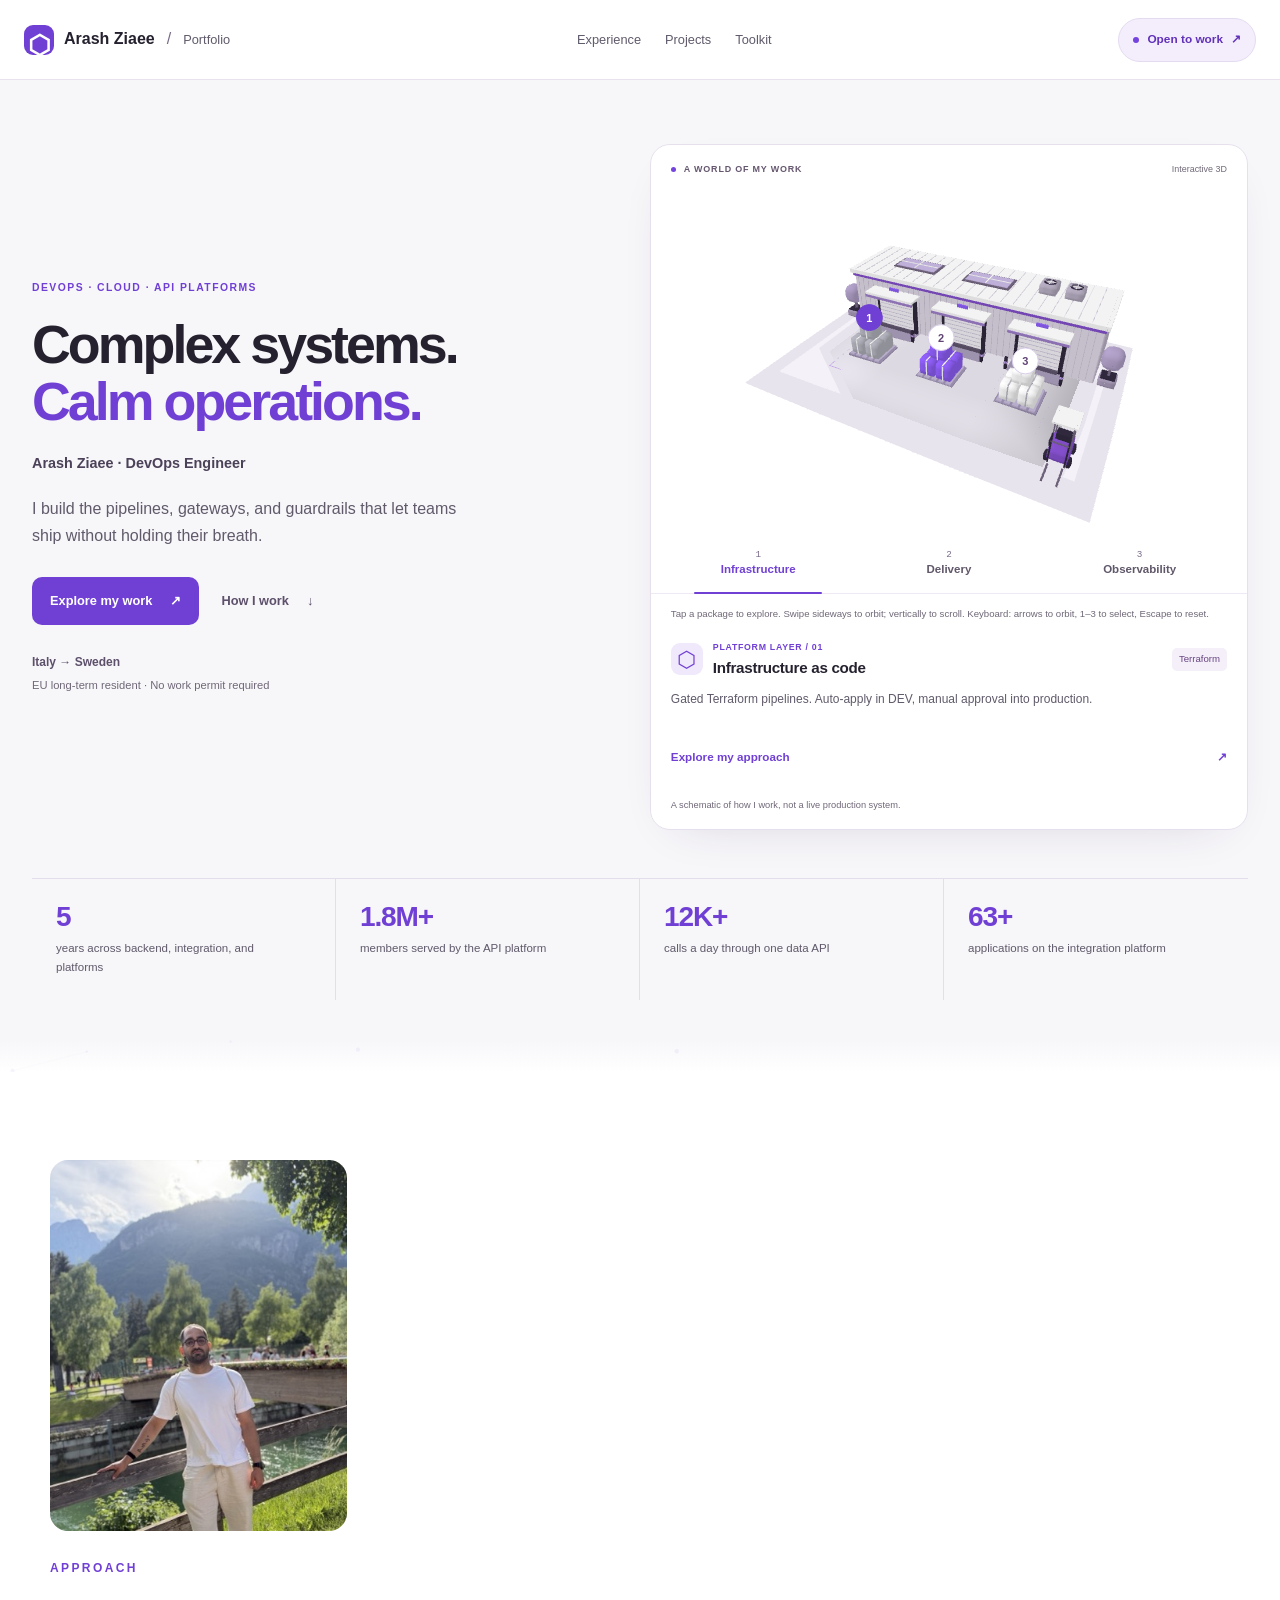
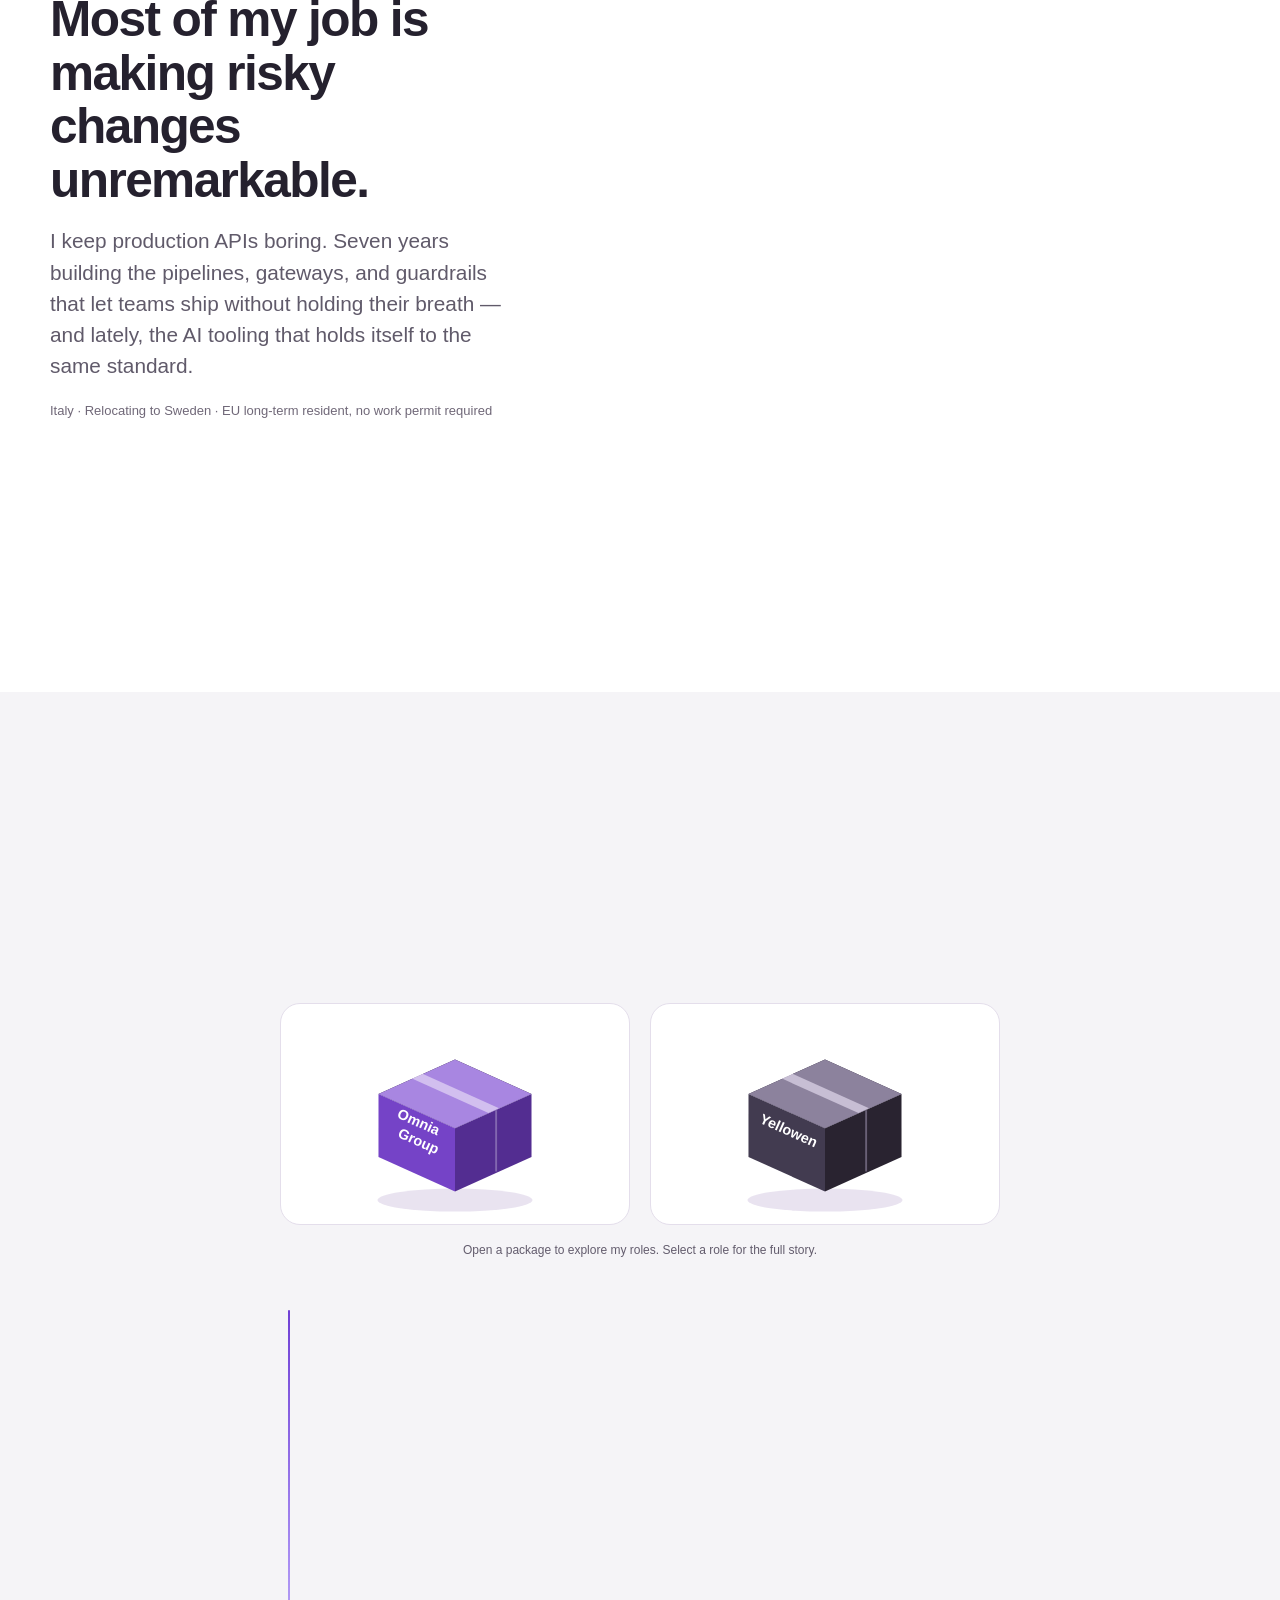
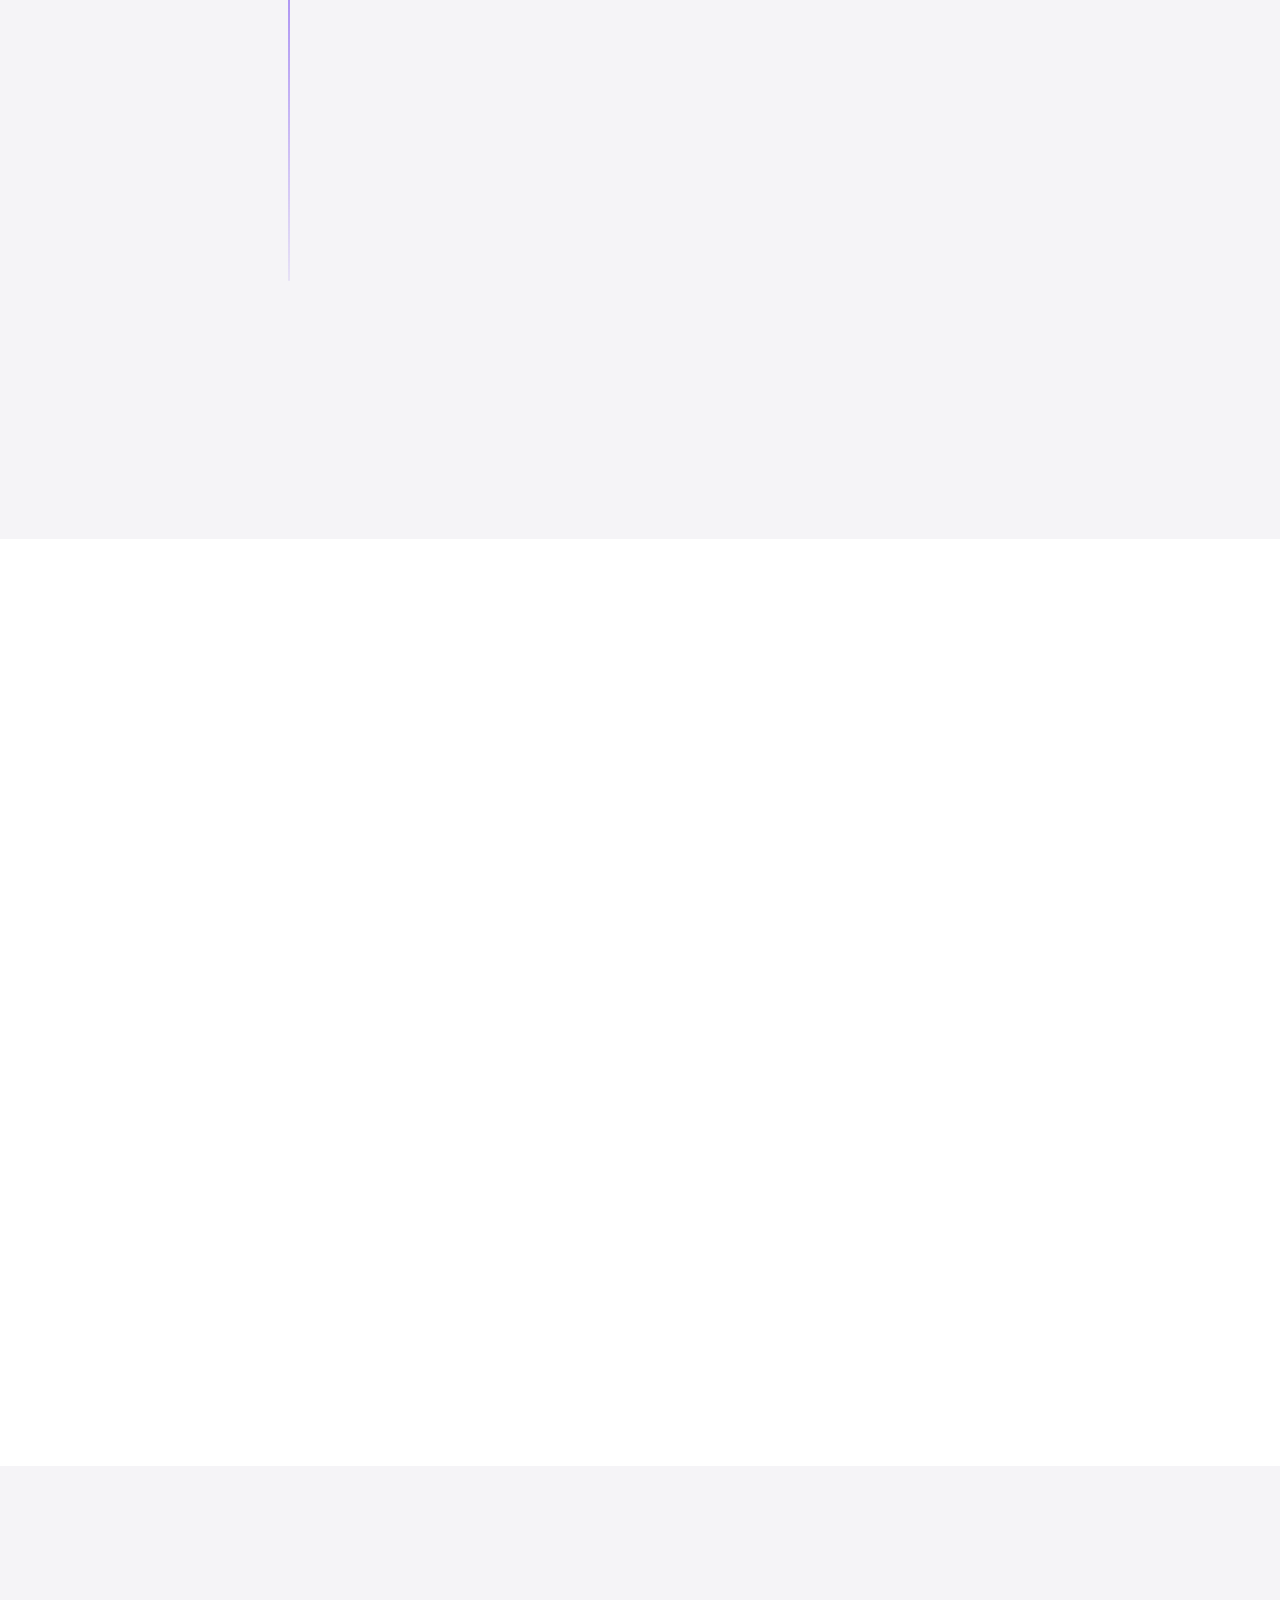
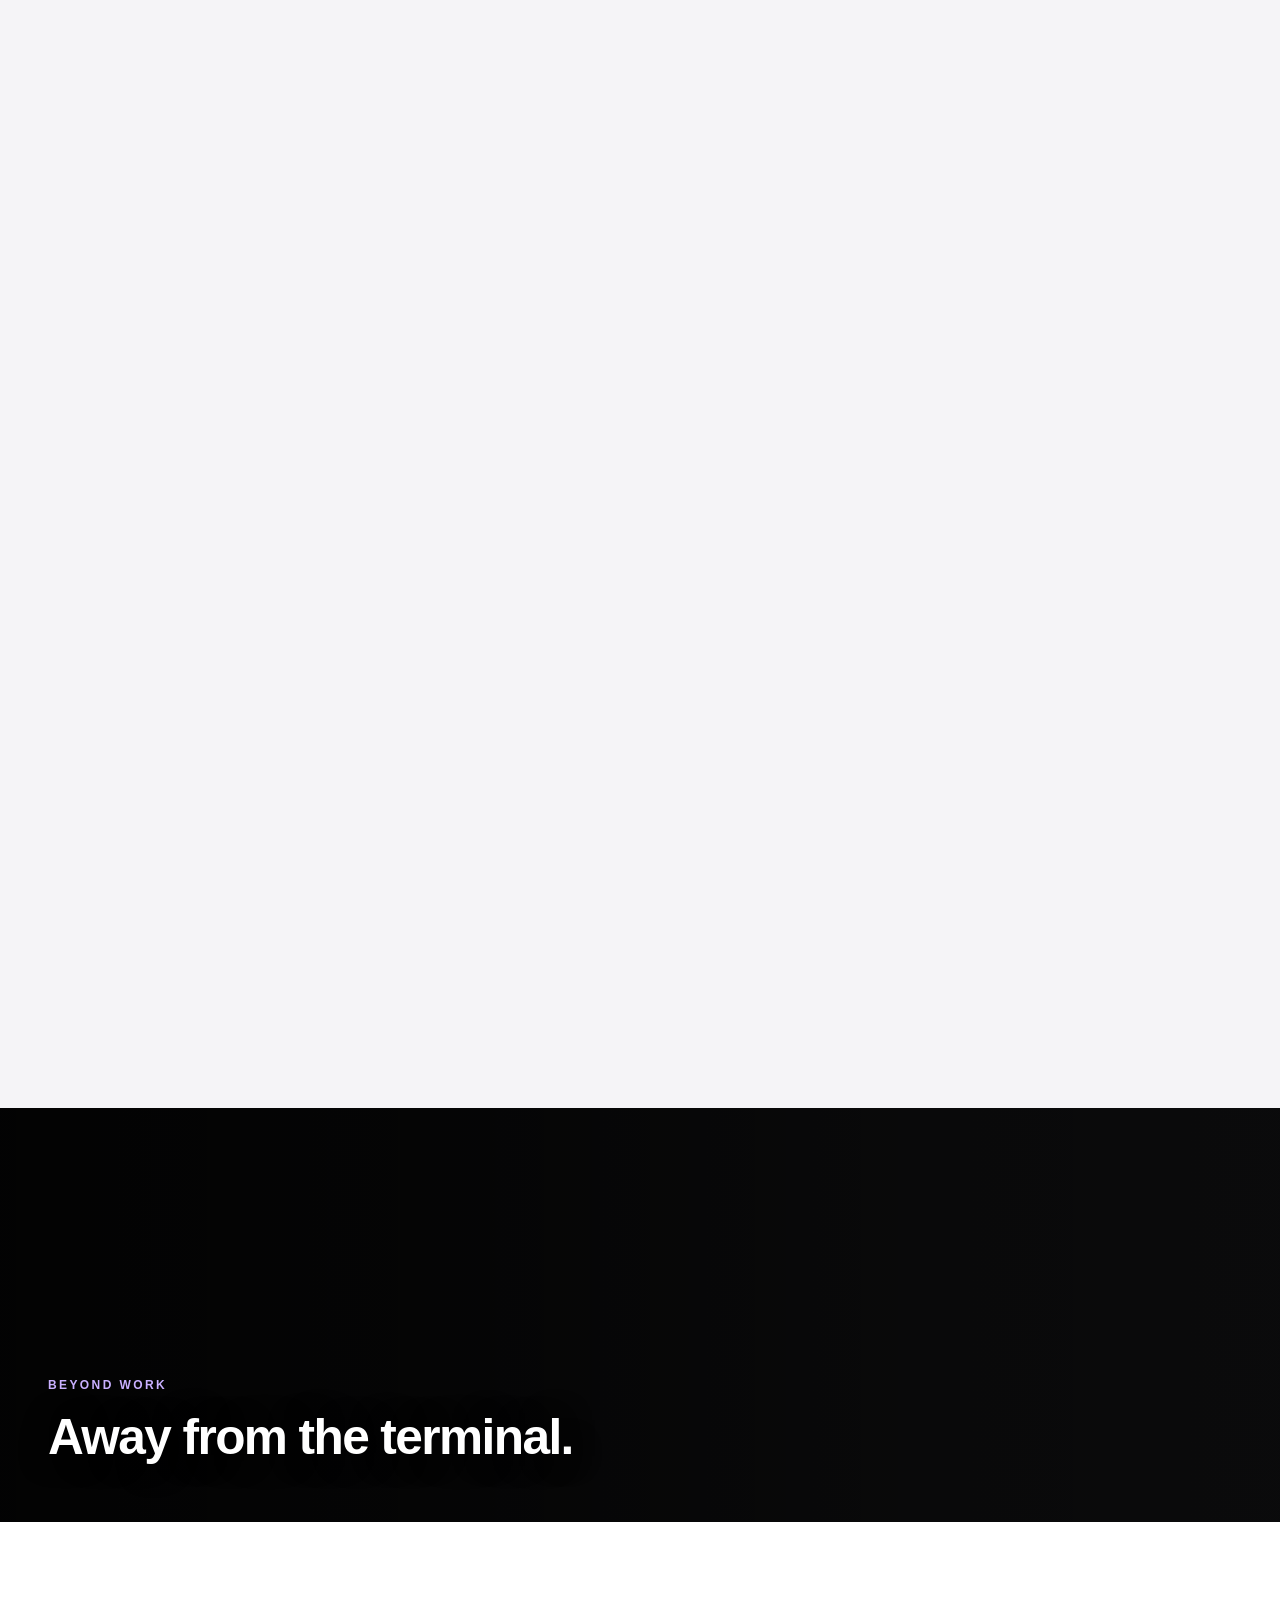
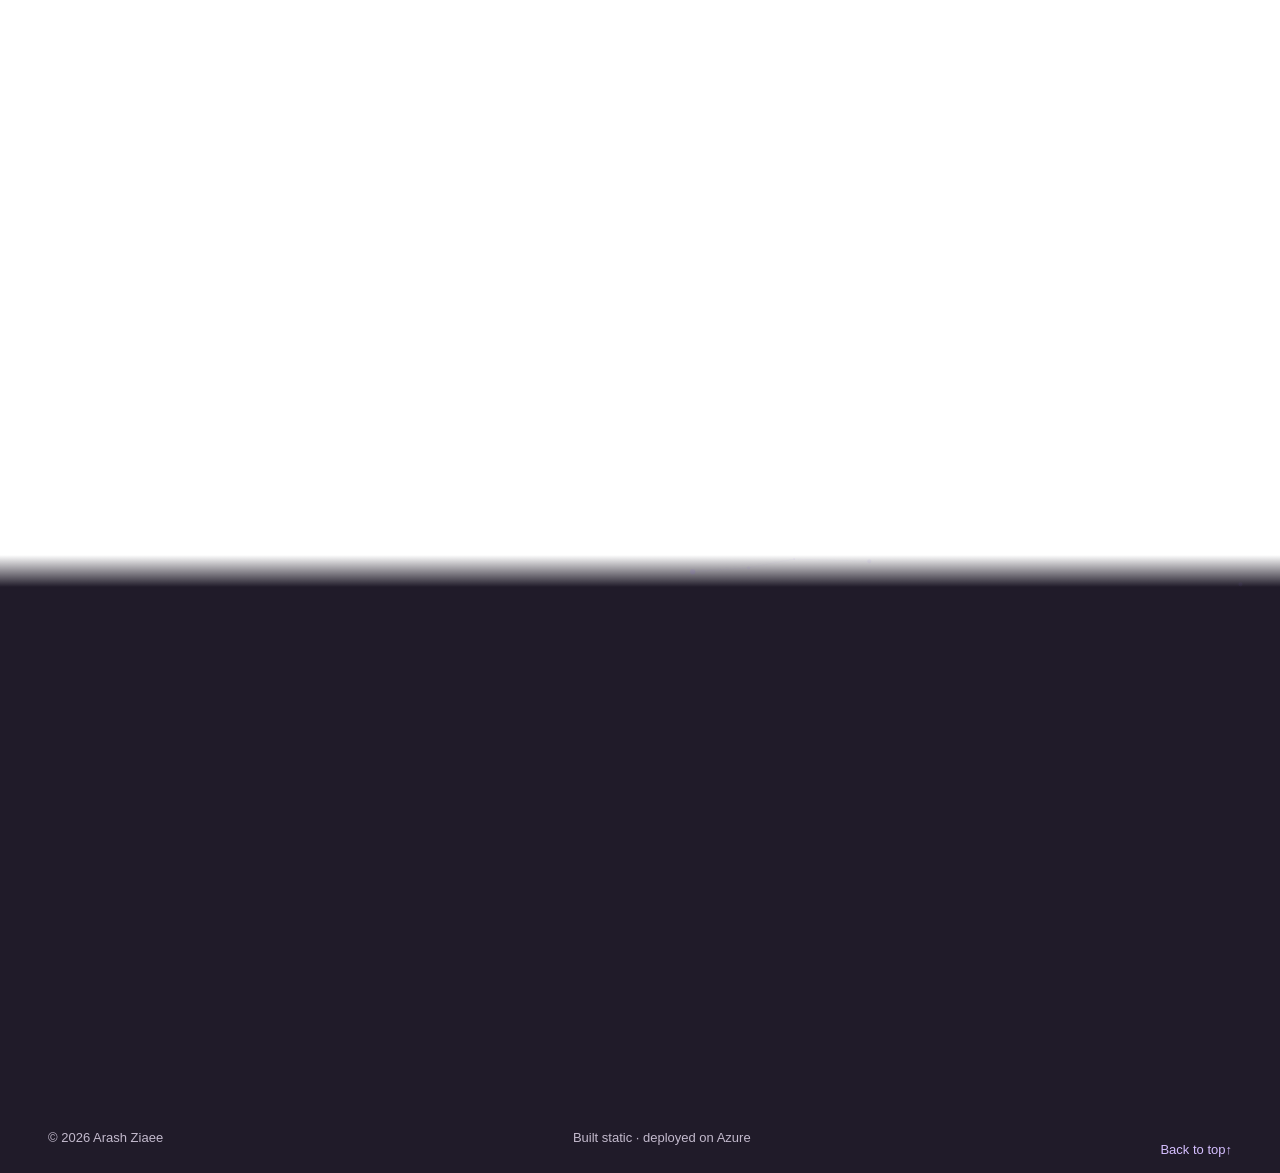
==== index.html @ 9a9a9248 "Publish Arash Ziaee portfolio" ====
<!DOCTYPE html>
<html lang="en">
<head>
<meta charset="utf-8">
<meta http-equiv="Content-Security-Policy" content="default-src &#x27;none&#x27;; script-src &#x27;self&#x27; &#x27;sha256-1sAfwyy36FN1G6HQeFSURTAqD1nZAppacPkjYoqn/Sw=&#x27;; style-src &#x27;self&#x27;; img-src &#x27;self&#x27; data:; font-src &#x27;self&#x27;; manifest-src &#x27;self&#x27;; connect-src &#x27;self&#x27;; base-uri &#x27;none&#x27;; form-action &#x27;none&#x27;; object-src &#x27;none&#x27;; upgrade-insecure-requests">
<meta name="referrer" content="strict-origin-when-cross-origin">
<meta name="viewport" content="width=device-width, initial-scale=1">
<title>Arash Ziaee — DevOps Engineer</title>
<meta name="description" content="DevOps Engineer, seven years across backend, integration and production platforms. Apigee X, Terraform, GCP, CI/CD. Relocating to Sweden.">
<meta name="author" content="Arash Ziaee">
<meta name="color-scheme" content="light">
<meta name="theme-color" content="#f3f2f6">
<link rel="canonical" href="https://arashzitaly.github.io/">

<meta property="og:type" content="profile">
<meta property="og:site_name" content="Arash Ziaee">
<meta property="og:locale" content="en_GB">
<meta property="og:url" content="https://arashzitaly.github.io/">
<meta property="og:title" content="Arash Ziaee — DevOps Engineer">
<meta property="og:description" content="I keep production APIs boring. Seven years of pipelines, gateways, and guardrails.">
<meta property="og:image" content="https://arashzitaly.github.io/img/og.fd5cb17e.jpg">
<meta property="og:image:width" content="1200">
<meta property="og:image:height" content="630">
<meta property="og:image:alt" content="Arash Ziaee, DevOps Engineer — Apigee X, Terraform, GCP, CI/CD">
<meta name="twitter:card" content="summary_large_image">
<meta name="twitter:title" content="Arash Ziaee — DevOps Engineer">
<meta name="twitter:description" content="I keep production APIs boring. Seven years of pipelines, gateways, and guardrails.">
<meta name="twitter:image" content="https://arashzitaly.github.io/img/og.fd5cb17e.jpg">

<link rel="stylesheet" href="app.8486a9bb.css">
<link rel="manifest" href="manifest.webmanifest">
<link rel="apple-touch-icon" href="img/icon-180.20988142.png">
<link rel="icon" href="data:image/svg+xml,<svg xmlns='http://www.w3.org/2000/svg' viewBox='0 0 100 100'><circle cx='50' cy='50' r='38' fill='none' stroke='%23a882ff' stroke-width='7'/><circle cx='50' cy='50' r='11' fill='%23a882ff'/></svg>">
<link rel="icon" href="img/icon-512.8a14427f.png" type="image/png" sizes="512x512">

<script type="application/ld+json">
{"@context":"https://schema.org","@type":"Person","name":"Arash Ziaee","jobTitle":"DevOps Engineer","url":"https://arashzitaly.github.io/","image":"https://arashzitaly.github.io/img/og.fd5cb17e.jpg","sameAs":["https://www.linkedin.com/in/arash-ziaee"],"description":"DevOps Engineer with seven years across backend, integration and production platforms.","knowsLanguage":["fa","en","it"],"knowsAbout":["Apigee X","Terraform","Google Cloud Platform","CI/CD","MuleSoft","Kubernetes","Observability"],"alumniOf":[{"@type":"CollegeOrUniversity","name":"University of Science and Technology"},{"@type":"CollegeOrUniversity","name":"University of Florence"}],"worksFor":{"@type":"Organization","name":"Omnia Group — Coop Alleanza 3.0"}}
</script>
</head>
<body>

<a class="skip" href="#approach">Skip to content</a>

<!-- ============ SCROLL RAIL — the only persistent chrome ============ -->
<nav class="rail" id="rail" aria-label="Page position">
  <a class="tick tick--major" href="#hero"        data-watch="hero"><span>Overview</span></a>
  <a class="tick tick--major" href="#approach"    data-watch="approach"><span>Approach</span></a>
  <a class="tick tick--major" href="#experience"  data-watch="experience"><span>Experience</span></a>
  <a class="tick tick--minor" href="#omnia"       data-watch="omnia"><span>Omnia Group</span></a>
  <a class="tick tick--minor" href="#yellowen"    data-watch="yellowen"><span>Yellowen</span></a>
  <a class="tick tick--major" href="#projects"    data-watch="projects"><span>Side Projects</span></a>
  <a class="tick tick--minor" href="#ai-arash-ops" data-watch="ai-arash-ops"><span>ai-arash-ops</span></a>
  <a class="tick tick--minor" href="#hivebox"     data-watch="hivebox"><span>HiveBox</span></a>
  <a class="tick tick--major" href="#toolkit"     data-watch="toolkit"><span>Toolkit</span></a>
  <a class="tick tick--major" href="#beyond"      data-watch="beyond"><span>Beyond Work</span></a>
  <a class="tick tick--major" href="#contact"     data-watch="contact"><span>Contact</span></a>
</nav>

<main>

<!-- ============ PLATFORM OVERVIEW ============ -->
<section class="hero" id="hero">
  <header class="console-bar">
    <a class="console-brand" href="#hero"><span class="brand-cube" aria-hidden="true">⬡</span> Arash Ziaee<span class="brand-divider">/</span><span class="brand-label">Portfolio</span></a>
    <nav class="console-nav" aria-label="Main navigation"><a href="#experience">Experience</a><a href="#projects">Projects</a><a href="#toolkit">Toolkit</a></nav>
    <a class="availability" href="#contact"><span aria-hidden="true"></span>Open to work <span class="availability-arrow" aria-hidden="true">↗</span></a>
  </header>
  <div class="overview-layout">
    <div class="overview-copy">
      <p class="eyebrow">DEVOPS · CLOUD · API PLATFORMS</p>
      <h1>Complex systems.<br><span>Calm operations.</span></h1>
      <p class="overview-role">Arash Ziaee · DevOps Engineer</p>
      <p class="overview-intro">I build the pipelines, gateways, and guardrails that let teams ship without holding their breath.</p>
      <div class="overview-actions"><a class="primary-action" href="#projects">Explore my work <span aria-hidden="true">↗</span></a><a class="secondary-action" href="#approach">How I work <span aria-hidden="true">↓</span></a></div>
      <p class="overview-location">Italy → Sweden <span>EU long-term resident · No work permit required</span></p>
    </div>
    <div class="platform-scene" data-focus="infra">
      <div class="scene-heading"><span class="scene-led" aria-hidden="true"></span> A WORLD OF MY WORK <span>Interactive 3D</span></div>
      <div class="scene-world">
      <canvas class="architecture-3d" id="architecture-3d" tabindex="-1" role="group" aria-label="Interactive 3D scene. Infrastructure, Delivery and Observability packages" aria-describedby="scene-help">Use the named packages to explore the portfolio.</canvas>
      <svg class="platform-map" viewBox="0 0 680 490" aria-hidden="true" focusable="false">
        <g data-layer="background">
          <path d="M55 285 335 125 625 280 345 448Z" fill="#e9e4ef"/>
          <path d="M55 285V294L345 457V448Z" fill="#d4cbdc"/>
          <path d="M345 448 625 280V289L345 457Z" fill="#c9bed6"/>
          <path d="M75 283 333 137 605 281 345 429Z" fill="#f5f2f9"/>
        </g>
        <g data-layer="environment">
          <path d="M140 155 470 215V285L140 225Z" fill="#e3ddea"/>
          <path d="M470 215 570 155V225L470 285Z" fill="#c2b6d1"/>
          <path d="M140 155 240 95 570 155 470 215Z" fill="#faf8fd" stroke="#d7cde2"/>
          <path d="M140 157 470 217V223L140 163Z" fill="#9464ce"/>

<path d="M150 165.8V224.8" stroke="#cec3da" stroke-width="1"/>
<path d="M162 168.0V227.0" stroke="#cec3da" stroke-width="1"/>
<path d="M174 170.2V229.2" stroke="#cec3da" stroke-width="1"/>
<path d="M186 172.4V231.4" stroke="#cec3da" stroke-width="1"/>
<path d="M198 174.5V233.5" stroke="#cec3da" stroke-width="1"/>
<path d="M210 176.7V235.7" stroke="#cec3da" stroke-width="1"/>
<path d="M222 178.9V237.9" stroke="#cec3da" stroke-width="1"/>
<path d="M234 181.1V240.1" stroke="#cec3da" stroke-width="1"/>
<path d="M246 183.3V242.3" stroke="#cec3da" stroke-width="1"/>
<path d="M258 185.5V244.5" stroke="#cec3da" stroke-width="1"/>
<path d="M270 187.6V246.6" stroke="#cec3da" stroke-width="1"/>
<path d="M282 189.8V248.8" stroke="#cec3da" stroke-width="1"/>
<path d="M294 192.0V251.0" stroke="#cec3da" stroke-width="1"/>
<path d="M306 194.2V253.2" stroke="#cec3da" stroke-width="1"/>
<path d="M318 196.4V255.4" stroke="#cec3da" stroke-width="1"/>
<path d="M330 198.5V257.5" stroke="#cec3da" stroke-width="1"/>
<path d="M342 200.7V259.7" stroke="#cec3da" stroke-width="1"/>
<path d="M354 202.9V261.9" stroke="#cec3da" stroke-width="1"/>
<path d="M366 205.1V264.1" stroke="#cec3da" stroke-width="1"/>
<path d="M378 207.3V266.3" stroke="#cec3da" stroke-width="1"/>
<path d="M390 209.5V268.5" stroke="#cec3da" stroke-width="1"/>
<path d="M402 211.6V270.6" stroke="#cec3da" stroke-width="1"/>
<path d="M414 213.8V272.8" stroke="#cec3da" stroke-width="1"/>
<path d="M426 216.0V275.0" stroke="#cec3da" stroke-width="1"/>
<path d="M438 218.2V277.2" stroke="#cec3da" stroke-width="1"/>
<path d="M450 220.4V279.4" stroke="#cec3da" stroke-width="1"/>
<path d="M462 222.5V281.5" stroke="#cec3da" stroke-width="1"/>
<path d="M185 182.1818181818182l56 10V243.1818181818182l-56-10Z" fill="#4d405e"/>
 <path d="M189 186.1818181818182l48 8.7v44l-48-8.7Z" fill="#f8f5fc"/>
 <path d="M179 178.1818181818182l64 11.6 16-9.6-64-11.6Z" fill="#fff" stroke="#d7cde2"/>
 <path d="M179 178.1818181818182l64 11.6v4l-64-11.6Z" fill="#b59bd1"/>
 <path d="M182 236.1818181818182l62 11.3-14 8.4-62-11.3Z" fill="#aea0bf"/>
 <path d="M182 246.1818181818182l-45 27m107-16.7-45 27" stroke="#d7bbed" stroke-width="2"/>
<path d="M189 194.1818181818182l48 8.7" stroke="#c4b7d2"/>
<path d="M189 203.1818181818182l48 8.7" stroke="#c4b7d2"/>
<path d="M189 212.1818181818182l48 8.7" stroke="#c4b7d2"/>
<path d="M189 221.1818181818182l48 8.7" stroke="#c4b7d2"/>
<path d="M295 202.1818181818182l56 10V263.1818181818182l-56-10Z" fill="#4d405e"/>
 <path d="M299 206.1818181818182l48 8.7v44l-48-8.7Z" fill="#f8f5fc"/>
 <path d="M289 198.1818181818182l64 11.6 16-9.6-64-11.6Z" fill="#fff" stroke="#d7cde2"/>
 <path d="M289 198.1818181818182l64 11.6v4l-64-11.6Z" fill="#b59bd1"/>
 <path d="M292 256.1818181818182l62 11.3-14 8.4-62-11.3Z" fill="#aea0bf"/>
 <path d="M292 266.1818181818182l-45 27m107-16.7-45 27" stroke="#d7bbed" stroke-width="2"/>
<path d="M299 214.1818181818182l48 8.7" stroke="#c4b7d2"/>
<path d="M299 223.1818181818182l48 8.7" stroke="#c4b7d2"/>
<path d="M299 232.1818181818182l48 8.7" stroke="#c4b7d2"/>
<path d="M299 241.1818181818182l48 8.7" stroke="#c4b7d2"/>
<path d="M405 222.1818181818182l56 10V283.1818181818182l-56-10Z" fill="#4d405e"/>
 <path d="M409 226.1818181818182l48 8.7v44l-48-8.7Z" fill="#f8f5fc"/>
 <path d="M399 218.1818181818182l64 11.6 16-9.6-64-11.6Z" fill="#fff" stroke="#d7cde2"/>
 <path d="M399 218.1818181818182l64 11.6v4l-64-11.6Z" fill="#b59bd1"/>
 <path d="M402 276.1818181818182l62 11.3-14 8.4-62-11.3Z" fill="#aea0bf"/>
 <path d="M402 286.1818181818182l-45 27m107-16.7-45 27" stroke="#d7bbed" stroke-width="2"/>
<path d="M409 234.1818181818182l48 8.7" stroke="#c4b7d2"/>
<path d="M409 243.1818181818182l48 8.7" stroke="#c4b7d2"/>
<path d="M409 252.1818181818182l48 8.7" stroke="#c4b7d2"/>
<path d="M409 261.1818181818182l48 8.7" stroke="#c4b7d2"/>
          <path d="M240 135 265 120 340 134 315 149Z M355 155 380 140 455 154 430 169Z" fill="#cbbce6" stroke="#9583ad" stroke-width="3"/>
          <path d="M277 127 252 142m37-12 25 5m78 13-25 15" stroke="#f7f2ff" stroke-width="2"/>
          <path d="M462 146 480 135 505 140 487 151V166L462 161Z M502 153 520 142 545 147 527 158V173L502 168Z" fill="#b5a9c4"/>
          <ellipse cx="486" cy="144" rx="8" ry="4" fill="#4e405f"/><ellipse cx="526" cy="151" rx="8" ry="4" fill="#4e405f"/>
        </g>
        <g data-layer="shadows" fill="#d8cfe3"><ellipse cx="190" cy="346" rx="47" ry="16"/><ellipse cx="335" cy="346" rx="47" ry="16"/><ellipse cx="480" cy="346" rx="47" ry="16"/></g>
        <g data-layer="objects">
<g transform="translate(190 300)">
 <path d="M-48 22 0 48 48 22V30L0 56-48 30Z" fill="#a394b6"/>
 <path d="M-48 22 0-4 48 22 0 48Z" fill="#c9bdd8"/>
 <path d="M-38-22 0-44 38-22 0 0Z" fill="#d5cedf" stroke="#fff"/>
 <path d="M-38-22 0 0V45L-38 23Z" fill="#aaa0bd" stroke="#fff"/>
 <path d="M0 0 38-22V23L0 45Z" fill="#c5b9d5" stroke="#fff"/>
 <path d="M-20-32 18-10 21-12-17-34Z M-20-12l3 2v45l-3-2Z" fill="#fff" opacity=".7"/>
 <path d="M-38 0 0 22 38 0M0 0V45" fill="none" stroke="#fff" opacity=".6"/>
 </g>
<g transform="translate(335 300)">
 <path d="M-48 22 0 48 48 22V30L0 56-48 30Z" fill="#a394b6"/>
 <path d="M-48 22 0-4 48 22 0 48Z" fill="#c9bdd8"/>
 <path d="M-38-22 0-44 38-22 0 0Z" fill="#b794ef" stroke="#fff"/>
 <path d="M-38-22 0 0V45L-38 23Z" fill="#7040d5" stroke="#fff"/>
 <path d="M0 0 38-22V23L0 45Z" fill="#9362e5" stroke="#fff"/>
 <path d="M-20-32 18-10 21-12-17-34Z M-20-12l3 2v45l-3-2Z" fill="#fff" opacity=".7"/>
 <path d="M-38 0 0 22 38 0M0 0V45" fill="none" stroke="#fff" opacity=".6"/>
 </g>
<g transform="translate(480 300)">
 <path d="M-48 22 0 48 48 22V30L0 56-48 30Z" fill="#a394b6"/>
 <path d="M-48 22 0-4 48 22 0 48Z" fill="#c9bdd8"/>
 <path d="M-38-22 0-44 38-22 0 0Z" fill="#fff" stroke="#fff"/>
 <path d="M-38-22 0 0V45L-38 23Z" fill="#d9d4e2" stroke="#fff"/>
 <path d="M0 0 38-22V23L0 45Z" fill="#eeeaf4" stroke="#fff"/>
 <path d="M-20-32 18-10 21-12-17-34Z M-20-12l3 2v45l-3-2Z" fill="#fff" opacity=".7"/>
 <path d="M-38 0 0 22 38 0M0 0V45" fill="none" stroke="#fff" opacity=".6"/>
 </g>
          <g transform="translate(555 327)">
            <ellipse cy="28" rx="24" ry="8" fill="#d8cfe3"/>
            <path d="M-19 8 0 19 20 8V-8L0-19-19-8Z" fill="#8551ce"/>
            <circle cx="-13" cy="17" r="6" fill="#30273c"/><circle cx="12" cy="17" r="6" fill="#30273c"/>
            <path d="M-17 1V-37L9-22V15M-9-33l25-14V-9" fill="none" stroke="#695777" stroke-width="3"/>
            <path d="M-22-38 2-53 23-41-1-26Z" fill="#fff" stroke="#b5a5c8"/>
            <path d="M9 15 35 0m-21 19 26-15" stroke="#867095" stroke-width="3"/>
          </g>
          <g transform="translate(112 246)"><ellipse cy="28" rx="22" ry="8" fill="#d8cfe3"/><path d="M-18 5 0-4 18 5V22L0 31-18 22Z" fill="#a99ab9"/><path d="M0 6V-21" stroke="#776487" stroke-width="5"/><ellipse cy="-28" rx="20" ry="26" fill="#b5a2cd"/><ellipse cx="-5" cy="-33" rx="11" ry="17" fill="#c9b7df"/></g>
          <g transform="translate(590 254)"><ellipse cy="28" rx="22" ry="8" fill="#d8cfe3"/><path d="M-18 5 0-4 18 5V22L0 31-18 22Z" fill="#a99ab9"/><path d="M0 6V-21" stroke="#776487" stroke-width="5"/><ellipse cy="-28" rx="20" ry="26" fill="#b5a2cd"/><ellipse cx="-5" cy="-33" rx="11" ry="17" fill="#c9b7df"/></g>
        </g>
      </svg>
      <svg class="package-markers" viewBox="0 0 680 490" aria-hidden="true" focusable="false">
        <g data-package="infra" transform="translate(190 245)"><circle r="13"/><text text-anchor="middle" dominant-baseline="central">1</text></g>
        <g data-package="delivery" transform="translate(335 245)"><circle r="13"/><text text-anchor="middle" dominant-baseline="central">2</text></g>
        <g data-package="observe" transform="translate(480 245)"><circle r="13"/><text text-anchor="middle" dominant-baseline="central">3</text></g>
      </svg>
      </div>
      <div class="package-labels" role="group" aria-label="Explore my platform work">
        <button class="package-name" type="button" disabled data-system="infra" aria-pressed="true" aria-controls="system-detail"><span aria-hidden="true">1</span><span class="package-title">Infrastructure</span></button>
        <button class="package-name" type="button" disabled data-system="delivery" aria-pressed="false" aria-controls="system-detail"><span aria-hidden="true">2</span><span class="package-title">Delivery</span></button>
        <button class="package-name" type="button" disabled data-system="observe" aria-pressed="false" aria-controls="system-detail"><span aria-hidden="true">3</span><span class="package-title">Observability</span></button>
      </div>
      <p class="scene-help" id="scene-help">Tap a package to explore. Swipe sideways to orbit; vertically to scroll. Keyboard: arrows to orbit, 1–3 to select, Escape to reset.</p>
      <aside class="system-detail" id="system-detail" aria-live="polite" aria-atomic="true"><div class="system-detail-top"><span class="system-icon" aria-hidden="true">⬡</span><div><p class="system-category">PLATFORM LAYER / 01</p><h2 class="system-title">Infrastructure as code</h2></div><span class="system-badge">Terraform</span></div><p class="system-description">Gated Terraform pipelines. Auto-apply in DEV, manual approval into production.</p><a class="system-link" href="#approach">Explore my approach <span aria-hidden="true">↗</span></a></aside>
      <p class="scene-caption">A schematic of how I work, not a live production system.</p>
    </div>
  </div>
</section>

<!-- ============ STATS — dark ============
     The numbers are in the markup, not injected. JavaScript counts up TO
     them; without it they simply stand still and read correctly. -->
<section class="stats" aria-label="At a glance">
  <div class="stats__grid">
    <div class="stat">
      <div class="stat__num" data-count="7">7</div>
      <div class="stat__label">years across backend, integration, and platforms</div>
    </div>
    <div class="stat">
      <div class="stat__num" data-count="2.3" data-dec="1" data-suffix="M+">2.3M+</div>
      <div class="stat__label">members served by the API platform</div>
    </div>
    <div class="stat">
      <div class="stat__num" data-count="15" data-suffix="K+">15K+</div>
      <div class="stat__label">calls a day through one data API</div>
    </div>
    <div class="stat">
      <div class="stat__num" data-count="80" data-suffix="+">80+</div>
      <div class="stat__label">applications on the integration platform</div>
    </div>
  </div>
</section>

<!-- seam: the graph carries the dark ground into the light one -->
<div class="seam seam--down is-dark" aria-hidden="true">
  <canvas class="seam__graph" data-graph="seam"></canvas>
</div>

<!-- ============ APPROACH ============ -->
<section class="band band--white" id="approach">
  <div class="split">
    <div class="split__sticky">
      <figure class="me">
        <img src="img/portrait-620.732eed59.jpg"
             srcset="img/portrait-380.8a34719b.jpg 380w, img/portrait-620.732eed59.jpg 620w, img/portrait-900.72d4e019.jpg 900w"
             sizes="(max-width: 760px) 240px, 300px"
             width="620" height="775" loading="lazy" decoding="async"
             alt="Arash Ziaee, standing by a river below alpine hills">
      </figure>
      <p class="eyebrow">Approach</p>
      <h2 class="h2">Most of my job is making risky changes unremarkable.</h2>
      <p class="lede">
        I keep production APIs boring. Seven years building the pipelines,
        gateways, and guardrails that let teams ship without holding their
        breath — and lately, the AI tooling that holds itself to the same
        standard.
      </p>
      <p class="loc">Italy · Relocating to Sweden · EU long-term resident, no work permit required</p>
    </div>

    <div class="split__flow">
      <article class="panel reveal">
        <span class="panel__idx">01</span>
        <h3>Ship safely</h3>
        <p>
          Gated Terraform pipelines in Jenkins — auto-apply in DEV, manual approval
          into production, every plan read against the ticket before it lands.
          Releases stop being events.
        </p>
      </article>

      <article class="panel reveal">
        <span class="panel__idx">02</span>
        <h3>Run APIs at scale</h3>
        <p>
          Apigee X proxies across a 30-bundle platform serving 2.3M+ members and
          350+ stores. One proxy serving both enterprise and consumer callers, so
          nobody had to build a second backend.
        </p>
      </article>

      <article class="panel reveal">
        <span class="panel__idx">03</span>
        <h3>Find the real cause</h3>
        <p>
          Correlation IDs, cloud logs, execution plans. Traced an intermittent 504
          to a slow backend query; cut a failure-detection window from 30 minutes
          to 15 for reports ten business teams depended on.
        </p>
      </article>

      <aside class="note reveal">
        When production paged through a cross-company escalation chain, I added Teams
        alerting from Apigee and wrote the triage steps first-line support now follows
        before escalating. Fewer 2 a.m. calls reach an engineer at all.
      </aside>
    </div>
  </div>


  <figure class="viz reveal">
    <ol class="pipe">
      <li class="pipe__step"><span class="pipe__dot"></span><b>commit</b><span>git push</span></li>
      <li class="pipe__step"><span class="pipe__dot"></span><b>plan</b><span>read against the ticket</span></li>
      <li class="pipe__step"><span class="pipe__dot"></span><b>DEV</b><span>auto-apply</span></li>
      <li class="pipe__step pipe__step--gate"><span class="pipe__dot"></span><b>gate</b><span>a person approves</span></li>
      <li class="pipe__step"><span class="pipe__dot"></span><b>production</b><span>terraform apply</span></li>
    </ol>
    <figcaption>The path every infrastructure change takes. One step is manual, and it is
    the one that <b>should</b> be: nothing before it waits on a person, and nothing after
    it moves without one.</figcaption>
  </figure>

</section>

<!-- ============ EXPERIENCE ============ -->
<section class="band band--grey" id="experience">
  <div class="wrap wrap--center">
    <p class="eyebrow reveal">Experience</p>
    <h2 class="h2 h2--center reveal">Seven years, three steps up.</h2>
    <p class="lede lede--center reveal">
      Two companies, five roles, newest first. Open a company to see its roles,
      and a role to see what it involved.
    </p>
  </div>

  <div class="wrap wrap--tight">
    <div class="company-packages" aria-label="Company packages">
      <details class="company-package">
        <summary class="company-package__trigger" aria-label="Omnia Group company package">
          <svg class="company-package__art" viewBox="0 0 240 230" aria-hidden="true" focusable="false">
            <ellipse class="company-package__shadow" cx="120" cy="205" rx="81" ry="12"/>
            <g class="company-package__box">
              <path class="company-package__inside" d="M40 94 120 58 200 94 120 130Z"/>
              <path class="company-package__right" d="M120 130 200 94 200 160 120 196Z"/>
              <path class="company-package__front" d="M40 94 120 130 120 196 40 160Z"/>
              <path class="company-package__seam" d="M163 111V175"/>
              <g class="company-package__lid">
                <path d="M40 94 120 58 200 94 120 130Z"/>
                <path class="company-package__tape" d="M75 78 155 114 166 109 86 73Z"/>
              </g>
              <text x="80" y="128" transform="rotate(24 80 128)">Omnia</text><text x="80" y="148" transform="rotate(24 80 148)">Group</text>
            </g>
          </svg>
        </summary>
        <div class="company-package__contents">
          <h3>Omnia Group</h3>
          <p class="company-package__dates">Nov 2022 — Present · Italy<br>Coop Alleanza 3.0</p>
          <ol class="company-package__roles">
            <li><a href="#omnia-devops"><span>DevOps Engineer</span><span class="company-package__period">Nov 2025 — Present</span><span class="company-package__arrow" aria-hidden="true">↗</span></a></li>
            <li><a href="#omnia-integration"><span>DevOps &amp; Integration Engineer</span><span class="company-package__period">Mar 2024 — Oct 2025</span><span class="company-package__arrow" aria-hidden="true">↗</span></a></li>
            <li><a href="#omnia-backend"><span>Backend Software Engineer</span><span class="company-package__period">Nov 2022 — Mar 2024</span><span class="company-package__arrow" aria-hidden="true">↗</span></a></li>
          </ol>
        </div>
      </details>
      <details class="company-package company-package--yellowen">
        <summary class="company-package__trigger" aria-label="Yellowen company package">
          <svg class="company-package__art" viewBox="0 0 240 230" aria-hidden="true" focusable="false">
            <ellipse class="company-package__shadow" cx="120" cy="205" rx="81" ry="12"/>
            <g class="company-package__box">
              <path class="company-package__inside" d="M40 94 120 58 200 94 120 130Z"/>
              <path class="company-package__right" d="M120 130 200 94 200 160 120 196Z"/>
              <path class="company-package__front" d="M40 94 120 130 120 196 40 160Z"/>
              <path class="company-package__seam" d="M163 111V175"/>
              <g class="company-package__lid">
                <path d="M40 94 120 58 200 94 120 130Z"/>
                <path class="company-package__tape" d="M75 78 155 114 166 109 86 73Z"/>
              </g>
              <text x="80" y="137" transform="rotate(24 80 137)">Yellowen</text>
            </g>
          </svg>
        </summary>
        <div class="company-package__contents">
          <h3>Yellowen</h3>
          <p class="company-package__dates">Dec 2019 — Oct 2022</p>
          <ol class="company-package__roles">
            <li><a href="#yellowen-devops"><span>Backend &amp; DevOps Engineer</span><span class="company-package__period">Jan 2021 — Oct 2022</span><span class="company-package__arrow" aria-hidden="true">↗</span></a></li>
            <li><a href="#yellowen-web"><span>Web Developer</span><span class="company-package__period">Dec 2019 — Dec 2020</span><span class="company-package__arrow" aria-hidden="true">↗</span></a></li>
          </ol>
        </div>
      </details>
    </div>
    <p class="company-packages-help">Open a package to explore my roles. Select a role for the full story.</p>

    <div class="road">
      <span class="road__spine" aria-hidden="true"></span>

      <p class="road__era reveal">now</p>

      <details class="org reveal" id="omnia" open>
        <summary class="org__head">
          <h3 class="org__name">Omnia Group <span>— Coop Alleanza 3.0</span></h3>
          <span class="org__meta">Nov 2022 — Present · Italy</span>
          <span class="org__count">3 roles</span>
        </summary>
        <div class="org__body">
        <details class="step reveal" id="omnia-devops">
          <summary class="step__head">
            <h4 class="step__title">DevOps Engineer</h4>
            <span class="step__when">Nov 2025 — Present</span>
          </summary>
          <div class="step__body">
            <ul class="step__list">
              <li>Built Apigee X proxies for a 30-bundle platform serving <b>2.3M+</b> members across 350+ stores.</li>
              <li>Ran a gated Terraform pipeline in Jenkins: auto-apply in DEV, manual approval to production.</li>
              <li>Shipped a BigQuery purchase-data API serving <b>15K+ calls/day</b>, with usage analytics.</li>
              <li>Standardised backend routing through a shared, KVM-controlled flow with runtime cutover.</li>
              <li>Built MCP and Claude Code tooling for engineer-reviewed planning and implementation.</li>
            </ul>
            <figure class="viz reveal">
              <div class="topo">
                <div class="topo__col">
                  <div class="topo__node">Enterprise callers<span>partner systems</span></div>
                  <div class="topo__node">Consumer apps<span>2.3M+ members</span></div>
                </div>
                <div class="topo__hub">
                  <b>One Apigee&nbsp;X proxy</b>
                  <span class="topo__chip">KVM-controlled routing</span>
                </div>
                <div class="topo__col">
                  <div class="topo__node">Existing backend<span>left untouched</span></div>
                  <div class="topo__node">Purchase-data API<span>BigQuery · 15K+ calls/day</span></div>
                </div>
              </div>
              <figcaption>Both caller types arrive at the same proxy, and the route is chosen at
              runtime from a KVM — so the cutover needed no redeploy, and <b>nobody had to build a
              second backend</b>.</figcaption>
            </figure>
          </div>
        </details>

        <details class="step reveal" id="omnia-integration">
          <summary class="step__head">
            <h4 class="step__title">DevOps &amp; Integration Engineer</h4>
            <span class="step__when">Mar 2024 — Oct 2025</span>
          </summary>
          <div class="step__body">
            <ul class="step__list">
              <li>Delivered API-led MuleSoft integrations on a platform hosting <b>80+</b> applications.</li>
              <li>Halved the failure-detection window from <b>30 to 15 minutes</b> for failures hitting 10+ teams.</li>
              <li>Replaced manual flow checks with Grafana alerting on per-pipeline Prometheus rules.</li>
              <li>Found JDBC connector-version drift and helped standardise drivers and connection settings.</li>
            </ul>
            <figure class="viz reveal">
              <div class="span">
                <div class="span__row">
                  <span class="span__who">before<em>manual flow checks</em></span>
                  <span class="span__track"><span class="span__fill span__fill--was"></span></span>
                  <b class="span__num">30 min</b>
                </div>
                <div class="span__row">
                  <span class="span__who">after<em>Prometheus rules → Grafana</em></span>
                  <span class="span__track"><span class="span__fill span__fill--now"></span></span>
                  <b class="span__num span__num--now">15 min</b>
                </div>
                <p class="span__foot"><span class="span__ends"><em>a report fails</em><em>a person knows</em></span></p>
              </div>
              <figcaption>Drawn to scale: the second bar is half the first. Nothing about the
              failure changed — only how long it stayed invisible to the <b>10+ teams</b>
              waiting on the report.</figcaption>
            </figure>
          </div>
        </details>

        <details class="step reveal" id="omnia-backend">
          <summary class="step__head">
            <h4 class="step__title">Backend Software Engineer</h4>
            <span class="step__when">Nov 2022 — Mar 2024</span>
          </summary>
          <div class="step__body">
            <ul class="step__list">
              <li>Built <b>8+</b> backend services in C# and ASP.NET Core with REST APIs on PostgreSQL.</li>
              <li>Maintained CI/CD pipelines and safe releases across DEV, TEST, and production.</li>
              <li>Improved PostgreSQL performance with execution-plan analysis and targeted indexes.</li>
            </ul>
            <figure class="viz reveal">
              <div class="probe">
                <div class="probe__card">
                  <span class="probe__tag">before</span>
                  <b class="probe__verdict">Seq Scan</b>
                  <span class="probe__why">the planner reads the whole table</span>
                  <span class="probe__flag">visible only in the plan, not in the code</span>
                </div>
                <div class="probe__card probe__card--live">
                  <span class="probe__tag">after</span>
                  <b class="probe__verdict">Index Scan</b>
                  <span class="probe__why">a targeted index on the filtered column</span>
                  <span class="probe__flag">same query, same result, different plan</span>
                </div>
              </div>
              <figcaption>Reading the execution plan is the step people skip. The query did not
              need rewriting — <b>it needed an index the planner could use</b>.</figcaption>
            </figure>
          </div>
        </details>
        </div>
      </details>

      <details class="org reveal" id="yellowen" open>
        <summary class="org__head">
          <h3 class="org__name">Yellowen</h3>
          <span class="org__meta">Dec 2019 — Oct 2022</span>
          <span class="org__count">2 roles</span>
        </summary>
        <div class="org__body">
        <details class="step reveal" id="yellowen-devops">
          <summary class="step__head">
            <h4 class="step__title">Backend &amp; DevOps Engineer</h4>
            <span class="step__when">Jan 2021 — Oct 2022</span>
          </summary>
          <div class="step__body">
            <ul class="step__list">
              <li>Ran <b>10+</b> client applications on Azure — hosting, storage, and access.</li>
              <li>Automated deployments with scripted CI pipelines and build checks.</li>
              <li>Standardised environments with Docker, Git workflows, and monitoring.</li>
            </ul>
            <figure class="viz reveal">
              <div class="fan">
                <p class="fan__lead"><b>10+</b> client applications on Azure</p>
                <div class="fan__row" aria-hidden="true">
                  <span class="fan__unit"></span><span class="fan__unit"></span><span class="fan__unit"></span>
                  <span class="fan__unit"></span><span class="fan__unit"></span><span class="fan__unit"></span>
                  <span class="fan__unit"></span><span class="fan__unit"></span><span class="fan__unit"></span>
                  <span class="fan__unit"></span>
                </div>
                <span class="fan__stem" aria-hidden="true"></span>
                <div class="fan__one">
                  <b>One standard environment</b>
                  <span class="fan__chips">
                    <span class="topo__chip">Docker</span>
                    <span class="topo__chip">Git workflow</span>
                    <span class="topo__chip">monitoring</span>
                  </span>
                </div>
                <p class="fan__base">Scripted CI pipelines<span>build checks before a deploy</span></p>
              </div>
              <figcaption>Ten clients, one way of running them. The value was not any single
              deployment — it was that <b>the tenth app behaved like the first</b>.</figcaption>
            </figure>
          </div>
        </details>

        <details class="step reveal" id="yellowen-web">
          <summary class="step__head">
            <h4 class="step__title">Web Developer</h4>
            <span class="step__when">Dec 2019 — Dec 2020</span>
          </summary>
          <div class="step__body">
            <ul class="step__list">
              <li>Built backend logic and SQL schemas for <b>5+</b> client web platforms.</li>
              <li>Improved reliability with query optimisation, reusable components, and error logging.</li>
            </ul>
            <figure class="viz reveal">
              <div class="fan">
                <p class="fan__lead"><b>5+</b> client web platforms</p>
                <div class="fan__row" aria-hidden="true">
                  <span class="fan__unit"></span><span class="fan__unit"></span><span class="fan__unit"></span>
                  <span class="fan__unit"></span><span class="fan__unit"></span>
                </div>
                <span class="fan__stem" aria-hidden="true"></span>
                <div class="fan__one">
                  <b>Shared backend groundwork</b>
                  <span class="fan__chips">
                    <span class="topo__chip">SQL schemas</span>
                    <span class="topo__chip">reusable components</span>
                    <span class="topo__chip">error logging</span>
                  </span>
                </div>
              </div>
              <figcaption>The first job, and already the same instinct: write it once where five
              platforms can use it, and <b>log it so a failure leaves a trace</b>.</figcaption>
            </figure>
          </div>
        </details>
        </div>
      </details>

      <p class="road__era road__era--end reveal">2019</p>
    </div>

    <div class="edu reveal">
      <h3 class="edu__label">Education</h3>
      <div><h4>M.Sc. Computer Engineering</h4><p>University of Science and Technology · Sep 2025</p></div>
      <div><h4>B.Sc. Computer Science</h4><p>University of Florence · Sep 2023</p></div>
    </div>
  </div>

</section>

<!-- ============ PROJECTS ============ -->
<section class="band band--white" id="projects">
  <div class="wrap wrap--center">
    <p class="eyebrow reveal">Side Projects</p>
    <h2 class="h2 h2--center reveal">I don't use AI. I operate it.</h2>
    <p class="lede lede--center reveal">
      Most people treat an assistant as a chat window. I treat it as an unprivileged
      process that needs a contract, a permission model, and an audit trail.
    </p>
  </div>

  <div class="wrap">

    <!-- summary holds a heading plus phrasing content only, which is what
         its content model allows -- a <p> in there would be invalid -->
    <details class="proj reveal" id="ai-arash-ops">
      <summary class="proj__head">
        <span class="proj__badge">private repo · daily driver</span>
        <h3 class="proj__name">ai-arash-ops</h3>
        <span class="proj__tag">A personal AI operating system</span>
        <span class="proj__intro">
          A governed workflow where coding agents read, classify, and write to my knowledge
          systems — under versioned contracts, explicit confirmation gates, and hooks that
          leave a trail.
        </span>
        <span class="proj__more">How it works — six decisions</span>
      </summary>
      <div class="proj__body">
      <div class="bento">
        <div class="tile tile--wide reveal">
          <h4>Agent-portable by design</h4>
          <p>
            One bootstrap policy every agent reads first. Two different agents across three
            machines behave identically; agent-specific rules stay in agent-specific files,
            so nothing that must hold everywhere gets lost by switching tools.
          </p>
        </div>
        <div class="tile reveal">
          <h4>Writes gated like deploys</h4>
          <p>
            No agent writes without explicit confirmation. Search first, prefer update over
            create, stop on ambiguity. A wrong write is an incident, not a typo.
          </p>
        </div>
        <div class="tile reveal">
          <h4>Guards, not good intentions</h4>
          <p>
            Commit and push hooks scan for exposed secrets before anything leaves the machine.
            Session hooks log every AI-initiated mutation. Known gaps are documented, not hidden.
          </p>
        </div>
        <div class="tile reveal">
          <h4>Secrets encrypted at rest</h4>
          <p>
            Private configuration is encrypted in-repo and resolved through tokens. The key
            lives outside the repository and is granted to no agent.
          </p>
        </div>
        <div class="tile reveal">
          <h4>Reusable review frameworks</h4>
          <p>
            Packaged agent skills that audit CI/CD, containers, Kubernetes, and Terraform
            against a fixed standard — the same review every time.
          </p>
        </div>
        <div class="tile tile--accent reveal">
          <h4>Deliberately not automated</h4>
          <p>
            Nothing runs on a schedule. Every flow is started by a person. Full autonomy was
            the easy option and the wrong one for writes that are hard to unwind.
          </p>
        </div>
      </div>

      <div class="wrap wrap--tight">
        <aside class="note reveal">
          The architecture document records rejected approaches next to the chosen ones, so a
          later session doesn't retry something that already failed. Decisions carry a date and
          a reason — the same discipline I'd want in any platform runbook.
        </aside>
      </div>

      <div class="chips reveal">
        <span>Claude Code</span><span>Codex</span><span>MCP Servers</span><span>Agent Skills</span>
        <span>Agent Hooks</span><span>Python</span><span>age encryption</span><span>Git hooks</span><span>pytest</span>
      </div>
      </div>
    </details>

    <details class="proj proj--second reveal" id="hivebox">
      <summary class="proj__head">
        <span class="proj__badge">in progress</span>
        <h3 class="proj__name">HiveBox</h3>
        <span class="proj__tag">End-to-end DevOps build, phase by phase</span>
        <span class="proj__intro">
          A full SDLC project taken from a Python service to a deployed, observable, secured
          platform — every phase shipped as a reviewed pull request rather than a push to main.
          Paired with an AI review framework that audits each phase before I open the PR.
        </span>
        <span class="proj__more">What the gate checks</span>
      </summary>
      <div class="proj__body">
      <div class="checks">
        <div class="checks__head">
          <span class="checks__dot" aria-hidden="true"></span>
          <span class="checks__title">The gate every phase has to pass</span>
          <span class="checks__meta">before the PR opens</span>
        </div>
        <ul class="checks__list">
          <li><span class="checks__tick" aria-hidden="true"></span>Build and unit tests<span class="checks__tool">GitHub Actions</span></li>
          <li><span class="checks__tick" aria-hidden="true"></span>Code quality gate<span class="checks__tool">SonarQube</span></li>
          <li><span class="checks__tick" aria-hidden="true"></span>IaC policy scan<span class="checks__tool">Terrascan</span></li>
          <li><span class="checks__tick" aria-hidden="true"></span>Supply-chain posture<span class="checks__tool">OpenSSF Scorecard</span></li>
          <li><span class="checks__tick" aria-hidden="true"></span>Framework review of the phase<span class="checks__tool">agent skill</span></li>
        </ul>
        <p class="checks__foot">Every phase ships as a reviewed pull request, never a push to main.</p>
      </div>

      <div class="chips">
        <span>Kubernetes</span><span>Terraform</span><span>Helm</span><span>Kustomize</span>
        <span>Docker</span><span>GitHub Actions</span><span>Prometheus</span><span>Grafana</span>
        <span>SonarQube</span><span>Terrascan</span><span>OpenSSF Scorecard</span>
      </div>
      </div>
    </details>
  </div>

</section>

<!-- ============ TOOLKIT ============ -->
<section class="band band--grey" id="toolkit">
  <div class="wrap wrap--center">
    <p class="eyebrow reveal">Toolkit</p>
    <h2 class="h2 h2--center reveal">What I reach for.</h2>
  </div>


  <div class="wrap wrap--tight">
    <figure class="viz reveal">
      <div class="panelviz">
        <div class="panelviz__head">
          <span class="panelviz__name">gateway · response latency</span>
          <span class="panelviz__legend">
            <span><i class="k--p95"></i>p95</span>
            <span><i class="k--p50"></i>p50</span>
            <span><i class="k--warn"></i>alert</span>
          </span>
        </div>
        <svg class="panelviz__chart" viewBox="0 0 700 180" preserveAspectRatio="none"
             aria-hidden="true" focusable="false">
          <line class="pv__grid" x1="0" y1="50" x2="700" y2="50"/>
          <line class="pv__grid" x1="0" y1="90" x2="700" y2="90"/>
          <line class="pv__grid" x1="0" y1="130" x2="700" y2="130"/>
          <line class="pv__grid" x1="0" y1="170" x2="700" y2="170"/>
          <line class="pv__thresh" x1="0" y1="42" x2="700" y2="42"/>
          <path class="pv__area" d="M0,150 L35,146 L70,152 L105,143 L140,149 L175,145 L210,154 L245,142 L280,148 L315,144 L350,151 L385,141 L420,138 L455,128 L490,112 L525,126 L560,147 L595,150 L630,152 L665,146 L700,149 L700,170 L0,170 Z"/>
          <polyline class="pv__p50" points="0,150 35,146 70,152 105,143 140,149 175,145 210,154 245,142 280,148 315,144 350,151 385,141 420,138 455,128 490,112 525,126 560,147 595,150 630,152 665,146 700,149"/>
          <polyline class="pv__p95" points="0,120 35,114 70,124 105,110 140,118 175,112 210,126 245,108 280,116 315,111 350,122 385,106 420,100 455,66 490,28 525,58 560,104 595,118 630,122 665,113 700,119"/>
          <circle class="pv__ring"  cx="490" cy="28" r="9"/>
          <circle class="pv__spike" cx="490" cy="28" r="4"/>
        </svg>
        <div class="panelviz__foot">
          <span><b>Symptom</b>Intermittent 504s on a fraction of calls</span>
          <span><b>Method</b>Correlation IDs, cloud logs, execution plans</span>
          <span><b>Cause</b>One slow backend query — not the gateway</span>
        </div>
      </div>
      <figcaption>Schematic, not a capture. The shape is the point: the gateway looked
      healthy at the median, and the problem only existed at the tail.</figcaption>
    </figure>
  </div>

  <div class="wrap wrap--tight">
    <div class="tools reveal">
      <h3>Cloud, infrastructure &amp; CI/CD</h3>
      <div class="chips"><span>GCP</span><span>Azure</span><span>Terraform</span><span>Jenkins</span><span>IAM</span><span>Docker</span></div>
    </div>
    <div class="tools reveal">
      <h3>API &amp; integration</h3>
      <div class="chips"><span>Apigee X</span><span>MuleSoft Anypoint</span><span>REST APIs</span><span>OpenAPI 3</span><span>OAuth2</span></div>
    </div>
    <div class="tools reveal">
      <h3>Observability &amp; data</h3>
      <div class="chips"><span>Prometheus</span><span>Grafana</span><span>Cloud Logging</span><span>PostgreSQL</span><span>BigQuery</span><span>Oracle</span></div>
    </div>
    <div class="tools reveal">
      <h3>AI workflow</h3>
      <div class="chips"><span>Claude Code</span><span>Codex</span><span>MCP Servers</span><span>Agent Skills</span><span>Agent Hooks</span></div>
    </div>
    <div class="tools reveal">
      <h3>Working knowledge</h3>
      <div class="chips chips--dim"><span>AWS</span><span>Kubernetes</span><span>Linux</span><span>GitHub Actions</span><span>Python</span><span>Bash</span></div>
    </div>
  </div>

</section>

<!-- ============ BEYOND ============ -->
<section id="beyond">
  <div class="photoband">
    <img src="img/band-1200.02985209.jpg"
         srcset="img/band-800.c7bb65a5.jpg 800w, img/band-1200.02985209.jpg 1200w, img/band-1800.5cf32608.jpg 1800w"
         sizes="100vw"
         width="1200" height="514" loading="lazy" decoding="async"
         alt="Arash on a bridge over a rocky river, Nordic forest on both banks">
    <div class="photoband__copy">
      <p class="eyebrow eyebrow--photo">Beyond Work</p>
      <h2 class="photoband__h">Away from the terminal.</h2>
    </div>
  </div>

  <div class="band band--white">
  <div class="wrap">
    <div class="cardgrid">
      <article class="tile hobby reveal" data-art="crossfit">
        <div class="hobby__art" aria-hidden="true"></div>
        <h3>CrossFit</h3>
        <p>The one part of the day with no backlog and no dependencies. You either lifted it or you didn't.</p>
      </article>
      <article class="tile hobby reveal" data-art="podcast">
        <div class="hobby__art" aria-hidden="true"></div>
        <h3>Podcasts</h3>
        <p>Usually something in my ears. Tech, but not only tech — the good ones are the ones that argue with me.</p>
      </article>
      <article class="tile hobby reveal" data-art="walk">
        <div class="hobby__art" aria-hidden="true"></div>
        <h3>Walking</h3>
        <p>No destination required. A surprising number of problems get solved a long way from the keyboard.</p>
      </article>
      <article class="tile hobby reveal" data-art="music">
        <div class="hobby__art" aria-hidden="true"></div>
        <h3>Music, most genres</h3>
        <p>No single genre survives contact with my playlist. It changes with the task and with the hour.</p>
      </article>
      <article class="tile hobby reveal" data-art="game">
        <div class="hobby__art" aria-hidden="true"></div>
        <h3>Old gamer</h3>
        <p>Playing long enough to have opinions about it. Less time for it now, but the back catalogue still wins.</p>
      </article>
      <article class="tile hobby reveal" data-art="lang">
        <div class="hobby__art" aria-hidden="true"></div>
        <h3>Three languages, daily</h3>
        <p>Persian, English, Italian — and Swedish next. Switching between them all day is why I write documentation the way I do: short sentences, one idea each.</p>
      </article>
    </div>
  </div>
  </div>
</section>

<!-- seam: back down into the dark for the close -->
<div class="seam seam--up" aria-hidden="true">
  <canvas class="seam__graph" data-graph="seam"></canvas>
</div>

<!-- ============ CONTACT ============ -->
<section class="contact is-dark" id="contact">
  <div class="contact__inner">
    <p class="hero__eyebrow reveal">Contact</p>
    <h2 class="contact__h reveal">Open to DevOps and platform roles in Sweden.</h2>
    <p class="contact__sub reveal">EU long-term resident. No work permit required.</p>
    <a class="pill pill--fill pill--lg reveal" href="https://www.linkedin.com/in/arash-ziaee" target="_blank" rel="noopener noreferrer">
      Connect on LinkedIn&nbsp;›
    </a>
  </div>
</section>

</main>

<footer class="foot is-dark">
  <span>© <span id="year">2026</span> Arash Ziaee</span>
  <span>Built static · deployed on Azure</span>
  <a class="back-top" href="#hero">Back to top <span aria-hidden="true">↑</span></a>
</footer>

<script src="app.95847e82.js" defer></script>
<script src="scene3d.54be2889.js" defer></script>
</body>
</html>
---- app.8486a9bb.css ----
/* ============================================================
   Arash Ziaee — portfolio

   A spatial overview, native content disclosures and section navigation.
   ============================================================ */

:root {
  --d-bg:      #000000;
  --d-bg-2:    #0a0a0c;
  --d-text:    #f5f5f7;
  --d-muted:   #8a8a91;          /* 6.12:1 on black */
  /* was #5d5d64 -- 3.22:1, below AA for the 12-13px text that uses it */
  --d-faint:   #7a7a82;          /* 4.93:1 on black */
  --d-accent:  #b18cff;

  --l-bg:      #ffffff;
  --l-grey:    #f5f5f7;
  --l-text:    #1d1d1f;
  /* muted darkened a step so faint could be darkened without the two
     collapsing into one another; faint was 2.57:1 on the grey band */
  --l-muted:   #5a5a60;          /* 6.86:1 on white, 6.40:1 on #f5f5f7 */
  --l-faint:   #6d6d75;          /* 5.12:1 on white, 4.78:1 on #f5f5f7 */
  --l-accent:  #6d3ef0;
  --l-line:    rgba(0, 0, 0, 0.08);

  /* No webfont. The stack already put -apple-system first, so Inter was
     never used on a Mac -- it was a render-blocking third-party request
     that returned a face nobody saw. Each platform's own UI face now
     carries the design: Segoe UI on Windows, Roboto on Android. */
  --font: -apple-system, BlinkMacSystemFont, 'SF Pro Display', 'SF Pro Text',
          'Segoe UI', Roboto, 'Helvetica Neue', Arial, sans-serif;
  --mono: ui-monospace, SFMono-Regular, 'SF Mono', Menlo, Consolas,
          'Liberation Mono', monospace;

  --wrap: 980px;
  --tight: 720px;
  --pad: clamp(22px, 5vw, 48px);

  --ease: cubic-bezier(0.22, 1, 0.36, 1);
  --ease-out: cubic-bezier(0.16, 1, 0.3, 1);
}

* { box-sizing: border-box; }

html {
  scroll-behavior: smooth;
  scroll-padding-top: 40px;
  -webkit-text-size-adjust: 100%;
}
@media (prefers-reduced-motion: reduce) { html { scroll-behavior: auto; } }

body {
  margin: 0;
  background: var(--l-bg);
  color: var(--l-text);
  font-family: var(--font);
  font-size: 17px;
  line-height: 1.55;
  -webkit-font-smoothing: antialiased;
  -moz-osx-font-smoothing: grayscale;
  /* No overflow clamp here, on purpose.
     `overflow-x: hidden` on body makes body a scroll container, which can
     break the sticky column; `overflow-x: clip` propagates to the viewport
     and, measured in Chrome, stopped the page scrolling vertically at all.
     Neither is needed: the only things that reach past the viewport are
     the hero portrait and its glow, and .hero already clips both. */
}

.skip {
  /* parked above the viewport, not 9999px to the left: a box that wide is
     the one element on the page that can produce horizontal overflow */
  position: absolute; left: 0; top: 0; z-index: 300;
  transform: translateY(-130%);
  background: var(--l-accent); color: #fff; padding: 12px 18px; border-radius: 0 0 8px 0;
  text-decoration: none;
  transition: transform .18s var(--ease);
}
.skip:focus { transform: translateY(0); }

:focus-visible { outline: 2px solid var(--l-accent); outline-offset: 3px; border-radius: 4px; }
.is-dark :focus-visible, .hero :focus-visible { outline-color: var(--d-accent); }

/* ============================================================
   SCROLL RAIL
   Ticks are anchors with a generous invisible hit area; the
   label is a tooltip so the rail itself stays almost nothing.
   ============================================================ */

.rail {
  position: fixed;
  left: 0; top: 50%;
  transform: translateY(-50%);
  z-index: 90;
  display: flex; flex-direction: column;
  /* 22px gap + the 2px tick = a 24px pitch. WCAG 2.2 SC 2.5.8 lets a
     target stay under 24x24 as long as a 24px circle centred on each one
     does not reach the next; at this pitch they are exactly tangent.
     A tighter rail looked closer to the reference and failed that. */
  gap: 22px;
  padding: 20px 16px 20px 12px;
  transition: opacity .45s var(--ease), visibility .45s var(--ease);
}
/* Only script hides it. Two reasons: with scripting off nothing would ever
   add .show, and an opacity-0 rail still holds eleven links in the tab
   order -- a keyboard user used to hit all of them, invisibly, before
   reaching the page. visibility takes them out. */
.js .rail { opacity: 0; visibility: hidden; pointer-events: none; }
.js .rail.show { opacity: 1; visibility: visible; pointer-events: auto; }

.tick {
  position: relative;
  display: block;
  height: 2px;
  border-radius: 2px;
  background: currentColor;
  text-decoration: none;
  transition: width .3s var(--ease), background .3s var(--ease), opacity .3s var(--ease);
}
.tick--major { width: 18px; opacity: 0.42; }
.tick--minor { width: 10px; opacity: 0.26; }

/* clickable target far larger than the 2px mark. 12px tall against a 14px
   pitch: as big as it goes before neighbouring ticks start stealing each
   other's clicks. */
.tick::before { content: ''; position: absolute; inset: -10px -10px -10px -12px; }

.rail.on-dark  .tick { color: #ffffff; }
.rail.on-light .tick { color: #1d1d1f; }

.tick:hover { opacity: 0.85; }
.tick.active {
  width: 28px;
  opacity: 1;
  background: var(--d-accent);
}
.rail.on-light .tick.active { background: var(--l-accent); }

.tick span {
  position: absolute;
  left: calc(100% + 12px);
  top: 50%;
  transform: translateY(-50%) translateX(-4px);
  white-space: nowrap;
  padding: 7px 12px;
  border-radius: 9px;
  font-size: 0.75rem;
  font-weight: 500;
  letter-spacing: -0.005em;
  background: rgba(28, 28, 33, 0.92);
  color: #f5f5f7;
  backdrop-filter: blur(14px);
  -webkit-backdrop-filter: blur(14px);
  box-shadow: 0 6px 22px rgba(0, 0, 0, 0.28);
  opacity: 0;
  pointer-events: none;
  transition: opacity .2s var(--ease), transform .2s var(--ease);
}
.tick:hover span, .tick:focus-visible span {
  opacity: 1;
  transform: translateY(-50%) translateX(0);
}

/* ============================================================
   HERO — the graph navigator
   ============================================================ */

.hero {
  position: relative;
  min-height: 100svh;
  display: flex; align-items: center; justify-content: center;
  padding: 60px var(--pad) 72px;
  background: var(--d-bg);
  color: var(--d-text);
  overflow: hidden;
}

/* blurred portrait, beneath everything. Small source, scaled up:
   the upscale does most of the blur, and a big filter on a
   full-size image is slow to composite. */
.hero__portrait {
  position: absolute; inset: 0; z-index: 0;
  width: 100%; height: 100%;
  object-fit: cover;
  object-position: 50% 26%;
  /* toned down hard: at full strength the photo's greens lifted the
     ground and the graph edges stopped reading against it */
  filter: blur(46px) saturate(72%) brightness(0.8);
  transform: scale(1.25);
  opacity: 0.32;
  pointer-events: none;
  user-select: none;
}

/* scrim over the portrait: darkest behind the hub, so the name and the
   edges keep their contrast wherever the photo happens to be bright */
.hero::before {
  content: '';
  position: absolute; inset: 0; z-index: 1;
  background:
    radial-gradient(ellipse 72% 58% at 50% 44%,
      rgba(0,0,0,0.74) 0%, rgba(0,0,0,0.42) 55%, rgba(0,0,0,0.26) 100%),
    rgba(0,0,0,0.30);
  pointer-events: none;
}

.hero__glow {
  position: absolute; z-index: 1;
  left: 50%; top: 44%;
  width: min(1200px, 135vw); aspect-ratio: 1.55;
  transform: translate(-50%, -50%);
  background: radial-gradient(ellipse at center,
    rgba(122, 78, 220, 0.26) 0%,
    rgba(80, 50, 160, 0.11) 40%,
    transparent 70%);
  pointer-events: none;
}

.hero__dust {
  position: absolute; inset: 0; z-index: 1;
  width: 100%; height: 100%;
  opacity: 0.5;
  pointer-events: none;
}

.hero__hint {
  position: absolute; z-index: 3;
  bottom: 26px; left: 0; right: 0;
  margin: 0;
  text-align: center;
  font-size: 0.75rem;
  letter-spacing: 0.12em;
  text-transform: lowercase;
  color: var(--d-faint);
}

/* ---- the graph ---- */

.gnav {
  position: absolute; inset: 0; z-index: 2;
  display: grid; place-items: center;
}

.gnav__field {
  position: relative;
  width: min(1060px, 94vw);
  height: min(640px, 74vh);
  animation: drift 30s ease-in-out infinite alternate;
}
/* the whole field drifts, so edges stay attached to their nodes.
   Moving nodes individually would need JS writing element.style,
   which the CSP blocks. */
@keyframes drift {
  from { transform: translate(-9px, -7px) rotate(-0.45deg); }
  to   { transform: translate(9px, 7px) rotate(0.45deg); }
}

.gnav__edges {
  position: absolute; inset: 0;
  width: 100%; height: 100%;
  overflow: visible;
}
.gnav__edges line {
  stroke-width: 1;
  vector-effect: non-scaling-stroke;   /* the viewBox is distorted; strokes must not be */
}
.gnav__spokes line { stroke: rgba(177, 140, 255, 0.34); }
.gnav__ring   line { stroke: rgba(177, 140, 255, 0.17); }
.gnav__strays line { stroke: rgba(177, 140, 255, 0.11); }

.hub {
  position: absolute;
  left: 50%; top: 44%;
  transform: translate(-50%, -50%);
  text-align: center;
  pointer-events: none;
}
.hub__name {
  margin: 0 0 6px;
  font-size: clamp(2.3rem, 6.4vw, 4.4rem);
  font-weight: 700;
  line-height: 1;
  letter-spacing: -0.042em;
  color: #fff;
  text-shadow: 0 2px 40px rgba(0, 0, 0, 0.55);
}
.hub__role {
  margin: 0;
  font-size: 0.78rem;
  font-weight: 600;
  letter-spacing: 0.22em;
  text-transform: uppercase;
  color: var(--d-accent);
}

/* The one line a recruiter needs before anything else.

   Without it the first full screen said only the name and the job
   title, and the two facts that decide whether to read on -- the
   country, and that no work permit is needed -- were 8,000px down
   the page. It is deliberately quiet: small, wide-tracked, and
   narrow enough that it never reaches the node labels around it. */
.hub__open {
  margin: 16px auto 0;
  max-width: 31em;
  font-size: 0.8rem;
  font-weight: 500;
  line-height: 1.5;
  /* not --d-muted: that token is measured against pure black, and
     the hero glow sits behind this line. #a9a9b4 holds 6.7:1 over
     the brightest part of the glow, where --d-muted gave 4.6:1. */
  color: #a9a9b4;
}
.hub__dot {
  display: inline-block;
  width: 6px; height: 6px;
  margin-right: 8px;
  border-radius: 50%;
  background: var(--d-accent);
  box-shadow: 0 0 0 3px rgba(139, 106, 255, 0.18);
  vertical-align: 1px;
}

.gnode {
  position: absolute;
  transform: translate(-50%, -50%);
  display: flex; flex-direction: column; align-items: center; gap: 9px;
  padding: 8px 12px;
  text-decoration: none;
  font-size: 0.85rem;
  font-weight: 500;
  letter-spacing: -0.008em;
  color: rgba(245, 245, 247, 0.74);
  text-shadow: 0 1px 14px rgba(0, 0, 0, 0.7);
  transition: color .25s var(--ease);
}
.gnode::before {
  content: '';
  width: 12px; height: 12px;
  border-radius: 50%;
  background: var(--d-accent);
  box-shadow: 0 0 0 5px rgba(177, 140, 255, 0.10), 0 0 18px rgba(177, 140, 255, 0.55);
  transition: transform .32s var(--ease), box-shadow .32s var(--ease);
}
.gnode:hover, .gnode:focus-visible { color: #fff; }
.gnode:hover::before, .gnode:focus-visible::before {
  transform: scale(1.55);
  box-shadow: 0 0 0 10px rgba(177, 140, 255, 0.15), 0 0 30px rgba(177, 140, 255, 0.9);
}

.gnode--approach   { left: 20%; top: 24%; }
.gnode--experience { left: 78%; top: 20%; }
.gnode--projects   { left: 86%; top: 54%; }
.gnode--toolkit    { left: 62%; top: 82%; }
.gnode--beyond     { left: 28%; top: 78%; }
.gnode--contact    { left: 11%; top: 55%; }

.stray {
  position: absolute;
  width: 6px; height: 6px;
  border-radius: 50%;
  background: rgba(177, 140, 255, 0.40);
  transform: translate(-50%, -50%);
  animation: twinkle 6s ease-in-out infinite;
}
.s1 { left: 38%; top: 11%; animation-delay: 0s; }
.s2 { left: 93%; top: 33%; animation-delay: 1.1s; }
.s3 { left: 6%;  top: 33%; animation-delay: 2.2s; }
.s4 { left: 55%; top: 94%; animation-delay: 3.3s; }
.s5 { left: 16%; top: 91%; animation-delay: 4.4s; }
.s6 { left: 72%; top: 64%; animation-delay: 5.5s; }
@keyframes twinkle {
  0%, 100% { opacity: 0.30; }
  50%      { opacity: 0.85; }
}

/* ============================================================
   STATS
   ============================================================ */

.stats { background: var(--d-bg); color: var(--d-text); padding: 20px var(--pad) 64px; }
.stats__grid {
  max-width: var(--wrap); margin: 0 auto;
  display: grid; grid-template-columns: repeat(4, 1fr); gap: 20px;
}
.stat { text-align: center; }
.stat__num {
  font-size: clamp(2.2rem, 5.2vw, 3.5rem);
  font-weight: 700; letter-spacing: -0.04em; line-height: 1;
  margin-bottom: 12px;
  background: linear-gradient(180deg, #ffffff 0%, #b8a6e8 130%);
  -webkit-background-clip: text; background-clip: text;
  -webkit-text-fill-color: transparent; color: transparent;
  font-variant-numeric: tabular-nums;
}
.stat__label {
  font-size: 0.8125rem; color: var(--d-faint); line-height: 1.45;
  max-width: 200px; margin: 0 auto;
}

/* ============================================================
   SEAMS — the graph as section separator
   Eight stops: two would band, and spend the height in dead grey.
   ============================================================ */

.seam { position: relative; height: clamp(96px, 12vw, 150px); overflow: hidden; }
.seam__graph { position: absolute; inset: 0; width: 100%; height: 100%; display: block; }

.seam--down {
  background: linear-gradient(180deg,
    #000000 0%, #05050a 34%, #101017 54%, #23232d 70%,
    #4a4a57 81%, #8d8d99 89%, #c9c9d1 95%, #ffffff 100%);
}
.seam--up {
  background: linear-gradient(180deg,
    #ffffff 0%, #c9c9d1 5%, #8d8d99 11%, #4a4a57 19%,
    #23232d 30%, #101017 46%, #05050a 66%, #000000 100%);
}

/* The constellation separator used to sit here.

   Four identical copies, each a 40px squiggle inside 81px of
   vertical space -- 324px of page spent separating bands that the
   alternating white / #f5f5f7 backgrounds already separate. Cut on
   the same pass that tightened the rhythm. The motif still carries
   the hero and the two seams. */

/* ============================================================
   LIGHT BANDS
   ============================================================ */

/* The rhythm was clamp(80px, 12vw, 150px). At 1024px that is
   122.88px at the top AND the bottom of five bands -- 1,229px of
   empty page before the seams and separators are counted. A sweep
   for bands of pure empty pixels found six runs between 148px and
   375px. About 70px at that width still reads as a deliberate gap
   and returns roughly 500px of scroll. */
.band { padding: clamp(52px, 7vw, 96px) var(--pad); }
.band--white { background: var(--l-bg); }
.band--grey  { background: var(--l-grey); }

.wrap { max-width: var(--wrap); margin: 0 auto; }
.wrap--tight { max-width: var(--tight); }
.wrap--center { max-width: var(--tight); margin: 0 auto clamp(32px, 4.4vw, 54px); text-align: center; }

.eyebrow {
  margin: 0 0 16px;
  font-size: 0.75rem; font-weight: 600;
  letter-spacing: 0.2em; text-transform: uppercase;
  color: var(--l-accent);
}

.h2 {
  margin: 0 0 18px;
  font-size: clamp(1.9rem, 5vw, 3.1rem);
  font-weight: 650; line-height: 1.08; letter-spacing: -0.032em;
  color: var(--l-text);
}
.h2--center { margin-left: auto; margin-right: auto; }

.lede {
  margin: 0;
  font-size: clamp(1.05rem, 2.2vw, 1.3rem);
  color: var(--l-muted); font-weight: 400; line-height: 1.5;
}
.lede--center { max-width: 620px; margin: 0 auto; }

.loc {
  margin: 20px 0 0;
  font-size: 0.8125rem;
  color: var(--l-faint);
}

/* ---- split: sticky heading + flowing panels ---- */

.split {
  max-width: 1180px; margin: 0 auto;
  display: grid; grid-template-columns: minmax(0, 0.85fr) minmax(0, 1.15fr);
  gap: clamp(40px, 7vw, 96px);
  align-items: start;
}
.split__sticky { position: sticky; top: 72px; }
.split__flow { display: flex; flex-direction: column; gap: 18px; }

.panel { position: relative; padding: 34px 32px; background: var(--l-grey); border-radius: 22px; }
.band--grey .panel { background: #fff; }
.panel__idx {
  display: block; font-family: var(--mono); font-size: 0.75rem;
  color: var(--l-accent); margin-bottom: 12px; letter-spacing: 0.05em;
}
.panel h3 { margin: 0 0 10px; font-size: 1.3rem; font-weight: 600; letter-spacing: -0.02em; color: var(--l-text); }
.panel p { margin: 0; color: var(--l-muted); font-size: 1rem; }

.note {
  padding: 26px 30px; border-radius: 20px;
  background-color: #fff;
  background: linear-gradient(135deg, rgba(109,62,240,0.07), rgba(109,62,240,0.03));
  color: var(--l-text); font-size: 0.975rem; line-height: 1.6;
  border-left: 3px solid var(--l-accent);
}

/* ---- experience: a roadmap of expandable steps ----

   Was a flat wall of five roles and eighteen bullets, all open at once.
   Each role is now a <details>, which gives the open/close behaviour,
   the keyboard handling and the screen-reader state for free -- and
   keeps working with scripting off, which a JS accordion would not.
   Only the current role starts open.                                  */

.road { position: relative; padding-left: 34px; }

.road__spine {
  position: absolute; left: 8px; top: 10px; bottom: 10px; width: 2px;
  border-radius: 2px;
  /* the page runs newest-first, so the line fades as it goes back */
  background: linear-gradient(180deg,
    var(--l-accent) 0%, rgba(109, 62, 240, 0.55) 46%, rgba(109, 62, 240, 0.10) 100%);
}

.road__era {
  position: relative;
  margin: 0 0 18px;
  font-family: var(--mono); font-size: 0.68rem;
  letter-spacing: 0.16em; text-transform: uppercase;
  color: var(--l-faint);
}
.road__era--end { margin: 18px 0 0; }
.road__era::before {
  content: ''; position: absolute; left: -31px; top: 4px;
  width: 8px; height: 8px; border-radius: 50%;
  background: rgba(109, 62, 240, 0.45);
}

/* ---- level 1: the company ---- */

.org { position: relative; margin: 0 0 14px; scroll-margin-top: 44px; }
.org::before {
  content: ''; position: absolute; left: -35px; top: 4px;
  width: 20px; height: 20px; border-radius: 50%;
  background: var(--l-grey);
  border: 2.5px solid var(--l-accent);
  transition: background .25s var(--ease);
}
.org[open]::before { background: var(--l-accent); box-shadow: 0 0 0 4px rgba(109, 62, 240, 0.12); }

.org__head {
  position: relative;
  display: grid;
  grid-template-columns: 1fr auto;
  align-items: baseline;
  gap: 2px 14px;
  padding: 2px 34px 2px 0;
  cursor: pointer;
  list-style: none;
}
.org__head::-webkit-details-marker { display: none; }
.org__head:hover .org__name { color: var(--l-accent); }

.org__name {
  margin: 0; font-size: clamp(1.15rem, 2.4vw, 1.4rem);
  font-weight: 650; letter-spacing: -0.024em; color: var(--l-text);
  transition: color .2s var(--ease);
}
.org__name span { color: var(--l-faint); font-weight: 400; font-size: 0.8em; }
.org__meta { grid-column: 1; font-size: 0.8125rem; color: var(--l-accent); font-weight: 500; }
.org__count {
  grid-column: 2; grid-row: 1;
  font-family: var(--mono); font-size: 0.7rem; color: var(--l-faint);
}
/* The company chevron, larger than a role's.

   top: 22px, not 12px. The header is two lines and the chevron was
   anchored near the top of it, which left its ink about 10px above the
   "N roles" label it reads with -- it looked detached, floating off the
   corner. 22px puts the ink on the same line as the count.

   The two states carry different translateY on purpose. This chevron is
   two borders on a rotated square, so its ink sits toward one corner,
   not at the box centre: pointing down the ink falls below centre,
   pointing up it rides above. Opposite nudges keep the INK still while
   the box moves, which is what the eye tracks. Equal values here would
   make the arrow visibly jump on every toggle. */
.org__head::after {
  content: ''; position: absolute; right: 6px; top: 22px;
  width: 9px; height: 9px;
  border-right: 2px solid var(--l-faint);
  border-bottom: 2px solid var(--l-faint);
  transform: translateY(-50%) rotate(45deg);
  transition: transform .3s var(--ease), border-color .3s var(--ease);
}
.org[open] .org__head::after {
  transform: translateY(-20%) rotate(-135deg);
  border-color: var(--l-accent);
}

/* the roles hang off a second, shorter spine of their own */
.org__body { position: relative; padding: 16px 0 6px 26px; }
.org__body::before {
  content: ''; position: absolute; left: 8px; top: 4px; bottom: 16px;
  width: 2px; border-radius: 2px;
  background: rgba(109, 62, 240, 0.22);
}
.org[open] .org__body { animation: stepIn .34s var(--ease-out) both; }

/* ---- level 2: the role ---- */

.step {
  position: relative;
  margin-bottom: 10px;
  border: 1px solid var(--l-line);
  border-radius: 14px;
  background: #fff;
}
/* the node on the spine, filled once the step is open */
.step::before {
  content: ''; position: absolute; left: -23px; top: 21px;
  width: 12px; height: 12px; border-radius: 50%;
  background: var(--l-grey);
  border: 2px solid rgba(109, 62, 240, 0.45);
  transition: background .25s var(--ease), border-color .25s var(--ease);
}
.step[open]::before { background: var(--l-accent); border-color: var(--l-accent); }

.step__head {
  display: flex; flex-wrap: wrap; align-items: baseline; gap: 4px 14px;
  padding: 15px 46px 15px 18px;
  cursor: pointer;
  list-style: none;            /* kills the default triangle */
  position: relative;
}
.step__head::-webkit-details-marker { display: none; }
.step__head:hover .step__title { color: var(--l-accent); }

.step__title {
  margin: 0; font-size: 1.0625rem; font-weight: 600;
  color: var(--l-text); transition: color .2s var(--ease);
}
.step__when { font-size: 0.8125rem; color: var(--l-faint); margin-left: auto; }

/* the chevron, drawn from two borders */
.step__head::after {
  content: ''; position: absolute; right: 19px; top: 50%;
  width: 7px; height: 7px;
  border-right: 1.8px solid var(--l-faint);
  border-bottom: 1.8px solid var(--l-faint);
  transform: translateY(-70%) rotate(45deg);
  transition: transform .3s var(--ease), border-color .3s var(--ease);
}
.step[open] .step__head::after {
  transform: translateY(-25%) rotate(-135deg);
  border-color: var(--l-accent);
}

.step__body { padding: 0 20px 18px; }
.step[open] .step__body { animation: stepIn .34s var(--ease-out) both; }
@keyframes stepIn {
  from { opacity: 0; transform: translateY(-7px); }
  to   { opacity: 1; transform: none; }
}

.step__list { margin: 0; padding: 0; list-style: none; }
.step__list li {
  position: relative; padding-left: 20px; margin-bottom: 9px;
  color: var(--l-muted); font-size: 0.975rem;
}
.step__list li:last-child { margin-bottom: 0; }
.step__list li::before {
  content: ''; position: absolute; left: 2px; top: 0.66em;
  width: 5px; height: 5px; border-radius: 50%;
  background: var(--l-accent); opacity: 0.45;
}
.step__list b { color: var(--l-text); font-weight: 600; }

@media (max-width: 560px) {
  .road { padding-left: 26px; }
  .road__spine { left: 5px; }
  .org::before { left: -27px; width: 16px; height: 16px; }
  .org__body { padding-left: 20px; }
  .org__body::before { left: 6px; }
  .step::before { left: -19px; width: 10px; height: 10px; }
  .road__era::before { left: -24px; }
  .step__when { margin-left: 0; width: 100%; }
  .step__head { padding: 14px 40px 14px 15px; }
  .step__body { padding: 0 15px 15px; }
}

.edu {
  display: grid; grid-template-columns: repeat(auto-fit, minmax(240px, 1fr)); gap: 18px;
  padding: 30px 32px; background: #fff; border-radius: 22px;
}
/* The timeline ends on a "2019" marker. With nothing between that
   marker and the degrees, two qualifications dated 2023 and 2025
   read as if they belonged to the 2019 end of a newest-first
   timeline. The label closes the timeline and opens a new group --
   and it puts the word Education on a page that never used it. */
.edu__label {
  grid-column: 1 / -1;
  margin: 0;
  font-size: 0.72rem; font-weight: 600;
  letter-spacing: 0.18em; text-transform: uppercase;
  color: var(--l-accent);
}
.edu :is(h3, h4) { margin: 0 0 4px; font-size: 1rem; font-weight: 600; color: var(--l-text); }
.edu p  { margin: 0; font-size: 0.9rem; color: var(--l-muted); }

/* ---- projects: the card IS the toggle ----

   Everything under a project used to sit open on the page at once --
   six tiles, a note and a chip row, before the reader had shown any
   interest. The card is a <details> now: name, tagline and the pitch
   stay visible, the depth is one click away.                        */

.proj {
  background: var(--l-grey); border-radius: 24px;
  margin-bottom: 18px; scroll-margin-top: 44px;
}
.proj--second { margin-top: 22px; margin-bottom: 0; }

.proj__head {
  position: relative;
  display: block;
  padding: 32px 34px 26px;
  cursor: pointer;
  list-style: none;
  border-radius: 24px;
  transition: background .3s var(--ease);
}
.proj__head::-webkit-details-marker { display: none; }
.proj__head:hover { background: rgba(109, 62, 240, 0.045); }
.proj[open] .proj__head { border-radius: 24px 24px 0 0; }

.proj__name {
  display: block; margin: 0 0 5px; font-family: var(--mono);
  font-size: clamp(1.2rem, 2.6vw, 1.55rem);
  font-weight: 500; letter-spacing: -0.02em; color: var(--l-accent);
  padding-right: 150px;
}
.proj__tag {
  display: block; font-size: 1.0625rem; font-weight: 600; color: var(--l-text);
  padding-right: 150px;
}
.proj__badge {
  position: absolute; top: 34px; right: 30px;
  padding: 5px 13px; border-radius: 999px;
  background: rgba(0, 0, 0, 0.05); font-size: 0.75rem;
  color: var(--l-muted); font-family: var(--mono);
}
.proj__intro {
  display: block; margin-top: 14px;
  color: var(--l-muted); font-size: 1.0625rem; line-height: 1.55;
}

/* the affordance: says what opens, and which way it will go */
.proj__more {
  display: inline-flex; align-items: center; gap: 9px;
  margin-top: 18px;
  font-size: 0.875rem; font-weight: 600; color: var(--l-accent);
}
.proj__more::after {
  content: ''; width: 7px; height: 7px;
  border-right: 1.9px solid currentColor;
  border-bottom: 1.9px solid currentColor;
  transform: translateY(-2px) rotate(45deg);
  transition: transform .3s var(--ease);
}
.proj[open] .proj__more::after { transform: translateY(1px) rotate(-135deg); }
.proj[open] .proj__more { color: var(--l-muted); }

.proj__body { padding: 4px 34px 32px; }
.proj[open] .proj__body { animation: stepIn .38s var(--ease-out) both; }
.proj__body > .bento:first-child { margin-top: 0; }
.proj__body .wrap--tight { max-width: none; }

@media (max-width: 560px) {
  .proj__head { padding: 24px 22px 20px; }
  .proj__body { padding: 2px 22px 24px; }
  .proj__name, .proj__tag { padding-right: 0; }
  .proj__badge { position: static; display: inline-block; margin-bottom: 12px; }
}

.bento { display: grid; grid-template-columns: repeat(2, 1fr); gap: 16px; margin-bottom: 28px; }

.tile {
  padding: 30px 28px; background: var(--l-grey); border-radius: 22px;
  transition: transform .35s var(--ease), background .35s var(--ease);
}
.band--white .tile { background: var(--l-grey); }
.band--grey  .tile { background: #fff; }
/* inside an open project the card itself is already grey, so a grey
   tile on it disappears -- they need to come forward, not blend */
.proj__body .tile { background: #fff; }
.tile:hover { transform: translateY(-4px); }
.tile--wide { grid-column: 1 / -1; }

.tile--accent, .band--white .tile--accent, .band--grey .tile--accent,
.proj__body .tile--accent {
  grid-column: 1 / -1;
  background: linear-gradient(140deg, #1d1b2e 0%, #2f2450 55%, #3a2a64 100%);
  color: #f0ecff;
}
.tile :is(h3, h4) {
  margin: 0 0 10px; font-size: 1.1rem; font-weight: 600;
  letter-spacing: -0.018em; color: var(--l-text);
}
.tile p { margin: 0; font-size: 0.95rem; color: var(--l-muted); line-height: 1.55; }
.tile.tile--accent :is(h3, h4) { color: #ffffff; }
.tile.tile--accent p  { color: rgba(240, 236, 255, 0.74); }

.cardgrid { display: grid; grid-template-columns: repeat(auto-fit, minmax(258px, 1fr)); gap: 16px; }

/* ---- chips ---- */

.chips { display: flex; flex-wrap: wrap; gap: 8px; margin-top: 18px; }
.chips span {
  padding: 7px 15px; border-radius: 999px;
  background: rgba(109, 62, 240, 0.08); color: var(--l-accent);
  font-size: 0.8125rem; font-weight: 500;
  transition: background .2s var(--ease);
}
.chips span:hover { background: rgba(109, 62, 240, 0.15); }
.chips--dim span { background: rgba(0,0,0,0.05); color: var(--l-muted); }
.chips--dim span:hover { background: rgba(0,0,0,0.09); }

.tools { margin-bottom: 34px; }
.tools :is(h3, h4) {
  margin: 0; font-size: 0.8125rem; font-weight: 600;
  letter-spacing: 0.1em; text-transform: uppercase; color: var(--l-faint);
}
.tools .chips { margin-top: 12px; }

/* ============================================================
   CONTACT + FOOTER
   ============================================================ */

.contact {
  background: var(--d-bg); color: var(--d-text);
  padding: clamp(60px, 8.5vw, 116px) var(--pad); text-align: center;
}
.contact__inner { max-width: 760px; margin: 0 auto; }
.hero__eyebrow {
  margin: 0 0 22px; font-size: 0.75rem; font-weight: 600;
  letter-spacing: 0.22em; text-transform: uppercase; color: var(--d-accent);
}
.contact__h {
  margin: 0 0 16px; font-size: clamp(2rem, 5.6vw, 3.4rem);
  font-weight: 650; line-height: 1.08; letter-spacing: -0.035em; color: #fff;
}
.contact__sub { margin: 0 0 40px; font-size: 1.0625rem; color: var(--d-muted); }

.pill {
  display: inline-flex; align-items: center;
  padding: 12px 26px; border-radius: 999px;
  font-size: 0.9375rem; font-weight: 500; text-decoration: none;
  transition: background .25s var(--ease), transform .25s var(--ease);
}
.pill--fill { background: var(--d-accent); color: #14101f; font-weight: 600; }
.pill--fill:hover { background: #c4a4ff; transform: scale(1.035); }
.pill--lg { padding: 15px 34px; font-size: 1rem; }

.foot {
  background: var(--d-bg-2); color: var(--d-faint);
  padding: 28px var(--pad);
  display: flex; flex-wrap: wrap; gap: 10px; justify-content: space-between;
  font-size: 0.8125rem;
}

/* ============================================================
   MOTION
   ============================================================ */

/* Gated on .js. Unstyled, a .reveal is simply visible, so a visitor with
   scripting blocked reads the whole page instead of 39 invisible blocks --
   which is exactly what the live page used to serve them. */
.js .reveal {
  opacity: 0; transform: translateY(34px); filter: blur(4px);
  transition: opacity .85s var(--ease-out), transform .85s var(--ease-out), filter .85s var(--ease-out);
}
.js .reveal.in { opacity: 1; transform: none; filter: blur(0); }

/* hero recedes on scroll, in CSS: the CSP blocks JS style writes */
@supports (animation-timeline: scroll()) {
  @media (prefers-reduced-motion: no-preference) {
    .gnav, .hero__hint {
      animation: heroRecede linear both;
      animation-timeline: scroll(root block);
      animation-range: 0 90vh;
    }
  }
}
@keyframes heroRecede { to { transform: scale(0.9) translateY(30px); opacity: 0; } }

/* the hero keeps drifting and twinkling long after it has scrolled away;
   app.js flags that and the compositor gets the work back */
.hero-off .gnav__field, .hero-off .stray { animation-play-state: paused; }

@media (prefers-reduced-motion: reduce) {
  .js .reveal { opacity: 1; transform: none; filter: none; transition: none; }
  .tile:hover, .pill:hover { transform: none; }
  .gnav__field { animation: none; }
  .stray { animation: none; opacity: 0.45; }
}

/* ============================================================
   RESPONSIVE
   ============================================================ */

@media (max-width: 960px) {
  .split { grid-template-columns: 1fr; }
  .split__sticky { position: static; }
  .stats__grid { grid-template-columns: repeat(2, 1fr); gap: 34px 20px; }
}

@media (max-width: 760px) {
  /* the constellation goes taller and narrower so labels stop colliding */
  .gnav__field { width: 94vw; height: min(660px, 72vh); }
  .hub { top: 39%; }
  .hub__name { font-size: clamp(2rem, 11vw, 3rem); }
  .gnode { font-size: 0.78rem; gap: 7px; padding: 6px 8px; }
  .gnode::before { width: 10px; height: 10px; }

  .gnode--approach   { left: 24%; top: 13%; }
  .gnode--experience { left: 74%; top: 25%; }
  .gnode--projects   { left: 79%; top: 61%; }
  .gnode--toolkit    { left: 54%; top: 86%; }
  .gnode--beyond     { left: 26%; top: 72%; }
  /* pushed clear of the hub: at this width the name is nearly the
     full column, so 44% sat right on top of it */
  .gnode--contact    { left: 15%; top: 55%; }

  .rail { gap: 22px; padding: 16px 12px 16px 8px; }
  .tick--major { width: 14px; }
  .tick--minor { width: 8px; }
  .tick.active { width: 22px; }

  .hero__portrait { filter: blur(32px) saturate(72%) brightness(0.8); opacity: 0.34; }
  .seam { height: clamp(84px, 18vw, 112px); }
}

@media (max-width: 560px) {
  body { font-size: 16px; }
  .bento { grid-template-columns: 1fr; }
  .tile--wide, .tile--accent { grid-column: auto; }
  .stats__grid { grid-template-columns: 1fr; gap: 32px; }
  .stat__label { max-width: 260px; }
  .proj, .panel, .tile, .edu { padding-left: 22px; padding-right: 22px; }
  .job__bar, .job__rolehead { flex-direction: column; align-items: flex-start; gap: 4px; }
}

/* ============================================================
   PHOTOGRAPHY
   ============================================================ */

/* the portrait in the Approach column */
.me {
  margin: 0 0 28px;
  width: min(300px, 64%);
}
.me img {
  display: block;
  width: 100%;
  height: auto;
  aspect-ratio: 4 / 5;
  object-fit: cover;
  border-radius: 18px;
}

/* full-bleed Nordic band opening Beyond Work.
   The subject sits right of frame and the river runs left, so the
   scrim is a horizontal gradient and the copy goes on the left. */
.photoband {
  position: relative;
  height: clamp(320px, 46vh, 520px);
  overflow: hidden;
  background: #0b0b0c;
}
.photoband img {
  display: block;
  width: 100%; height: 100%;
  object-fit: cover;
  object-position: 50% 38%;
}
.photoband::after {
  content: '';
  position: absolute; inset: 0;
  background: linear-gradient(90deg,
    rgba(0,0,0,0.78) 0%, rgba(0,0,0,0.55) 38%,
    rgba(0,0,0,0.22) 68%, rgba(0,0,0,0.05) 100%);
}
.photoband__copy {
  position: absolute; z-index: 2;
  left: 0; bottom: clamp(30px, 5vw, 58px);
  padding: 0 var(--pad);
  max-width: 760px;
}
.eyebrow--photo { color: #c9b0ff; }
.photoband__h {
  margin: 0;
  font-size: clamp(1.9rem, 5vw, 3.1rem);
  font-weight: 650;
  line-height: 1.08;
  letter-spacing: -0.032em;
  color: #fff;
  text-shadow: 0 2px 30px rgba(0, 0, 0, 0.5);
}

@media (max-width: 760px) {
  .me { width: min(240px, 58%); }
  /* the figure is nearly square on a phone, so bias the scrim
     downward instead of sideways or the copy sits on his face */
  .photoband::after {
    background: linear-gradient(180deg,
      rgba(0,0,0,0.25) 0%, rgba(0,0,0,0.45) 45%, rgba(0,0,0,0.82) 100%);
  }
  .photoband img { object-position: 62% 35%; }
}

/* ============================================================
   PRINT

   A recruiter's first instinct with a candidate page is Cmd-P.
   Unstyled, that prints a black hero, a graph nobody can click,
   and 39 blocks the reveal had left invisible. This turns the
   page back into a document: paper-white, link targets spelled
   out, and nothing that only makes sense on a screen.
   ============================================================ */

@page { margin: 14mm; }

@media print {
  :root {
    --l-text: #000; --l-muted: #262626; --l-faint: #444;
    --l-accent: #000; --l-line: #bbb;
  }

  body { background: #fff; color: #000; font-size: 10.5pt; line-height: 1.4; }

  /* screen-only furniture */
  .skip, .rail, .hero__portrait, .hero__glow, .hero__dust, .hero__hint,
  .gnav__edges, .stray, .gnode, .seam, .photoband { display: none !important; }
  .hero::before { display: none; }

  /* the hero collapses to a letterhead */
  .hero {
    min-height: 0; display: block; overflow: visible;
    padding: 0 0 10pt; background: #fff; color: #000;
    break-after: avoid;
  }
  .gnav { position: static; display: block; }
  .gnav__field { position: static; width: auto; height: auto; animation: none; }
  .hub { position: static; transform: none; text-align: left; }
  .hub__name { color: #000; font-size: 24pt; text-shadow: none; margin-bottom: 2pt; }
  .hub__role { color: #000; letter-spacing: 0.16em; }

  .stats { background: #fff; color: #000; padding: 0 0 12pt; }
  .stats__grid { grid-template-columns: repeat(4, 1fr); gap: 10pt; }
  .stat__num {
    background: none; -webkit-text-fill-color: #000; color: #000;
    font-size: 15pt; margin-bottom: 3pt;
  }
  .stat__label { color: #333; font-size: 8pt; }

  .band, .contact { padding: 12pt 0; background: #fff !important; text-align: left; }
  .wrap, .wrap--tight, .wrap--center, .split, .contact__inner { max-width: none; margin: 0 0 8pt; }
  .split { display: block; }
  .me { display: none; }

  .panel, .tile, .proj, .edu, .note {
    background: #fff !important; border: 0.4pt solid var(--l-line);
    border-radius: 4pt; padding: 8pt 10pt; margin-bottom: 6pt;
  }
  .tile.tile--accent { background: #fff !important; color: #000; }
  .tile.tile--accent :is(h3, h4), .tile.tile--accent p { color: #000 !important; }
  .bento, .cardgrid { grid-template-columns: repeat(2, 1fr); gap: 6pt; }
  .chips span { background: none !important; color: #000; border: 0.4pt solid var(--l-line); padding: 2pt 6pt; }

  .contact__h, .contact__sub, .hero__eyebrow { color: #000; }
  .pill { background: none !important; color: #000 !important; border: 0.5pt solid #000; }
  /* a printed button is a dead end without the address behind it */
  .pill--fill::after { content: " — linkedin.com/in/arash-ziaee"; font-weight: 400; }

  .foot { background: #fff; color: #444; padding: 10pt 0 0; border-top: 0.4pt solid var(--l-line); }

  /* reveals never ran; print them anyway */
  .js .reveal, .reveal { opacity: 1 !important; transform: none !important; filter: none !important; }

  .job, .proj, .panel, .tile, .edu, .note { break-inside: avoid; }
  h1, h2, h3, h4 { break-after: avoid; }
  a { color: #000; text-decoration: none; }
}

/* ============================================================
   404
   Shares the contact section's type, so the page needs no
   stylesheet of its own.
   ============================================================ */

.oops {
  min-height: 100svh;
  display: grid; place-items: center;
  padding: var(--pad);
  background: var(--d-bg); color: var(--d-text);
  text-align: center;
}
.oops__inner { max-width: 620px; }
.oops .contact__h { font-size: clamp(1.8rem, 5vw, 2.8rem); }

/* ============================================================
   FIGURES

   Four diagrams of the work. Drawn, not photographed: a
   screenshot of the real Apigee or Grafana would publish an
   employer's internals, and stock imagery of a server room says
   nothing at all.

   Built from HTML boxes rather than one big SVG. An SVG sized
   to a 720-unit viewBox scales its own text down with it, so a
   10px label lands at about 5px on a phone. HTML text keeps its
   size and the layout can stack instead of shrinking. The only
   SVG left is the chart line, which has no text in it.

   One language across all four: 1px hairlines, a 10-11px mono
   label, purple for the live path and grey for structure.
   ============================================================ */

/* bottom margin matters: a figure dropped between two job roles left its
   caption sitting straight on the next heading */
.viz { margin: clamp(34px, 5vw, 56px) 0 clamp(30px, 4vw, 46px); padding: 0; }
/* All three figures end their container, so this margin only ever
   stacked on top of the band's own bottom padding -- 41px of dead
   space, three times. */
.viz:last-child { margin-bottom: 0; }
.viz figcaption {
  margin: 18px auto 0;
  max-width: 580px;
  font-size: 0.85rem; line-height: 1.55;
  color: var(--l-muted); text-align: center;
}
.viz figcaption b { color: var(--l-text); font-weight: 600; }

/* ---- A. commit to production -------------------------------- */

.pipe {
  display: grid;
  grid-template-columns: repeat(5, 1fr);
  margin: 0; padding: 0; list-style: none;
  counter-reset: none;
}
.pipe__step {
  position: relative;
  display: flex; flex-direction: column; align-items: center;
  gap: 4px;
  padding: 26px 6px 0;
  text-align: center;
}
/* the rail between two steps. A gradient the width of one dash
   pair, scrolled -- cheaper than animating a dash offset and it
   survives the CSP, which no inline style would. */
.pipe__step::before {
  content: '';
  position: absolute; top: 5px; left: -50%; width: 100%; height: 2px;
  border-radius: 2px;
  background: repeating-linear-gradient(90deg,
    var(--l-accent) 0 9px, transparent 9px 21px);
  background-size: 21px 2px;
  opacity: 0.5;
  animation: pipeFlow 1.5s linear infinite;
}
.pipe__step:first-child::before { display: none; }
@keyframes pipeFlow { to { background-position: 21px 0; } }

.pipe__dot {
  width: 12px; height: 12px; border-radius: 50%;
  background: var(--l-accent);
  position: absolute; top: 0; left: 50%;
  transform: translateX(-50%);
  box-shadow: 0 0 0 4px rgba(109, 62, 240, 0.10);
}
/* the approval step is the one a person touches, so it reads as a
   ring rather than a filled node */
.pipe__step--gate .pipe__dot {
  background: var(--l-bg);
  border: 2.5px solid var(--l-accent);
  box-shadow: 0 0 0 5px rgba(109, 62, 240, 0.14);
}
.band--grey .pipe__step--gate .pipe__dot { background: var(--l-grey); }

.pipe__step b {
  font-size: 0.875rem; font-weight: 600; color: var(--l-text);
  letter-spacing: -0.01em;
}
.pipe__step span:not(.pipe__dot) {
  font-family: var(--mono); font-size: 0.68rem; line-height: 1.35;
  color: var(--l-faint);
}

/* ---- B. the dark panel -------------------------------------- */

.panelviz {
  border-radius: 20px;
  background: linear-gradient(165deg, #0b0b11 0%, #15121f 100%);
  padding: clamp(16px, 2.6vw, 24px);
  box-shadow: 0 26px 64px rgba(24, 14, 52, 0.22);
}
.panelviz__head {
  display: flex; flex-wrap: wrap; align-items: center; gap: 10px 16px;
  margin-bottom: 14px;
}
.panelviz__name {
  font-family: var(--mono); font-size: 0.78rem;
  color: rgba(245, 245, 247, 0.80);
}
.panelviz__legend {
  margin-left: auto;
  display: flex; align-items: center; gap: 14px;
  font-family: var(--mono); font-size: 0.68rem;
  color: rgba(245, 245, 247, 0.48);
}
.panelviz__legend i {
  display: inline-block; width: 14px; height: 2px; border-radius: 2px;
  margin-right: 6px; vertical-align: middle;
}
.k--p95  { background: var(--d-accent); }
.k--p50  { background: rgba(177, 140, 255, 0.42); }
.k--warn { background: #ff7a7a; }

/* preserveAspectRatio is none, so the chart stretches to the
   width and keeps its height. Strokes do not stretch with it --
   that is what vector-effect is for. There is no text inside. */
.panelviz__chart { display: block; width: 100%; height: 190px; }
.pv__grid   { stroke: rgba(255,255,255,0.07); stroke-width: 1; vector-effect: non-scaling-stroke; }
.pv__thresh { stroke: #ff7a7a; stroke-width: 1; stroke-dasharray: 5 5; opacity: 0.55; vector-effect: non-scaling-stroke; }
.pv__area   { fill: rgba(177, 140, 255, 0.09); stroke: none; }
.pv__p50    { fill: none; stroke: rgba(177, 140, 255, 0.40); stroke-width: 1.5; vector-effect: non-scaling-stroke; }
.pv__p95    { fill: none; stroke: var(--d-accent); stroke-width: 2; stroke-linejoin: round; stroke-linecap: round; vector-effect: non-scaling-stroke; }
.pv__spike  { fill: #ff7a7a; }
.pv__ring   { fill: none; stroke: #ff7a7a; stroke-width: 1.5; opacity: 0.45; vector-effect: non-scaling-stroke; }

.panelviz__foot {
  display: grid; grid-template-columns: repeat(3, 1fr); gap: 12px;
  margin-top: 16px; padding-top: 15px;
  border-top: 1px solid rgba(177, 140, 255, 0.12);
  font-size: 0.78rem; color: rgba(245, 245, 247, 0.50); line-height: 1.45;
}
.panelviz__foot b {
  display: block; font-weight: 600;
  color: rgba(245, 245, 247, 0.90);
  font-size: 0.82rem; margin-bottom: 2px;
}

/* ---- C. one proxy, two caller types ------------------------- */

.topo {
  display: grid;
  grid-template-columns: 1fr auto 1fr;
  align-items: center;
  gap: clamp(14px, 3vw, 34px);
}
.topo__col { display: flex; flex-direction: column; gap: 14px; }
.topo__node {
  padding: 13px 16px;
  border: 1px solid var(--l-line); border-radius: 13px;
  background: #fff;
  font-size: 0.82rem; color: var(--l-text); text-align: center;
}
.topo__node span {
  display: block; margin-top: 3px;
  font-family: var(--mono); font-size: 0.66rem; color: var(--l-faint);
}
.topo__hub {
  position: relative;
  padding: 20px 22px;
  border: 1.5px solid var(--l-accent); border-radius: 16px;
  background: rgba(109, 62, 240, 0.05);
  text-align: center;
}
.topo__hub b {
  display: block; font-size: 0.9rem; font-weight: 600;
  color: var(--l-text); letter-spacing: -0.01em;
}
.topo__chip {
  display: inline-block; margin-top: 8px;
  padding: 4px 11px; border-radius: 999px;
  /* No fill of its own. A tinted pill measured 4.4:1 against the grey
     band -- under AA. Sitting on the hub's lighter 0.05 tint with a
     hairline instead measures 5.0:1. */
  background: none;
  border: 1px solid rgba(109, 62, 240, 0.30);
  font-family: var(--mono); font-size: 0.66rem; color: var(--l-accent);
}
/* the wires. Two per side, drawn as flowing hairlines. */
.topo__hub::before, .topo__hub::after {
  content: '';
  position: absolute; top: 50%; width: clamp(14px, 3vw, 34px); height: 2px;
  transform: translateY(-50%);
  background: repeating-linear-gradient(90deg,
    var(--l-accent) 0 6px, transparent 6px 16px);
  background-size: 16px 2px;
  opacity: 0.45;
  animation: pipeFlow 1.8s linear infinite;
}
.topo__hub::before { right: 100%; }
.topo__hub::after  { left: 100%; }

/* ---- E. a window that halved ---------------------------------

   For the integration role. The claim is a measured one -- 30
   minutes down to 15 -- so the figure is a measurement, drawn to
   scale: the second bar is exactly half the first. Widths are set
   by class, never by a style attribute, because style-src has no
   'unsafe-inline'. */

.span { display: grid; gap: 15px; }
.span__row {
  display: grid; grid-template-columns: minmax(92px, 148px) 1fr auto;
  align-items: center; gap: 14px;
}
.span__who { font-size: 0.8rem; font-weight: 600; color: var(--l-text); }
.span__who em {
  display: block; margin-top: 2px; font-style: normal;
  font-family: var(--mono); font-size: 0.64rem; color: var(--l-faint);
}
.span__track {
  height: 13px; border-radius: 999px;
  background: var(--l-grey); border: 1px solid var(--l-line);
  overflow: hidden;
}
.span__fill { display: block; height: 100%; border-radius: 999px; }
.span__fill--was {
  width: 100%;
  background: repeating-linear-gradient(90deg,
    rgba(109, 62, 240, 0.26) 0 7px, transparent 7px 14px);
}
.span__fill--now { width: 50%; background: var(--l-accent); }
.span__num {
  font-size: 0.86rem; font-weight: 650; color: var(--l-faint);
  font-variant-numeric: tabular-nums;
}
.span__num--now { color: var(--l-accent); }
.span__foot {
  display: grid; grid-template-columns: minmax(92px, 148px) 1fr auto;
  gap: 14px; margin: 2px 0 0;
}
.span__ends {
  grid-column: 2; display: flex; justify-content: space-between;
  font-family: var(--mono); font-size: 0.64rem; color: var(--l-faint);
}
.span__ends em { font-style: normal; }

/* ---- F. two answers to the same probe -------------------------

   For the backend role. A health check that only proves the
   process is alive answers 200 while the database behind it is
   gone. The point is the contrast, so the two verdicts sit side by
   side and only the right one carries the accent. */

.probe { display: grid; grid-template-columns: 1fr 1fr; gap: clamp(12px, 2.4vw, 18px); }
.probe__card {
  padding: 18px 18px 16px;
  border: 1px solid var(--l-line); border-radius: 15px;
  background: #fff; text-align: center;
}
.probe__card--live {
  border: 1.5px solid var(--l-accent);
  background: rgba(109, 62, 240, 0.05);
}
.probe__tag {
  display: block; font-family: var(--mono);
  font-size: 0.64rem; color: var(--l-faint);
}
.probe__verdict {
  display: block; margin: 9px 0 6px;
  font-size: 1.32rem; font-weight: 680; letter-spacing: -0.02em;
  color: var(--l-faint); font-variant-numeric: tabular-nums;
}
.probe__card--live .probe__verdict { color: var(--l-accent); }
.probe__why { display: block; font-size: 0.78rem; color: var(--l-text); }
.probe__flag {
  display: block; margin-top: 11px; padding-top: 10px;
  border-top: 1px solid var(--l-line);
  font-size: 0.72rem; color: var(--l-muted);
}

/* ---- G. many into one -----------------------------------------

   For both Yellowen roles. The work was consolidation, so the
   figure is a fan-in: a row of identical clients, one shared
   thing underneath. The client row is decorative and carries
   aria-hidden -- the count is already in the text beside it. */

.fan { display: grid; gap: 14px; justify-items: center; text-align: center; }
.fan__lead { margin: 0; font-size: 0.8rem; color: var(--l-muted); }
.fan__lead b { color: var(--l-text); font-weight: 650; }
.fan__row { display: flex; flex-wrap: wrap; justify-content: center; gap: 7px; }
.fan__unit {
  width: 26px; height: 20px; border-radius: 6px;
  border: 1px solid var(--l-line); background: #fff;
}
.fan__stem {
  /* 22px tall on a 16px dash cycle drew a single dash and read as a
     speck, not a connector. 32px on a 11px cycle gives three. */
  width: 2px; height: 32px;
  background: repeating-linear-gradient(180deg,
    var(--l-accent) 0 5px, transparent 5px 11px);
  background-size: 2px 11px;
  opacity: 0.5;
  animation: fanFlowY 1.1s linear infinite;
}
.fan__one {
  width: 100%; max-width: 420px; padding: 18px 20px;
  border: 1.5px solid var(--l-accent); border-radius: 16px;
  background: rgba(109, 62, 240, 0.05);
}
.fan__one b {
  display: block; font-size: 0.9rem; font-weight: 600;
  color: var(--l-text); letter-spacing: -0.01em;
}
.fan__chips {
  display: flex; flex-wrap: wrap; justify-content: center;
  gap: 7px; margin-top: 10px;
}
.fan__base {
  margin: 0; padding: 9px 16px;
  border: 1px solid var(--l-line); border-radius: 11px; background: #fff;
  font-size: 0.78rem; color: var(--l-text);
}
.fan__base span {
  display: block; margin-top: 2px;
  font-family: var(--mono); font-size: 0.64rem; color: var(--l-faint);
}

/* ---- D. the gate every phase passes ------------------------- */

.checks {
  margin: clamp(22px, 3vw, 30px) 0 0;
  border: 1px solid var(--l-line); border-radius: 18px;
  background: #fff; overflow: hidden;
}
.checks__head {
  display: flex; align-items: center; gap: 10px;
  padding: 15px 20px;
  border-bottom: 1px solid var(--l-line);
  background: rgba(109, 62, 240, 0.04);
}
.checks__dot {
  width: 9px; height: 9px; border-radius: 50%; flex: none;
  background: #14794a; box-shadow: 0 0 0 4px rgba(20, 121, 74, 0.14);
}
.checks__title { font-weight: 600; font-size: 0.95rem; color: var(--l-text); }
.checks__meta {
  margin-left: auto;
  font-family: var(--mono); font-size: 0.72rem; color: var(--l-faint);
}
.checks__list { margin: 0; padding: 4px 0; list-style: none; }
.checks__list li {
  display: flex; align-items: center; gap: 12px;
  padding: 10px 20px;
  font-size: 0.9rem; color: var(--l-muted);
}
.checks__list li + li { border-top: 1px solid rgba(0, 0, 0, 0.045); }
/* the tick is two borders rotated: no glyph, no request, no font */
.checks__tick {
  position: relative; flex: none;
  width: 16px; height: 16px; border-radius: 50%;
  background: rgba(20, 121, 74, 0.12);
}
.checks__tick::after {
  content: '';
  position: absolute; left: 5.5px; top: 3px; width: 4px; height: 8px;
  border: solid #14794a; border-width: 0 1.7px 1.7px 0;
  transform: rotate(42deg);
}
.checks__tool {
  margin-left: auto;
  font-family: var(--mono); font-size: 0.72rem; color: var(--l-faint);
}
.checks__foot {
  margin: 0; padding: 14px 20px;
  border-top: 1px solid var(--l-line);
  background: rgba(0, 0, 0, 0.015);
  font-size: 0.82rem; color: var(--l-muted);
}

/* ---- responsive --------------------------------------------- */

@media (max-width: 760px) {
  /* the pipeline turns vertical rather than shrinking to nothing */
  .pipe { grid-template-columns: 1fr; gap: 4px; }
  .pipe__step {
    flex-direction: row; align-items: baseline;
    gap: 10px; padding: 0 0 20px 30px; text-align: left;
  }
  .pipe__step::before {
    top: -14px; left: 5px; width: 2px; height: 30px;
    background: repeating-linear-gradient(180deg,
      var(--l-accent) 0 9px, transparent 9px 21px);
    background-size: 2px 21px;
    animation-name: pipeFlowY;
  }
  .pipe__dot { top: 3px; left: 0; transform: none; }
  .pipe__step span:not(.pipe__dot) { margin-left: auto; text-align: right; }

  .topo { grid-template-columns: 1fr; gap: 26px; }
  .topo__hub::before, .topo__hub::after {
    top: auto; left: 50%; right: auto;
    width: 2px; height: 26px;
    transform: translateX(-50%);
    background: repeating-linear-gradient(180deg,
      var(--l-accent) 0 6px, transparent 6px 16px);
    background-size: 2px 16px;
    animation-name: pipeFlowY;
  }
  .topo__hub::before { bottom: 100%; }
  .topo__hub::after  { top: 100%; }

  .panelviz__chart { height: 150px; }
  .panelviz__foot { grid-template-columns: 1fr; gap: 10px; }
  .panelviz__legend { margin-left: 0; }
  .viz figcaption { text-align: left; }
}
@keyframes pipeFlowY { to { background-position: 0 21px; } }
@keyframes fanFlowY  { to { background-position: 0 11px; } }

@media (max-width: 560px) {
  /* the label needs the full width before the bar is worth drawing */
  .span__row  { grid-template-columns: 1fr auto; }
  .span__who  { grid-column: 1 / -1; }
  .span__foot { grid-template-columns: 1fr auto; }
  .span__ends { grid-column: 1; }
  .probe      { grid-template-columns: 1fr; }
}

@media (max-width: 560px) {
  .checks__list li { flex-wrap: wrap; gap: 8px 12px; }
  .checks__tool { margin-left: 28px; width: 100%; }
}

@media (prefers-reduced-motion: reduce) {
  .pipe__step::before, .topo__hub::before, .topo__hub::after,
  .fan__stem { animation: none; }
}

@media print {
  .viz, .checks, .topo, .pipe, .span, .probe, .fan { break-inside: avoid; }
  .pipe__step::before, .topo__hub::before, .topo__hub::after,
  .fan__stem { animation: none; }
  .panelviz {
    background: #fff !important; box-shadow: none;
    border: 0.4pt solid #bbb; padding: 8pt;
  }
  .panelviz__name, .panelviz__foot b { color: #000; }
  .panelviz__legend, .panelviz__foot { color: #333; }
  .pv__p95 { stroke: #000; }
  .pv__p50 { stroke: #777; }
  .pv__area { fill: #f0f0f0; }
}

/* ============================================================
   BEYOND WORK — the cards draw themselves

   Each card holds a small frame. On hover it fills with an
   illustration, randomised fresh every time the pointer arrives.

   Not photographs. The CSP is img-src 'self' data:, so no remote
   image can load, and stock pictures of a gym would be both
   licence-encumbered and the generic filler the diagrams avoid.

   The frame is IN THE FLOW; it is not an overlay. Absolutely
   positioned in the corner it measured 17-53px of overlap with
   the paragraph on four of six cards at desktop width, and
   covered two lines on a phone. It was a float next, which
   removed the overlap but broke the paragraph measure (see
   below); it is now a flex item on the heading's row, which
   removes both faults.

   app.js paints all six on load, so the frame is in the flow
   from the first frame and hover only changes opacity -- the
   card never resizes and nothing on the page shifts.
   ============================================================ */

/* The frame no longer floats.

   A float made the paragraph wrap around it, and on a 260px card
   that produced a ragged step: two short lines beside the frame,
   then a third line ~100px longer once the text cleared it, then
   short again. Measured on all six cards at 375px and at 1440px --
   133, 138, 227, 143. It read as a rendering fault, not a design.

   The frame is now a flex item on the heading's own row, so the
   paragraph keeps the full width of the card and every line breaks
   at the same measure. When app.js has not painted anything the
   frame is display:none, the heading simply takes the whole row,
   and no empty column is left behind. */
.hobby {
  display: flex; flex-wrap: wrap; align-items: center;
  /* align-content must be pinned. The grid stretches every card in
     a row to the tallest one, and a wrapped flex container spends
     that spare height on the gaps BETWEEN its lines by default --
     which pushed the frame down 30, 36 or 42px depending on the
     card, and opened the heading-to-paragraph gap to anywhere
     between 18 and 43px. Pinned to the start, the frames line up
     across the row and the slack falls below the paragraph. */
  align-content: flex-start;
  column-gap: 16px;
  overflow: hidden;
}
.hobby > h3 { order: 1; flex: 1 1 0; min-width: 0; margin: 0; }
.hobby > p  { order: 3; flex: 1 0 100%; margin-top: 14px; }

.hobby__art {
  order: 2;
  flex: 0 0 auto;
  width: 86px; height: 62px;
  margin: 0 0 0 auto;
  border-radius: 11px;
  overflow: hidden;
  background: rgba(109, 62, 240, 0.05);
  border: 1px solid rgba(109, 62, 240, 0.12);
  transition: background .35s var(--ease), border-color .35s var(--ease);
}
/* Nothing painted, no frame. Without JavaScript this never fills,
   and an empty box would be worse than no feature at all. */
.hobby__art:empty { display: none; }

.hobby:hover .hobby__art,
.hobby:focus-within .hobby__art {
  background: rgba(109, 62, 240, 0.10);
  border-color: rgba(109, 62, 240, 0.24);
}

/* Muted at rest, not blank. Hidden entirely, five empty frames sat
   there looking like images that had failed to load -- worse at rest
   than the feature was worth. At 0.22 the card looks finished, and
   hover still plainly does something: it brightens, and the drawing
   underneath is a new one every time. */
.hobby__svg {
  display: block; width: 100%; height: 100%;
  opacity: 0.22;
  transform: scale(0.94);
  transition: opacity .38s var(--ease-out), transform .46s var(--ease-out);
}
.hobby:hover .hobby__svg,
.hobby:focus-within .hobby__svg { opacity: 1; transform: none; }

/* one palette for all six scenes */
.hb-fill   { fill: rgba(109, 62, 240, 0.42); }
.hb-soft   { fill: rgba(109, 62, 240, 0.20); }
.hb-strong { fill: rgba(109, 62, 240, 0.62); }
.hb-line {
  fill: none; stroke: rgba(109, 62, 240, 0.48);
  stroke-width: 1.5; stroke-linecap: round; stroke-linejoin: round;
  vector-effect: non-scaling-stroke;
}
.hb-line--soft { stroke: rgba(109, 62, 240, 0.20); }

/* A touch screen has no hover to give, so leave the drawing up. */
@media (hover: none) {
  .hobby__svg { opacity: 0.85; transform: none; }
  .hobby__art { background: rgba(109, 62, 240, 0.09); border-color: rgba(109, 62, 240, 0.22); }
}

@media (max-width: 560px) {
  .hobby__art { width: 74px; height: 54px; }
}

@media (prefers-reduced-motion: reduce) {
  .hobby__svg { transition: opacity .2s linear; transform: none; }
}

@media print { .hobby__art { display: none; } }

/* a collapsed panel has nothing to print; app.js opens them all on
   beforeprint, and this is the belt-and-braces for engines that
   expose the slot to CSS */
@media print {
  ::details-content { content-visibility: visible !important; }
  .step__head::after, .proj__more, .step::before, .road__spine { display: none; }
  .step, .proj { border: none; background: #fff !important; }
  .step__head, .proj__head { padding-left: 0; padding-right: 0; cursor: auto; }
  .step__body, .proj__body { padding-left: 0; padding-right: 0; animation: none; }
  .road { padding-left: 0; }
  .road__era { display: none; }
  .proj__badge { position: static; }
}

/* Portfolio visual system: a calm editorial layout with one compact 3D scene. */
@media screen {
  :root {
    --l-text: #25212e; --l-muted: #605a6a; --l-faint: #706878;
    --l-grey: #f5f4f7; --l-accent: #7040d5; --wrap: 1120px;
    --d-bg: #201b29; --d-bg-2: #292232; --d-muted: #c3bacd;
    --d-faint: #b8aec4; --d-accent: #c5a6ff;
    --card-shadow: 0 8px 24px -16px #30213c38;
  }
  html { scroll-padding-top: 32px; }
  .hero { min-height: 0; padding: 0; display: block; color: var(--l-text); background: #f7f6f9; }
  .hero::before { display: none; }
  .console-bar { display: flex; flex-wrap: wrap; align-items: center; justify-content: space-between; gap: 24px; min-height: 80px; padding: 16px max(24px, calc((100vw - 1280px) / 2)); border-bottom: 1px solid #e7e2ed; background: #ffffff; }
  .console-brand { display: inline-flex; align-items: center; gap: 10px; min-height: 44px; color: var(--l-text); text-decoration: none; font-size: 1rem; font-weight: 700; white-space: nowrap; }
  .brand-cube { display: grid; place-items: center; width: 30px; height: 30px; border-radius: 9px; background: #7040d5; color: #fff; font-size: 26px; }
  .brand-divider { color: #786b87; margin: 0 2px; font-weight: 400; }
  .brand-label { color: var(--l-muted); font-size: .8rem; font-weight: 400; }
  .console-nav { display: flex; flex-wrap: wrap; align-items: center; gap: 24px; }
  .console-nav a { display: inline-flex; align-items: center; min-height: 44px; font-size: .8rem; text-decoration: none; color: var(--l-muted); }
  .console-nav a:hover { color: var(--l-accent); }
  .availability { display: inline-flex; align-items: center; gap: 8px; min-height: 44px; padding: 8px 14px; border: 1px solid #e4dbf1; border-radius: 24px; color: #6131ba; background: #f4eefc; font-size: .74rem; font-weight: 600; text-decoration: none; white-space: nowrap; }
  .availability > span:first-child { width: 6px; height: 6px; background: #7543de; border-radius: 50%; }
  .overview-layout { max-width: 1280px; margin: auto; padding: 64px 32px 48px; display: grid; grid-template-columns: minmax(0,1fr) minmax(0,1.08fr); align-items: center; gap: clamp(32px,5vw,72px); }
  .overview-copy { min-width: 0; padding: 0; animation: overview-enter .6s var(--ease) both; }
  .overview-copy .eyebrow { color: var(--l-accent); font-size: .65rem; letter-spacing: .14em; margin-bottom: 20px; }
  .overview-copy h1 { overflow-wrap: anywhere; margin: 0 0 22px; font-size: clamp(2.45rem,4.2vw,3.7rem); letter-spacing: -.055em; line-height: 1.06; font-weight: 720; }
  .overview-copy h1 > span { color: var(--l-accent); }
  .overview-role { margin: 0 0 20px; color: #4b4158; font-size: .9rem; font-weight: 600; }
  .overview-intro { color: var(--l-muted); margin: 0 0 28px; max-width: 430px; font-size: 1rem; line-height: 1.7; }
  .overview-actions { display: flex; align-items: center; flex-wrap: wrap; gap: 12px 22px; }
  .primary-action, .secondary-action { display: inline-flex; align-items: center; justify-content: center; gap: 18px; min-height: 48px; padding: 12px 18px; font-size: .8rem; font-weight: 600; text-decoration: none; border-radius: 10px; transition: background .2s, transform .2s; }
  .primary-action { background: var(--l-accent); color: #fff; }
  .primary-action:hover { background: #6030c2; transform: translateY(-2px); }
  .secondary-action { color: #5d506b; padding-left: 0; padding-right: 0; }
  .secondary-action:hover { color: var(--l-accent); }
  .overview-location { color: #5d506b; font-size: .75rem; font-weight: 600; margin: 28px 0 0; }
  .overview-location > span { display: block; font-size: .7rem; font-weight: 400; color: var(--l-faint); margin-top: 5px; }
  .platform-scene { position: relative; min-width: 0; width: 100%; border: 1px solid #e6e0ec; border-radius: 20px; background: #fff; box-shadow: 0 16px 48px -28px #35234430; overflow: hidden; animation: overview-enter .7s .1s var(--ease) both; }
  .scene-heading { display: flex; align-items: center; gap: 8px; padding: 18px 20px 0; color: #66576f; font-size: .56rem; font-weight: 650; letter-spacing: .09em; }
  .scene-heading > span:last-child { margin-left: auto; color: #706878; font-weight: 400; letter-spacing: 0; }
  .scene-led { width: 5px; height: 5px; border-radius: 50%; background: #7543de; }
  .scene-world { position: relative; isolation: isolate; height: 360px; overflow: hidden; background: #fff; }
  .platform-map { display: block; width: 100%; height: 100%; padding: 0; }
  .architecture-3d { display: none; width: 100%; height: 100%; touch-action: pan-y pinch-zoom; cursor: grab; }
  .has-3d .architecture-3d { display: block; }
  .architecture-3d:active { cursor: grabbing; }
  .architecture-3d.over-object { cursor: pointer; }
  .has-3d .platform-map { display: none; }
  .package-markers { position: absolute; inset: 0; width: 100%; height: 100%; overflow: hidden; pointer-events: none; }
  .package-markers circle { fill: #fff; stroke: #d9cde9; stroke-width: 1; }
  .package-markers text { fill: #604474; font: 600 11px var(--font); }
  .platform-scene[data-focus="infra"] [data-package="infra"] circle,
  .platform-scene[data-focus="delivery"] [data-package="delivery"] circle,
  .platform-scene[data-focus="observe"] [data-package="observe"] circle { fill: #7040d5; stroke: #7040d5; }
  .platform-scene[data-focus="infra"] [data-package="infra"] text,
  .platform-scene[data-focus="delivery"] [data-package="delivery"] text,
  .platform-scene[data-focus="observe"] [data-package="observe"] text { fill: #fff; }
  .package-labels { display: grid; grid-template-columns: repeat(3,minmax(0,1fr)); padding: 0 16px; gap: 8px; border-bottom: 1px solid #eee9f3; }
  .package-name { position: relative; display: flex; flex-direction: column; align-items: center; justify-content: center; gap: 3px; min-width: 0; min-height: 56px; padding: 4px 0 10px; border: 0; background: transparent; color: #605769; font: 600 .72rem var(--font); cursor: pointer; touch-action: manipulation; }
  .package-name > span:first-child { color: #7a6b89; font: 500 .58rem var(--mono); }
  .package-title { width: 100%; overflow-wrap: anywhere; }
  .package-name::after { position: absolute; bottom: -1px; left: 15%; right: 15%; height: 2px; border-radius: 2px; background: transparent; content: ''; }
  .package-name:hover, .package-name[aria-pressed="true"] { color: var(--l-accent); }
  .package-name[aria-pressed="true"]::after { background: var(--l-accent); }
  .package-name:disabled { cursor: default; opacity: 1; }
  .scene-help { display: none; }
  .has-3d .scene-help { display: block; color: #706878; font-size: .6rem; line-height: 1.6; padding: 0 20px; margin: 12px 0 0; }
  .system-detail { position: relative; padding: 20px; margin: 0; color: var(--l-text); }
  .system-detail-top { display: grid; grid-template-columns: 32px minmax(0,1fr) auto; align-items: center; gap: 10px; }
  .system-detail-top > div { min-width: 0; }
  .system-icon { display: grid; place-items: center; width: 32px; height: 32px; border-radius: 9px; background: #f0e8fb; color: #7040d5; font-size: 22px; }
  .system-category { margin: 0 0 3px; color: #7040d5; font-size: .55rem; font-weight: 650; letter-spacing: .08em; }
  .system-title { font-size: .95rem; line-height: 1.3; letter-spacing: -.02em; margin: 0; }
  .system-badge { color: #674482; background: #f4eff9; font-size: .6rem; border-radius: 5px; padding: 4px 7px; white-space: nowrap; }
  .system-description { font-size: .75rem; line-height: 1.65; color: var(--l-muted); margin: 12px 0 0; min-height: 3.3em; }
  .system-link { display: flex; align-items: center; justify-content: space-between; min-height: 44px; color: var(--l-accent); font-weight: 600; font-size: .73rem; text-decoration: none; margin-top: 6px; }
  .scene-caption { color: #706878; font-size: .58rem; line-height: 1.5; margin: 0; padding: 0 20px 16px; }
  .detail-enter { animation: detail-appear .35s var(--ease); }
  .stats { color: var(--l-text); background: #f7f6f9; padding: 0 32px 40px; }
  .stats__grid { max-width: 1216px; gap: 0; border-top: 1px solid #e4deeb; }
  .stat { padding: 24px; text-align: left; border: 0; border-right: 1px solid #e4deeb; background: transparent; box-shadow: none; }
  .stat:last-child { border-right: 0; }
  .stat__num { font-size: 1.75rem; color: #7040d5; background: none; -webkit-text-fill-color: #7040d5; margin-bottom: 8px; }
  .stat__label { max-width: 220px; margin: 0; color: var(--l-muted); font-size: .72rem; line-height: 1.6; }
  .seam { height: 32px; }
  .seam--down { background: linear-gradient(#f7f6f9,#fff); }
  .seam--up { background: linear-gradient(#fff,#201b29); }
  .seam__graph { opacity: .16; }
  main { overflow-wrap: anywhere; }
  .split > *, .bento > *, .cardgrid > * { min-width: 0; }
  .cardgrid { grid-template-columns: repeat(3,minmax(0,1fr)); }
  .band { padding-top: clamp(56px,7vw,88px); padding-bottom: clamp(56px,7vw,88px); }
  .panel, .tile, .proj, .edu, .step { border: 1px solid #e5dfed; box-shadow: none; }
  .panel, .tile { border-radius: 16px; }
  .panel { background: #fff; }
  .panel__idx { color: var(--l-accent); }
  .tile:hover { transform: none; }
  .tile.tile--accent { background: #6333ba; border-color: #6333ba; }
  .tile.tile--accent p { color: #f8f4ff; }
  .note { border-radius: 16px; background: #f6f2fb; }
  .chips span { color: #6435b6; background: #f0e8fb; }
  .chips--dim span { color: var(--l-muted); background: #efedf2; }
  .contact, .foot, .oops { background: #201b29; }
  .contact__h { color: #fff; }
  .contact__sub { color: #c3bacd; }
  .hero__eyebrow { color: #c5a6ff; }
  .pill--fill { color: #fff; background: #7543de; }
  .pill--fill:hover { background: #8350e8; }
  .foot { color: #c3bacd; }
  .foot a { color: #d5bfff; }
  .back-top { display: inline-flex; align-items: center; min-height: 44px; text-decoration: none; }
  @media (max-width: 760px) { .rail { display: none; } }
  .hero :focus-visible { outline-color: #7040d5; }
  .rail.on-dark .tick { color: #c3bacd; }
  .rail.on-dark .tick.active { background: #c5a6ff; }
  @keyframes overview-enter { from { opacity: 0; transform: translateY(12px); } to { opacity: 1; transform: none; } }
  @keyframes detail-appear { from { opacity: .3; transform: translateY(5px); } to { opacity: 1; transform: none; } }
  @media (max-width: 1000px) {
    .cardgrid { grid-template-columns: repeat(2,minmax(0,1fr)); }
    .brand-divider, .brand-label { display: none; }
    .overview-layout { gap: 28px; padding: 48px 28px 36px; }
    .overview-copy h1 { font-size: 2.6rem; }
    .system-detail-top { grid-template-columns: 32px minmax(0,1fr); }
    .system-badge { grid-column: 2; justify-self: start; }
    .package-labels { gap: 4px; padding: 0 10px; }
    .package-name { font-size: .65rem; }
  }
  @media (max-width: 960px) { .split { grid-template-columns: minmax(0,1fr); } }
  @media (max-width: 800px) {
    .overview-layout { grid-template-columns: minmax(0,1fr); max-width: 680px; padding: 44px 24px 32px; gap: 32px; }
    .overview-copy h1 { font-size: clamp(2.4rem,6.5vw,3.3rem); }
    .overview-intro { max-width: 560px; }
    .scene-world { height: 340px; }
    .system-detail-top { grid-template-columns: 32px minmax(0,1fr) auto; }
    .system-badge { grid-column: auto; }
    .package-name { font-size: .72rem; }
    .stats { padding: 0 24px 28px; }
    .stats__grid { grid-template-columns: repeat(2,minmax(0,1fr)); }
    .stat { padding: 18px 16px; }
    .stat:nth-child(2) { border-right: 0; }
    .stat:nth-child(n+3) { border-top: 1px solid #e4deeb; }
    .split__sticky { top: 32px; }
  }
  @media (max-width: 560px) {
    .cardgrid { grid-template-columns: minmax(0,1fr); }
    .console-bar { display: flex; flex-wrap: wrap; gap: 4px 12px; padding: 12px 20px 0; }
    .console-brand { font-size: .92rem; }
    .availability { font-size: .66rem; padding: 8px 10px; }
    .availability-arrow { display: none; }
    .console-nav { flex-basis: 100%; order: 3; justify-content: space-between; gap: 16px; padding-top: 2px; }
    .console-nav a { font-size: .75rem; }
    .overview-layout { padding: 32px 20px 28px; }
    .overview-copy .eyebrow { font-size: .6rem; margin-bottom: 16px; }
    .overview-copy h1 { font-size: clamp(2.1rem,8.5vw,2.8rem); margin-bottom: 18px; }
    .overview-role { font-size: .82rem; margin-bottom: 16px; }
    .overview-intro { font-size: .9rem; margin-bottom: 22px; }
    .overview-location { margin-top: 22px; }
    .scene-heading { padding: 16px 14px 0; font-size: .51rem; }
    .scene-heading > span:last-child { display: none; }
    .scene-world { height: 280px; }
    .package-labels { padding: 0 10px; gap: 2px; }
    .package-name { font-size: .63rem; }
    .system-detail { padding: 16px; }
    .system-detail-top { grid-template-columns: 32px minmax(0,1fr); }
    .system-badge { grid-column: 2; justify-self: start; }
    .scene-help { padding: 0 16px; }
    .scene-caption { padding: 0 16px 16px; }
    .stats { padding: 0 20px 24px; }
    .stat__num { font-size: 1.5rem; }
  }
  @media (prefers-reduced-motion: reduce) {
    .overview-copy, .platform-scene, .detail-enter, .org[open] .org__body, .step[open] .step__body, .proj[open] .proj__body { animation: none; }
    .primary-action, .secondary-action { transition: none; }
  }
  @media (forced-colors: active) {
    .package-name[aria-pressed="true"] { outline: 2px solid Highlight; outline-offset: -3px; }
    .package-name[aria-pressed="true"]::after { background: Highlight; }
  }
}
@media print {
  .console-bar, .platform-scene, .overview-actions, .overview-copy > .eyebrow { display: none; }
  .overview-layout { display: block; }
  .overview-copy h1 { font-size: 20pt; margin: 0 0 6pt; }
  .overview-role { font-weight: bold; }
  .overview-intro, .overview-location { font-size: 10pt; }
}

/* Company parcels are native disclosures: usable even without JavaScript or WebGL. */
.company-packages { display: grid; grid-template-columns: repeat(2,minmax(0,1fr)); gap: 20px; align-items: start; margin-top: 32px; }
.company-package { --parcel-front: #7543c7; --parcel-side: #532d91; --parcel-lid: #a886e1; min-width: 0; border: 1px solid #e4deeb; border-radius: 20px; background: #fff; overflow: hidden; }
.company-package--yellowen { --parcel-front: #423b50; --parcel-side: #292330; --parcel-lid: #8c829d; }
.company-package__trigger { position: relative; cursor: pointer; list-style: none; border-radius: 19px; touch-action: manipulation; }
.company-package__trigger::-webkit-details-marker { display: none; }
.company-package__trigger::marker { content: ''; }
.company-package__trigger:focus-visible { outline: 3px solid #7040d5; outline-offset: -5px; }
.company-package__art { display: block; width: 240px; max-width: 100%; height: 220px; margin: auto; overflow: visible; }
.company-package__shadow { fill: #ddd5e8; opacity: .65; transform-origin: 120px 205px; transition: transform .6s var(--ease), opacity .6s; }
.company-package__box { transform: translateY(0); transition: transform .6s var(--ease); }
.company-package__inside { fill: #21182e; }
.company-package__front { fill: var(--parcel-front); }
.company-package__right { fill: var(--parcel-side); }
.company-package__seam { fill: none; stroke: #c8bbdf; stroke-width: 2; opacity: .4; }
.company-package__lid { fill: var(--parcel-lid); transform-origin: 120px 58px; transition: transform .75s var(--ease); }
.company-package__tape { fill: #eee7f8; opacity: .6; }
.company-package__box text { fill: #fff; font-size: 15px; font-weight: 650; text-anchor: middle; }
.company-package[open] .company-package__box { transform: translateY(-6px); }
.company-package[open] .company-package__lid { transform: translateY(-22px) rotate(-24deg); }
.company-package[open] .company-package__shadow { transform: scale(.85); opacity: .4; }
@media (hover: hover) {
  .company-package__trigger:hover .company-package__box { transform: translateY(-6px); }
  .company-package__trigger:hover .company-package__shadow { transform: scale(.9); }
}
.company-package__contents { padding: 0 20px 20px; }
.company-package__contents h3 { font-size: 1.05rem; margin: 0 0 6px; color: #201b29; }
.company-package__dates { color: #635c6d; font-size: .75rem; line-height: 1.65; margin: 0 0 16px; }
.company-package__roles { list-style: none; padding: 0; margin: 0; display: grid; gap: 8px; }
.company-package__roles a { display: grid; grid-template-columns: minmax(0,1fr) 16px; column-gap: 8px; min-height: 64px; padding: 12px; border-radius: 10px; background: #f5f1fa; color: #3d285b; text-decoration: none; font-size: .78rem; line-height: 1.45; }
.company-package__roles a:hover { background: #ece3f8; }
.company-package__period { grid-column: 1; color: #635c6d; font-size: .68rem; padding-top: 4px; }
.company-package__arrow { grid-column: 2; grid-row: 1 / span 2; align-self: center; }
.company-package[open] .company-package__contents { animation: parcel-content .45s var(--ease) both; }
.company-package[open] .company-package__roles li { animation: parcel-content .5s var(--ease) both; }
.company-package[open] .company-package__roles li:nth-child(2) { animation-delay: .06s; }
.company-package[open] .company-package__roles li:nth-child(3) { animation-delay: .12s; }
.company-packages-help { text-align: center; color: #635c6d; font-size: .75rem; line-height: 1.6; margin: 16px 0 40px; }
@keyframes parcel-content { from { opacity: 0; transform: translateY(-8px); } to { opacity: 1; transform: none; } }
@media (max-width: 560px) {
  .company-packages { grid-template-columns: minmax(0,1fr); gap: 14px; }
  .company-package__art { height: 190px; }
}
@media (prefers-reduced-motion: reduce) {
  .company-package__box, .company-package__lid, .company-package__shadow { transition: none; }
  .company-package[open] .company-package__contents, .company-package[open] .company-package__roles li { animation: none; }
}
@media (forced-colors: active) {
  .company-package { border-color: CanvasText; }
  .company-package__trigger::after { content: attr(aria-label); display: block; padding: 16px; }
  .company-package__art { display: none; }
}
@media print { .company-packages, .company-packages-help { display: none; } }
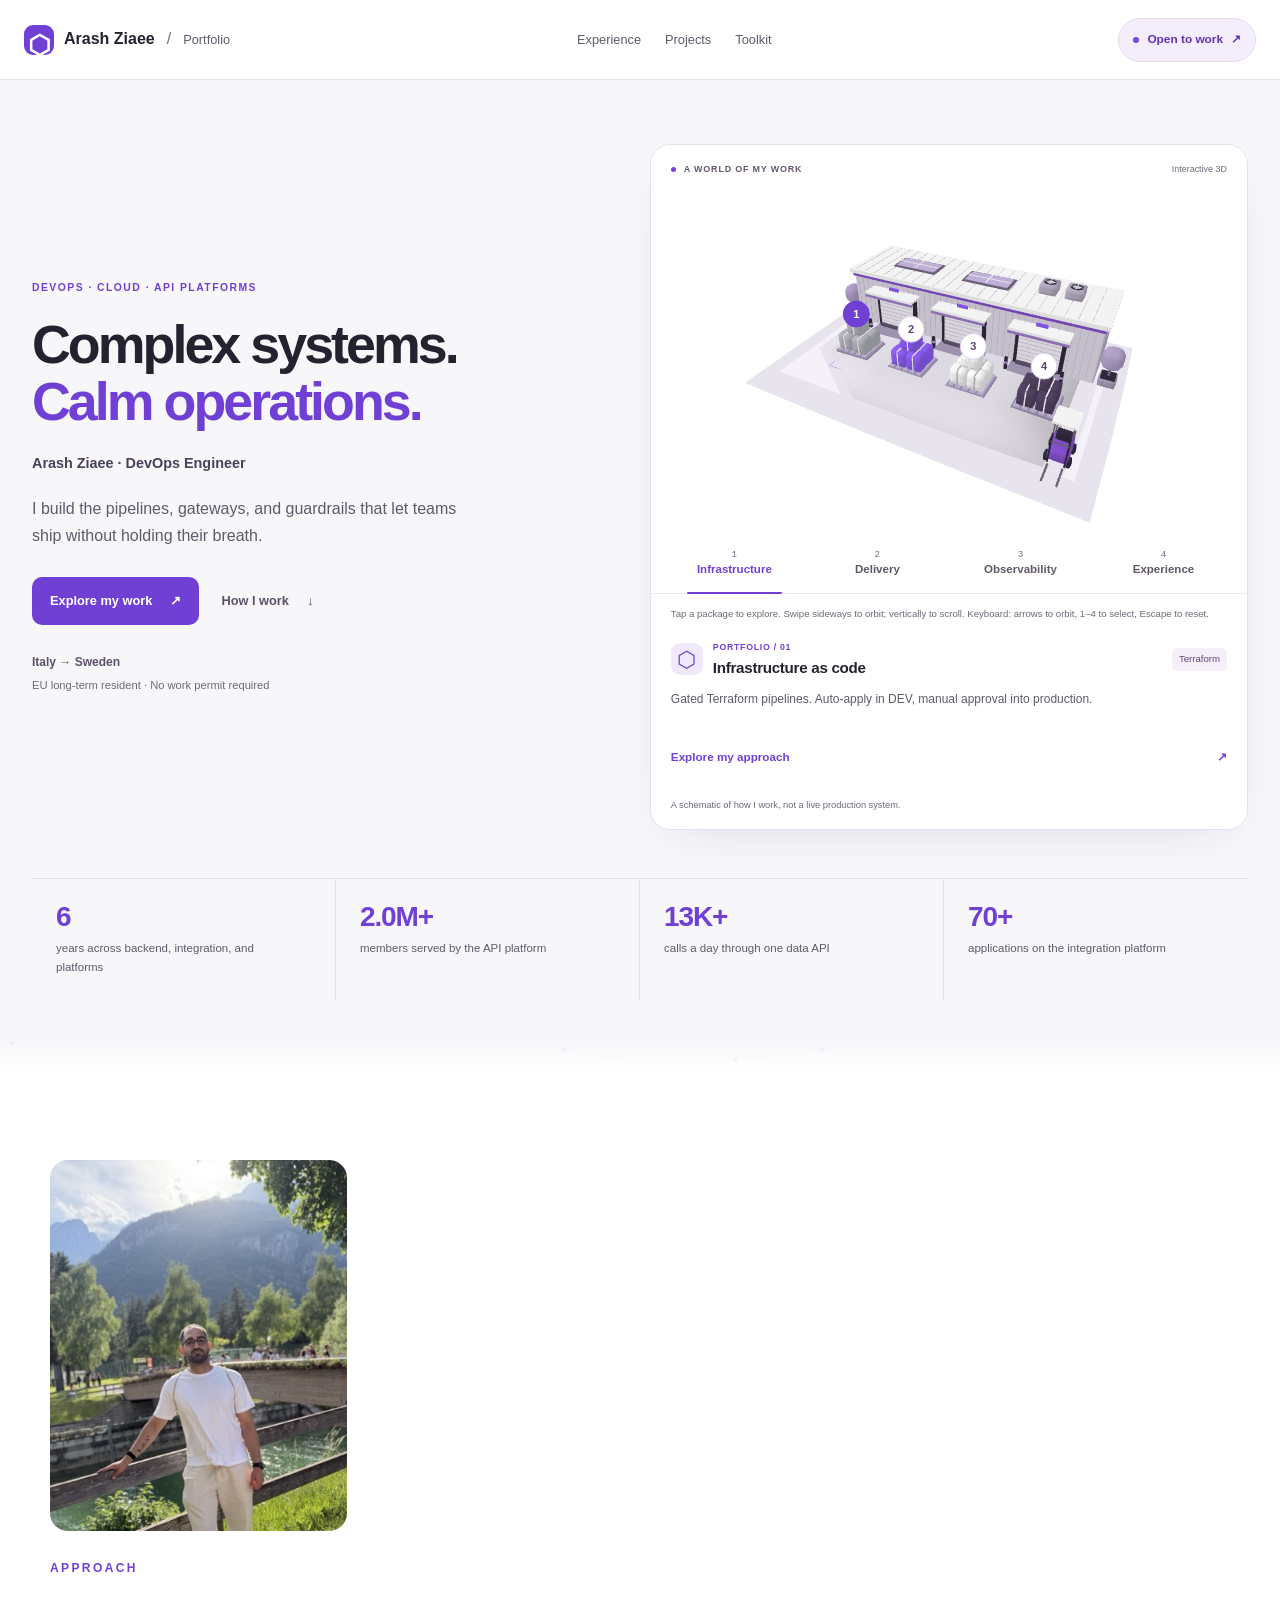
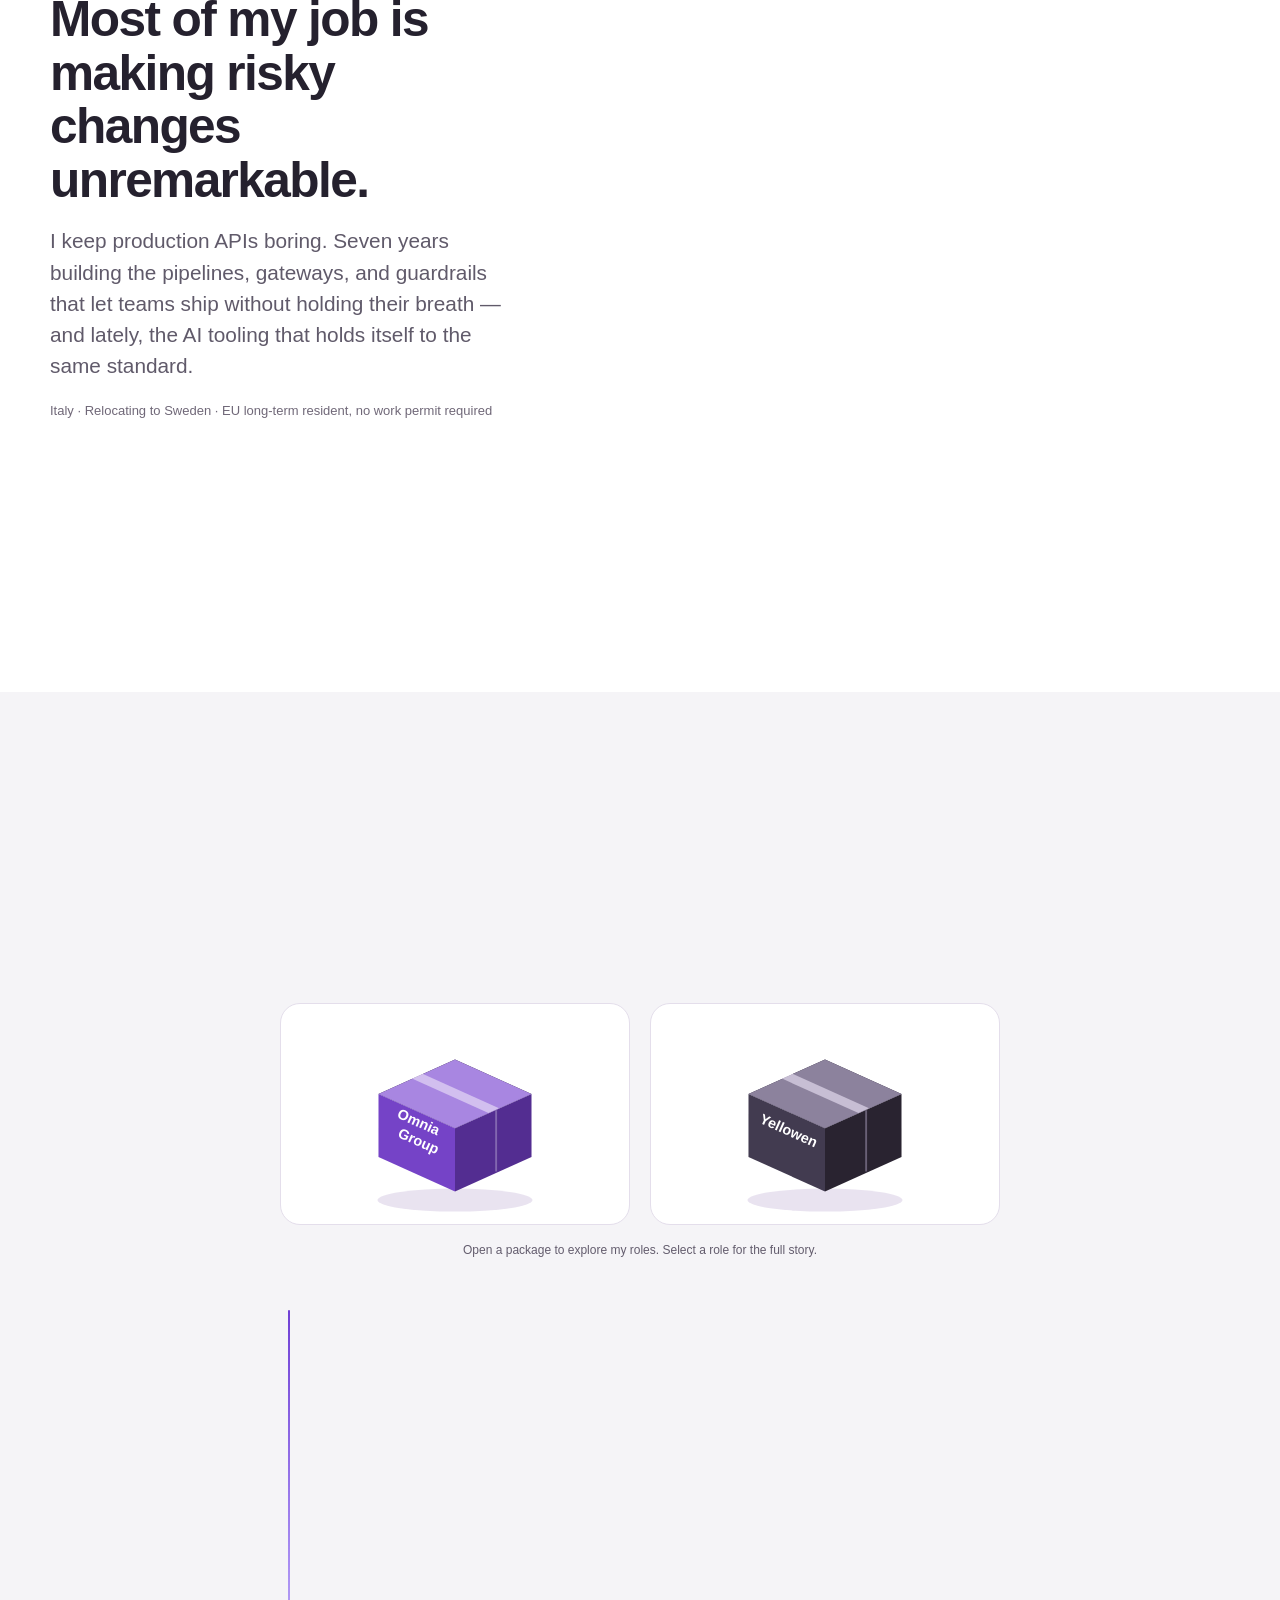
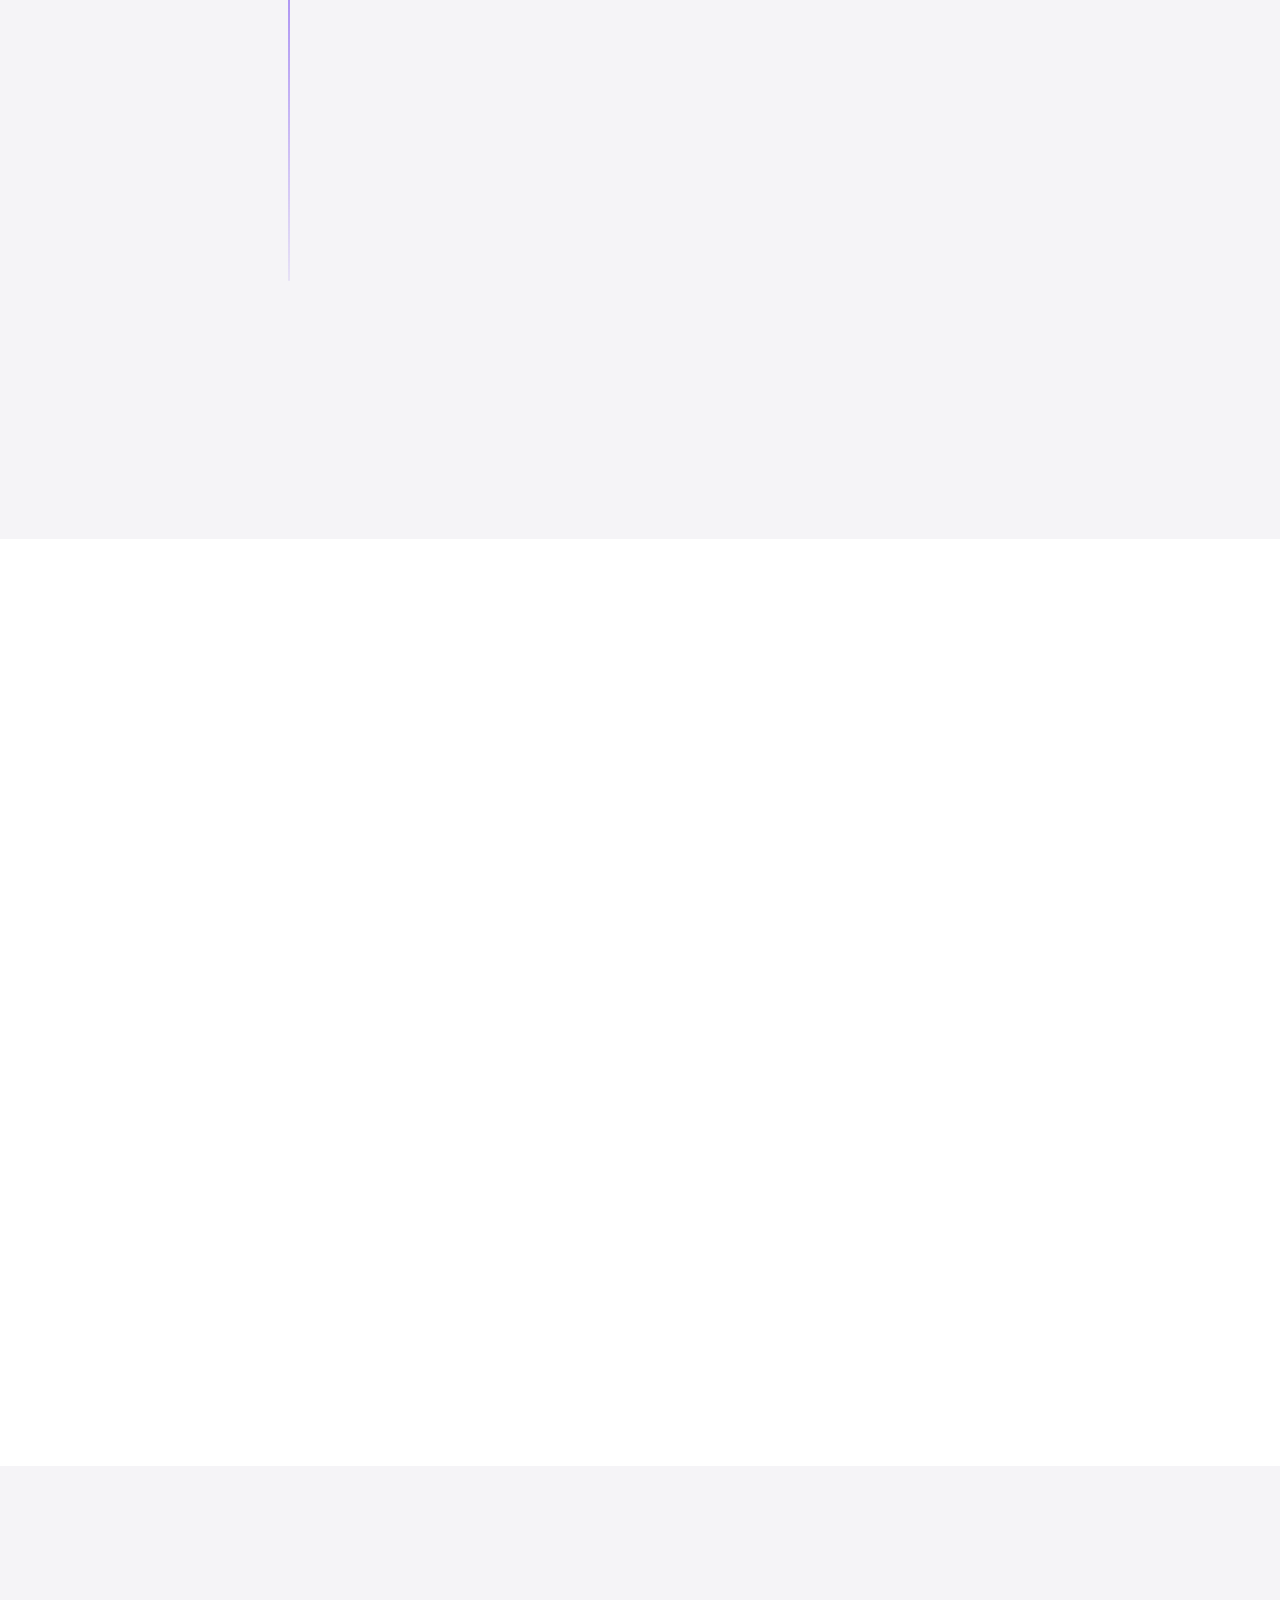
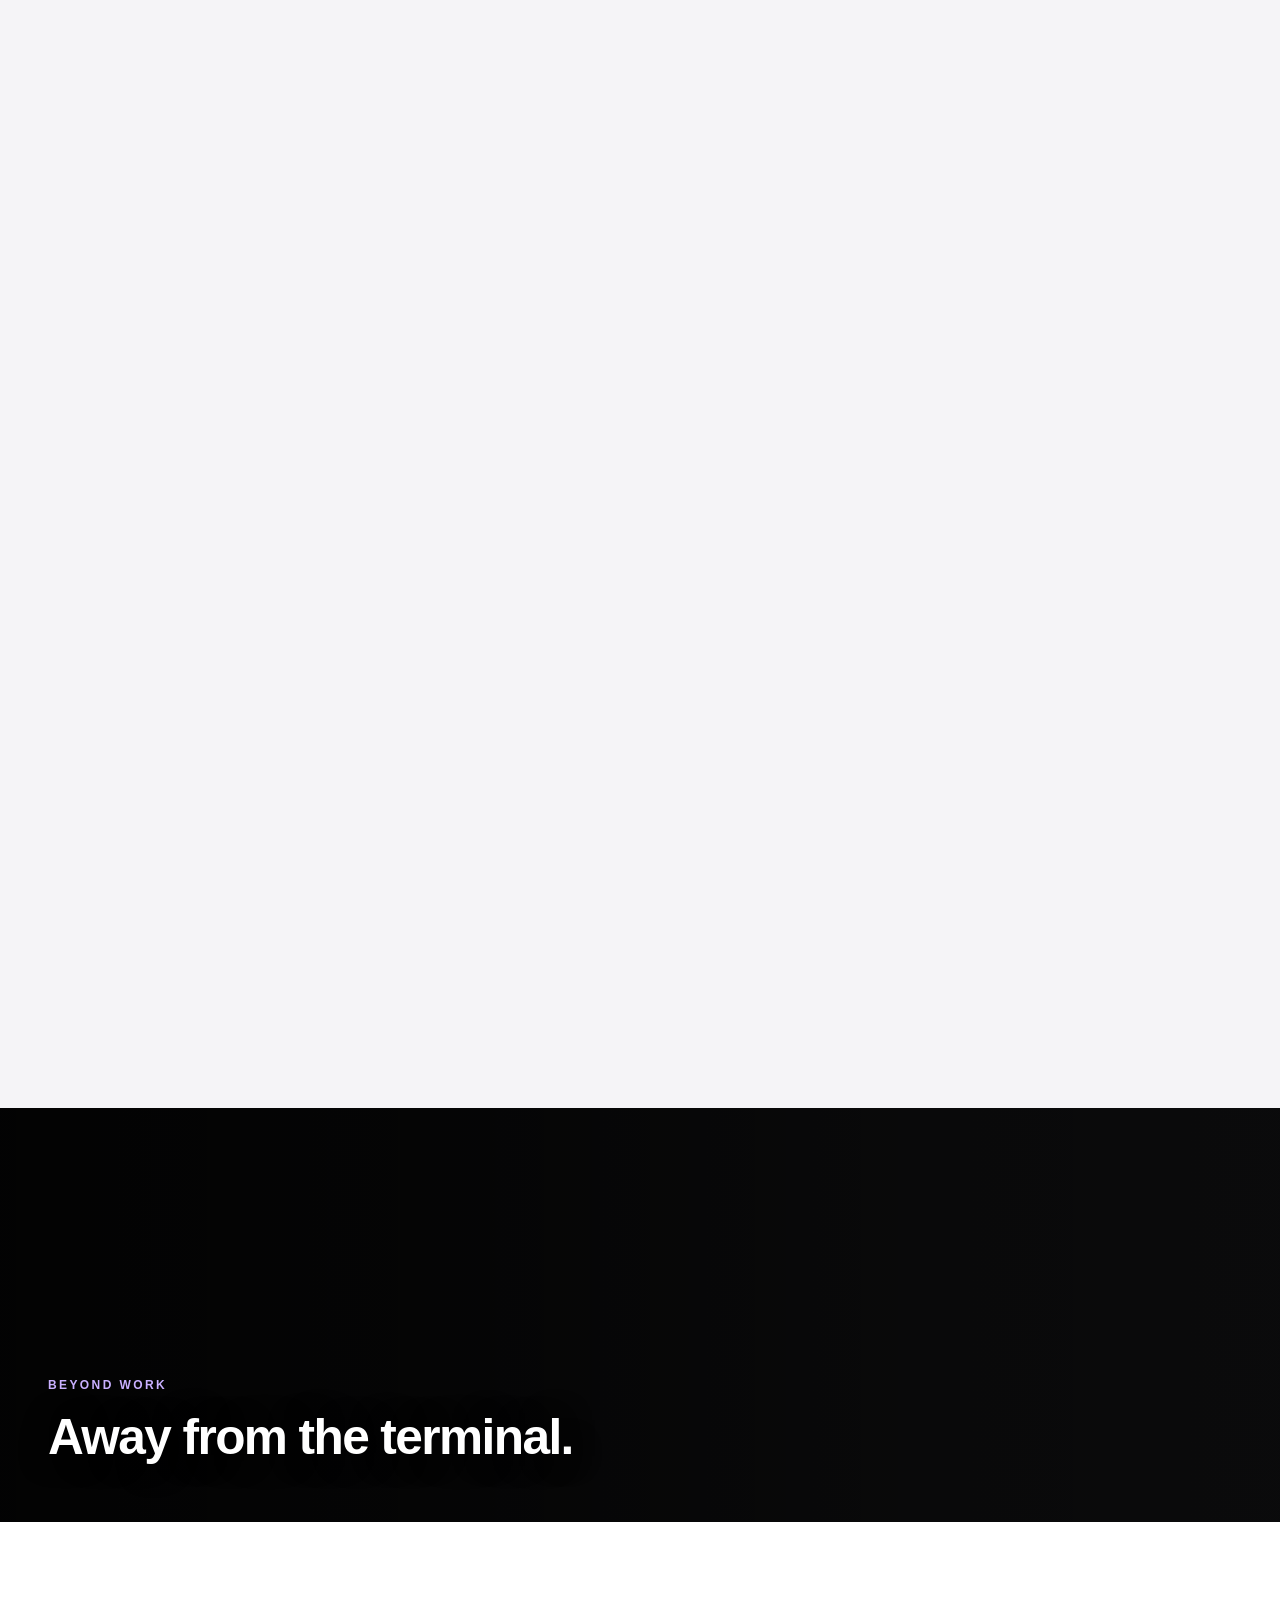
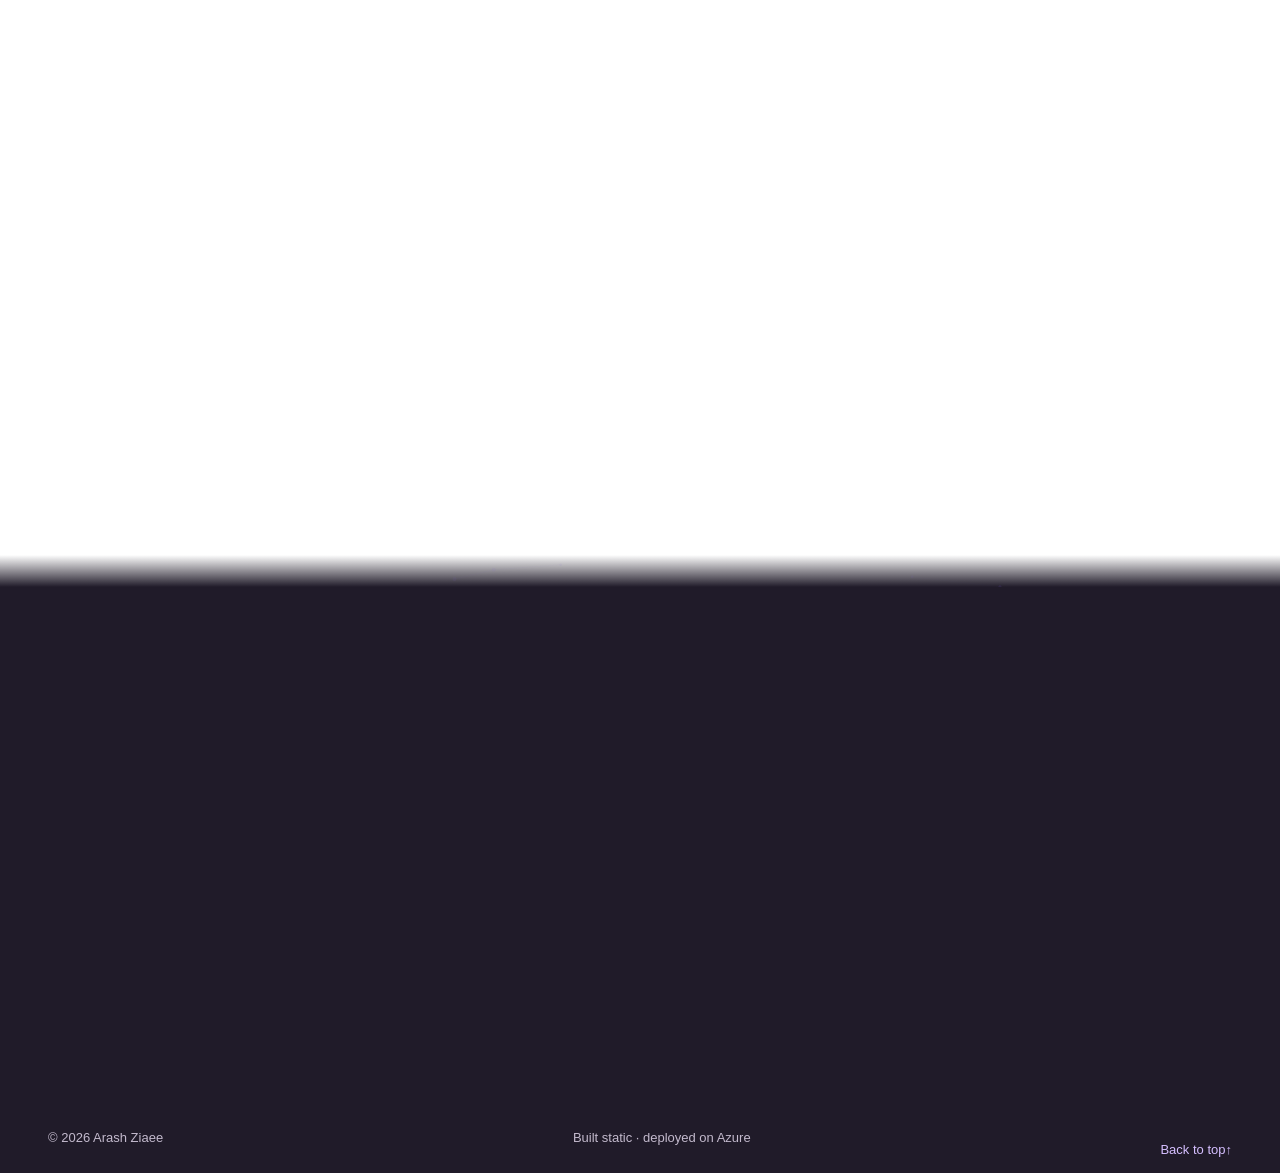
==== commit ea72b481: "Publish portfolio f55f6444b407" ====
--- a/index.html
+++ b/index.html
@@ -27,7 +27,7 @@
 <meta name="twitter:description" content="I keep production APIs boring. Seven years of pipelines, gateways, and guardrails.">
 <meta name="twitter:image" content="https://arashzitaly.github.io/img/og.fd5cb17e.jpg">
 
-<link rel="stylesheet" href="app.8486a9bb.css">
+<link rel="stylesheet" href="app.7e48c582.css">
 <link rel="manifest" href="manifest.webmanifest">
 <link rel="apple-touch-icon" href="img/icon-180.20988142.png">
 <link rel="icon" href="data:image/svg+xml,<svg xmlns='http://www.w3.org/2000/svg' viewBox='0 0 100 100'><circle cx='50' cy='50' r='38' fill='none' stroke='%23a882ff' stroke-width='7'/><circle cx='50' cy='50' r='11' fill='%23a882ff'/></svg>">
@@ -77,7 +77,7 @@
     <div class="platform-scene" data-focus="infra">
       <div class="scene-heading"><span class="scene-led" aria-hidden="true"></span> A WORLD OF MY WORK <span>Interactive 3D</span></div>
       <div class="scene-world">
-      <canvas class="architecture-3d" id="architecture-3d" tabindex="-1" role="group" aria-label="Interactive 3D scene. Infrastructure, Delivery and Observability packages" aria-describedby="scene-help">Use the named packages to explore the portfolio.</canvas>
+      <canvas class="architecture-3d" id="architecture-3d" tabindex="-1" role="group" aria-label="Interactive 3D scene. Infrastructure, Delivery, Observability and Experience packages" aria-describedby="scene-help">Use the named packages to explore the portfolio.</canvas>
       <svg class="platform-map" viewBox="0 0 680 490" aria-hidden="true" focusable="false">
         <g data-layer="background">
           <path d="M55 285 335 125 625 280 345 448Z" fill="#e9e4ef"/>
@@ -153,9 +153,9 @@
           <path d="M462 146 480 135 505 140 487 151V166L462 161Z M502 153 520 142 545 147 527 158V173L502 168Z" fill="#b5a9c4"/>
           <ellipse cx="486" cy="144" rx="8" ry="4" fill="#4e405f"/><ellipse cx="526" cy="151" rx="8" ry="4" fill="#4e405f"/>
         </g>
-        <g data-layer="shadows" fill="#d8cfe3"><ellipse cx="190" cy="346" rx="47" ry="16"/><ellipse cx="335" cy="346" rx="47" ry="16"/><ellipse cx="480" cy="346" rx="47" ry="16"/></g>
+        <g data-layer="shadows" fill="#d8cfe3"><ellipse cx="150" cy="346" rx="47" ry="16"/><ellipse cx="275" cy="346" rx="47" ry="16"/><ellipse cx="400" cy="346" rx="47" ry="16"/><ellipse cx="525" cy="346" rx="47" ry="16"/></g>
         <g data-layer="objects">
-<g transform="translate(190 300)">
+<g transform="translate(150 300)">
  <path d="M-48 22 0 48 48 22V30L0 56-48 30Z" fill="#a394b6"/>
  <path d="M-48 22 0-4 48 22 0 48Z" fill="#c9bdd8"/>
  <path d="M-38-22 0-44 38-22 0 0Z" fill="#d5cedf" stroke="#fff"/>
@@ -164,7 +164,7 @@
  <path d="M-20-32 18-10 21-12-17-34Z M-20-12l3 2v45l-3-2Z" fill="#fff" opacity=".7"/>
  <path d="M-38 0 0 22 38 0M0 0V45" fill="none" stroke="#fff" opacity=".6"/>
  </g>
-<g transform="translate(335 300)">
+<g transform="translate(275 300)">
  <path d="M-48 22 0 48 48 22V30L0 56-48 30Z" fill="#a394b6"/>
  <path d="M-48 22 0-4 48 22 0 48Z" fill="#c9bdd8"/>
  <path d="M-38-22 0-44 38-22 0 0Z" fill="#b794ef" stroke="#fff"/>
@@ -173,12 +173,21 @@
  <path d="M-20-32 18-10 21-12-17-34Z M-20-12l3 2v45l-3-2Z" fill="#fff" opacity=".7"/>
  <path d="M-38 0 0 22 38 0M0 0V45" fill="none" stroke="#fff" opacity=".6"/>
  </g>
-<g transform="translate(480 300)">
+<g transform="translate(400 300)">
  <path d="M-48 22 0 48 48 22V30L0 56-48 30Z" fill="#a394b6"/>
  <path d="M-48 22 0-4 48 22 0 48Z" fill="#c9bdd8"/>
  <path d="M-38-22 0-44 38-22 0 0Z" fill="#fff" stroke="#fff"/>
  <path d="M-38-22 0 0V45L-38 23Z" fill="#d9d4e2" stroke="#fff"/>
  <path d="M0 0 38-22V23L0 45Z" fill="#eeeaf4" stroke="#fff"/>
+ <path d="M-20-32 18-10 21-12-17-34Z M-20-12l3 2v45l-3-2Z" fill="#fff" opacity=".7"/>
+ <path d="M-38 0 0 22 38 0M0 0V45" fill="none" stroke="#fff" opacity=".6"/>
+ </g>
+<g transform="translate(525 300)">
+ <path d="M-48 22 0 48 48 22V30L0 56-48 30Z" fill="#a394b6"/>
+ <path d="M-48 22 0-4 48 22 0 48Z" fill="#c9bdd8"/>
+ <path d="M-38-22 0-44 38-22 0 0Z" fill="#8c789f" stroke="#fff"/>
+ <path d="M-38-22 0 0V45L-38 23Z" fill="#554466" stroke="#fff"/>
+ <path d="M0 0 38-22V23L0 45Z" fill="#726080" stroke="#fff"/>
  <path d="M-20-32 18-10 21-12-17-34Z M-20-12l3 2v45l-3-2Z" fill="#fff" opacity=".7"/>
  <path d="M-38 0 0 22 38 0M0 0V45" fill="none" stroke="#fff" opacity=".6"/>
  </g>
@@ -195,18 +204,20 @@
         </g>
       </svg>
       <svg class="package-markers" viewBox="0 0 680 490" aria-hidden="true" focusable="false">
-        <g data-package="infra" transform="translate(190 245)"><circle r="13"/><text text-anchor="middle" dominant-baseline="central">1</text></g>
-        <g data-package="delivery" transform="translate(335 245)"><circle r="13"/><text text-anchor="middle" dominant-baseline="central">2</text></g>
-        <g data-package="observe" transform="translate(480 245)"><circle r="13"/><text text-anchor="middle" dominant-baseline="central">3</text></g>
+        <g data-package="infra" transform="translate(150 245)"><circle r="13"/><text text-anchor="middle" dominant-baseline="central">1</text></g>
+        <g data-package="delivery" transform="translate(275 245)"><circle r="13"/><text text-anchor="middle" dominant-baseline="central">2</text></g>
+        <g data-package="observe" transform="translate(400 245)"><circle r="13"/><text text-anchor="middle" dominant-baseline="central">3</text></g>
+        <g data-package="experience" transform="translate(525 245)"><circle r="13"/><text text-anchor="middle" dominant-baseline="central">4</text></g>
       </svg>
       </div>
       <div class="package-labels" role="group" aria-label="Explore my platform work">
         <button class="package-name" type="button" disabled data-system="infra" aria-pressed="true" aria-controls="system-detail"><span aria-hidden="true">1</span><span class="package-title">Infrastructure</span></button>
         <button class="package-name" type="button" disabled data-system="delivery" aria-pressed="false" aria-controls="system-detail"><span aria-hidden="true">2</span><span class="package-title">Delivery</span></button>
         <button class="package-name" type="button" disabled data-system="observe" aria-pressed="false" aria-controls="system-detail"><span aria-hidden="true">3</span><span class="package-title">Observability</span></button>
-      </div>
-      <p class="scene-help" id="scene-help">Tap a package to explore. Swipe sideways to orbit; vertically to scroll. Keyboard: arrows to orbit, 1–3 to select, Escape to reset.</p>
-      <aside class="system-detail" id="system-detail" aria-live="polite" aria-atomic="true"><div class="system-detail-top"><span class="system-icon" aria-hidden="true">⬡</span><div><p class="system-category">PLATFORM LAYER / 01</p><h2 class="system-title">Infrastructure as code</h2></div><span class="system-badge">Terraform</span></div><p class="system-description">Gated Terraform pipelines. Auto-apply in DEV, manual approval into production.</p><a class="system-link" href="#approach">Explore my approach <span aria-hidden="true">↗</span></a></aside>
+        <button class="package-name" type="button" disabled data-system="experience" aria-pressed="false" aria-controls="system-detail"><span aria-hidden="true">4</span><span class="package-title">Experience</span></button>
+      </div>
+      <p class="scene-help" id="scene-help">Tap a package to explore. Swipe sideways to orbit; vertically to scroll. Keyboard: arrows to orbit, 1–4 to select, Escape to reset.</p>
+      <aside class="system-detail" id="system-detail" aria-live="polite" aria-atomic="true"><div class="system-detail-top"><span class="system-icon" aria-hidden="true">⬡</span><div><p class="system-category">PORTFOLIO / 01</p><h2 class="system-title">Infrastructure as code</h2></div><span class="system-badge">Terraform</span></div><p class="system-description">Gated Terraform pipelines. Auto-apply in DEV, manual approval into production.</p><a class="system-link" href="#approach">Explore my approach <span aria-hidden="true">↗</span></a></aside>
       <p class="scene-caption">A schematic of how I work, not a live production system.</p>
     </div>
   </div>
@@ -866,7 +877,7 @@
   <a class="back-top" href="#hero">Back to top <span aria-hidden="true">↑</span></a>
 </footer>
 
-<script src="app.95847e82.js" defer></script>
-<script src="scene3d.54be2889.js" defer></script>
+<script src="app.bcf78042.js" defer></script>
+<script src="scene3d.87a647b8.js" defer></script>
 </body>
 </html>
--- a/app.7e48c582.css
+++ b/app.7e48c582.css
@@ -0,0 +1,1925 @@
+/* ============================================================
+   Arash Ziaee — portfolio
+
+   A spatial overview, native content disclosures and section navigation.
+   ============================================================ */
+
+:root {
+  --d-bg:      #000000;
+  --d-bg-2:    #0a0a0c;
+  --d-text:    #f5f5f7;
+  --d-muted:   #8a8a91;          /* 6.12:1 on black */
+  /* was #5d5d64 -- 3.22:1, below AA for the 12-13px text that uses it */
+  --d-faint:   #7a7a82;          /* 4.93:1 on black */
+  --d-accent:  #b18cff;
+
+  --l-bg:      #ffffff;
+  --l-grey:    #f5f5f7;
+  --l-text:    #1d1d1f;
+  /* muted darkened a step so faint could be darkened without the two
+     collapsing into one another; faint was 2.57:1 on the grey band */
+  --l-muted:   #5a5a60;          /* 6.86:1 on white, 6.40:1 on #f5f5f7 */
+  --l-faint:   #6d6d75;          /* 5.12:1 on white, 4.78:1 on #f5f5f7 */
+  --l-accent:  #6d3ef0;
+  --l-line:    rgba(0, 0, 0, 0.08);
+
+  /* No webfont. The stack already put -apple-system first, so Inter was
+     never used on a Mac -- it was a render-blocking third-party request
+     that returned a face nobody saw. Each platform's own UI face now
+     carries the design: Segoe UI on Windows, Roboto on Android. */
+  --font: -apple-system, BlinkMacSystemFont, 'SF Pro Display', 'SF Pro Text',
+          'Segoe UI', Roboto, 'Helvetica Neue', Arial, sans-serif;
+  --mono: ui-monospace, SFMono-Regular, 'SF Mono', Menlo, Consolas,
+          'Liberation Mono', monospace;
+
+  --wrap: 980px;
+  --tight: 720px;
+  --pad: clamp(22px, 5vw, 48px);
+
+  --ease: cubic-bezier(0.22, 1, 0.36, 1);
+  --ease-out: cubic-bezier(0.16, 1, 0.3, 1);
+}
+
+* { box-sizing: border-box; }
+
+html {
+  scroll-behavior: smooth;
+  scroll-padding-top: 40px;
+  -webkit-text-size-adjust: 100%;
+}
+@media (prefers-reduced-motion: reduce) { html { scroll-behavior: auto; } }
+
+body {
+  margin: 0;
+  background: var(--l-bg);
+  color: var(--l-text);
+  font-family: var(--font);
+  font-size: 17px;
+  line-height: 1.55;
+  -webkit-font-smoothing: antialiased;
+  -moz-osx-font-smoothing: grayscale;
+  /* No overflow clamp here, on purpose.
+     `overflow-x: hidden` on body makes body a scroll container, which can
+     break the sticky column; `overflow-x: clip` propagates to the viewport
+     and, measured in Chrome, stopped the page scrolling vertically at all.
+     Neither is needed: the only things that reach past the viewport are
+     the hero portrait and its glow, and .hero already clips both. */
+}
+
+.skip {
+  /* parked above the viewport, not 9999px to the left: a box that wide is
+     the one element on the page that can produce horizontal overflow */
+  position: absolute; left: 0; top: 0; z-index: 300;
+  transform: translateY(-130%);
+  background: var(--l-accent); color: #fff; padding: 12px 18px; border-radius: 0 0 8px 0;
+  text-decoration: none;
+  transition: transform .18s var(--ease);
+}
+.skip:focus { transform: translateY(0); }
+
+:focus-visible { outline: 2px solid var(--l-accent); outline-offset: 3px; border-radius: 4px; }
+.is-dark :focus-visible, .hero :focus-visible { outline-color: var(--d-accent); }
+
+/* ============================================================
+   SCROLL RAIL
+   Ticks are anchors with a generous invisible hit area; the
+   label is a tooltip so the rail itself stays almost nothing.
+   ============================================================ */
+
+.rail {
+  position: fixed;
+  left: 0; top: 50%;
+  transform: translateY(-50%);
+  z-index: 90;
+  display: flex; flex-direction: column;
+  /* 22px gap + the 2px tick = a 24px pitch. WCAG 2.2 SC 2.5.8 lets a
+     target stay under 24x24 as long as a 24px circle centred on each one
+     does not reach the next; at this pitch they are exactly tangent.
+     A tighter rail looked closer to the reference and failed that. */
+  gap: 22px;
+  padding: 20px 16px 20px 12px;
+  transition: opacity .45s var(--ease), visibility .45s var(--ease);
+}
+/* Only script hides it. Two reasons: with scripting off nothing would ever
+   add .show, and an opacity-0 rail still holds eleven links in the tab
+   order -- a keyboard user used to hit all of them, invisibly, before
+   reaching the page. visibility takes them out. */
+.js .rail { opacity: 0; visibility: hidden; pointer-events: none; }
+.js .rail.show { opacity: 1; visibility: visible; pointer-events: auto; }
+
+.tick {
+  position: relative;
+  display: block;
+  height: 2px;
+  border-radius: 2px;
+  background: currentColor;
+  text-decoration: none;
+  transition: width .3s var(--ease), background .3s var(--ease), opacity .3s var(--ease);
+}
+.tick--major { width: 18px; opacity: 0.42; }
+.tick--minor { width: 10px; opacity: 0.26; }
+
+/* clickable target far larger than the 2px mark. 12px tall against a 14px
+   pitch: as big as it goes before neighbouring ticks start stealing each
+   other's clicks. */
+.tick::before { content: ''; position: absolute; inset: -10px -10px -10px -12px; }
+
+.rail.on-dark  .tick { color: #ffffff; }
+.rail.on-light .tick { color: #1d1d1f; }
+
+.tick:hover { opacity: 0.85; }
+.tick.active {
+  width: 28px;
+  opacity: 1;
+  background: var(--d-accent);
+}
+.rail.on-light .tick.active { background: var(--l-accent); }
+
+.tick span {
+  position: absolute;
+  left: calc(100% + 12px);
+  top: 50%;
+  transform: translateY(-50%) translateX(-4px);
+  white-space: nowrap;
+  padding: 7px 12px;
+  border-radius: 9px;
+  font-size: 0.75rem;
+  font-weight: 500;
+  letter-spacing: -0.005em;
+  background: rgba(28, 28, 33, 0.92);
+  color: #f5f5f7;
+  backdrop-filter: blur(14px);
+  -webkit-backdrop-filter: blur(14px);
+  box-shadow: 0 6px 22px rgba(0, 0, 0, 0.28);
+  opacity: 0;
+  pointer-events: none;
+  transition: opacity .2s var(--ease), transform .2s var(--ease);
+}
+.tick:hover span, .tick:focus-visible span {
+  opacity: 1;
+  transform: translateY(-50%) translateX(0);
+}
+
+/* ============================================================
+   HERO — the graph navigator
+   ============================================================ */
+
+.hero {
+  position: relative;
+  min-height: 100svh;
+  display: flex; align-items: center; justify-content: center;
+  padding: 60px var(--pad) 72px;
+  background: var(--d-bg);
+  color: var(--d-text);
+  overflow: hidden;
+}
+
+/* blurred portrait, beneath everything. Small source, scaled up:
+   the upscale does most of the blur, and a big filter on a
+   full-size image is slow to composite. */
+.hero__portrait {
+  position: absolute; inset: 0; z-index: 0;
+  width: 100%; height: 100%;
+  object-fit: cover;
+  object-position: 50% 26%;
+  /* toned down hard: at full strength the photo's greens lifted the
+     ground and the graph edges stopped reading against it */
+  filter: blur(46px) saturate(72%) brightness(0.8);
+  transform: scale(1.25);
+  opacity: 0.32;
+  pointer-events: none;
+  user-select: none;
+}
+
+/* scrim over the portrait: darkest behind the hub, so the name and the
+   edges keep their contrast wherever the photo happens to be bright */
+.hero::before {
+  content: '';
+  position: absolute; inset: 0; z-index: 1;
+  background:
+    radial-gradient(ellipse 72% 58% at 50% 44%,
+      rgba(0,0,0,0.74) 0%, rgba(0,0,0,0.42) 55%, rgba(0,0,0,0.26) 100%),
+    rgba(0,0,0,0.30);
+  pointer-events: none;
+}
+
+.hero__glow {
+  position: absolute; z-index: 1;
+  left: 50%; top: 44%;
+  width: min(1200px, 135vw); aspect-ratio: 1.55;
+  transform: translate(-50%, -50%);
+  background: radial-gradient(ellipse at center,
+    rgba(122, 78, 220, 0.26) 0%,
+    rgba(80, 50, 160, 0.11) 40%,
+    transparent 70%);
+  pointer-events: none;
+}
+
+.hero__dust {
+  position: absolute; inset: 0; z-index: 1;
+  width: 100%; height: 100%;
+  opacity: 0.5;
+  pointer-events: none;
+}
+
+.hero__hint {
+  position: absolute; z-index: 3;
+  bottom: 26px; left: 0; right: 0;
+  margin: 0;
+  text-align: center;
+  font-size: 0.75rem;
+  letter-spacing: 0.12em;
+  text-transform: lowercase;
+  color: var(--d-faint);
+}
+
+/* ---- the graph ---- */
+
+.gnav {
+  position: absolute; inset: 0; z-index: 2;
+  display: grid; place-items: center;
+}
+
+.gnav__field {
+  position: relative;
+  width: min(1060px, 94vw);
+  height: min(640px, 74vh);
+  animation: drift 30s ease-in-out infinite alternate;
+}
+/* the whole field drifts, so edges stay attached to their nodes.
+   Moving nodes individually would need JS writing element.style,
+   which the CSP blocks. */
+@keyframes drift {
+  from { transform: translate(-9px, -7px) rotate(-0.45deg); }
+  to   { transform: translate(9px, 7px) rotate(0.45deg); }
+}
+
+.gnav__edges {
+  position: absolute; inset: 0;
+  width: 100%; height: 100%;
+  overflow: visible;
+}
+.gnav__edges line {
+  stroke-width: 1;
+  vector-effect: non-scaling-stroke;   /* the viewBox is distorted; strokes must not be */
+}
+.gnav__spokes line { stroke: rgba(177, 140, 255, 0.34); }
+.gnav__ring   line { stroke: rgba(177, 140, 255, 0.17); }
+.gnav__strays line { stroke: rgba(177, 140, 255, 0.11); }
+
+.hub {
+  position: absolute;
+  left: 50%; top: 44%;
+  transform: translate(-50%, -50%);
+  text-align: center;
+  pointer-events: none;
+}
+.hub__name {
+  margin: 0 0 6px;
+  font-size: clamp(2.3rem, 6.4vw, 4.4rem);
+  font-weight: 700;
+  line-height: 1;
+  letter-spacing: -0.042em;
+  color: #fff;
+  text-shadow: 0 2px 40px rgba(0, 0, 0, 0.55);
+}
+.hub__role {
+  margin: 0;
+  font-size: 0.78rem;
+  font-weight: 600;
+  letter-spacing: 0.22em;
+  text-transform: uppercase;
+  color: var(--d-accent);
+}
+
+/* The one line a recruiter needs before anything else.
+
+   Without it the first full screen said only the name and the job
+   title, and the two facts that decide whether to read on -- the
+   country, and that no work permit is needed -- were 8,000px down
+   the page. It is deliberately quiet: small, wide-tracked, and
+   narrow enough that it never reaches the node labels around it. */
+.hub__open {
+  margin: 16px auto 0;
+  max-width: 31em;
+  font-size: 0.8rem;
+  font-weight: 500;
+  line-height: 1.5;
+  /* not --d-muted: that token is measured against pure black, and
+     the hero glow sits behind this line. #a9a9b4 holds 6.7:1 over
+     the brightest part of the glow, where --d-muted gave 4.6:1. */
+  color: #a9a9b4;
+}
+.hub__dot {
+  display: inline-block;
+  width: 6px; height: 6px;
+  margin-right: 8px;
+  border-radius: 50%;
+  background: var(--d-accent);
+  box-shadow: 0 0 0 3px rgba(139, 106, 255, 0.18);
+  vertical-align: 1px;
+}
+
+.gnode {
+  position: absolute;
+  transform: translate(-50%, -50%);
+  display: flex; flex-direction: column; align-items: center; gap: 9px;
+  padding: 8px 12px;
+  text-decoration: none;
+  font-size: 0.85rem;
+  font-weight: 500;
+  letter-spacing: -0.008em;
+  color: rgba(245, 245, 247, 0.74);
+  text-shadow: 0 1px 14px rgba(0, 0, 0, 0.7);
+  transition: color .25s var(--ease);
+}
+.gnode::before {
+  content: '';
+  width: 12px; height: 12px;
+  border-radius: 50%;
+  background: var(--d-accent);
+  box-shadow: 0 0 0 5px rgba(177, 140, 255, 0.10), 0 0 18px rgba(177, 140, 255, 0.55);
+  transition: transform .32s var(--ease), box-shadow .32s var(--ease);
+}
+.gnode:hover, .gnode:focus-visible { color: #fff; }
+.gnode:hover::before, .gnode:focus-visible::before {
+  transform: scale(1.55);
+  box-shadow: 0 0 0 10px rgba(177, 140, 255, 0.15), 0 0 30px rgba(177, 140, 255, 0.9);
+}
+
+.gnode--approach   { left: 20%; top: 24%; }
+.gnode--experience { left: 78%; top: 20%; }
+.gnode--projects   { left: 86%; top: 54%; }
+.gnode--toolkit    { left: 62%; top: 82%; }
+.gnode--beyond     { left: 28%; top: 78%; }
+.gnode--contact    { left: 11%; top: 55%; }
+
+.stray {
+  position: absolute;
+  width: 6px; height: 6px;
+  border-radius: 50%;
+  background: rgba(177, 140, 255, 0.40);
+  transform: translate(-50%, -50%);
+  animation: twinkle 6s ease-in-out infinite;
+}
+.s1 { left: 38%; top: 11%; animation-delay: 0s; }
+.s2 { left: 93%; top: 33%; animation-delay: 1.1s; }
+.s3 { left: 6%;  top: 33%; animation-delay: 2.2s; }
+.s4 { left: 55%; top: 94%; animation-delay: 3.3s; }
+.s5 { left: 16%; top: 91%; animation-delay: 4.4s; }
+.s6 { left: 72%; top: 64%; animation-delay: 5.5s; }
+@keyframes twinkle {
+  0%, 100% { opacity: 0.30; }
+  50%      { opacity: 0.85; }
+}
+
+/* ============================================================
+   STATS
+   ============================================================ */
+
+.stats { background: var(--d-bg); color: var(--d-text); padding: 20px var(--pad) 64px; }
+.stats__grid {
+  max-width: var(--wrap); margin: 0 auto;
+  display: grid; grid-template-columns: repeat(4, 1fr); gap: 20px;
+}
+.stat { text-align: center; }
+.stat__num {
+  font-size: clamp(2.2rem, 5.2vw, 3.5rem);
+  font-weight: 700; letter-spacing: -0.04em; line-height: 1;
+  margin-bottom: 12px;
+  background: linear-gradient(180deg, #ffffff 0%, #b8a6e8 130%);
+  -webkit-background-clip: text; background-clip: text;
+  -webkit-text-fill-color: transparent; color: transparent;
+  font-variant-numeric: tabular-nums;
+}
+.stat__label {
+  font-size: 0.8125rem; color: var(--d-faint); line-height: 1.45;
+  max-width: 200px; margin: 0 auto;
+}
+
+/* ============================================================
+   SEAMS — the graph as section separator
+   Eight stops: two would band, and spend the height in dead grey.
+   ============================================================ */
+
+.seam { position: relative; height: clamp(96px, 12vw, 150px); overflow: hidden; }
+.seam__graph { position: absolute; inset: 0; width: 100%; height: 100%; display: block; }
+
+.seam--down {
+  background: linear-gradient(180deg,
+    #000000 0%, #05050a 34%, #101017 54%, #23232d 70%,
+    #4a4a57 81%, #8d8d99 89%, #c9c9d1 95%, #ffffff 100%);
+}
+.seam--up {
+  background: linear-gradient(180deg,
+    #ffffff 0%, #c9c9d1 5%, #8d8d99 11%, #4a4a57 19%,
+    #23232d 30%, #101017 46%, #05050a 66%, #000000 100%);
+}
+
+/* The constellation separator used to sit here.
+
+   Four identical copies, each a 40px squiggle inside 81px of
+   vertical space -- 324px of page spent separating bands that the
+   alternating white / #f5f5f7 backgrounds already separate. Cut on
+   the same pass that tightened the rhythm. The motif still carries
+   the hero and the two seams. */
+
+/* ============================================================
+   LIGHT BANDS
+   ============================================================ */
+
+/* The rhythm was clamp(80px, 12vw, 150px). At 1024px that is
+   122.88px at the top AND the bottom of five bands -- 1,229px of
+   empty page before the seams and separators are counted. A sweep
+   for bands of pure empty pixels found six runs between 148px and
+   375px. About 70px at that width still reads as a deliberate gap
+   and returns roughly 500px of scroll. */
+.band { padding: clamp(52px, 7vw, 96px) var(--pad); }
+.band--white { background: var(--l-bg); }
+.band--grey  { background: var(--l-grey); }
+
+.wrap { max-width: var(--wrap); margin: 0 auto; }
+.wrap--tight { max-width: var(--tight); }
+.wrap--center { max-width: var(--tight); margin: 0 auto clamp(32px, 4.4vw, 54px); text-align: center; }
+
+.eyebrow {
+  margin: 0 0 16px;
+  font-size: 0.75rem; font-weight: 600;
+  letter-spacing: 0.2em; text-transform: uppercase;
+  color: var(--l-accent);
+}
+
+.h2 {
+  margin: 0 0 18px;
+  font-size: clamp(1.9rem, 5vw, 3.1rem);
+  font-weight: 650; line-height: 1.08; letter-spacing: -0.032em;
+  color: var(--l-text);
+}
+.h2--center { margin-left: auto; margin-right: auto; }
+
+.lede {
+  margin: 0;
+  font-size: clamp(1.05rem, 2.2vw, 1.3rem);
+  color: var(--l-muted); font-weight: 400; line-height: 1.5;
+}
+.lede--center { max-width: 620px; margin: 0 auto; }
+
+.loc {
+  margin: 20px 0 0;
+  font-size: 0.8125rem;
+  color: var(--l-faint);
+}
+
+/* ---- split: sticky heading + flowing panels ---- */
+
+.split {
+  max-width: 1180px; margin: 0 auto;
+  display: grid; grid-template-columns: minmax(0, 0.85fr) minmax(0, 1.15fr);
+  gap: clamp(40px, 7vw, 96px);
+  align-items: start;
+}
+.split__sticky { position: sticky; top: 72px; }
+.split__flow { display: flex; flex-direction: column; gap: 18px; }
+
+.panel { position: relative; padding: 34px 32px; background: var(--l-grey); border-radius: 22px; }
+.band--grey .panel { background: #fff; }
+.panel__idx {
+  display: block; font-family: var(--mono); font-size: 0.75rem;
+  color: var(--l-accent); margin-bottom: 12px; letter-spacing: 0.05em;
+}
+.panel h3 { margin: 0 0 10px; font-size: 1.3rem; font-weight: 600; letter-spacing: -0.02em; color: var(--l-text); }
+.panel p { margin: 0; color: var(--l-muted); font-size: 1rem; }
+
+.note {
+  padding: 26px 30px; border-radius: 20px;
+  background-color: #fff;
+  background: linear-gradient(135deg, rgba(109,62,240,0.07), rgba(109,62,240,0.03));
+  color: var(--l-text); font-size: 0.975rem; line-height: 1.6;
+  border-left: 3px solid var(--l-accent);
+}
+
+/* ---- experience: a roadmap of expandable steps ----
+
+   Was a flat wall of five roles and eighteen bullets, all open at once.
+   Each role is now a <details>, which gives the open/close behaviour,
+   the keyboard handling and the screen-reader state for free -- and
+   keeps working with scripting off, which a JS accordion would not.
+   Only the current role starts open.                                  */
+
+.road { position: relative; padding-left: 34px; }
+
+.road__spine {
+  position: absolute; left: 8px; top: 10px; bottom: 10px; width: 2px;
+  border-radius: 2px;
+  /* the page runs newest-first, so the line fades as it goes back */
+  background: linear-gradient(180deg,
+    var(--l-accent) 0%, rgba(109, 62, 240, 0.55) 46%, rgba(109, 62, 240, 0.10) 100%);
+}
+
+.road__era {
+  position: relative;
+  margin: 0 0 18px;
+  font-family: var(--mono); font-size: 0.68rem;
+  letter-spacing: 0.16em; text-transform: uppercase;
+  color: var(--l-faint);
+}
+.road__era--end { margin: 18px 0 0; }
+.road__era::before {
+  content: ''; position: absolute; left: -31px; top: 4px;
+  width: 8px; height: 8px; border-radius: 50%;
+  background: rgba(109, 62, 240, 0.45);
+}
+
+/* ---- level 1: the company ---- */
+
+.org { position: relative; margin: 0 0 14px; scroll-margin-top: 44px; }
+.org::before {
+  content: ''; position: absolute; left: -35px; top: 4px;
+  width: 20px; height: 20px; border-radius: 50%;
+  background: var(--l-grey);
+  border: 2.5px solid var(--l-accent);
+  transition: background .25s var(--ease);
+}
+.org[open]::before { background: var(--l-accent); box-shadow: 0 0 0 4px rgba(109, 62, 240, 0.12); }
+
+.org__head {
+  position: relative;
+  display: grid;
+  grid-template-columns: 1fr auto;
+  align-items: baseline;
+  gap: 2px 14px;
+  padding: 2px 34px 2px 0;
+  cursor: pointer;
+  list-style: none;
+}
+.org__head::-webkit-details-marker { display: none; }
+.org__head:hover .org__name { color: var(--l-accent); }
+
+.org__name {
+  margin: 0; font-size: clamp(1.15rem, 2.4vw, 1.4rem);
+  font-weight: 650; letter-spacing: -0.024em; color: var(--l-text);
+  transition: color .2s var(--ease);
+}
+.org__name span { color: var(--l-faint); font-weight: 400; font-size: 0.8em; }
+.org__meta { grid-column: 1; font-size: 0.8125rem; color: var(--l-accent); font-weight: 500; }
+.org__count {
+  grid-column: 2; grid-row: 1;
+  font-family: var(--mono); font-size: 0.7rem; color: var(--l-faint);
+}
+/* The company chevron, larger than a role's.
+
+   top: 22px, not 12px. The header is two lines and the chevron was
+   anchored near the top of it, which left its ink about 10px above the
+   "N roles" label it reads with -- it looked detached, floating off the
+   corner. 22px puts the ink on the same line as the count.
+
+   The two states carry different translateY on purpose. This chevron is
+   two borders on a rotated square, so its ink sits toward one corner,
+   not at the box centre: pointing down the ink falls below centre,
+   pointing up it rides above. Opposite nudges keep the INK still while
+   the box moves, which is what the eye tracks. Equal values here would
+   make the arrow visibly jump on every toggle. */
+.org__head::after {
+  content: ''; position: absolute; right: 6px; top: 22px;
+  width: 9px; height: 9px;
+  border-right: 2px solid var(--l-faint);
+  border-bottom: 2px solid var(--l-faint);
+  transform: translateY(-50%) rotate(45deg);
+  transition: transform .3s var(--ease), border-color .3s var(--ease);
+}
+.org[open] .org__head::after {
+  transform: translateY(-20%) rotate(-135deg);
+  border-color: var(--l-accent);
+}
+
+/* the roles hang off a second, shorter spine of their own */
+.org__body { position: relative; padding: 16px 0 6px 26px; }
+.org__body::before {
+  content: ''; position: absolute; left: 8px; top: 4px; bottom: 16px;
+  width: 2px; border-radius: 2px;
+  background: rgba(109, 62, 240, 0.22);
+}
+.org[open] .org__body { animation: stepIn .34s var(--ease-out) both; }
+
+/* ---- level 2: the role ---- */
+
+.step {
+  position: relative;
+  margin-bottom: 10px;
+  border: 1px solid var(--l-line);
+  border-radius: 14px;
+  background: #fff;
+}
+/* the node on the spine, filled once the step is open */
+.step::before {
+  content: ''; position: absolute; left: -23px; top: 21px;
+  width: 12px; height: 12px; border-radius: 50%;
+  background: var(--l-grey);
+  border: 2px solid rgba(109, 62, 240, 0.45);
+  transition: background .25s var(--ease), border-color .25s var(--ease);
+}
+.step[open]::before { background: var(--l-accent); border-color: var(--l-accent); }
+
+.step__head {
+  display: flex; flex-wrap: wrap; align-items: baseline; gap: 4px 14px;
+  padding: 15px 46px 15px 18px;
+  cursor: pointer;
+  list-style: none;            /* kills the default triangle */
+  position: relative;
+}
+.step__head::-webkit-details-marker { display: none; }
+.step__head:hover .step__title { color: var(--l-accent); }
+
+.step__title {
+  margin: 0; font-size: 1.0625rem; font-weight: 600;
+  color: var(--l-text); transition: color .2s var(--ease);
+}
+.step__when { font-size: 0.8125rem; color: var(--l-faint); margin-left: auto; }
+
+/* the chevron, drawn from two borders */
+.step__head::after {
+  content: ''; position: absolute; right: 19px; top: 50%;
+  width: 7px; height: 7px;
+  border-right: 1.8px solid var(--l-faint);
+  border-bottom: 1.8px solid var(--l-faint);
+  transform: translateY(-70%) rotate(45deg);
+  transition: transform .3s var(--ease), border-color .3s var(--ease);
+}
+.step[open] .step__head::after {
+  transform: translateY(-25%) rotate(-135deg);
+  border-color: var(--l-accent);
+}
+
+.step__body { padding: 0 20px 18px; }
+.step[open] .step__body { animation: stepIn .34s var(--ease-out) both; }
+@keyframes stepIn {
+  from { opacity: 0; transform: translateY(-7px); }
+  to   { opacity: 1; transform: none; }
+}
+
+.step__list { margin: 0; padding: 0; list-style: none; }
+.step__list li {
+  position: relative; padding-left: 20px; margin-bottom: 9px;
+  color: var(--l-muted); font-size: 0.975rem;
+}
+.step__list li:last-child { margin-bottom: 0; }
+.step__list li::before {
+  content: ''; position: absolute; left: 2px; top: 0.66em;
+  width: 5px; height: 5px; border-radius: 50%;
+  background: var(--l-accent); opacity: 0.45;
+}
+.step__list b { color: var(--l-text); font-weight: 600; }
+
+@media (max-width: 560px) {
+  .road { padding-left: 26px; }
+  .road__spine { left: 5px; }
+  .org::before { left: -27px; width: 16px; height: 16px; }
+  .org__body { padding-left: 20px; }
+  .org__body::before { left: 6px; }
+  .step::before { left: -19px; width: 10px; height: 10px; }
+  .road__era::before { left: -24px; }
+  .step__when { margin-left: 0; width: 100%; }
+  .step__head { padding: 14px 40px 14px 15px; }
+  .step__body { padding: 0 15px 15px; }
+}
+
+.edu {
+  display: grid; grid-template-columns: repeat(auto-fit, minmax(240px, 1fr)); gap: 18px;
+  padding: 30px 32px; background: #fff; border-radius: 22px;
+}
+/* The timeline ends on a "2019" marker. With nothing between that
+   marker and the degrees, two qualifications dated 2023 and 2025
+   read as if they belonged to the 2019 end of a newest-first
+   timeline. The label closes the timeline and opens a new group --
+   and it puts the word Education on a page that never used it. */
+.edu__label {
+  grid-column: 1 / -1;
+  margin: 0;
+  font-size: 0.72rem; font-weight: 600;
+  letter-spacing: 0.18em; text-transform: uppercase;
+  color: var(--l-accent);
+}
+.edu :is(h3, h4) { margin: 0 0 4px; font-size: 1rem; font-weight: 600; color: var(--l-text); }
+.edu p  { margin: 0; font-size: 0.9rem; color: var(--l-muted); }
+
+/* ---- projects: the card IS the toggle ----
+
+   Everything under a project used to sit open on the page at once --
+   six tiles, a note and a chip row, before the reader had shown any
+   interest. The card is a <details> now: name, tagline and the pitch
+   stay visible, the depth is one click away.                        */
+
+.proj {
+  background: var(--l-grey); border-radius: 24px;
+  margin-bottom: 18px; scroll-margin-top: 44px;
+}
+.proj--second { margin-top: 22px; margin-bottom: 0; }
+
+.proj__head {
+  position: relative;
+  display: block;
+  padding: 32px 34px 26px;
+  cursor: pointer;
+  list-style: none;
+  border-radius: 24px;
+  transition: background .3s var(--ease);
+}
+.proj__head::-webkit-details-marker { display: none; }
+.proj__head:hover { background: rgba(109, 62, 240, 0.045); }
+.proj[open] .proj__head { border-radius: 24px 24px 0 0; }
+
+.proj__name {
+  display: block; margin: 0 0 5px; font-family: var(--mono);
+  font-size: clamp(1.2rem, 2.6vw, 1.55rem);
+  font-weight: 500; letter-spacing: -0.02em; color: var(--l-accent);
+  padding-right: 150px;
+}
+.proj__tag {
+  display: block; font-size: 1.0625rem; font-weight: 600; color: var(--l-text);
+  padding-right: 150px;
+}
+.proj__badge {
+  position: absolute; top: 34px; right: 30px;
+  padding: 5px 13px; border-radius: 999px;
+  background: rgba(0, 0, 0, 0.05); font-size: 0.75rem;
+  color: var(--l-muted); font-family: var(--mono);
+}
+.proj__intro {
+  display: block; margin-top: 14px;
+  color: var(--l-muted); font-size: 1.0625rem; line-height: 1.55;
+}
+
+/* the affordance: says what opens, and which way it will go */
+.proj__more {
+  display: inline-flex; align-items: center; gap: 9px;
+  margin-top: 18px;
+  font-size: 0.875rem; font-weight: 600; color: var(--l-accent);
+}
+.proj__more::after {
+  content: ''; width: 7px; height: 7px;
+  border-right: 1.9px solid currentColor;
+  border-bottom: 1.9px solid currentColor;
+  transform: translateY(-2px) rotate(45deg);
+  transition: transform .3s var(--ease);
+}
+.proj[open] .proj__more::after { transform: translateY(1px) rotate(-135deg); }
+.proj[open] .proj__more { color: var(--l-muted); }
+
+.proj__body { padding: 4px 34px 32px; }
+.proj[open] .proj__body { animation: stepIn .38s var(--ease-out) both; }
+.proj__body > .bento:first-child { margin-top: 0; }
+.proj__body .wrap--tight { max-width: none; }
+
+@media (max-width: 560px) {
+  .proj__head { padding: 24px 22px 20px; }
+  .proj__body { padding: 2px 22px 24px; }
+  .proj__name, .proj__tag { padding-right: 0; }
+  .proj__badge { position: static; display: inline-block; margin-bottom: 12px; }
+}
+
+.bento { display: grid; grid-template-columns: repeat(2, 1fr); gap: 16px; margin-bottom: 28px; }
+
+.tile {
+  padding: 30px 28px; background: var(--l-grey); border-radius: 22px;
+  transition: transform .35s var(--ease), background .35s var(--ease);
+}
+.band--white .tile { background: var(--l-grey); }
+.band--grey  .tile { background: #fff; }
+/* inside an open project the card itself is already grey, so a grey
+   tile on it disappears -- they need to come forward, not blend */
+.proj__body .tile { background: #fff; }
+.tile:hover { transform: translateY(-4px); }
+.tile--wide { grid-column: 1 / -1; }
+
+.tile--accent, .band--white .tile--accent, .band--grey .tile--accent,
+.proj__body .tile--accent {
+  grid-column: 1 / -1;
+  background: linear-gradient(140deg, #1d1b2e 0%, #2f2450 55%, #3a2a64 100%);
+  color: #f0ecff;
+}
+.tile :is(h3, h4) {
+  margin: 0 0 10px; font-size: 1.1rem; font-weight: 600;
+  letter-spacing: -0.018em; color: var(--l-text);
+}
+.tile p { margin: 0; font-size: 0.95rem; color: var(--l-muted); line-height: 1.55; }
+.tile.tile--accent :is(h3, h4) { color: #ffffff; }
+.tile.tile--accent p  { color: rgba(240, 236, 255, 0.74); }
+
+.cardgrid { display: grid; grid-template-columns: repeat(auto-fit, minmax(258px, 1fr)); gap: 16px; }
+
+/* ---- chips ---- */
+
+.chips { display: flex; flex-wrap: wrap; gap: 8px; margin-top: 18px; }
+.chips span {
+  padding: 7px 15px; border-radius: 999px;
+  background: rgba(109, 62, 240, 0.08); color: var(--l-accent);
+  font-size: 0.8125rem; font-weight: 500;
+  transition: background .2s var(--ease);
+}
+.chips span:hover { background: rgba(109, 62, 240, 0.15); }
+.chips--dim span { background: rgba(0,0,0,0.05); color: var(--l-muted); }
+.chips--dim span:hover { background: rgba(0,0,0,0.09); }
+
+.tools { margin-bottom: 34px; }
+.tools :is(h3, h4) {
+  margin: 0; font-size: 0.8125rem; font-weight: 600;
+  letter-spacing: 0.1em; text-transform: uppercase; color: var(--l-faint);
+}
+.tools .chips { margin-top: 12px; }
+
+/* ============================================================
+   CONTACT + FOOTER
+   ============================================================ */
+
+.contact {
+  background: var(--d-bg); color: var(--d-text);
+  padding: clamp(60px, 8.5vw, 116px) var(--pad); text-align: center;
+}
+.contact__inner { max-width: 760px; margin: 0 auto; }
+.hero__eyebrow {
+  margin: 0 0 22px; font-size: 0.75rem; font-weight: 600;
+  letter-spacing: 0.22em; text-transform: uppercase; color: var(--d-accent);
+}
+.contact__h {
+  margin: 0 0 16px; font-size: clamp(2rem, 5.6vw, 3.4rem);
+  font-weight: 650; line-height: 1.08; letter-spacing: -0.035em; color: #fff;
+}
+.contact__sub { margin: 0 0 40px; font-size: 1.0625rem; color: var(--d-muted); }
+
+.pill {
+  display: inline-flex; align-items: center;
+  padding: 12px 26px; border-radius: 999px;
+  font-size: 0.9375rem; font-weight: 500; text-decoration: none;
+  transition: background .25s var(--ease), transform .25s var(--ease);
+}
+.pill--fill { background: var(--d-accent); color: #14101f; font-weight: 600; }
+.pill--fill:hover { background: #c4a4ff; transform: scale(1.035); }
+.pill--lg { padding: 15px 34px; font-size: 1rem; }
+
+.foot {
+  background: var(--d-bg-2); color: var(--d-faint);
+  padding: 28px var(--pad);
+  display: flex; flex-wrap: wrap; gap: 10px; justify-content: space-between;
+  font-size: 0.8125rem;
+}
+
+/* ============================================================
+   MOTION
+   ============================================================ */
+
+/* Gated on .js. Unstyled, a .reveal is simply visible, so a visitor with
+   scripting blocked reads the whole page instead of 39 invisible blocks --
+   which is exactly what the live page used to serve them. */
+.js .reveal {
+  opacity: 0; transform: translateY(34px); filter: blur(4px);
+  transition: opacity .85s var(--ease-out), transform .85s var(--ease-out), filter .85s var(--ease-out);
+}
+.js .reveal.in { opacity: 1; transform: none; filter: blur(0); }
+
+/* hero recedes on scroll, in CSS: the CSP blocks JS style writes */
+@supports (animation-timeline: scroll()) {
+  @media (prefers-reduced-motion: no-preference) {
+    .gnav, .hero__hint {
+      animation: heroRecede linear both;
+      animation-timeline: scroll(root block);
+      animation-range: 0 90vh;
+    }
+  }
+}
+@keyframes heroRecede { to { transform: scale(0.9) translateY(30px); opacity: 0; } }
+
+/* the hero keeps drifting and twinkling long after it has scrolled away;
+   app.js flags that and the compositor gets the work back */
+.hero-off .gnav__field, .hero-off .stray { animation-play-state: paused; }
+
+@media (prefers-reduced-motion: reduce) {
+  .js .reveal { opacity: 1; transform: none; filter: none; transition: none; }
+  .tile:hover, .pill:hover { transform: none; }
+  .gnav__field { animation: none; }
+  .stray { animation: none; opacity: 0.45; }
+}
+
+/* ============================================================
+   RESPONSIVE
+   ============================================================ */
+
+@media (max-width: 960px) {
+  .split { grid-template-columns: 1fr; }
+  .split__sticky { position: static; }
+  .stats__grid { grid-template-columns: repeat(2, 1fr); gap: 34px 20px; }
+}
+
+@media (max-width: 760px) {
+  /* the constellation goes taller and narrower so labels stop colliding */
+  .gnav__field { width: 94vw; height: min(660px, 72vh); }
+  .hub { top: 39%; }
+  .hub__name { font-size: clamp(2rem, 11vw, 3rem); }
+  .gnode { font-size: 0.78rem; gap: 7px; padding: 6px 8px; }
+  .gnode::before { width: 10px; height: 10px; }
+
+  .gnode--approach   { left: 24%; top: 13%; }
+  .gnode--experience { left: 74%; top: 25%; }
+  .gnode--projects   { left: 79%; top: 61%; }
+  .gnode--toolkit    { left: 54%; top: 86%; }
+  .gnode--beyond     { left: 26%; top: 72%; }
+  /* pushed clear of the hub: at this width the name is nearly the
+     full column, so 44% sat right on top of it */
+  .gnode--contact    { left: 15%; top: 55%; }
+
+  .rail { gap: 22px; padding: 16px 12px 16px 8px; }
+  .tick--major { width: 14px; }
+  .tick--minor { width: 8px; }
+  .tick.active { width: 22px; }
+
+  .hero__portrait { filter: blur(32px) saturate(72%) brightness(0.8); opacity: 0.34; }
+  .seam { height: clamp(84px, 18vw, 112px); }
+}
+
+@media (max-width: 560px) {
+  body { font-size: 16px; }
+  .bento { grid-template-columns: 1fr; }
+  .tile--wide, .tile--accent { grid-column: auto; }
+  .stats__grid { grid-template-columns: 1fr; gap: 32px; }
+  .stat__label { max-width: 260px; }
+  .proj, .panel, .tile, .edu { padding-left: 22px; padding-right: 22px; }
+  .job__bar, .job__rolehead { flex-direction: column; align-items: flex-start; gap: 4px; }
+}
+
+/* ============================================================
+   PHOTOGRAPHY
+   ============================================================ */
+
+/* the portrait in the Approach column */
+.me {
+  margin: 0 0 28px;
+  width: min(300px, 64%);
+}
+.me img {
+  display: block;
+  width: 100%;
+  height: auto;
+  aspect-ratio: 4 / 5;
+  object-fit: cover;
+  border-radius: 18px;
+}
+
+/* full-bleed Nordic band opening Beyond Work.
+   The subject sits right of frame and the river runs left, so the
+   scrim is a horizontal gradient and the copy goes on the left. */
+.photoband {
+  position: relative;
+  height: clamp(320px, 46vh, 520px);
+  overflow: hidden;
+  background: #0b0b0c;
+}
+.photoband img {
+  display: block;
+  width: 100%; height: 100%;
+  object-fit: cover;
+  object-position: 50% 38%;
+}
+.photoband::after {
+  content: '';
+  position: absolute; inset: 0;
+  background: linear-gradient(90deg,
+    rgba(0,0,0,0.78) 0%, rgba(0,0,0,0.55) 38%,
+    rgba(0,0,0,0.22) 68%, rgba(0,0,0,0.05) 100%);
+}
+.photoband__copy {
+  position: absolute; z-index: 2;
+  left: 0; bottom: clamp(30px, 5vw, 58px);
+  padding: 0 var(--pad);
+  max-width: 760px;
+}
+.eyebrow--photo { color: #c9b0ff; }
+.photoband__h {
+  margin: 0;
+  font-size: clamp(1.9rem, 5vw, 3.1rem);
+  font-weight: 650;
+  line-height: 1.08;
+  letter-spacing: -0.032em;
+  color: #fff;
+  text-shadow: 0 2px 30px rgba(0, 0, 0, 0.5);
+}
+
+@media (max-width: 760px) {
+  .me { width: min(240px, 58%); }
+  /* the figure is nearly square on a phone, so bias the scrim
+     downward instead of sideways or the copy sits on his face */
+  .photoband::after {
+    background: linear-gradient(180deg,
+      rgba(0,0,0,0.25) 0%, rgba(0,0,0,0.45) 45%, rgba(0,0,0,0.82) 100%);
+  }
+  .photoband img { object-position: 62% 35%; }
+}
+
+/* ============================================================
+   PRINT
+
+   A recruiter's first instinct with a candidate page is Cmd-P.
+   Unstyled, that prints a black hero, a graph nobody can click,
+   and 39 blocks the reveal had left invisible. This turns the
+   page back into a document: paper-white, link targets spelled
+   out, and nothing that only makes sense on a screen.
+   ============================================================ */
+
+@page { margin: 14mm; }
+
+@media print {
+  :root {
+    --l-text: #000; --l-muted: #262626; --l-faint: #444;
+    --l-accent: #000; --l-line: #bbb;
+  }
+
+  body { background: #fff; color: #000; font-size: 10.5pt; line-height: 1.4; }
+
+  /* screen-only furniture */
+  .skip, .rail, .hero__portrait, .hero__glow, .hero__dust, .hero__hint,
+  .gnav__edges, .stray, .gnode, .seam, .photoband { display: none !important; }
+  .hero::before { display: none; }
+
+  /* the hero collapses to a letterhead */
+  .hero {
+    min-height: 0; display: block; overflow: visible;
+    padding: 0 0 10pt; background: #fff; color: #000;
+    break-after: avoid;
+  }
+  .gnav { position: static; display: block; }
+  .gnav__field { position: static; width: auto; height: auto; animation: none; }
+  .hub { position: static; transform: none; text-align: left; }
+  .hub__name { color: #000; font-size: 24pt; text-shadow: none; margin-bottom: 2pt; }
+  .hub__role { color: #000; letter-spacing: 0.16em; }
+
+  .stats { background: #fff; color: #000; padding: 0 0 12pt; }
+  .stats__grid { grid-template-columns: repeat(4, 1fr); gap: 10pt; }
+  .stat__num {
+    background: none; -webkit-text-fill-color: #000; color: #000;
+    font-size: 15pt; margin-bottom: 3pt;
+  }
+  .stat__label { color: #333; font-size: 8pt; }
+
+  .band, .contact { padding: 12pt 0; background: #fff !important; text-align: left; }
+  .wrap, .wrap--tight, .wrap--center, .split, .contact__inner { max-width: none; margin: 0 0 8pt; }
+  .split { display: block; }
+  .me { display: none; }
+
+  .panel, .tile, .proj, .edu, .note {
+    background: #fff !important; border: 0.4pt solid var(--l-line);
+    border-radius: 4pt; padding: 8pt 10pt; margin-bottom: 6pt;
+  }
+  .tile.tile--accent { background: #fff !important; color: #000; }
+  .tile.tile--accent :is(h3, h4), .tile.tile--accent p { color: #000 !important; }
+  .bento, .cardgrid { grid-template-columns: repeat(2, 1fr); gap: 6pt; }
+  .chips span { background: none !important; color: #000; border: 0.4pt solid var(--l-line); padding: 2pt 6pt; }
+
+  .contact__h, .contact__sub, .hero__eyebrow { color: #000; }
+  .pill { background: none !important; color: #000 !important; border: 0.5pt solid #000; }
+  /* a printed button is a dead end without the address behind it */
+  .pill--fill::after { content: " — linkedin.com/in/arash-ziaee"; font-weight: 400; }
+
+  .foot { background: #fff; color: #444; padding: 10pt 0 0; border-top: 0.4pt solid var(--l-line); }
+
+  /* reveals never ran; print them anyway */
+  .js .reveal, .reveal { opacity: 1 !important; transform: none !important; filter: none !important; }
+
+  .job, .proj, .panel, .tile, .edu, .note { break-inside: avoid; }
+  h1, h2, h3, h4 { break-after: avoid; }
+  a { color: #000; text-decoration: none; }
+}
+
+/* ============================================================
+   404
+   Shares the contact section's type, so the page needs no
+   stylesheet of its own.
+   ============================================================ */
+
+.oops {
+  min-height: 100svh;
+  display: grid; place-items: center;
+  padding: var(--pad);
+  background: var(--d-bg); color: var(--d-text);
+  text-align: center;
+}
+.oops__inner { max-width: 620px; }
+.oops .contact__h { font-size: clamp(1.8rem, 5vw, 2.8rem); }
+
+/* ============================================================
+   FIGURES
+
+   Four diagrams of the work. Drawn, not photographed: a
+   screenshot of the real Apigee or Grafana would publish an
+   employer's internals, and stock imagery of a server room says
+   nothing at all.
+
+   Built from HTML boxes rather than one big SVG. An SVG sized
+   to a 720-unit viewBox scales its own text down with it, so a
+   10px label lands at about 5px on a phone. HTML text keeps its
+   size and the layout can stack instead of shrinking. The only
+   SVG left is the chart line, which has no text in it.
+
+   One language across all four: 1px hairlines, a 10-11px mono
+   label, purple for the live path and grey for structure.
+   ============================================================ */
+
+/* bottom margin matters: a figure dropped between two job roles left its
+   caption sitting straight on the next heading */
+.viz { margin: clamp(34px, 5vw, 56px) 0 clamp(30px, 4vw, 46px); padding: 0; }
+/* All three figures end their container, so this margin only ever
+   stacked on top of the band's own bottom padding -- 41px of dead
+   space, three times. */
+.viz:last-child { margin-bottom: 0; }
+.viz figcaption {
+  margin: 18px auto 0;
+  max-width: 580px;
+  font-size: 0.85rem; line-height: 1.55;
+  color: var(--l-muted); text-align: center;
+}
+.viz figcaption b { color: var(--l-text); font-weight: 600; }
+
+/* ---- A. commit to production -------------------------------- */
+
+.pipe {
+  display: grid;
+  grid-template-columns: repeat(5, 1fr);
+  margin: 0; padding: 0; list-style: none;
+  counter-reset: none;
+}
+.pipe__step {
+  position: relative;
+  display: flex; flex-direction: column; align-items: center;
+  gap: 4px;
+  padding: 26px 6px 0;
+  text-align: center;
+}
+/* the rail between two steps. A gradient the width of one dash
+   pair, scrolled -- cheaper than animating a dash offset and it
+   survives the CSP, which no inline style would. */
+.pipe__step::before {
+  content: '';
+  position: absolute; top: 5px; left: -50%; width: 100%; height: 2px;
+  border-radius: 2px;
+  background: repeating-linear-gradient(90deg,
+    var(--l-accent) 0 9px, transparent 9px 21px);
+  background-size: 21px 2px;
+  opacity: 0.5;
+  animation: pipeFlow 1.5s linear infinite;
+}
+.pipe__step:first-child::before { display: none; }
+@keyframes pipeFlow { to { background-position: 21px 0; } }
+
+.pipe__dot {
+  width: 12px; height: 12px; border-radius: 50%;
+  background: var(--l-accent);
+  position: absolute; top: 0; left: 50%;
+  transform: translateX(-50%);
+  box-shadow: 0 0 0 4px rgba(109, 62, 240, 0.10);
+}
+/* the approval step is the one a person touches, so it reads as a
+   ring rather than a filled node */
+.pipe__step--gate .pipe__dot {
+  background: var(--l-bg);
+  border: 2.5px solid var(--l-accent);
+  box-shadow: 0 0 0 5px rgba(109, 62, 240, 0.14);
+}
+.band--grey .pipe__step--gate .pipe__dot { background: var(--l-grey); }
+
+.pipe__step b {
+  font-size: 0.875rem; font-weight: 600; color: var(--l-text);
+  letter-spacing: -0.01em;
+}
+.pipe__step span:not(.pipe__dot) {
+  font-family: var(--mono); font-size: 0.68rem; line-height: 1.35;
+  color: var(--l-faint);
+}
+
+/* ---- B. the dark panel -------------------------------------- */
+
+.panelviz {
+  border-radius: 20px;
+  background: linear-gradient(165deg, #0b0b11 0%, #15121f 100%);
+  padding: clamp(16px, 2.6vw, 24px);
+  box-shadow: 0 26px 64px rgba(24, 14, 52, 0.22);
+}
+.panelviz__head {
+  display: flex; flex-wrap: wrap; align-items: center; gap: 10px 16px;
+  margin-bottom: 14px;
+}
+.panelviz__name {
+  font-family: var(--mono); font-size: 0.78rem;
+  color: rgba(245, 245, 247, 0.80);
+}
+.panelviz__legend {
+  margin-left: auto;
+  display: flex; align-items: center; gap: 14px;
+  font-family: var(--mono); font-size: 0.68rem;
+  color: rgba(245, 245, 247, 0.48);
+}
+.panelviz__legend i {
+  display: inline-block; width: 14px; height: 2px; border-radius: 2px;
+  margin-right: 6px; vertical-align: middle;
+}
+.k--p95  { background: var(--d-accent); }
+.k--p50  { background: rgba(177, 140, 255, 0.42); }
+.k--warn { background: #ff7a7a; }
+
+/* preserveAspectRatio is none, so the chart stretches to the
+   width and keeps its height. Strokes do not stretch with it --
+   that is what vector-effect is for. There is no text inside. */
+.panelviz__chart { display: block; width: 100%; height: 190px; }
+.pv__grid   { stroke: rgba(255,255,255,0.07); stroke-width: 1; vector-effect: non-scaling-stroke; }
+.pv__thresh { stroke: #ff7a7a; stroke-width: 1; stroke-dasharray: 5 5; opacity: 0.55; vector-effect: non-scaling-stroke; }
+.pv__area   { fill: rgba(177, 140, 255, 0.09); stroke: none; }
+.pv__p50    { fill: none; stroke: rgba(177, 140, 255, 0.40); stroke-width: 1.5; vector-effect: non-scaling-stroke; }
+.pv__p95    { fill: none; stroke: var(--d-accent); stroke-width: 2; stroke-linejoin: round; stroke-linecap: round; vector-effect: non-scaling-stroke; }
+.pv__spike  { fill: #ff7a7a; }
+.pv__ring   { fill: none; stroke: #ff7a7a; stroke-width: 1.5; opacity: 0.45; vector-effect: non-scaling-stroke; }
+
+.panelviz__foot {
+  display: grid; grid-template-columns: repeat(3, 1fr); gap: 12px;
+  margin-top: 16px; padding-top: 15px;
+  border-top: 1px solid rgba(177, 140, 255, 0.12);
+  font-size: 0.78rem; color: rgba(245, 245, 247, 0.50); line-height: 1.45;
+}
+.panelviz__foot b {
+  display: block; font-weight: 600;
+  color: rgba(245, 245, 247, 0.90);
+  font-size: 0.82rem; margin-bottom: 2px;
+}
+
+/* ---- C. one proxy, two caller types ------------------------- */
+
+.topo {
+  display: grid;
+  grid-template-columns: 1fr auto 1fr;
+  align-items: center;
+  gap: clamp(14px, 3vw, 34px);
+}
+.topo__col { display: flex; flex-direction: column; gap: 14px; }
+.topo__node {
+  padding: 13px 16px;
+  border: 1px solid var(--l-line); border-radius: 13px;
+  background: #fff;
+  font-size: 0.82rem; color: var(--l-text); text-align: center;
+}
+.topo__node span {
+  display: block; margin-top: 3px;
+  font-family: var(--mono); font-size: 0.66rem; color: var(--l-faint);
+}
+.topo__hub {
+  position: relative;
+  padding: 20px 22px;
+  border: 1.5px solid var(--l-accent); border-radius: 16px;
+  background: rgba(109, 62, 240, 0.05);
+  text-align: center;
+}
+.topo__hub b {
+  display: block; font-size: 0.9rem; font-weight: 600;
+  color: var(--l-text); letter-spacing: -0.01em;
+}
+.topo__chip {
+  display: inline-block; margin-top: 8px;
+  padding: 4px 11px; border-radius: 999px;
+  /* No fill of its own. A tinted pill measured 4.4:1 against the grey
+     band -- under AA. Sitting on the hub's lighter 0.05 tint with a
+     hairline instead measures 5.0:1. */
+  background: none;
+  border: 1px solid rgba(109, 62, 240, 0.30);
+  font-family: var(--mono); font-size: 0.66rem; color: var(--l-accent);
+}
+/* the wires. Two per side, drawn as flowing hairlines. */
+.topo__hub::before, .topo__hub::after {
+  content: '';
+  position: absolute; top: 50%; width: clamp(14px, 3vw, 34px); height: 2px;
+  transform: translateY(-50%);
+  background: repeating-linear-gradient(90deg,
+    var(--l-accent) 0 6px, transparent 6px 16px);
+  background-size: 16px 2px;
+  opacity: 0.45;
+  animation: pipeFlow 1.8s linear infinite;
+}
+.topo__hub::before { right: 100%; }
+.topo__hub::after  { left: 100%; }
+
+/* ---- E. a window that halved ---------------------------------
+
+   For the integration role. The claim is a measured one -- 30
+   minutes down to 15 -- so the figure is a measurement, drawn to
+   scale: the second bar is exactly half the first. Widths are set
+   by class, never by a style attribute, because style-src has no
+   'unsafe-inline'. */
+
+.span { display: grid; gap: 15px; }
+.span__row {
+  display: grid; grid-template-columns: minmax(92px, 148px) 1fr auto;
+  align-items: center; gap: 14px;
+}
+.span__who { font-size: 0.8rem; font-weight: 600; color: var(--l-text); }
+.span__who em {
+  display: block; margin-top: 2px; font-style: normal;
+  font-family: var(--mono); font-size: 0.64rem; color: var(--l-faint);
+}
+.span__track {
+  height: 13px; border-radius: 999px;
+  background: var(--l-grey); border: 1px solid var(--l-line);
+  overflow: hidden;
+}
+.span__fill { display: block; height: 100%; border-radius: 999px; }
+.span__fill--was {
+  width: 100%;
+  background: repeating-linear-gradient(90deg,
+    rgba(109, 62, 240, 0.26) 0 7px, transparent 7px 14px);
+}
+.span__fill--now { width: 50%; background: var(--l-accent); }
+.span__num {
+  font-size: 0.86rem; font-weight: 650; color: var(--l-faint);
+  font-variant-numeric: tabular-nums;
+}
+.span__num--now { color: var(--l-accent); }
+.span__foot {
+  display: grid; grid-template-columns: minmax(92px, 148px) 1fr auto;
+  gap: 14px; margin: 2px 0 0;
+}
+.span__ends {
+  grid-column: 2; display: flex; justify-content: space-between;
+  font-family: var(--mono); font-size: 0.64rem; color: var(--l-faint);
+}
+.span__ends em { font-style: normal; }
+
+/* ---- F. two answers to the same probe -------------------------
+
+   For the backend role. A health check that only proves the
+   process is alive answers 200 while the database behind it is
+   gone. The point is the contrast, so the two verdicts sit side by
+   side and only the right one carries the accent. */
+
+.probe { display: grid; grid-template-columns: 1fr 1fr; gap: clamp(12px, 2.4vw, 18px); }
+.probe__card {
+  padding: 18px 18px 16px;
+  border: 1px solid var(--l-line); border-radius: 15px;
+  background: #fff; text-align: center;
+}
+.probe__card--live {
+  border: 1.5px solid var(--l-accent);
+  background: rgba(109, 62, 240, 0.05);
+}
+.probe__tag {
+  display: block; font-family: var(--mono);
+  font-size: 0.64rem; color: var(--l-faint);
+}
+.probe__verdict {
+  display: block; margin: 9px 0 6px;
+  font-size: 1.32rem; font-weight: 680; letter-spacing: -0.02em;
+  color: var(--l-faint); font-variant-numeric: tabular-nums;
+}
+.probe__card--live .probe__verdict { color: var(--l-accent); }
+.probe__why { display: block; font-size: 0.78rem; color: var(--l-text); }
+.probe__flag {
+  display: block; margin-top: 11px; padding-top: 10px;
+  border-top: 1px solid var(--l-line);
+  font-size: 0.72rem; color: var(--l-muted);
+}
+
+/* ---- G. many into one -----------------------------------------
+
+   For both Yellowen roles. The work was consolidation, so the
+   figure is a fan-in: a row of identical clients, one shared
+   thing underneath. The client row is decorative and carries
+   aria-hidden -- the count is already in the text beside it. */
+
+.fan { display: grid; gap: 14px; justify-items: center; text-align: center; }
+.fan__lead { margin: 0; font-size: 0.8rem; color: var(--l-muted); }
+.fan__lead b { color: var(--l-text); font-weight: 650; }
+.fan__row { display: flex; flex-wrap: wrap; justify-content: center; gap: 7px; }
+.fan__unit {
+  width: 26px; height: 20px; border-radius: 6px;
+  border: 1px solid var(--l-line); background: #fff;
+}
+.fan__stem {
+  /* 22px tall on a 16px dash cycle drew a single dash and read as a
+     speck, not a connector. 32px on a 11px cycle gives three. */
+  width: 2px; height: 32px;
+  background: repeating-linear-gradient(180deg,
+    var(--l-accent) 0 5px, transparent 5px 11px);
+  background-size: 2px 11px;
+  opacity: 0.5;
+  animation: fanFlowY 1.1s linear infinite;
+}
+.fan__one {
+  width: 100%; max-width: 420px; padding: 18px 20px;
+  border: 1.5px solid var(--l-accent); border-radius: 16px;
+  background: rgba(109, 62, 240, 0.05);
+}
+.fan__one b {
+  display: block; font-size: 0.9rem; font-weight: 600;
+  color: var(--l-text); letter-spacing: -0.01em;
+}
+.fan__chips {
+  display: flex; flex-wrap: wrap; justify-content: center;
+  gap: 7px; margin-top: 10px;
+}
+.fan__base {
+  margin: 0; padding: 9px 16px;
+  border: 1px solid var(--l-line); border-radius: 11px; background: #fff;
+  font-size: 0.78rem; color: var(--l-text);
+}
+.fan__base span {
+  display: block; margin-top: 2px;
+  font-family: var(--mono); font-size: 0.64rem; color: var(--l-faint);
+}
+
+/* ---- D. the gate every phase passes ------------------------- */
+
+.checks {
+  margin: clamp(22px, 3vw, 30px) 0 0;
+  border: 1px solid var(--l-line); border-radius: 18px;
+  background: #fff; overflow: hidden;
+}
+.checks__head {
+  display: flex; align-items: center; gap: 10px;
+  padding: 15px 20px;
+  border-bottom: 1px solid var(--l-line);
+  background: rgba(109, 62, 240, 0.04);
+}
+.checks__dot {
+  width: 9px; height: 9px; border-radius: 50%; flex: none;
+  background: #14794a; box-shadow: 0 0 0 4px rgba(20, 121, 74, 0.14);
+}
+.checks__title { font-weight: 600; font-size: 0.95rem; color: var(--l-text); }
+.checks__meta {
+  margin-left: auto;
+  font-family: var(--mono); font-size: 0.72rem; color: var(--l-faint);
+}
+.checks__list { margin: 0; padding: 4px 0; list-style: none; }
+.checks__list li {
+  display: flex; align-items: center; gap: 12px;
+  padding: 10px 20px;
+  font-size: 0.9rem; color: var(--l-muted);
+}
+.checks__list li + li { border-top: 1px solid rgba(0, 0, 0, 0.045); }
+/* the tick is two borders rotated: no glyph, no request, no font */
+.checks__tick {
+  position: relative; flex: none;
+  width: 16px; height: 16px; border-radius: 50%;
+  background: rgba(20, 121, 74, 0.12);
+}
+.checks__tick::after {
+  content: '';
+  position: absolute; left: 5.5px; top: 3px; width: 4px; height: 8px;
+  border: solid #14794a; border-width: 0 1.7px 1.7px 0;
+  transform: rotate(42deg);
+}
+.checks__tool {
+  margin-left: auto;
+  font-family: var(--mono); font-size: 0.72rem; color: var(--l-faint);
+}
+.checks__foot {
+  margin: 0; padding: 14px 20px;
+  border-top: 1px solid var(--l-line);
+  background: rgba(0, 0, 0, 0.015);
+  font-size: 0.82rem; color: var(--l-muted);
+}
+
+/* ---- responsive --------------------------------------------- */
+
+@media (max-width: 760px) {
+  /* the pipeline turns vertical rather than shrinking to nothing */
+  .pipe { grid-template-columns: 1fr; gap: 4px; }
+  .pipe__step {
+    flex-direction: row; align-items: baseline;
+    gap: 10px; padding: 0 0 20px 30px; text-align: left;
+  }
+  .pipe__step::before {
+    top: -14px; left: 5px; width: 2px; height: 30px;
+    background: repeating-linear-gradient(180deg,
+      var(--l-accent) 0 9px, transparent 9px 21px);
+    background-size: 2px 21px;
+    animation-name: pipeFlowY;
+  }
+  .pipe__dot { top: 3px; left: 0; transform: none; }
+  .pipe__step span:not(.pipe__dot) { margin-left: auto; text-align: right; }
+
+  .topo { grid-template-columns: 1fr; gap: 26px; }
+  .topo__hub::before, .topo__hub::after {
+    top: auto; left: 50%; right: auto;
+    width: 2px; height: 26px;
+    transform: translateX(-50%);
+    background: repeating-linear-gradient(180deg,
+      var(--l-accent) 0 6px, transparent 6px 16px);
+    background-size: 2px 16px;
+    animation-name: pipeFlowY;
+  }
+  .topo__hub::before { bottom: 100%; }
+  .topo__hub::after  { top: 100%; }
+
+  .panelviz__chart { height: 150px; }
+  .panelviz__foot { grid-template-columns: 1fr; gap: 10px; }
+  .panelviz__legend { margin-left: 0; }
+  .viz figcaption { text-align: left; }
+}
+@keyframes pipeFlowY { to { background-position: 0 21px; } }
+@keyframes fanFlowY  { to { background-position: 0 11px; } }
+
+@media (max-width: 560px) {
+  /* the label needs the full width before the bar is worth drawing */
+  .span__row  { grid-template-columns: 1fr auto; }
+  .span__who  { grid-column: 1 / -1; }
+  .span__foot { grid-template-columns: 1fr auto; }
+  .span__ends { grid-column: 1; }
+  .probe      { grid-template-columns: 1fr; }
+}
+
+@media (max-width: 560px) {
+  .checks__list li { flex-wrap: wrap; gap: 8px 12px; }
+  .checks__tool { margin-left: 28px; width: 100%; }
+}
+
+@media (prefers-reduced-motion: reduce) {
+  .pipe__step::before, .topo__hub::before, .topo__hub::after,
+  .fan__stem { animation: none; }
+}
+
+@media print {
+  .viz, .checks, .topo, .pipe, .span, .probe, .fan { break-inside: avoid; }
+  .pipe__step::before, .topo__hub::before, .topo__hub::after,
+  .fan__stem { animation: none; }
+  .panelviz {
+    background: #fff !important; box-shadow: none;
+    border: 0.4pt solid #bbb; padding: 8pt;
+  }
+  .panelviz__name, .panelviz__foot b { color: #000; }
+  .panelviz__legend, .panelviz__foot { color: #333; }
+  .pv__p95 { stroke: #000; }
+  .pv__p50 { stroke: #777; }
+  .pv__area { fill: #f0f0f0; }
+}
+
+/* ============================================================
+   BEYOND WORK — the cards draw themselves
+
+   Each card holds a small frame. On hover it fills with an
+   illustration, randomised fresh every time the pointer arrives.
+
+   Not photographs. The CSP is img-src 'self' data:, so no remote
+   image can load, and stock pictures of a gym would be both
+   licence-encumbered and the generic filler the diagrams avoid.
+
+   The frame is IN THE FLOW; it is not an overlay. Absolutely
+   positioned in the corner it measured 17-53px of overlap with
+   the paragraph on four of six cards at desktop width, and
+   covered two lines on a phone. It was a float next, which
+   removed the overlap but broke the paragraph measure (see
+   below); it is now a flex item on the heading's row, which
+   removes both faults.
+
+   app.js paints all six on load, so the frame is in the flow
+   from the first frame and hover only changes opacity -- the
+   card never resizes and nothing on the page shifts.
+   ============================================================ */
+
+/* The frame no longer floats.
+
+   A float made the paragraph wrap around it, and on a 260px card
+   that produced a ragged step: two short lines beside the frame,
+   then a third line ~100px longer once the text cleared it, then
+   short again. Measured on all six cards at 375px and at 1440px --
+   133, 138, 227, 143. It read as a rendering fault, not a design.
+
+   The frame is now a flex item on the heading's own row, so the
+   paragraph keeps the full width of the card and every line breaks
+   at the same measure. When app.js has not painted anything the
+   frame is display:none, the heading simply takes the whole row,
+   and no empty column is left behind. */
+.hobby {
+  display: flex; flex-wrap: wrap; align-items: center;
+  /* align-content must be pinned. The grid stretches every card in
+     a row to the tallest one, and a wrapped flex container spends
+     that spare height on the gaps BETWEEN its lines by default --
+     which pushed the frame down 30, 36 or 42px depending on the
+     card, and opened the heading-to-paragraph gap to anywhere
+     between 18 and 43px. Pinned to the start, the frames line up
+     across the row and the slack falls below the paragraph. */
+  align-content: flex-start;
+  column-gap: 16px;
+  overflow: hidden;
+}
+.hobby > h3 { order: 1; flex: 1 1 0; min-width: 0; margin: 0; }
+.hobby > p  { order: 3; flex: 1 0 100%; margin-top: 14px; }
+
+.hobby__art {
+  order: 2;
+  flex: 0 0 auto;
+  width: 86px; height: 62px;
+  margin: 0 0 0 auto;
+  border-radius: 11px;
+  overflow: hidden;
+  background: rgba(109, 62, 240, 0.05);
+  border: 1px solid rgba(109, 62, 240, 0.12);
+  transition: background .35s var(--ease), border-color .35s var(--ease);
+}
+/* Nothing painted, no frame. Without JavaScript this never fills,
+   and an empty box would be worse than no feature at all. */
+.hobby__art:empty { display: none; }
+
+.hobby:hover .hobby__art,
+.hobby:focus-within .hobby__art {
+  background: rgba(109, 62, 240, 0.10);
+  border-color: rgba(109, 62, 240, 0.24);
+}
+
+/* Muted at rest, not blank. Hidden entirely, five empty frames sat
+   there looking like images that had failed to load -- worse at rest
+   than the feature was worth. At 0.22 the card looks finished, and
+   hover still plainly does something: it brightens, and the drawing
+   underneath is a new one every time. */
+.hobby__svg {
+  display: block; width: 100%; height: 100%;
+  opacity: 0.22;
+  transform: scale(0.94);
+  transition: opacity .38s var(--ease-out), transform .46s var(--ease-out);
+}
+.hobby:hover .hobby__svg,
+.hobby:focus-within .hobby__svg { opacity: 1; transform: none; }
+
+/* one palette for all six scenes */
+.hb-fill   { fill: rgba(109, 62, 240, 0.42); }
+.hb-soft   { fill: rgba(109, 62, 240, 0.20); }
+.hb-strong { fill: rgba(109, 62, 240, 0.62); }
+.hb-line {
+  fill: none; stroke: rgba(109, 62, 240, 0.48);
+  stroke-width: 1.5; stroke-linecap: round; stroke-linejoin: round;
+  vector-effect: non-scaling-stroke;
+}
+.hb-line--soft { stroke: rgba(109, 62, 240, 0.20); }
+
+/* A touch screen has no hover to give, so leave the drawing up. */
+@media (hover: none) {
+  .hobby__svg { opacity: 0.85; transform: none; }
+  .hobby__art { background: rgba(109, 62, 240, 0.09); border-color: rgba(109, 62, 240, 0.22); }
+}
+
+@media (max-width: 560px) {
+  .hobby__art { width: 74px; height: 54px; }
+}
+
+@media (prefers-reduced-motion: reduce) {
+  .hobby__svg { transition: opacity .2s linear; transform: none; }
+}
+
+@media print { .hobby__art { display: none; } }
+
+/* a collapsed panel has nothing to print; app.js opens them all on
+   beforeprint, and this is the belt-and-braces for engines that
+   expose the slot to CSS */
+@media print {
+  ::details-content { content-visibility: visible !important; }
+  .step__head::after, .proj__more, .step::before, .road__spine { display: none; }
+  .step, .proj { border: none; background: #fff !important; }
+  .step__head, .proj__head { padding-left: 0; padding-right: 0; cursor: auto; }
+  .step__body, .proj__body { padding-left: 0; padding-right: 0; animation: none; }
+  .road { padding-left: 0; }
+  .road__era { display: none; }
+  .proj__badge { position: static; }
+}
+
+/* Portfolio visual system: a calm editorial layout with one compact 3D scene. */
+@media screen {
+  :root {
+    --l-text: #25212e; --l-muted: #605a6a; --l-faint: #706878;
+    --l-grey: #f5f4f7; --l-accent: #7040d5; --wrap: 1120px;
+    --d-bg: #201b29; --d-bg-2: #292232; --d-muted: #c3bacd;
+    --d-faint: #b8aec4; --d-accent: #c5a6ff;
+    --card-shadow: 0 8px 24px -16px #30213c38;
+  }
+  html { scroll-padding-top: 32px; }
+  .hero { min-height: 0; padding: 0; display: block; color: var(--l-text); background: #f7f6f9; }
+  .hero::before { display: none; }
+  .console-bar { display: flex; flex-wrap: wrap; align-items: center; justify-content: space-between; gap: 24px; min-height: 80px; padding: 16px max(24px, calc((100vw - 1280px) / 2)); border-bottom: 1px solid #e7e2ed; background: #ffffff; }
+  .console-brand { display: inline-flex; align-items: center; gap: 10px; min-height: 44px; color: var(--l-text); text-decoration: none; font-size: 1rem; font-weight: 700; white-space: nowrap; }
+  .brand-cube { display: grid; place-items: center; width: 30px; height: 30px; border-radius: 9px; background: #7040d5; color: #fff; font-size: 26px; }
+  .brand-divider { color: #786b87; margin: 0 2px; font-weight: 400; }
+  .brand-label { color: var(--l-muted); font-size: .8rem; font-weight: 400; }
+  .console-nav { display: flex; flex-wrap: wrap; align-items: center; gap: 24px; }
+  .console-nav a { display: inline-flex; align-items: center; min-height: 44px; font-size: .8rem; text-decoration: none; color: var(--l-muted); }
+  .console-nav a:hover { color: var(--l-accent); }
+  .availability { display: inline-flex; align-items: center; gap: 8px; min-height: 44px; padding: 8px 14px; border: 1px solid #e4dbf1; border-radius: 24px; color: #6131ba; background: #f4eefc; font-size: .74rem; font-weight: 600; text-decoration: none; white-space: nowrap; }
+  .availability > span:first-child { width: 6px; height: 6px; background: #7543de; border-radius: 50%; }
+  .overview-layout { max-width: 1280px; margin: auto; padding: 64px 32px 48px; display: grid; grid-template-columns: minmax(0,1fr) minmax(0,1.08fr); align-items: center; gap: clamp(32px,5vw,72px); }
+  .overview-copy { min-width: 0; padding: 0; animation: overview-enter .6s var(--ease) both; }
+  .overview-copy .eyebrow { color: var(--l-accent); font-size: .65rem; letter-spacing: .14em; margin-bottom: 20px; }
+  .overview-copy h1 { overflow-wrap: anywhere; margin: 0 0 22px; font-size: clamp(2.45rem,4.2vw,3.7rem); letter-spacing: -.055em; line-height: 1.06; font-weight: 720; }
+  .overview-copy h1 > span { color: var(--l-accent); }
+  .overview-role { margin: 0 0 20px; color: #4b4158; font-size: .9rem; font-weight: 600; }
+  .overview-intro { color: var(--l-muted); margin: 0 0 28px; max-width: 430px; font-size: 1rem; line-height: 1.7; }
+  .overview-actions { display: flex; align-items: center; flex-wrap: wrap; gap: 12px 22px; }
+  .primary-action, .secondary-action { display: inline-flex; align-items: center; justify-content: center; gap: 18px; min-height: 48px; padding: 12px 18px; font-size: .8rem; font-weight: 600; text-decoration: none; border-radius: 10px; transition: background .2s, transform .2s; }
+  .primary-action { background: var(--l-accent); color: #fff; }
+  .primary-action:hover { background: #6030c2; transform: translateY(-2px); }
+  .secondary-action { color: #5d506b; padding-left: 0; padding-right: 0; }
+  .secondary-action:hover { color: var(--l-accent); }
+  .overview-location { color: #5d506b; font-size: .75rem; font-weight: 600; margin: 28px 0 0; }
+  .overview-location > span { display: block; font-size: .7rem; font-weight: 400; color: var(--l-faint); margin-top: 5px; }
+  .platform-scene { position: relative; min-width: 0; width: 100%; border: 1px solid #e6e0ec; border-radius: 20px; background: #fff; box-shadow: 0 16px 48px -28px #35234430; overflow: hidden; animation: overview-enter .7s .1s var(--ease) both; }
+  .scene-heading { display: flex; align-items: center; gap: 8px; padding: 18px 20px 0; color: #66576f; font-size: .56rem; font-weight: 650; letter-spacing: .09em; }
+  .scene-heading > span:last-child { margin-left: auto; color: #706878; font-weight: 400; letter-spacing: 0; }
+  .scene-led { width: 5px; height: 5px; border-radius: 50%; background: #7543de; }
+  .scene-world { position: relative; isolation: isolate; height: 360px; overflow: hidden; background: #fff; }
+  .platform-map { display: block; width: 100%; height: 100%; padding: 0; }
+  .architecture-3d { display: none; width: 100%; height: 100%; touch-action: pan-y pinch-zoom; cursor: grab; }
+  .has-3d .architecture-3d { display: block; }
+  .architecture-3d:active { cursor: grabbing; }
+  .architecture-3d.over-object { cursor: pointer; }
+  .has-3d .platform-map { display: none; }
+  .package-markers { position: absolute; inset: 0; width: 100%; height: 100%; overflow: hidden; pointer-events: none; }
+  .package-markers circle { fill: #fff; stroke: #d9cde9; stroke-width: 1; }
+  .package-markers text { fill: #604474; font: 600 11px var(--font); }
+  .platform-scene[data-focus="infra"] [data-package="infra"] circle,
+  .platform-scene[data-focus="delivery"] [data-package="delivery"] circle,
+  .platform-scene[data-focus="observe"] [data-package="observe"] circle,
+  .platform-scene[data-focus="experience"] [data-package="experience"] circle { fill: #7040d5; stroke: #7040d5; }
+  .platform-scene[data-focus="infra"] [data-package="infra"] text,
+  .platform-scene[data-focus="delivery"] [data-package="delivery"] text,
+  .platform-scene[data-focus="observe"] [data-package="observe"] text,
+  .platform-scene[data-focus="experience"] [data-package="experience"] text { fill: #fff; }
+  .package-labels { display: grid; grid-template-columns: repeat(4,minmax(0,1fr)); padding: 0 16px; gap: 8px; border-bottom: 1px solid #eee9f3; }
+  .package-name { position: relative; display: flex; flex-direction: column; align-items: center; justify-content: center; gap: 3px; min-width: 0; min-height: 56px; padding: 4px 0 10px; border: 0; background: transparent; color: #605769; font: 600 .72rem var(--font); cursor: pointer; touch-action: manipulation; }
+  .package-name > span:first-child { color: #7a6b89; font: 500 .58rem var(--mono); }
+  .package-title { width: 100%; overflow-wrap: anywhere; }
+  .package-name::after { position: absolute; bottom: -1px; left: 15%; right: 15%; height: 2px; border-radius: 2px; background: transparent; content: ''; }
+  .package-name:hover, .package-name[aria-pressed="true"] { color: var(--l-accent); }
+  .package-name[aria-pressed="true"]::after { background: var(--l-accent); }
+  .package-name:disabled { cursor: default; opacity: 1; }
+  .scene-help { display: none; }
+  .has-3d .scene-help { display: block; color: #706878; font-size: .6rem; line-height: 1.6; padding: 0 20px; margin: 12px 0 0; }
+  .system-detail { position: relative; padding: 20px; margin: 0; color: var(--l-text); }
+  .system-detail-top { display: grid; grid-template-columns: 32px minmax(0,1fr) auto; align-items: center; gap: 10px; }
+  .system-detail-top > div { min-width: 0; }
+  .system-icon { display: grid; place-items: center; width: 32px; height: 32px; border-radius: 9px; background: #f0e8fb; color: #7040d5; font-size: 22px; }
+  .system-category { margin: 0 0 3px; color: #7040d5; font-size: .55rem; font-weight: 650; letter-spacing: .08em; }
+  .system-title { font-size: .95rem; line-height: 1.3; letter-spacing: -.02em; margin: 0; }
+  .system-badge { color: #674482; background: #f4eff9; font-size: .6rem; border-radius: 5px; padding: 4px 7px; white-space: nowrap; }
+  .system-description { font-size: .75rem; line-height: 1.65; color: var(--l-muted); margin: 12px 0 0; min-height: 3.3em; }
+  .system-link { display: flex; align-items: center; justify-content: space-between; min-height: 44px; color: var(--l-accent); font-weight: 600; font-size: .73rem; text-decoration: none; margin-top: 6px; }
+  .scene-caption { color: #706878; font-size: .58rem; line-height: 1.5; margin: 0; padding: 0 20px 16px; }
+  .detail-enter { animation: detail-appear .35s var(--ease); }
+  .stats { color: var(--l-text); background: #f7f6f9; padding: 0 32px 40px; }
+  .stats__grid { max-width: 1216px; gap: 0; border-top: 1px solid #e4deeb; }
+  .stat { padding: 24px; text-align: left; border: 0; border-right: 1px solid #e4deeb; background: transparent; box-shadow: none; }
+  .stat:last-child { border-right: 0; }
+  .stat__num { font-size: 1.75rem; color: #7040d5; background: none; -webkit-text-fill-color: #7040d5; margin-bottom: 8px; }
+  .stat__label { max-width: 220px; margin: 0; color: var(--l-muted); font-size: .72rem; line-height: 1.6; }
+  .seam { height: 32px; }
+  .seam--down { background: linear-gradient(#f7f6f9,#fff); }
+  .seam--up { background: linear-gradient(#fff,#201b29); }
+  .seam__graph { opacity: .16; }
+  main { overflow-wrap: anywhere; }
+  .split > *, .bento > *, .cardgrid > * { min-width: 0; }
+  .cardgrid { grid-template-columns: repeat(3,minmax(0,1fr)); }
+  .band { padding-top: clamp(56px,7vw,88px); padding-bottom: clamp(56px,7vw,88px); }
+  .panel, .tile, .proj, .edu, .step { border: 1px solid #e5dfed; box-shadow: none; }
+  .panel, .tile { border-radius: 16px; }
+  .panel { background: #fff; }
+  .panel__idx { color: var(--l-accent); }
+  .tile:hover { transform: none; }
+  .tile.tile--accent { background: #6333ba; border-color: #6333ba; }
+  .tile.tile--accent p { color: #f8f4ff; }
+  .note { border-radius: 16px; background: #f6f2fb; }
+  .chips span { color: #6435b6; background: #f0e8fb; }
+  .chips--dim span { color: var(--l-muted); background: #efedf2; }
+  .contact, .foot, .oops { background: #201b29; }
+  .contact__h { color: #fff; }
+  .contact__sub { color: #c3bacd; }
+  .hero__eyebrow { color: #c5a6ff; }
+  .pill--fill { color: #fff; background: #7543de; }
+  .pill--fill:hover { background: #8350e8; }
+  .foot { color: #c3bacd; }
+  .foot a { color: #d5bfff; }
+  .back-top { display: inline-flex; align-items: center; min-height: 44px; text-decoration: none; }
+  @media (max-width: 760px) { .rail { display: none; } }
+  .hero :focus-visible { outline-color: #7040d5; }
+  .rail.on-dark .tick { color: #c3bacd; }
+  .rail.on-dark .tick.active { background: #c5a6ff; }
+  @keyframes overview-enter { from { opacity: 0; transform: translateY(12px); } to { opacity: 1; transform: none; } }
+  @keyframes detail-appear { from { opacity: .3; transform: translateY(5px); } to { opacity: 1; transform: none; } }
+  @media (max-width: 1000px) {
+    .cardgrid { grid-template-columns: repeat(2,minmax(0,1fr)); }
+    .brand-divider, .brand-label { display: none; }
+    .overview-layout { gap: 28px; padding: 48px 28px 36px; }
+    .overview-copy h1 { font-size: 2.6rem; }
+    .system-detail-top { grid-template-columns: 32px minmax(0,1fr); }
+    .system-badge { grid-column: 2; justify-self: start; }
+    .package-labels { gap: 4px; padding: 0 10px; }
+    .package-name { font-size: .65rem; }
+  }
+  @media (max-width: 960px) { .split { grid-template-columns: minmax(0,1fr); } }
+  @media (max-width: 800px) {
+    .overview-layout { grid-template-columns: minmax(0,1fr); max-width: 680px; padding: 44px 24px 32px; gap: 32px; }
+    .overview-copy h1 { font-size: clamp(2.4rem,6.5vw,3.3rem); }
+    .overview-intro { max-width: 560px; }
+    .scene-world { height: 340px; }
+    .system-detail-top { grid-template-columns: 32px minmax(0,1fr) auto; }
+    .system-badge { grid-column: auto; }
+    .package-name { font-size: .72rem; }
+    .stats { padding: 0 24px 28px; }
+    .stats__grid { grid-template-columns: repeat(2,minmax(0,1fr)); }
+    .stat { padding: 18px 16px; }
+    .stat:nth-child(2) { border-right: 0; }
+    .stat:nth-child(n+3) { border-top: 1px solid #e4deeb; }
+    .split__sticky { top: 32px; }
+  }
+  @media (max-width: 560px) {
+    .cardgrid { grid-template-columns: minmax(0,1fr); }
+    .console-bar { display: flex; flex-wrap: wrap; gap: 4px 12px; padding: 12px 20px 0; }
+    .console-brand { font-size: .92rem; }
+    .availability { font-size: .66rem; padding: 8px 10px; }
+    .availability-arrow { display: none; }
+    .console-nav { flex-basis: 100%; order: 3; justify-content: space-between; gap: 16px; padding-top: 2px; }
+    .console-nav a { font-size: .75rem; }
+    .overview-layout { padding: 32px 20px 28px; }
+    .overview-copy .eyebrow { font-size: .6rem; margin-bottom: 16px; }
+    .overview-copy h1 { font-size: clamp(2.1rem,8.5vw,2.8rem); margin-bottom: 18px; }
+    .overview-role { font-size: .82rem; margin-bottom: 16px; }
+    .overview-intro { font-size: .9rem; margin-bottom: 22px; }
+    .overview-location { margin-top: 22px; }
+    .scene-heading { padding: 16px 14px 0; font-size: .51rem; }
+    .scene-heading > span:last-child { display: none; }
+    .scene-world { height: 280px; }
+    .package-labels { grid-template-columns: repeat(2,minmax(0,1fr)); padding: 0 10px; gap: 2px; }
+    .package-name { font-size: .63rem; }
+    .system-detail { padding: 16px; }
+    .system-detail-top { grid-template-columns: 32px minmax(0,1fr); }
+    .system-badge { grid-column: 2; justify-self: start; }
+    .scene-help { padding: 0 16px; }
+    .scene-caption { padding: 0 16px 16px; }
+    .stats { padding: 0 20px 24px; }
+    .stat__num { font-size: 1.5rem; }
+  }
+  @media (prefers-reduced-motion: reduce) {
+    .overview-copy, .platform-scene, .detail-enter, .org[open] .org__body, .step[open] .step__body, .proj[open] .proj__body { animation: none; }
+    .primary-action, .secondary-action { transition: none; }
+  }
+  @media (forced-colors: active) {
+    .package-name[aria-pressed="true"] { outline: 2px solid Highlight; outline-offset: -3px; }
+    .package-name[aria-pressed="true"]::after { background: Highlight; }
+  }
+}
+@media print {
+  .console-bar, .platform-scene, .overview-actions, .overview-copy > .eyebrow { display: none; }
+  .overview-layout { display: block; }
+  .overview-copy h1 { font-size: 20pt; margin: 0 0 6pt; }
+  .overview-role { font-weight: bold; }
+  .overview-intro, .overview-location { font-size: 10pt; }
+}
+
+/* Company parcels are native disclosures: usable even without JavaScript or WebGL. */
+.company-packages { display: grid; grid-template-columns: repeat(2,minmax(0,1fr)); gap: 20px; align-items: start; margin-top: 32px; }
+.company-package { --parcel-front: #7543c7; --parcel-side: #532d91; --parcel-lid: #a886e1; min-width: 0; border: 1px solid #e4deeb; border-radius: 20px; background: #fff; overflow: hidden; }
+.company-package--yellowen { --parcel-front: #423b50; --parcel-side: #292330; --parcel-lid: #8c829d; }
+.company-package__trigger { position: relative; cursor: pointer; list-style: none; border-radius: 19px; touch-action: manipulation; }
+.company-package__trigger::-webkit-details-marker { display: none; }
+.company-package__trigger::marker { content: ''; }
+.company-package__trigger:focus-visible { outline: 3px solid #7040d5; outline-offset: -5px; }
+.company-package__art { display: block; width: 240px; max-width: 100%; height: 220px; margin: auto; overflow: visible; }
+.company-package__shadow { fill: #ddd5e8; opacity: .65; transform-origin: 120px 205px; transition: transform .6s var(--ease), opacity .6s; }
+.company-package__box { transform: translateY(0); transition: transform .6s var(--ease); }
+.company-package__inside { fill: #21182e; }
+.company-package__front { fill: var(--parcel-front); }
+.company-package__right { fill: var(--parcel-side); }
+.company-package__seam { fill: none; stroke: #c8bbdf; stroke-width: 2; opacity: .4; }
+.company-package__lid { fill: var(--parcel-lid); transform-origin: 120px 58px; transition: transform .75s var(--ease); }
+.company-package__tape { fill: #eee7f8; opacity: .6; }
+.company-package__box text { fill: #fff; font-size: 15px; font-weight: 650; text-anchor: middle; }
+.company-package[open] .company-package__box { transform: translateY(-6px); }
+.company-package[open] .company-package__lid { transform: translateY(-22px) rotate(-24deg); }
+.company-package[open] .company-package__shadow { transform: scale(.85); opacity: .4; }
+@media (hover: hover) {
+  .company-package__trigger:hover .company-package__box { transform: translateY(-6px); }
+  .company-package__trigger:hover .company-package__shadow { transform: scale(.9); }
+}
+.company-package__contents { padding: 0 20px 20px; }
+.company-package__contents h3 { font-size: 1.05rem; margin: 0 0 6px; color: #201b29; }
+.company-package__dates { color: #635c6d; font-size: .75rem; line-height: 1.65; margin: 0 0 16px; }
+.company-package__roles { list-style: none; padding: 0; margin: 0; display: grid; gap: 8px; }
+.company-package__roles a { display: grid; grid-template-columns: minmax(0,1fr) 16px; column-gap: 8px; min-height: 64px; padding: 12px; border-radius: 10px; background: #f5f1fa; color: #3d285b; text-decoration: none; font-size: .78rem; line-height: 1.45; }
+.company-package__roles a:hover { background: #ece3f8; }
+.company-package__period { grid-column: 1; color: #635c6d; font-size: .68rem; padding-top: 4px; }
+.company-package__arrow { grid-column: 2; grid-row: 1 / span 2; align-self: center; }
+.company-package[open] .company-package__contents { animation: parcel-content .45s var(--ease) both; }
+.company-package[open] .company-package__roles li { animation: parcel-content .5s var(--ease) both; }
+.company-package[open] .company-package__roles li:nth-child(2) { animation-delay: .06s; }
+.company-package[open] .company-package__roles li:nth-child(3) { animation-delay: .12s; }
+.company-packages-help { text-align: center; color: #635c6d; font-size: .75rem; line-height: 1.6; margin: 16px 0 40px; }
+@keyframes parcel-content { from { opacity: 0; transform: translateY(-8px); } to { opacity: 1; transform: none; } }
+@media (max-width: 560px) {
+  .company-packages { grid-template-columns: minmax(0,1fr); gap: 14px; }
+  .company-package__art { height: 190px; }
+}
+@media (prefers-reduced-motion: reduce) {
+  .company-package__box, .company-package__lid, .company-package__shadow { transition: none; }
+  .company-package[open] .company-package__contents, .company-package[open] .company-package__roles li { animation: none; }
+}
+@media (forced-colors: active) {
+  .company-package { border-color: CanvasText; }
+  .company-package__trigger::after { content: attr(aria-label); display: block; padding: 16px; }
+  .company-package__art { display: none; }
+}
+@media print { .company-packages, .company-packages-help { display: none; } }
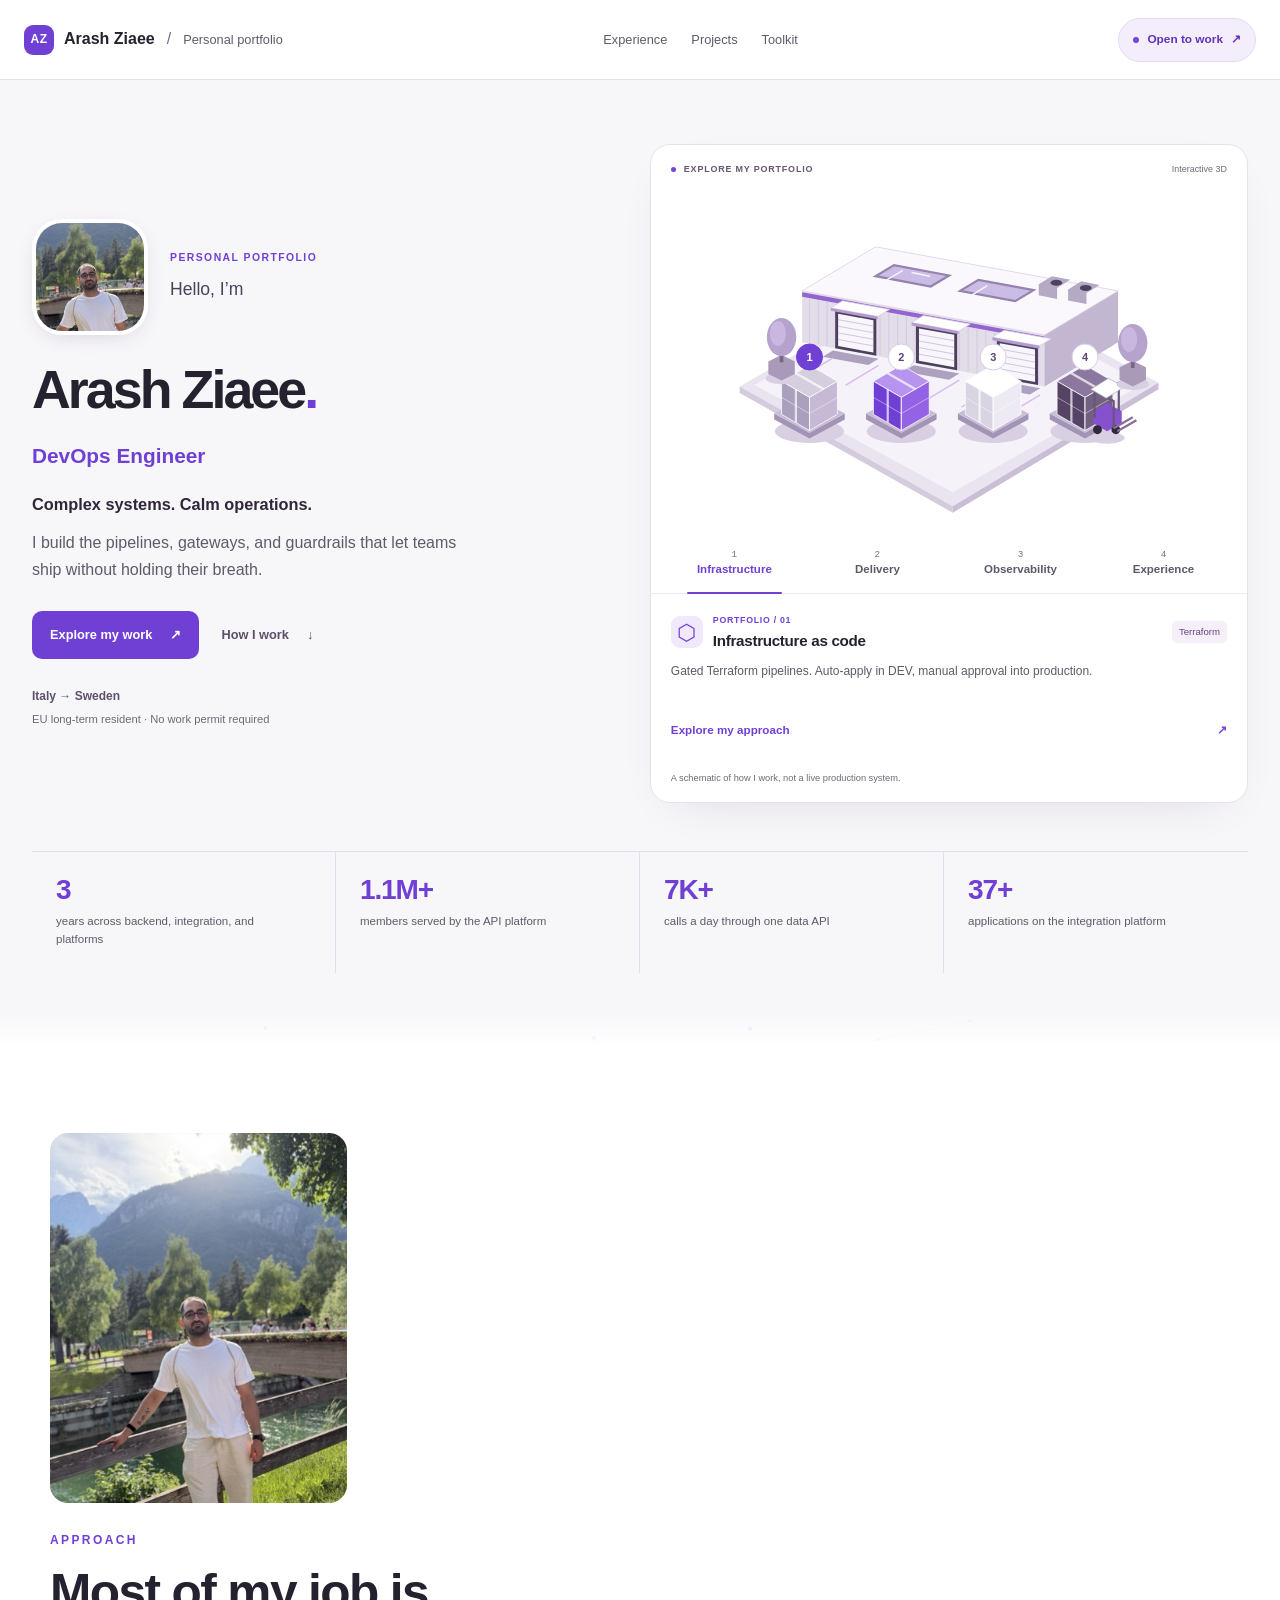
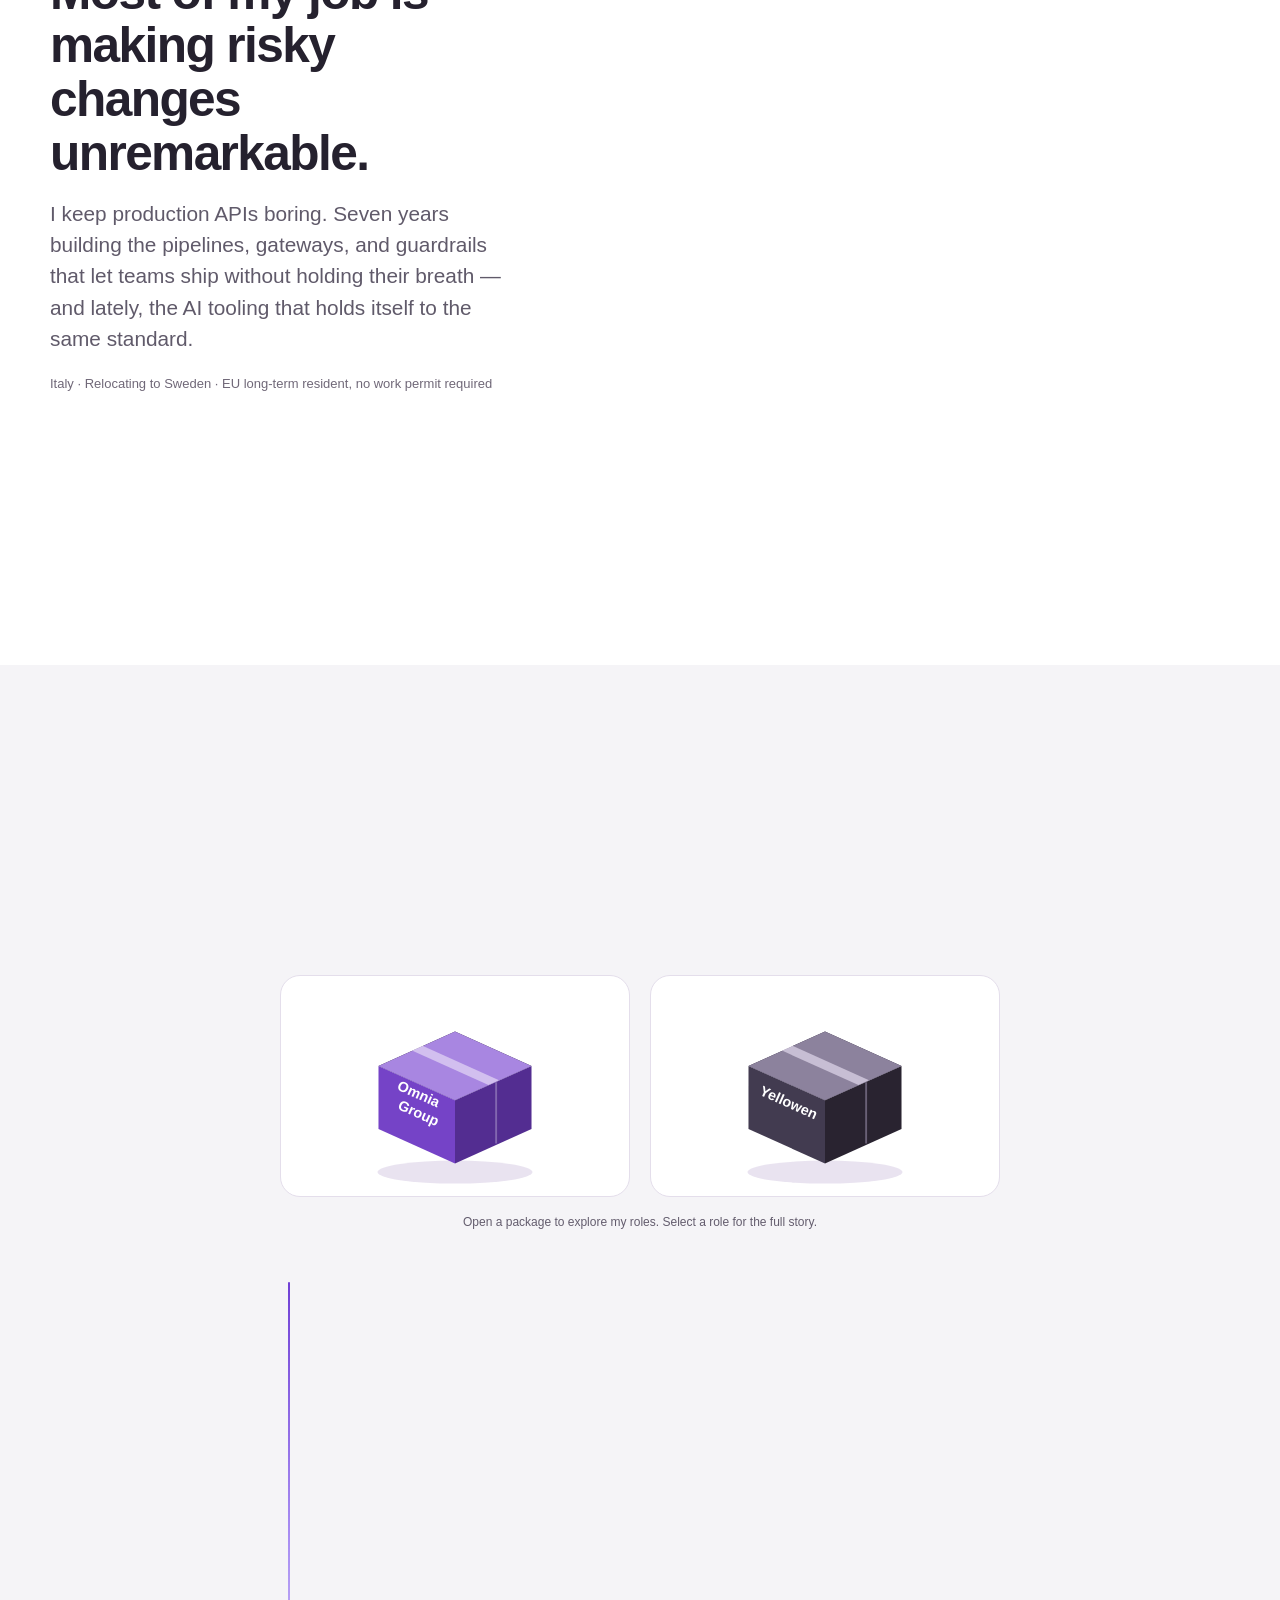
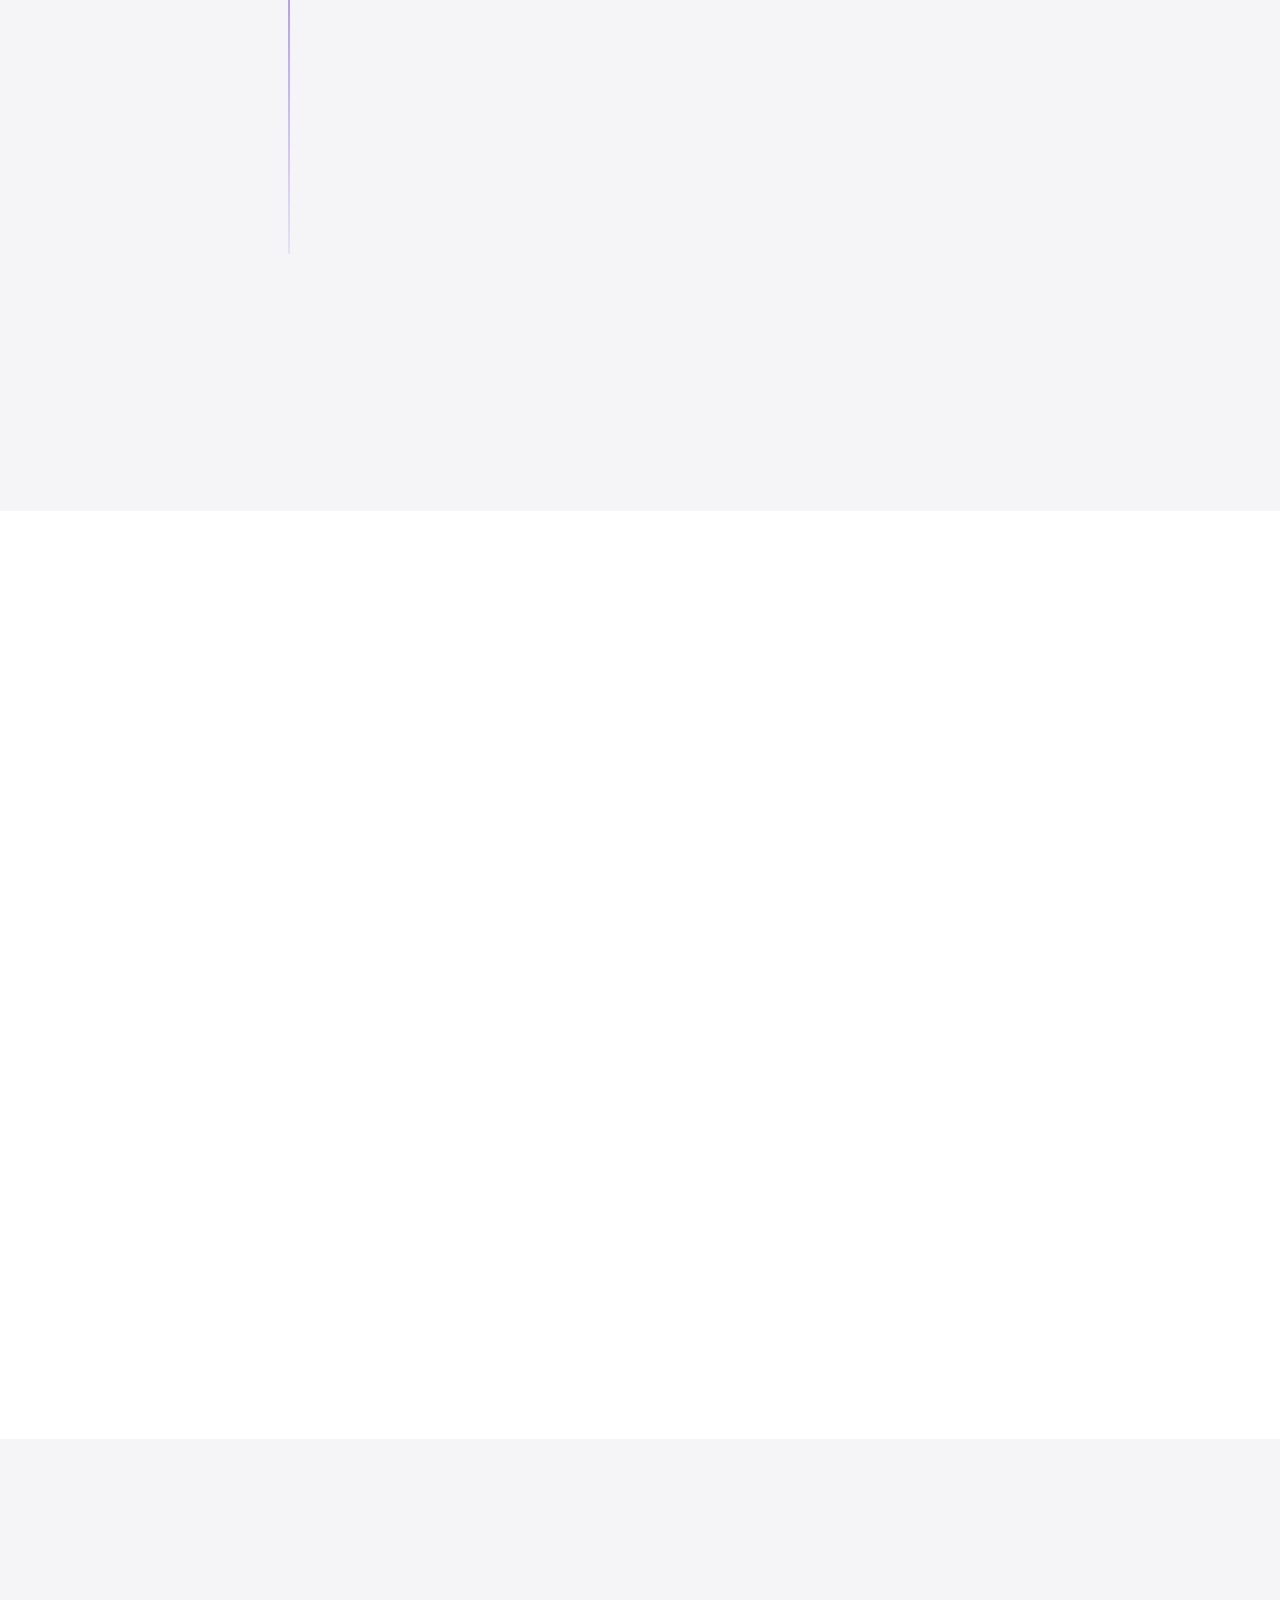
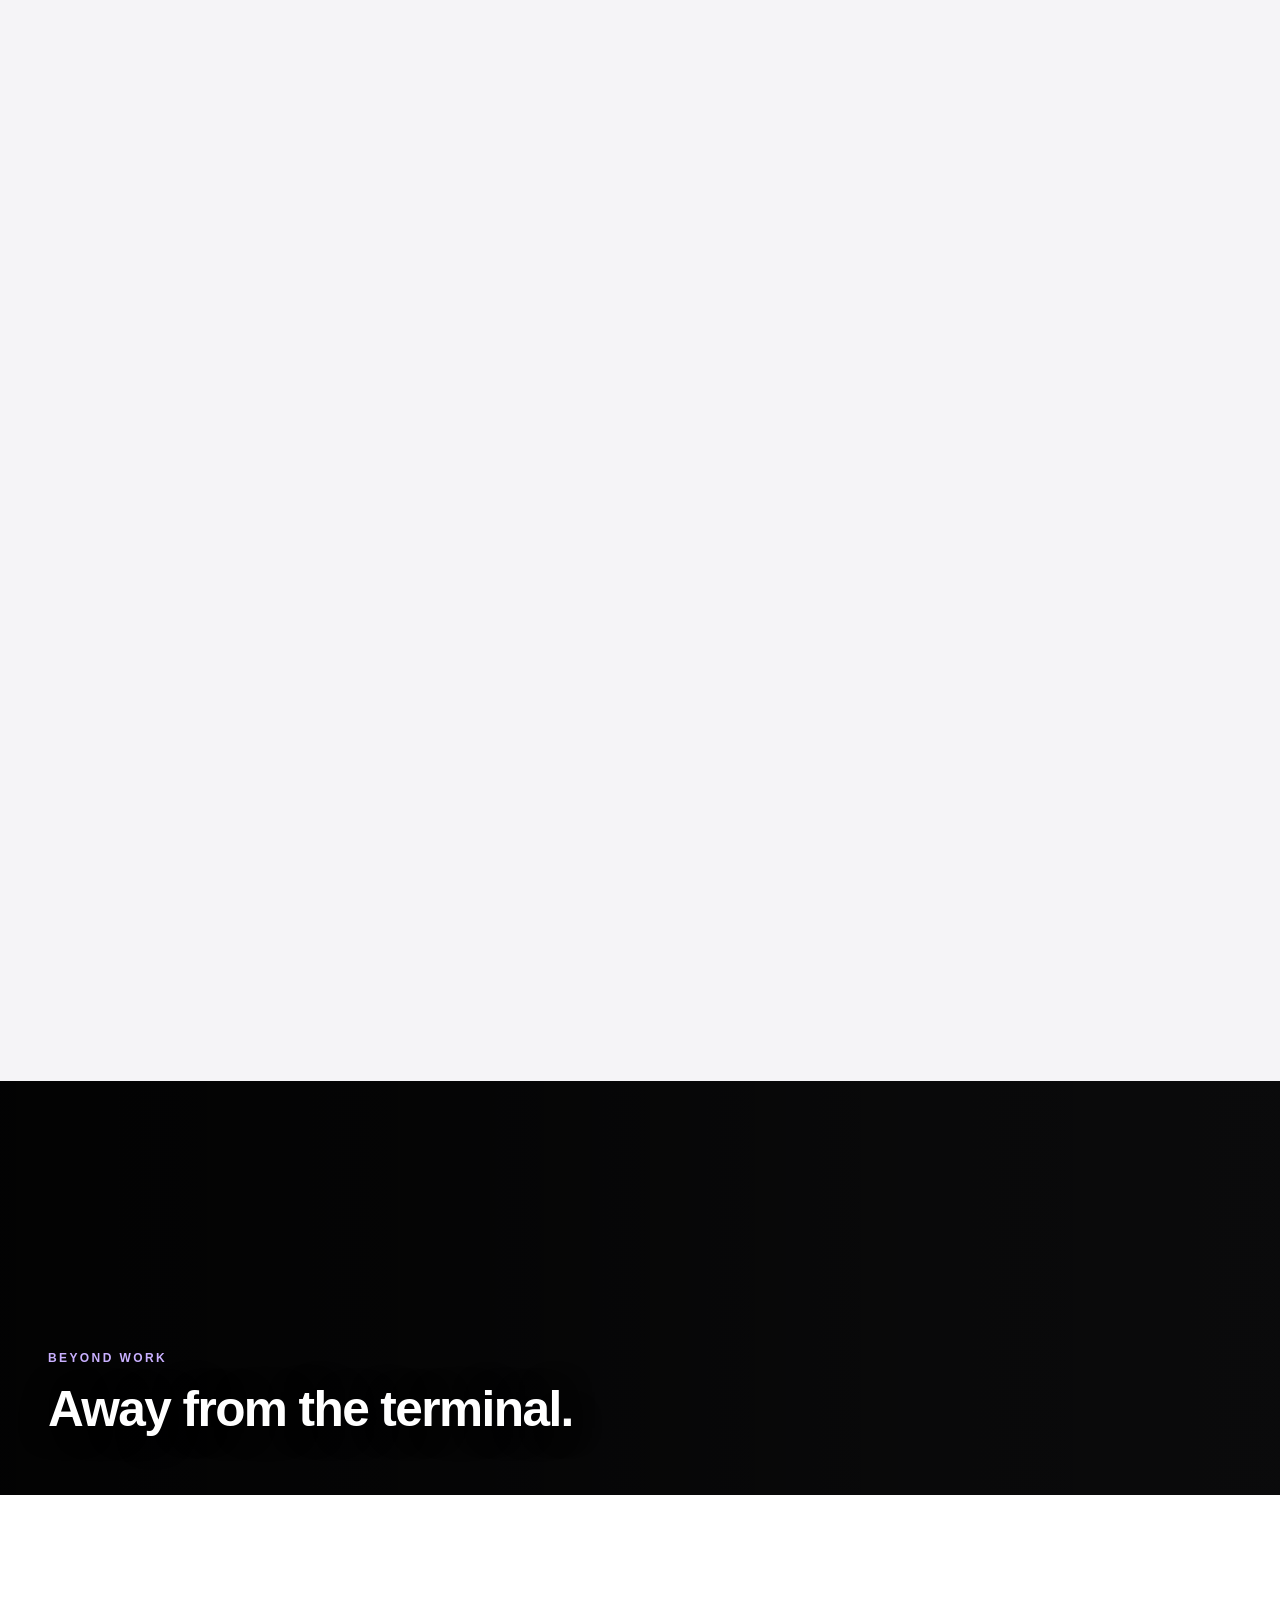
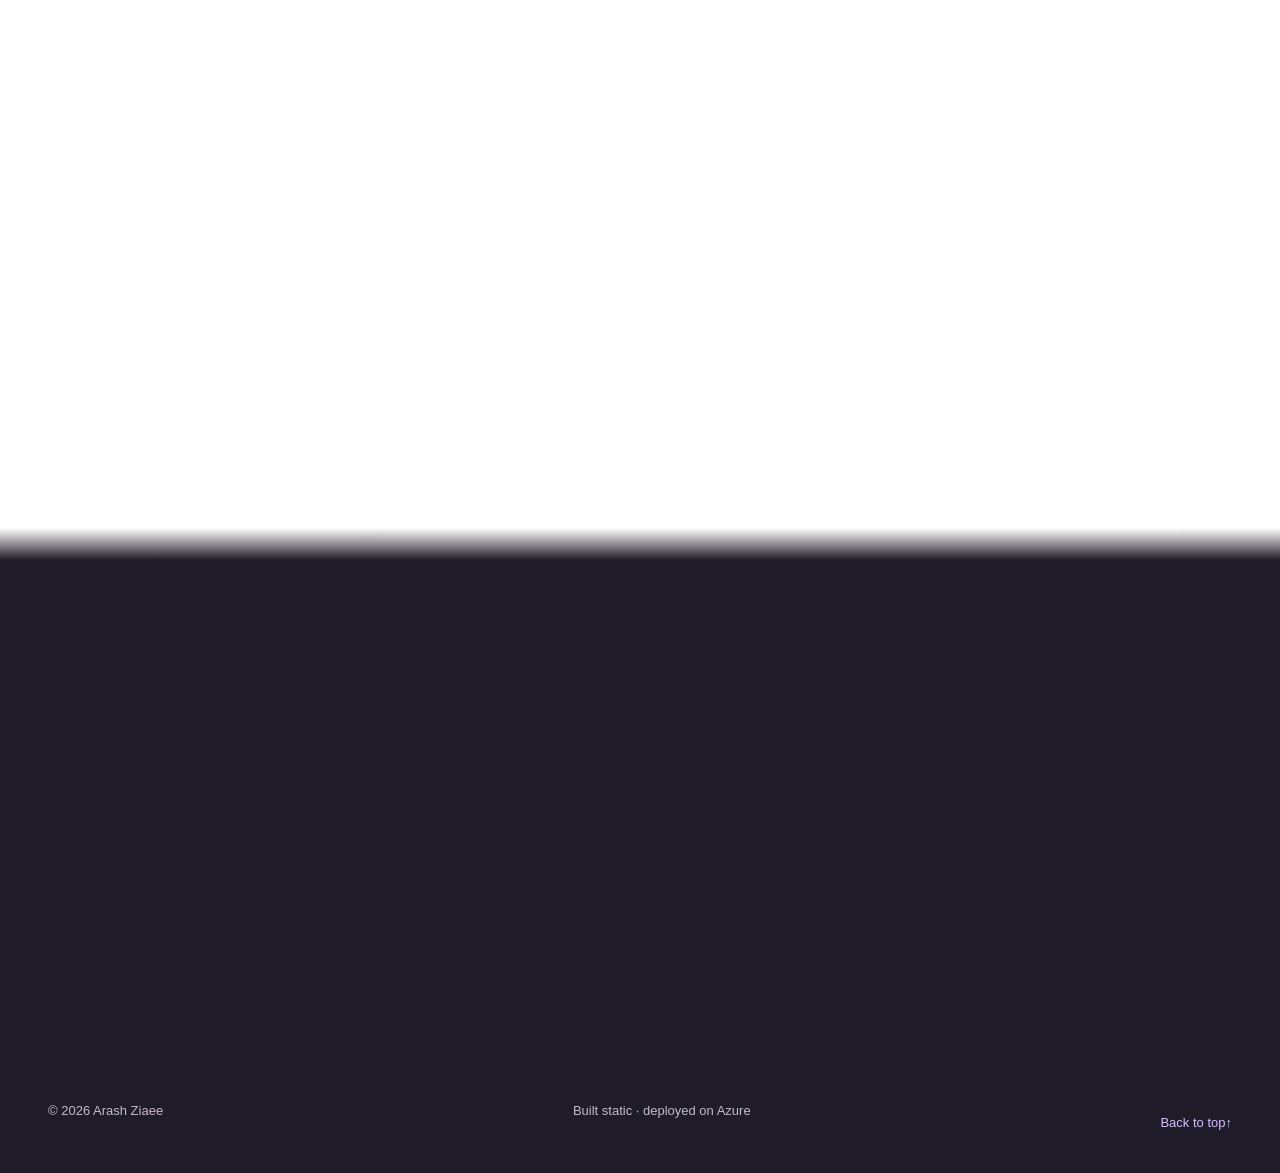
==== commit 482cfc26: "Publish portfolio c6a1ee07f1db" ====
--- a/index.html
+++ b/index.html
@@ -27,7 +27,7 @@
 <meta name="twitter:description" content="I keep production APIs boring. Seven years of pipelines, gateways, and guardrails.">
 <meta name="twitter:image" content="https://arashzitaly.github.io/img/og.fd5cb17e.jpg">
 
-<link rel="stylesheet" href="app.7e48c582.css">
+<link rel="stylesheet" href="app.9545d128.css">
 <link rel="manifest" href="manifest.webmanifest">
 <link rel="apple-touch-icon" href="img/icon-180.20988142.png">
 <link rel="icon" href="data:image/svg+xml,<svg xmlns='http://www.w3.org/2000/svg' viewBox='0 0 100 100'><circle cx='50' cy='50' r='38' fill='none' stroke='%23a882ff' stroke-width='7'/><circle cx='50' cy='50' r='11' fill='%23a882ff'/></svg>">
@@ -61,21 +61,25 @@
 <!-- ============ PLATFORM OVERVIEW ============ -->
 <section class="hero" id="hero">
   <header class="console-bar">
-    <a class="console-brand" href="#hero"><span class="brand-cube" aria-hidden="true">⬡</span> Arash Ziaee<span class="brand-divider">/</span><span class="brand-label">Portfolio</span></a>
+    <a class="console-brand" href="#hero"><span class="brand-cube" aria-hidden="true">AZ</span> Arash Ziaee<span class="brand-divider">/</span><span class="brand-label">Personal portfolio</span></a>
     <nav class="console-nav" aria-label="Main navigation"><a href="#experience">Experience</a><a href="#projects">Projects</a><a href="#toolkit">Toolkit</a></nav>
     <a class="availability" href="#contact"><span aria-hidden="true"></span>Open to work <span class="availability-arrow" aria-hidden="true">↗</span></a>
   </header>
   <div class="overview-layout">
     <div class="overview-copy">
-      <p class="eyebrow">DEVOPS · CLOUD · API PLATFORMS</p>
-      <h1>Complex systems.<br><span>Calm operations.</span></h1>
-      <p class="overview-role">Arash Ziaee · DevOps Engineer</p>
+      <div class="overview-identity">
+        <div class="overview-portrait"><img src="img/portrait-380.8a34719b.jpg" width="380" height="475" alt="Arash Ziaee" fetchpriority="high" decoding="async"></div>
+        <div><p class="eyebrow">PERSONAL PORTFOLIO</p><p class="overview-greeting">Hello, I’m</p></div>
+      </div>
+      <h1>Arash Ziaee<span>.</span></h1>
+      <p class="overview-role">DevOps Engineer</p>
+      <p class="overview-statement">Complex systems. Calm operations.</p>
       <p class="overview-intro">I build the pipelines, gateways, and guardrails that let teams ship without holding their breath.</p>
       <div class="overview-actions"><a class="primary-action" href="#projects">Explore my work <span aria-hidden="true">↗</span></a><a class="secondary-action" href="#approach">How I work <span aria-hidden="true">↓</span></a></div>
       <p class="overview-location">Italy → Sweden <span>EU long-term resident · No work permit required</span></p>
     </div>
     <div class="platform-scene" data-focus="infra">
-      <div class="scene-heading"><span class="scene-led" aria-hidden="true"></span> A WORLD OF MY WORK <span>Interactive 3D</span></div>
+      <div class="scene-heading"><span class="scene-led" aria-hidden="true"></span> EXPLORE MY PORTFOLIO <span>Interactive 3D</span></div>
       <div class="scene-world">
       <canvas class="architecture-3d" id="architecture-3d" tabindex="-1" role="group" aria-label="Interactive 3D scene. Infrastructure, Delivery, Observability and Experience packages" aria-describedby="scene-help">Use the named packages to explore the portfolio.</canvas>
       <svg class="platform-map" viewBox="0 0 680 490" aria-hidden="true" focusable="false">
--- a/app.9545d128.css
+++ b/app.9545d128.css
@@ -0,0 +1,1937 @@
+/* ============================================================
+   Arash Ziaee — portfolio
+
+   A spatial overview, native content disclosures and section navigation.
+   ============================================================ */
+
+:root {
+  --d-bg:      #000000;
+  --d-bg-2:    #0a0a0c;
+  --d-text:    #f5f5f7;
+  --d-muted:   #8a8a91;          /* 6.12:1 on black */
+  /* was #5d5d64 -- 3.22:1, below AA for the 12-13px text that uses it */
+  --d-faint:   #7a7a82;          /* 4.93:1 on black */
+  --d-accent:  #b18cff;
+
+  --l-bg:      #ffffff;
+  --l-grey:    #f5f5f7;
+  --l-text:    #1d1d1f;
+  /* muted darkened a step so faint could be darkened without the two
+     collapsing into one another; faint was 2.57:1 on the grey band */
+  --l-muted:   #5a5a60;          /* 6.86:1 on white, 6.40:1 on #f5f5f7 */
+  --l-faint:   #6d6d75;          /* 5.12:1 on white, 4.78:1 on #f5f5f7 */
+  --l-accent:  #6d3ef0;
+  --l-line:    rgba(0, 0, 0, 0.08);
+
+  /* No webfont. The stack already put -apple-system first, so Inter was
+     never used on a Mac -- it was a render-blocking third-party request
+     that returned a face nobody saw. Each platform's own UI face now
+     carries the design: Segoe UI on Windows, Roboto on Android. */
+  --font: -apple-system, BlinkMacSystemFont, 'SF Pro Display', 'SF Pro Text',
+          'Segoe UI', Roboto, 'Helvetica Neue', Arial, sans-serif;
+  --mono: ui-monospace, SFMono-Regular, 'SF Mono', Menlo, Consolas,
+          'Liberation Mono', monospace;
+
+  --wrap: 980px;
+  --tight: 720px;
+  --pad: clamp(22px, 5vw, 48px);
+
+  --ease: cubic-bezier(0.22, 1, 0.36, 1);
+  --ease-out: cubic-bezier(0.16, 1, 0.3, 1);
+}
+
+* { box-sizing: border-box; }
+
+html {
+  scroll-behavior: smooth;
+  scroll-padding-top: 40px;
+  -webkit-text-size-adjust: 100%;
+}
+@media (prefers-reduced-motion: reduce) { html { scroll-behavior: auto; } }
+
+body {
+  margin: 0;
+  background: var(--l-bg);
+  color: var(--l-text);
+  font-family: var(--font);
+  font-size: 17px;
+  line-height: 1.55;
+  -webkit-font-smoothing: antialiased;
+  -moz-osx-font-smoothing: grayscale;
+  /* No overflow clamp here, on purpose.
+     `overflow-x: hidden` on body makes body a scroll container, which can
+     break the sticky column; `overflow-x: clip` propagates to the viewport
+     and, measured in Chrome, stopped the page scrolling vertically at all.
+     Neither is needed: the only things that reach past the viewport are
+     the hero portrait and its glow, and .hero already clips both. */
+}
+
+.skip {
+  /* parked above the viewport, not 9999px to the left: a box that wide is
+     the one element on the page that can produce horizontal overflow */
+  position: absolute; left: 0; top: 0; z-index: 300;
+  transform: translateY(-130%);
+  background: var(--l-accent); color: #fff; padding: 12px 18px; border-radius: 0 0 8px 0;
+  text-decoration: none;
+  transition: transform .18s var(--ease);
+}
+.skip:focus { transform: translateY(0); }
+
+:focus-visible { outline: 2px solid var(--l-accent); outline-offset: 3px; border-radius: 4px; }
+.is-dark :focus-visible, .hero :focus-visible { outline-color: var(--d-accent); }
+
+/* ============================================================
+   SCROLL RAIL
+   Ticks are anchors with a generous invisible hit area; the
+   label is a tooltip so the rail itself stays almost nothing.
+   ============================================================ */
+
+.rail {
+  position: fixed;
+  left: 0; top: 50%;
+  transform: translateY(-50%);
+  z-index: 90;
+  display: flex; flex-direction: column;
+  /* 22px gap + the 2px tick = a 24px pitch. WCAG 2.2 SC 2.5.8 lets a
+     target stay under 24x24 as long as a 24px circle centred on each one
+     does not reach the next; at this pitch they are exactly tangent.
+     A tighter rail looked closer to the reference and failed that. */
+  gap: 22px;
+  padding: 20px 16px 20px 12px;
+  transition: opacity .45s var(--ease), visibility .45s var(--ease);
+}
+/* Only script hides it. Two reasons: with scripting off nothing would ever
+   add .show, and an opacity-0 rail still holds eleven links in the tab
+   order -- a keyboard user used to hit all of them, invisibly, before
+   reaching the page. visibility takes them out. */
+.js .rail { opacity: 0; visibility: hidden; pointer-events: none; }
+.js .rail.show { opacity: 1; visibility: visible; pointer-events: auto; }
+
+.tick {
+  position: relative;
+  display: block;
+  height: 2px;
+  border-radius: 2px;
+  background: currentColor;
+  text-decoration: none;
+  transition: width .3s var(--ease), background .3s var(--ease), opacity .3s var(--ease);
+}
+.tick--major { width: 18px; opacity: 0.42; }
+.tick--minor { width: 10px; opacity: 0.26; }
+
+/* clickable target far larger than the 2px mark. 12px tall against a 14px
+   pitch: as big as it goes before neighbouring ticks start stealing each
+   other's clicks. */
+.tick::before { content: ''; position: absolute; inset: -10px -10px -10px -12px; }
+
+.rail.on-dark  .tick { color: #ffffff; }
+.rail.on-light .tick { color: #1d1d1f; }
+
+.tick:hover { opacity: 0.85; }
+.tick.active {
+  width: 28px;
+  opacity: 1;
+  background: var(--d-accent);
+}
+.rail.on-light .tick.active { background: var(--l-accent); }
+
+.tick span {
+  position: absolute;
+  left: calc(100% + 12px);
+  top: 50%;
+  transform: translateY(-50%) translateX(-4px);
+  white-space: nowrap;
+  padding: 7px 12px;
+  border-radius: 9px;
+  font-size: 0.75rem;
+  font-weight: 500;
+  letter-spacing: -0.005em;
+  background: rgba(28, 28, 33, 0.92);
+  color: #f5f5f7;
+  backdrop-filter: blur(14px);
+  -webkit-backdrop-filter: blur(14px);
+  box-shadow: 0 6px 22px rgba(0, 0, 0, 0.28);
+  opacity: 0;
+  pointer-events: none;
+  transition: opacity .2s var(--ease), transform .2s var(--ease);
+}
+.tick:hover span, .tick:focus-visible span {
+  opacity: 1;
+  transform: translateY(-50%) translateX(0);
+}
+
+/* ============================================================
+   HERO — the graph navigator
+   ============================================================ */
+
+.hero {
+  position: relative;
+  min-height: 100svh;
+  display: flex; align-items: center; justify-content: center;
+  padding: 60px var(--pad) 72px;
+  background: var(--d-bg);
+  color: var(--d-text);
+  overflow: hidden;
+}
+
+/* blurred portrait, beneath everything. Small source, scaled up:
+   the upscale does most of the blur, and a big filter on a
+   full-size image is slow to composite. */
+.hero__portrait {
+  position: absolute; inset: 0; z-index: 0;
+  width: 100%; height: 100%;
+  object-fit: cover;
+  object-position: 50% 26%;
+  /* toned down hard: at full strength the photo's greens lifted the
+     ground and the graph edges stopped reading against it */
+  filter: blur(46px) saturate(72%) brightness(0.8);
+  transform: scale(1.25);
+  opacity: 0.32;
+  pointer-events: none;
+  user-select: none;
+}
+
+/* scrim over the portrait: darkest behind the hub, so the name and the
+   edges keep their contrast wherever the photo happens to be bright */
+.hero::before {
+  content: '';
+  position: absolute; inset: 0; z-index: 1;
+  background:
+    radial-gradient(ellipse 72% 58% at 50% 44%,
+      rgba(0,0,0,0.74) 0%, rgba(0,0,0,0.42) 55%, rgba(0,0,0,0.26) 100%),
+    rgba(0,0,0,0.30);
+  pointer-events: none;
+}
+
+.hero__glow {
+  position: absolute; z-index: 1;
+  left: 50%; top: 44%;
+  width: min(1200px, 135vw); aspect-ratio: 1.55;
+  transform: translate(-50%, -50%);
+  background: radial-gradient(ellipse at center,
+    rgba(122, 78, 220, 0.26) 0%,
+    rgba(80, 50, 160, 0.11) 40%,
+    transparent 70%);
+  pointer-events: none;
+}
+
+.hero__dust {
+  position: absolute; inset: 0; z-index: 1;
+  width: 100%; height: 100%;
+  opacity: 0.5;
+  pointer-events: none;
+}
+
+.hero__hint {
+  position: absolute; z-index: 3;
+  bottom: 26px; left: 0; right: 0;
+  margin: 0;
+  text-align: center;
+  font-size: 0.75rem;
+  letter-spacing: 0.12em;
+  text-transform: lowercase;
+  color: var(--d-faint);
+}
+
+/* ---- the graph ---- */
+
+.gnav {
+  position: absolute; inset: 0; z-index: 2;
+  display: grid; place-items: center;
+}
+
+.gnav__field {
+  position: relative;
+  width: min(1060px, 94vw);
+  height: min(640px, 74vh);
+  animation: drift 30s ease-in-out infinite alternate;
+}
+/* the whole field drifts, so edges stay attached to their nodes.
+   Moving nodes individually would need JS writing element.style,
+   which the CSP blocks. */
+@keyframes drift {
+  from { transform: translate(-9px, -7px) rotate(-0.45deg); }
+  to   { transform: translate(9px, 7px) rotate(0.45deg); }
+}
+
+.gnav__edges {
+  position: absolute; inset: 0;
+  width: 100%; height: 100%;
+  overflow: visible;
+}
+.gnav__edges line {
+  stroke-width: 1;
+  vector-effect: non-scaling-stroke;   /* the viewBox is distorted; strokes must not be */
+}
+.gnav__spokes line { stroke: rgba(177, 140, 255, 0.34); }
+.gnav__ring   line { stroke: rgba(177, 140, 255, 0.17); }
+.gnav__strays line { stroke: rgba(177, 140, 255, 0.11); }
+
+.hub {
+  position: absolute;
+  left: 50%; top: 44%;
+  transform: translate(-50%, -50%);
+  text-align: center;
+  pointer-events: none;
+}
+.hub__name {
+  margin: 0 0 6px;
+  font-size: clamp(2.3rem, 6.4vw, 4.4rem);
+  font-weight: 700;
+  line-height: 1;
+  letter-spacing: -0.042em;
+  color: #fff;
+  text-shadow: 0 2px 40px rgba(0, 0, 0, 0.55);
+}
+.hub__role {
+  margin: 0;
+  font-size: 0.78rem;
+  font-weight: 600;
+  letter-spacing: 0.22em;
+  text-transform: uppercase;
+  color: var(--d-accent);
+}
+
+/* The one line a recruiter needs before anything else.
+
+   Without it the first full screen said only the name and the job
+   title, and the two facts that decide whether to read on -- the
+   country, and that no work permit is needed -- were 8,000px down
+   the page. It is deliberately quiet: small, wide-tracked, and
+   narrow enough that it never reaches the node labels around it. */
+.hub__open {
+  margin: 16px auto 0;
+  max-width: 31em;
+  font-size: 0.8rem;
+  font-weight: 500;
+  line-height: 1.5;
+  /* not --d-muted: that token is measured against pure black, and
+     the hero glow sits behind this line. #a9a9b4 holds 6.7:1 over
+     the brightest part of the glow, where --d-muted gave 4.6:1. */
+  color: #a9a9b4;
+}
+.hub__dot {
+  display: inline-block;
+  width: 6px; height: 6px;
+  margin-right: 8px;
+  border-radius: 50%;
+  background: var(--d-accent);
+  box-shadow: 0 0 0 3px rgba(139, 106, 255, 0.18);
+  vertical-align: 1px;
+}
+
+.gnode {
+  position: absolute;
+  transform: translate(-50%, -50%);
+  display: flex; flex-direction: column; align-items: center; gap: 9px;
+  padding: 8px 12px;
+  text-decoration: none;
+  font-size: 0.85rem;
+  font-weight: 500;
+  letter-spacing: -0.008em;
+  color: rgba(245, 245, 247, 0.74);
+  text-shadow: 0 1px 14px rgba(0, 0, 0, 0.7);
+  transition: color .25s var(--ease);
+}
+.gnode::before {
+  content: '';
+  width: 12px; height: 12px;
+  border-radius: 50%;
+  background: var(--d-accent);
+  box-shadow: 0 0 0 5px rgba(177, 140, 255, 0.10), 0 0 18px rgba(177, 140, 255, 0.55);
+  transition: transform .32s var(--ease), box-shadow .32s var(--ease);
+}
+.gnode:hover, .gnode:focus-visible { color: #fff; }
+.gnode:hover::before, .gnode:focus-visible::before {
+  transform: scale(1.55);
+  box-shadow: 0 0 0 10px rgba(177, 140, 255, 0.15), 0 0 30px rgba(177, 140, 255, 0.9);
+}
+
+.gnode--approach   { left: 20%; top: 24%; }
+.gnode--experience { left: 78%; top: 20%; }
+.gnode--projects   { left: 86%; top: 54%; }
+.gnode--toolkit    { left: 62%; top: 82%; }
+.gnode--beyond     { left: 28%; top: 78%; }
+.gnode--contact    { left: 11%; top: 55%; }
+
+.stray {
+  position: absolute;
+  width: 6px; height: 6px;
+  border-radius: 50%;
+  background: rgba(177, 140, 255, 0.40);
+  transform: translate(-50%, -50%);
+  animation: twinkle 6s ease-in-out infinite;
+}
+.s1 { left: 38%; top: 11%; animation-delay: 0s; }
+.s2 { left: 93%; top: 33%; animation-delay: 1.1s; }
+.s3 { left: 6%;  top: 33%; animation-delay: 2.2s; }
+.s4 { left: 55%; top: 94%; animation-delay: 3.3s; }
+.s5 { left: 16%; top: 91%; animation-delay: 4.4s; }
+.s6 { left: 72%; top: 64%; animation-delay: 5.5s; }
+@keyframes twinkle {
+  0%, 100% { opacity: 0.30; }
+  50%      { opacity: 0.85; }
+}
+
+/* ============================================================
+   STATS
+   ============================================================ */
+
+.stats { background: var(--d-bg); color: var(--d-text); padding: 20px var(--pad) 64px; }
+.stats__grid {
+  max-width: var(--wrap); margin: 0 auto;
+  display: grid; grid-template-columns: repeat(4, 1fr); gap: 20px;
+}
+.stat { text-align: center; }
+.stat__num {
+  font-size: clamp(2.2rem, 5.2vw, 3.5rem);
+  font-weight: 700; letter-spacing: -0.04em; line-height: 1;
+  margin-bottom: 12px;
+  background: linear-gradient(180deg, #ffffff 0%, #b8a6e8 130%);
+  -webkit-background-clip: text; background-clip: text;
+  -webkit-text-fill-color: transparent; color: transparent;
+  font-variant-numeric: tabular-nums;
+}
+.stat__label {
+  font-size: 0.8125rem; color: var(--d-faint); line-height: 1.45;
+  max-width: 200px; margin: 0 auto;
+}
+
+/* ============================================================
+   SEAMS — the graph as section separator
+   Eight stops: two would band, and spend the height in dead grey.
+   ============================================================ */
+
+.seam { position: relative; height: clamp(96px, 12vw, 150px); overflow: hidden; }
+.seam__graph { position: absolute; inset: 0; width: 100%; height: 100%; display: block; }
+
+.seam--down {
+  background: linear-gradient(180deg,
+    #000000 0%, #05050a 34%, #101017 54%, #23232d 70%,
+    #4a4a57 81%, #8d8d99 89%, #c9c9d1 95%, #ffffff 100%);
+}
+.seam--up {
+  background: linear-gradient(180deg,
+    #ffffff 0%, #c9c9d1 5%, #8d8d99 11%, #4a4a57 19%,
+    #23232d 30%, #101017 46%, #05050a 66%, #000000 100%);
+}
+
+/* The constellation separator used to sit here.
+
+   Four identical copies, each a 40px squiggle inside 81px of
+   vertical space -- 324px of page spent separating bands that the
+   alternating white / #f5f5f7 backgrounds already separate. Cut on
+   the same pass that tightened the rhythm. The motif still carries
+   the hero and the two seams. */
+
+/* ============================================================
+   LIGHT BANDS
+   ============================================================ */
+
+/* The rhythm was clamp(80px, 12vw, 150px). At 1024px that is
+   122.88px at the top AND the bottom of five bands -- 1,229px of
+   empty page before the seams and separators are counted. A sweep
+   for bands of pure empty pixels found six runs between 148px and
+   375px. About 70px at that width still reads as a deliberate gap
+   and returns roughly 500px of scroll. */
+.band { padding: clamp(52px, 7vw, 96px) var(--pad); }
+.band--white { background: var(--l-bg); }
+.band--grey  { background: var(--l-grey); }
+
+.wrap { max-width: var(--wrap); margin: 0 auto; }
+.wrap--tight { max-width: var(--tight); }
+.wrap--center { max-width: var(--tight); margin: 0 auto clamp(32px, 4.4vw, 54px); text-align: center; }
+
+.eyebrow {
+  margin: 0 0 16px;
+  font-size: 0.75rem; font-weight: 600;
+  letter-spacing: 0.2em; text-transform: uppercase;
+  color: var(--l-accent);
+}
+
+.h2 {
+  margin: 0 0 18px;
+  font-size: clamp(1.9rem, 5vw, 3.1rem);
+  font-weight: 650; line-height: 1.08; letter-spacing: -0.032em;
+  color: var(--l-text);
+}
+.h2--center { margin-left: auto; margin-right: auto; }
+
+.lede {
+  margin: 0;
+  font-size: clamp(1.05rem, 2.2vw, 1.3rem);
+  color: var(--l-muted); font-weight: 400; line-height: 1.5;
+}
+.lede--center { max-width: 620px; margin: 0 auto; }
+
+.loc {
+  margin: 20px 0 0;
+  font-size: 0.8125rem;
+  color: var(--l-faint);
+}
+
+/* ---- split: sticky heading + flowing panels ---- */
+
+.split {
+  max-width: 1180px; margin: 0 auto;
+  display: grid; grid-template-columns: minmax(0, 0.85fr) minmax(0, 1.15fr);
+  gap: clamp(40px, 7vw, 96px);
+  align-items: start;
+}
+.split__sticky { position: sticky; top: 72px; }
+.split__flow { display: flex; flex-direction: column; gap: 18px; }
+
+.panel { position: relative; padding: 34px 32px; background: var(--l-grey); border-radius: 22px; }
+.band--grey .panel { background: #fff; }
+.panel__idx {
+  display: block; font-family: var(--mono); font-size: 0.75rem;
+  color: var(--l-accent); margin-bottom: 12px; letter-spacing: 0.05em;
+}
+.panel h3 { margin: 0 0 10px; font-size: 1.3rem; font-weight: 600; letter-spacing: -0.02em; color: var(--l-text); }
+.panel p { margin: 0; color: var(--l-muted); font-size: 1rem; }
+
+.note {
+  padding: 26px 30px; border-radius: 20px;
+  background-color: #fff;
+  background: linear-gradient(135deg, rgba(109,62,240,0.07), rgba(109,62,240,0.03));
+  color: var(--l-text); font-size: 0.975rem; line-height: 1.6;
+  border-left: 3px solid var(--l-accent);
+}
+
+/* ---- experience: a roadmap of expandable steps ----
+
+   Was a flat wall of five roles and eighteen bullets, all open at once.
+   Each role is now a <details>, which gives the open/close behaviour,
+   the keyboard handling and the screen-reader state for free -- and
+   keeps working with scripting off, which a JS accordion would not.
+   Only the current role starts open.                                  */
+
+.road { position: relative; padding-left: 34px; }
+
+.road__spine {
+  position: absolute; left: 8px; top: 10px; bottom: 10px; width: 2px;
+  border-radius: 2px;
+  /* the page runs newest-first, so the line fades as it goes back */
+  background: linear-gradient(180deg,
+    var(--l-accent) 0%, rgba(109, 62, 240, 0.55) 46%, rgba(109, 62, 240, 0.10) 100%);
+}
+
+.road__era {
+  position: relative;
+  margin: 0 0 18px;
+  font-family: var(--mono); font-size: 0.68rem;
+  letter-spacing: 0.16em; text-transform: uppercase;
+  color: var(--l-faint);
+}
+.road__era--end { margin: 18px 0 0; }
+.road__era::before {
+  content: ''; position: absolute; left: -31px; top: 4px;
+  width: 8px; height: 8px; border-radius: 50%;
+  background: rgba(109, 62, 240, 0.45);
+}
+
+/* ---- level 1: the company ---- */
+
+.org { position: relative; margin: 0 0 14px; scroll-margin-top: 44px; }
+.org::before {
+  content: ''; position: absolute; left: -35px; top: 4px;
+  width: 20px; height: 20px; border-radius: 50%;
+  background: var(--l-grey);
+  border: 2.5px solid var(--l-accent);
+  transition: background .25s var(--ease);
+}
+.org[open]::before { background: var(--l-accent); box-shadow: 0 0 0 4px rgba(109, 62, 240, 0.12); }
+
+.org__head {
+  position: relative;
+  display: grid;
+  grid-template-columns: 1fr auto;
+  align-items: baseline;
+  gap: 2px 14px;
+  padding: 2px 34px 2px 0;
+  cursor: pointer;
+  list-style: none;
+}
+.org__head::-webkit-details-marker { display: none; }
+.org__head:hover .org__name { color: var(--l-accent); }
+
+.org__name {
+  margin: 0; font-size: clamp(1.15rem, 2.4vw, 1.4rem);
+  font-weight: 650; letter-spacing: -0.024em; color: var(--l-text);
+  transition: color .2s var(--ease);
+}
+.org__name span { color: var(--l-faint); font-weight: 400; font-size: 0.8em; }
+.org__meta { grid-column: 1; font-size: 0.8125rem; color: var(--l-accent); font-weight: 500; }
+.org__count {
+  grid-column: 2; grid-row: 1;
+  font-family: var(--mono); font-size: 0.7rem; color: var(--l-faint);
+}
+/* The company chevron, larger than a role's.
+
+   top: 22px, not 12px. The header is two lines and the chevron was
+   anchored near the top of it, which left its ink about 10px above the
+   "N roles" label it reads with -- it looked detached, floating off the
+   corner. 22px puts the ink on the same line as the count.
+
+   The two states carry different translateY on purpose. This chevron is
+   two borders on a rotated square, so its ink sits toward one corner,
+   not at the box centre: pointing down the ink falls below centre,
+   pointing up it rides above. Opposite nudges keep the INK still while
+   the box moves, which is what the eye tracks. Equal values here would
+   make the arrow visibly jump on every toggle. */
+.org__head::after {
+  content: ''; position: absolute; right: 6px; top: 22px;
+  width: 9px; height: 9px;
+  border-right: 2px solid var(--l-faint);
+  border-bottom: 2px solid var(--l-faint);
+  transform: translateY(-50%) rotate(45deg);
+  transition: transform .3s var(--ease), border-color .3s var(--ease);
+}
+.org[open] .org__head::after {
+  transform: translateY(-20%) rotate(-135deg);
+  border-color: var(--l-accent);
+}
+
+/* the roles hang off a second, shorter spine of their own */
+.org__body { position: relative; padding: 16px 0 6px 26px; }
+.org__body::before {
+  content: ''; position: absolute; left: 8px; top: 4px; bottom: 16px;
+  width: 2px; border-radius: 2px;
+  background: rgba(109, 62, 240, 0.22);
+}
+.org[open] .org__body { animation: stepIn .34s var(--ease-out) both; }
+
+/* ---- level 2: the role ---- */
+
+.step {
+  position: relative;
+  margin-bottom: 10px;
+  border: 1px solid var(--l-line);
+  border-radius: 14px;
+  background: #fff;
+}
+/* the node on the spine, filled once the step is open */
+.step::before {
+  content: ''; position: absolute; left: -23px; top: 21px;
+  width: 12px; height: 12px; border-radius: 50%;
+  background: var(--l-grey);
+  border: 2px solid rgba(109, 62, 240, 0.45);
+  transition: background .25s var(--ease), border-color .25s var(--ease);
+}
+.step[open]::before { background: var(--l-accent); border-color: var(--l-accent); }
+
+.step__head {
+  display: flex; flex-wrap: wrap; align-items: baseline; gap: 4px 14px;
+  padding: 15px 46px 15px 18px;
+  cursor: pointer;
+  list-style: none;            /* kills the default triangle */
+  position: relative;
+}
+.step__head::-webkit-details-marker { display: none; }
+.step__head:hover .step__title { color: var(--l-accent); }
+
+.step__title {
+  margin: 0; font-size: 1.0625rem; font-weight: 600;
+  color: var(--l-text); transition: color .2s var(--ease);
+}
+.step__when { font-size: 0.8125rem; color: var(--l-faint); margin-left: auto; }
+
+/* the chevron, drawn from two borders */
+.step__head::after {
+  content: ''; position: absolute; right: 19px; top: 50%;
+  width: 7px; height: 7px;
+  border-right: 1.8px solid var(--l-faint);
+  border-bottom: 1.8px solid var(--l-faint);
+  transform: translateY(-70%) rotate(45deg);
+  transition: transform .3s var(--ease), border-color .3s var(--ease);
+}
+.step[open] .step__head::after {
+  transform: translateY(-25%) rotate(-135deg);
+  border-color: var(--l-accent);
+}
+
+.step__body { padding: 0 20px 18px; }
+.step[open] .step__body { animation: stepIn .34s var(--ease-out) both; }
+@keyframes stepIn {
+  from { opacity: 0; transform: translateY(-7px); }
+  to   { opacity: 1; transform: none; }
+}
+
+.step__list { margin: 0; padding: 0; list-style: none; }
+.step__list li {
+  position: relative; padding-left: 20px; margin-bottom: 9px;
+  color: var(--l-muted); font-size: 0.975rem;
+}
+.step__list li:last-child { margin-bottom: 0; }
+.step__list li::before {
+  content: ''; position: absolute; left: 2px; top: 0.66em;
+  width: 5px; height: 5px; border-radius: 50%;
+  background: var(--l-accent); opacity: 0.45;
+}
+.step__list b { color: var(--l-text); font-weight: 600; }
+
+@media (max-width: 560px) {
+  .road { padding-left: 26px; }
+  .road__spine { left: 5px; }
+  .org::before { left: -27px; width: 16px; height: 16px; }
+  .org__body { padding-left: 20px; }
+  .org__body::before { left: 6px; }
+  .step::before { left: -19px; width: 10px; height: 10px; }
+  .road__era::before { left: -24px; }
+  .step__when { margin-left: 0; width: 100%; }
+  .step__head { padding: 14px 40px 14px 15px; }
+  .step__body { padding: 0 15px 15px; }
+}
+
+.edu {
+  display: grid; grid-template-columns: repeat(auto-fit, minmax(240px, 1fr)); gap: 18px;
+  padding: 30px 32px; background: #fff; border-radius: 22px;
+}
+/* The timeline ends on a "2019" marker. With nothing between that
+   marker and the degrees, two qualifications dated 2023 and 2025
+   read as if they belonged to the 2019 end of a newest-first
+   timeline. The label closes the timeline and opens a new group --
+   and it puts the word Education on a page that never used it. */
+.edu__label {
+  grid-column: 1 / -1;
+  margin: 0;
+  font-size: 0.72rem; font-weight: 600;
+  letter-spacing: 0.18em; text-transform: uppercase;
+  color: var(--l-accent);
+}
+.edu :is(h3, h4) { margin: 0 0 4px; font-size: 1rem; font-weight: 600; color: var(--l-text); }
+.edu p  { margin: 0; font-size: 0.9rem; color: var(--l-muted); }
+
+/* ---- projects: the card IS the toggle ----
+
+   Everything under a project used to sit open on the page at once --
+   six tiles, a note and a chip row, before the reader had shown any
+   interest. The card is a <details> now: name, tagline and the pitch
+   stay visible, the depth is one click away.                        */
+
+.proj {
+  background: var(--l-grey); border-radius: 24px;
+  margin-bottom: 18px; scroll-margin-top: 44px;
+}
+.proj--second { margin-top: 22px; margin-bottom: 0; }
+
+.proj__head {
+  position: relative;
+  display: block;
+  padding: 32px 34px 26px;
+  cursor: pointer;
+  list-style: none;
+  border-radius: 24px;
+  transition: background .3s var(--ease);
+}
+.proj__head::-webkit-details-marker { display: none; }
+.proj__head:hover { background: rgba(109, 62, 240, 0.045); }
+.proj[open] .proj__head { border-radius: 24px 24px 0 0; }
+
+.proj__name {
+  display: block; margin: 0 0 5px; font-family: var(--mono);
+  font-size: clamp(1.2rem, 2.6vw, 1.55rem);
+  font-weight: 500; letter-spacing: -0.02em; color: var(--l-accent);
+  padding-right: 150px;
+}
+.proj__tag {
+  display: block; font-size: 1.0625rem; font-weight: 600; color: var(--l-text);
+  padding-right: 150px;
+}
+.proj__badge {
+  position: absolute; top: 34px; right: 30px;
+  padding: 5px 13px; border-radius: 999px;
+  background: rgba(0, 0, 0, 0.05); font-size: 0.75rem;
+  color: var(--l-muted); font-family: var(--mono);
+}
+.proj__intro {
+  display: block; margin-top: 14px;
+  color: var(--l-muted); font-size: 1.0625rem; line-height: 1.55;
+}
+
+/* the affordance: says what opens, and which way it will go */
+.proj__more {
+  display: inline-flex; align-items: center; gap: 9px;
+  margin-top: 18px;
+  font-size: 0.875rem; font-weight: 600; color: var(--l-accent);
+}
+.proj__more::after {
+  content: ''; width: 7px; height: 7px;
+  border-right: 1.9px solid currentColor;
+  border-bottom: 1.9px solid currentColor;
+  transform: translateY(-2px) rotate(45deg);
+  transition: transform .3s var(--ease);
+}
+.proj[open] .proj__more::after { transform: translateY(1px) rotate(-135deg); }
+.proj[open] .proj__more { color: var(--l-muted); }
+
+.proj__body { padding: 4px 34px 32px; }
+.proj[open] .proj__body { animation: stepIn .38s var(--ease-out) both; }
+.proj__body > .bento:first-child { margin-top: 0; }
+.proj__body .wrap--tight { max-width: none; }
+
+@media (max-width: 560px) {
+  .proj__head { padding: 24px 22px 20px; }
+  .proj__body { padding: 2px 22px 24px; }
+  .proj__name, .proj__tag { padding-right: 0; }
+  .proj__badge { position: static; display: inline-block; margin-bottom: 12px; }
+}
+
+.bento { display: grid; grid-template-columns: repeat(2, 1fr); gap: 16px; margin-bottom: 28px; }
+
+.tile {
+  padding: 30px 28px; background: var(--l-grey); border-radius: 22px;
+  transition: transform .35s var(--ease), background .35s var(--ease);
+}
+.band--white .tile { background: var(--l-grey); }
+.band--grey  .tile { background: #fff; }
+/* inside an open project the card itself is already grey, so a grey
+   tile on it disappears -- they need to come forward, not blend */
+.proj__body .tile { background: #fff; }
+.tile:hover { transform: translateY(-4px); }
+.tile--wide { grid-column: 1 / -1; }
+
+.tile--accent, .band--white .tile--accent, .band--grey .tile--accent,
+.proj__body .tile--accent {
+  grid-column: 1 / -1;
+  background: linear-gradient(140deg, #1d1b2e 0%, #2f2450 55%, #3a2a64 100%);
+  color: #f0ecff;
+}
+.tile :is(h3, h4) {
+  margin: 0 0 10px; font-size: 1.1rem; font-weight: 600;
+  letter-spacing: -0.018em; color: var(--l-text);
+}
+.tile p { margin: 0; font-size: 0.95rem; color: var(--l-muted); line-height: 1.55; }
+.tile.tile--accent :is(h3, h4) { color: #ffffff; }
+.tile.tile--accent p  { color: rgba(240, 236, 255, 0.74); }
+
+.cardgrid { display: grid; grid-template-columns: repeat(auto-fit, minmax(258px, 1fr)); gap: 16px; }
+
+/* ---- chips ---- */
+
+.chips { display: flex; flex-wrap: wrap; gap: 8px; margin-top: 18px; }
+.chips span {
+  padding: 7px 15px; border-radius: 999px;
+  background: rgba(109, 62, 240, 0.08); color: var(--l-accent);
+  font-size: 0.8125rem; font-weight: 500;
+  transition: background .2s var(--ease);
+}
+.chips span:hover { background: rgba(109, 62, 240, 0.15); }
+.chips--dim span { background: rgba(0,0,0,0.05); color: var(--l-muted); }
+.chips--dim span:hover { background: rgba(0,0,0,0.09); }
+
+.tools { margin-bottom: 34px; }
+.tools :is(h3, h4) {
+  margin: 0; font-size: 0.8125rem; font-weight: 600;
+  letter-spacing: 0.1em; text-transform: uppercase; color: var(--l-faint);
+}
+.tools .chips { margin-top: 12px; }
+
+/* ============================================================
+   CONTACT + FOOTER
+   ============================================================ */
+
+.contact {
+  background: var(--d-bg); color: var(--d-text);
+  padding: clamp(60px, 8.5vw, 116px) var(--pad); text-align: center;
+}
+.contact__inner { max-width: 760px; margin: 0 auto; }
+.hero__eyebrow {
+  margin: 0 0 22px; font-size: 0.75rem; font-weight: 600;
+  letter-spacing: 0.22em; text-transform: uppercase; color: var(--d-accent);
+}
+.contact__h {
+  margin: 0 0 16px; font-size: clamp(2rem, 5.6vw, 3.4rem);
+  font-weight: 650; line-height: 1.08; letter-spacing: -0.035em; color: #fff;
+}
+.contact__sub { margin: 0 0 40px; font-size: 1.0625rem; color: var(--d-muted); }
+
+.pill {
+  display: inline-flex; align-items: center;
+  padding: 12px 26px; border-radius: 999px;
+  font-size: 0.9375rem; font-weight: 500; text-decoration: none;
+  transition: background .25s var(--ease), transform .25s var(--ease);
+}
+.pill--fill { background: var(--d-accent); color: #14101f; font-weight: 600; }
+.pill--fill:hover { background: #c4a4ff; transform: scale(1.035); }
+.pill--lg { padding: 15px 34px; font-size: 1rem; }
+
+.foot {
+  background: var(--d-bg-2); color: var(--d-faint);
+  padding: 28px var(--pad);
+  display: flex; flex-wrap: wrap; gap: 10px; justify-content: space-between;
+  font-size: 0.8125rem;
+}
+
+/* ============================================================
+   MOTION
+   ============================================================ */
+
+/* Gated on .js. Unstyled, a .reveal is simply visible, so a visitor with
+   scripting blocked reads the whole page instead of 39 invisible blocks --
+   which is exactly what the live page used to serve them. */
+.js .reveal {
+  opacity: 0; transform: translateY(34px); filter: blur(4px);
+  transition: opacity .85s var(--ease-out), transform .85s var(--ease-out), filter .85s var(--ease-out);
+}
+.js .reveal.in { opacity: 1; transform: none; filter: blur(0); }
+
+/* hero recedes on scroll, in CSS: the CSP blocks JS style writes */
+@supports (animation-timeline: scroll()) {
+  @media (prefers-reduced-motion: no-preference) {
+    .gnav, .hero__hint {
+      animation: heroRecede linear both;
+      animation-timeline: scroll(root block);
+      animation-range: 0 90vh;
+    }
+  }
+}
+@keyframes heroRecede { to { transform: scale(0.9) translateY(30px); opacity: 0; } }
+
+/* the hero keeps drifting and twinkling long after it has scrolled away;
+   app.js flags that and the compositor gets the work back */
+.hero-off .gnav__field, .hero-off .stray { animation-play-state: paused; }
+
+@media (prefers-reduced-motion: reduce) {
+  .js .reveal { opacity: 1; transform: none; filter: none; transition: none; }
+  .tile:hover, .pill:hover { transform: none; }
+  .gnav__field { animation: none; }
+  .stray { animation: none; opacity: 0.45; }
+}
+
+/* ============================================================
+   RESPONSIVE
+   ============================================================ */
+
+@media (max-width: 960px) {
+  .split { grid-template-columns: 1fr; }
+  .split__sticky { position: static; }
+  .stats__grid { grid-template-columns: repeat(2, 1fr); gap: 34px 20px; }
+}
+
+@media (max-width: 760px) {
+  /* the constellation goes taller and narrower so labels stop colliding */
+  .gnav__field { width: 94vw; height: min(660px, 72vh); }
+  .hub { top: 39%; }
+  .hub__name { font-size: clamp(2rem, 11vw, 3rem); }
+  .gnode { font-size: 0.78rem; gap: 7px; padding: 6px 8px; }
+  .gnode::before { width: 10px; height: 10px; }
+
+  .gnode--approach   { left: 24%; top: 13%; }
+  .gnode--experience { left: 74%; top: 25%; }
+  .gnode--projects   { left: 79%; top: 61%; }
+  .gnode--toolkit    { left: 54%; top: 86%; }
+  .gnode--beyond     { left: 26%; top: 72%; }
+  /* pushed clear of the hub: at this width the name is nearly the
+     full column, so 44% sat right on top of it */
+  .gnode--contact    { left: 15%; top: 55%; }
+
+  .rail { gap: 22px; padding: 16px 12px 16px 8px; }
+  .tick--major { width: 14px; }
+  .tick--minor { width: 8px; }
+  .tick.active { width: 22px; }
+
+  .hero__portrait { filter: blur(32px) saturate(72%) brightness(0.8); opacity: 0.34; }
+  .seam { height: clamp(84px, 18vw, 112px); }
+}
+
+@media (max-width: 560px) {
+  body { font-size: 16px; }
+  .bento { grid-template-columns: 1fr; }
+  .tile--wide, .tile--accent { grid-column: auto; }
+  .stats__grid { grid-template-columns: 1fr; gap: 32px; }
+  .stat__label { max-width: 260px; }
+  .proj, .panel, .tile, .edu { padding-left: 22px; padding-right: 22px; }
+  .job__bar, .job__rolehead { flex-direction: column; align-items: flex-start; gap: 4px; }
+}
+
+/* ============================================================
+   PHOTOGRAPHY
+   ============================================================ */
+
+/* the portrait in the Approach column */
+.me {
+  margin: 0 0 28px;
+  width: min(300px, 64%);
+}
+.me img {
+  display: block;
+  width: 100%;
+  height: auto;
+  aspect-ratio: 4 / 5;
+  object-fit: cover;
+  border-radius: 18px;
+}
+
+/* full-bleed Nordic band opening Beyond Work.
+   The subject sits right of frame and the river runs left, so the
+   scrim is a horizontal gradient and the copy goes on the left. */
+.photoband {
+  position: relative;
+  height: clamp(320px, 46vh, 520px);
+  overflow: hidden;
+  background: #0b0b0c;
+}
+.photoband img {
+  display: block;
+  width: 100%; height: 100%;
+  object-fit: cover;
+  object-position: 50% 38%;
+}
+.photoband::after {
+  content: '';
+  position: absolute; inset: 0;
+  background: linear-gradient(90deg,
+    rgba(0,0,0,0.78) 0%, rgba(0,0,0,0.55) 38%,
+    rgba(0,0,0,0.22) 68%, rgba(0,0,0,0.05) 100%);
+}
+.photoband__copy {
+  position: absolute; z-index: 2;
+  left: 0; bottom: clamp(30px, 5vw, 58px);
+  padding: 0 var(--pad);
+  max-width: 760px;
+}
+.eyebrow--photo { color: #c9b0ff; }
+.photoband__h {
+  margin: 0;
+  font-size: clamp(1.9rem, 5vw, 3.1rem);
+  font-weight: 650;
+  line-height: 1.08;
+  letter-spacing: -0.032em;
+  color: #fff;
+  text-shadow: 0 2px 30px rgba(0, 0, 0, 0.5);
+}
+
+@media (max-width: 760px) {
+  .me { width: min(240px, 58%); }
+  /* the figure is nearly square on a phone, so bias the scrim
+     downward instead of sideways or the copy sits on his face */
+  .photoband::after {
+    background: linear-gradient(180deg,
+      rgba(0,0,0,0.25) 0%, rgba(0,0,0,0.45) 45%, rgba(0,0,0,0.82) 100%);
+  }
+  .photoband img { object-position: 62% 35%; }
+}
+
+/* ============================================================
+   PRINT
+
+   A recruiter's first instinct with a candidate page is Cmd-P.
+   Unstyled, that prints a black hero, a graph nobody can click,
+   and 39 blocks the reveal had left invisible. This turns the
+   page back into a document: paper-white, link targets spelled
+   out, and nothing that only makes sense on a screen.
+   ============================================================ */
+
+@page { margin: 14mm; }
+
+@media print {
+  :root {
+    --l-text: #000; --l-muted: #262626; --l-faint: #444;
+    --l-accent: #000; --l-line: #bbb;
+  }
+
+  body { background: #fff; color: #000; font-size: 10.5pt; line-height: 1.4; }
+
+  /* screen-only furniture */
+  .skip, .rail, .hero__portrait, .hero__glow, .hero__dust, .hero__hint,
+  .gnav__edges, .stray, .gnode, .seam, .photoband { display: none !important; }
+  .hero::before { display: none; }
+
+  /* the hero collapses to a letterhead */
+  .hero {
+    min-height: 0; display: block; overflow: visible;
+    padding: 0 0 10pt; background: #fff; color: #000;
+    break-after: avoid;
+  }
+  .gnav { position: static; display: block; }
+  .gnav__field { position: static; width: auto; height: auto; animation: none; }
+  .hub { position: static; transform: none; text-align: left; }
+  .hub__name { color: #000; font-size: 24pt; text-shadow: none; margin-bottom: 2pt; }
+  .hub__role { color: #000; letter-spacing: 0.16em; }
+
+  .stats { background: #fff; color: #000; padding: 0 0 12pt; }
+  .stats__grid { grid-template-columns: repeat(4, 1fr); gap: 10pt; }
+  .stat__num {
+    background: none; -webkit-text-fill-color: #000; color: #000;
+    font-size: 15pt; margin-bottom: 3pt;
+  }
+  .stat__label { color: #333; font-size: 8pt; }
+
+  .band, .contact { padding: 12pt 0; background: #fff !important; text-align: left; }
+  .wrap, .wrap--tight, .wrap--center, .split, .contact__inner { max-width: none; margin: 0 0 8pt; }
+  .split { display: block; }
+  .me { display: none; }
+
+  .panel, .tile, .proj, .edu, .note {
+    background: #fff !important; border: 0.4pt solid var(--l-line);
+    border-radius: 4pt; padding: 8pt 10pt; margin-bottom: 6pt;
+  }
+  .tile.tile--accent { background: #fff !important; color: #000; }
+  .tile.tile--accent :is(h3, h4), .tile.tile--accent p { color: #000 !important; }
+  .bento, .cardgrid { grid-template-columns: repeat(2, 1fr); gap: 6pt; }
+  .chips span { background: none !important; color: #000; border: 0.4pt solid var(--l-line); padding: 2pt 6pt; }
+
+  .contact__h, .contact__sub, .hero__eyebrow { color: #000; }
+  .pill { background: none !important; color: #000 !important; border: 0.5pt solid #000; }
+  /* a printed button is a dead end without the address behind it */
+  .pill--fill::after { content: " — linkedin.com/in/arash-ziaee"; font-weight: 400; }
+
+  .foot { background: #fff; color: #444; padding: 10pt 0 0; border-top: 0.4pt solid var(--l-line); }
+
+  /* reveals never ran; print them anyway */
+  .js .reveal, .reveal { opacity: 1 !important; transform: none !important; filter: none !important; }
+
+  .job, .proj, .panel, .tile, .edu, .note { break-inside: avoid; }
+  h1, h2, h3, h4 { break-after: avoid; }
+  a { color: #000; text-decoration: none; }
+}
+
+/* ============================================================
+   404
+   Shares the contact section's type, so the page needs no
+   stylesheet of its own.
+   ============================================================ */
+
+.oops {
+  min-height: 100svh;
+  display: grid; place-items: center;
+  padding: var(--pad);
+  background: var(--d-bg); color: var(--d-text);
+  text-align: center;
+}
+.oops__inner { max-width: 620px; }
+.oops .contact__h { font-size: clamp(1.8rem, 5vw, 2.8rem); }
+
+/* ============================================================
+   FIGURES
+
+   Four diagrams of the work. Drawn, not photographed: a
+   screenshot of the real Apigee or Grafana would publish an
+   employer's internals, and stock imagery of a server room says
+   nothing at all.
+
+   Built from HTML boxes rather than one big SVG. An SVG sized
+   to a 720-unit viewBox scales its own text down with it, so a
+   10px label lands at about 5px on a phone. HTML text keeps its
+   size and the layout can stack instead of shrinking. The only
+   SVG left is the chart line, which has no text in it.
+
+   One language across all four: 1px hairlines, a 10-11px mono
+   label, purple for the live path and grey for structure.
+   ============================================================ */
+
+/* bottom margin matters: a figure dropped between two job roles left its
+   caption sitting straight on the next heading */
+.viz { margin: clamp(34px, 5vw, 56px) 0 clamp(30px, 4vw, 46px); padding: 0; }
+/* All three figures end their container, so this margin only ever
+   stacked on top of the band's own bottom padding -- 41px of dead
+   space, three times. */
+.viz:last-child { margin-bottom: 0; }
+.viz figcaption {
+  margin: 18px auto 0;
+  max-width: 580px;
+  font-size: 0.85rem; line-height: 1.55;
+  color: var(--l-muted); text-align: center;
+}
+.viz figcaption b { color: var(--l-text); font-weight: 600; }
+
+/* ---- A. commit to production -------------------------------- */
+
+.pipe {
+  display: grid;
+  grid-template-columns: repeat(5, 1fr);
+  margin: 0; padding: 0; list-style: none;
+  counter-reset: none;
+}
+.pipe__step {
+  position: relative;
+  display: flex; flex-direction: column; align-items: center;
+  gap: 4px;
+  padding: 26px 6px 0;
+  text-align: center;
+}
+/* the rail between two steps. A gradient the width of one dash
+   pair, scrolled -- cheaper than animating a dash offset and it
+   survives the CSP, which no inline style would. */
+.pipe__step::before {
+  content: '';
+  position: absolute; top: 5px; left: -50%; width: 100%; height: 2px;
+  border-radius: 2px;
+  background: repeating-linear-gradient(90deg,
+    var(--l-accent) 0 9px, transparent 9px 21px);
+  background-size: 21px 2px;
+  opacity: 0.5;
+  animation: pipeFlow 1.5s linear infinite;
+}
+.pipe__step:first-child::before { display: none; }
+@keyframes pipeFlow { to { background-position: 21px 0; } }
+
+.pipe__dot {
+  width: 12px; height: 12px; border-radius: 50%;
+  background: var(--l-accent);
+  position: absolute; top: 0; left: 50%;
+  transform: translateX(-50%);
+  box-shadow: 0 0 0 4px rgba(109, 62, 240, 0.10);
+}
+/* the approval step is the one a person touches, so it reads as a
+   ring rather than a filled node */
+.pipe__step--gate .pipe__dot {
+  background: var(--l-bg);
+  border: 2.5px solid var(--l-accent);
+  box-shadow: 0 0 0 5px rgba(109, 62, 240, 0.14);
+}
+.band--grey .pipe__step--gate .pipe__dot { background: var(--l-grey); }
+
+.pipe__step b {
+  font-size: 0.875rem; font-weight: 600; color: var(--l-text);
+  letter-spacing: -0.01em;
+}
+.pipe__step span:not(.pipe__dot) {
+  font-family: var(--mono); font-size: 0.68rem; line-height: 1.35;
+  color: var(--l-faint);
+}
+
+/* ---- B. the dark panel -------------------------------------- */
+
+.panelviz {
+  border-radius: 20px;
+  background: linear-gradient(165deg, #0b0b11 0%, #15121f 100%);
+  padding: clamp(16px, 2.6vw, 24px);
+  box-shadow: 0 26px 64px rgba(24, 14, 52, 0.22);
+}
+.panelviz__head {
+  display: flex; flex-wrap: wrap; align-items: center; gap: 10px 16px;
+  margin-bottom: 14px;
+}
+.panelviz__name {
+  font-family: var(--mono); font-size: 0.78rem;
+  color: rgba(245, 245, 247, 0.80);
+}
+.panelviz__legend {
+  margin-left: auto;
+  display: flex; align-items: center; gap: 14px;
+  font-family: var(--mono); font-size: 0.68rem;
+  color: rgba(245, 245, 247, 0.48);
+}
+.panelviz__legend i {
+  display: inline-block; width: 14px; height: 2px; border-radius: 2px;
+  margin-right: 6px; vertical-align: middle;
+}
+.k--p95  { background: var(--d-accent); }
+.k--p50  { background: rgba(177, 140, 255, 0.42); }
+.k--warn { background: #ff7a7a; }
+
+/* preserveAspectRatio is none, so the chart stretches to the
+   width and keeps its height. Strokes do not stretch with it --
+   that is what vector-effect is for. There is no text inside. */
+.panelviz__chart { display: block; width: 100%; height: 190px; }
+.pv__grid   { stroke: rgba(255,255,255,0.07); stroke-width: 1; vector-effect: non-scaling-stroke; }
+.pv__thresh { stroke: #ff7a7a; stroke-width: 1; stroke-dasharray: 5 5; opacity: 0.55; vector-effect: non-scaling-stroke; }
+.pv__area   { fill: rgba(177, 140, 255, 0.09); stroke: none; }
+.pv__p50    { fill: none; stroke: rgba(177, 140, 255, 0.40); stroke-width: 1.5; vector-effect: non-scaling-stroke; }
+.pv__p95    { fill: none; stroke: var(--d-accent); stroke-width: 2; stroke-linejoin: round; stroke-linecap: round; vector-effect: non-scaling-stroke; }
+.pv__spike  { fill: #ff7a7a; }
+.pv__ring   { fill: none; stroke: #ff7a7a; stroke-width: 1.5; opacity: 0.45; vector-effect: non-scaling-stroke; }
+
+.panelviz__foot {
+  display: grid; grid-template-columns: repeat(3, 1fr); gap: 12px;
+  margin-top: 16px; padding-top: 15px;
+  border-top: 1px solid rgba(177, 140, 255, 0.12);
+  font-size: 0.78rem; color: rgba(245, 245, 247, 0.50); line-height: 1.45;
+}
+.panelviz__foot b {
+  display: block; font-weight: 600;
+  color: rgba(245, 245, 247, 0.90);
+  font-size: 0.82rem; margin-bottom: 2px;
+}
+
+/* ---- C. one proxy, two caller types ------------------------- */
+
+.topo {
+  display: grid;
+  grid-template-columns: 1fr auto 1fr;
+  align-items: center;
+  gap: clamp(14px, 3vw, 34px);
+}
+.topo__col { display: flex; flex-direction: column; gap: 14px; }
+.topo__node {
+  padding: 13px 16px;
+  border: 1px solid var(--l-line); border-radius: 13px;
+  background: #fff;
+  font-size: 0.82rem; color: var(--l-text); text-align: center;
+}
+.topo__node span {
+  display: block; margin-top: 3px;
+  font-family: var(--mono); font-size: 0.66rem; color: var(--l-faint);
+}
+.topo__hub {
+  position: relative;
+  padding: 20px 22px;
+  border: 1.5px solid var(--l-accent); border-radius: 16px;
+  background: rgba(109, 62, 240, 0.05);
+  text-align: center;
+}
+.topo__hub b {
+  display: block; font-size: 0.9rem; font-weight: 600;
+  color: var(--l-text); letter-spacing: -0.01em;
+}
+.topo__chip {
+  display: inline-block; margin-top: 8px;
+  padding: 4px 11px; border-radius: 999px;
+  /* No fill of its own. A tinted pill measured 4.4:1 against the grey
+     band -- under AA. Sitting on the hub's lighter 0.05 tint with a
+     hairline instead measures 5.0:1. */
+  background: none;
+  border: 1px solid rgba(109, 62, 240, 0.30);
+  font-family: var(--mono); font-size: 0.66rem; color: var(--l-accent);
+}
+/* the wires. Two per side, drawn as flowing hairlines. */
+.topo__hub::before, .topo__hub::after {
+  content: '';
+  position: absolute; top: 50%; width: clamp(14px, 3vw, 34px); height: 2px;
+  transform: translateY(-50%);
+  background: repeating-linear-gradient(90deg,
+    var(--l-accent) 0 6px, transparent 6px 16px);
+  background-size: 16px 2px;
+  opacity: 0.45;
+  animation: pipeFlow 1.8s linear infinite;
+}
+.topo__hub::before { right: 100%; }
+.topo__hub::after  { left: 100%; }
+
+/* ---- E. a window that halved ---------------------------------
+
+   For the integration role. The claim is a measured one -- 30
+   minutes down to 15 -- so the figure is a measurement, drawn to
+   scale: the second bar is exactly half the first. Widths are set
+   by class, never by a style attribute, because style-src has no
+   'unsafe-inline'. */
+
+.span { display: grid; gap: 15px; }
+.span__row {
+  display: grid; grid-template-columns: minmax(92px, 148px) 1fr auto;
+  align-items: center; gap: 14px;
+}
+.span__who { font-size: 0.8rem; font-weight: 600; color: var(--l-text); }
+.span__who em {
+  display: block; margin-top: 2px; font-style: normal;
+  font-family: var(--mono); font-size: 0.64rem; color: var(--l-faint);
+}
+.span__track {
+  height: 13px; border-radius: 999px;
+  background: var(--l-grey); border: 1px solid var(--l-line);
+  overflow: hidden;
+}
+.span__fill { display: block; height: 100%; border-radius: 999px; }
+.span__fill--was {
+  width: 100%;
+  background: repeating-linear-gradient(90deg,
+    rgba(109, 62, 240, 0.26) 0 7px, transparent 7px 14px);
+}
+.span__fill--now { width: 50%; background: var(--l-accent); }
+.span__num {
+  font-size: 0.86rem; font-weight: 650; color: var(--l-faint);
+  font-variant-numeric: tabular-nums;
+}
+.span__num--now { color: var(--l-accent); }
+.span__foot {
+  display: grid; grid-template-columns: minmax(92px, 148px) 1fr auto;
+  gap: 14px; margin: 2px 0 0;
+}
+.span__ends {
+  grid-column: 2; display: flex; justify-content: space-between;
+  font-family: var(--mono); font-size: 0.64rem; color: var(--l-faint);
+}
+.span__ends em { font-style: normal; }
+
+/* ---- F. two answers to the same probe -------------------------
+
+   For the backend role. A health check that only proves the
+   process is alive answers 200 while the database behind it is
+   gone. The point is the contrast, so the two verdicts sit side by
+   side and only the right one carries the accent. */
+
+.probe { display: grid; grid-template-columns: 1fr 1fr; gap: clamp(12px, 2.4vw, 18px); }
+.probe__card {
+  padding: 18px 18px 16px;
+  border: 1px solid var(--l-line); border-radius: 15px;
+  background: #fff; text-align: center;
+}
+.probe__card--live {
+  border: 1.5px solid var(--l-accent);
+  background: rgba(109, 62, 240, 0.05);
+}
+.probe__tag {
+  display: block; font-family: var(--mono);
+  font-size: 0.64rem; color: var(--l-faint);
+}
+.probe__verdict {
+  display: block; margin: 9px 0 6px;
+  font-size: 1.32rem; font-weight: 680; letter-spacing: -0.02em;
+  color: var(--l-faint); font-variant-numeric: tabular-nums;
+}
+.probe__card--live .probe__verdict { color: var(--l-accent); }
+.probe__why { display: block; font-size: 0.78rem; color: var(--l-text); }
+.probe__flag {
+  display: block; margin-top: 11px; padding-top: 10px;
+  border-top: 1px solid var(--l-line);
+  font-size: 0.72rem; color: var(--l-muted);
+}
+
+/* ---- G. many into one -----------------------------------------
+
+   For both Yellowen roles. The work was consolidation, so the
+   figure is a fan-in: a row of identical clients, one shared
+   thing underneath. The client row is decorative and carries
+   aria-hidden -- the count is already in the text beside it. */
+
+.fan { display: grid; gap: 14px; justify-items: center; text-align: center; }
+.fan__lead { margin: 0; font-size: 0.8rem; color: var(--l-muted); }
+.fan__lead b { color: var(--l-text); font-weight: 650; }
+.fan__row { display: flex; flex-wrap: wrap; justify-content: center; gap: 7px; }
+.fan__unit {
+  width: 26px; height: 20px; border-radius: 6px;
+  border: 1px solid var(--l-line); background: #fff;
+}
+.fan__stem {
+  /* 22px tall on a 16px dash cycle drew a single dash and read as a
+     speck, not a connector. 32px on a 11px cycle gives three. */
+  width: 2px; height: 32px;
+  background: repeating-linear-gradient(180deg,
+    var(--l-accent) 0 5px, transparent 5px 11px);
+  background-size: 2px 11px;
+  opacity: 0.5;
+  animation: fanFlowY 1.1s linear infinite;
+}
+.fan__one {
+  width: 100%; max-width: 420px; padding: 18px 20px;
+  border: 1.5px solid var(--l-accent); border-radius: 16px;
+  background: rgba(109, 62, 240, 0.05);
+}
+.fan__one b {
+  display: block; font-size: 0.9rem; font-weight: 600;
+  color: var(--l-text); letter-spacing: -0.01em;
+}
+.fan__chips {
+  display: flex; flex-wrap: wrap; justify-content: center;
+  gap: 7px; margin-top: 10px;
+}
+.fan__base {
+  margin: 0; padding: 9px 16px;
+  border: 1px solid var(--l-line); border-radius: 11px; background: #fff;
+  font-size: 0.78rem; color: var(--l-text);
+}
+.fan__base span {
+  display: block; margin-top: 2px;
+  font-family: var(--mono); font-size: 0.64rem; color: var(--l-faint);
+}
+
+/* ---- D. the gate every phase passes ------------------------- */
+
+.checks {
+  margin: clamp(22px, 3vw, 30px) 0 0;
+  border: 1px solid var(--l-line); border-radius: 18px;
+  background: #fff; overflow: hidden;
+}
+.checks__head {
+  display: flex; align-items: center; gap: 10px;
+  padding: 15px 20px;
+  border-bottom: 1px solid var(--l-line);
+  background: rgba(109, 62, 240, 0.04);
+}
+.checks__dot {
+  width: 9px; height: 9px; border-radius: 50%; flex: none;
+  background: #14794a; box-shadow: 0 0 0 4px rgba(20, 121, 74, 0.14);
+}
+.checks__title { font-weight: 600; font-size: 0.95rem; color: var(--l-text); }
+.checks__meta {
+  margin-left: auto;
+  font-family: var(--mono); font-size: 0.72rem; color: var(--l-faint);
+}
+.checks__list { margin: 0; padding: 4px 0; list-style: none; }
+.checks__list li {
+  display: flex; align-items: center; gap: 12px;
+  padding: 10px 20px;
+  font-size: 0.9rem; color: var(--l-muted);
+}
+.checks__list li + li { border-top: 1px solid rgba(0, 0, 0, 0.045); }
+/* the tick is two borders rotated: no glyph, no request, no font */
+.checks__tick {
+  position: relative; flex: none;
+  width: 16px; height: 16px; border-radius: 50%;
+  background: rgba(20, 121, 74, 0.12);
+}
+.checks__tick::after {
+  content: '';
+  position: absolute; left: 5.5px; top: 3px; width: 4px; height: 8px;
+  border: solid #14794a; border-width: 0 1.7px 1.7px 0;
+  transform: rotate(42deg);
+}
+.checks__tool {
+  margin-left: auto;
+  font-family: var(--mono); font-size: 0.72rem; color: var(--l-faint);
+}
+.checks__foot {
+  margin: 0; padding: 14px 20px;
+  border-top: 1px solid var(--l-line);
+  background: rgba(0, 0, 0, 0.015);
+  font-size: 0.82rem; color: var(--l-muted);
+}
+
+/* ---- responsive --------------------------------------------- */
+
+@media (max-width: 760px) {
+  /* the pipeline turns vertical rather than shrinking to nothing */
+  .pipe { grid-template-columns: 1fr; gap: 4px; }
+  .pipe__step {
+    flex-direction: row; align-items: baseline;
+    gap: 10px; padding: 0 0 20px 30px; text-align: left;
+  }
+  .pipe__step::before {
+    top: -14px; left: 5px; width: 2px; height: 30px;
+    background: repeating-linear-gradient(180deg,
+      var(--l-accent) 0 9px, transparent 9px 21px);
+    background-size: 2px 21px;
+    animation-name: pipeFlowY;
+  }
+  .pipe__dot { top: 3px; left: 0; transform: none; }
+  .pipe__step span:not(.pipe__dot) { margin-left: auto; text-align: right; }
+
+  .topo { grid-template-columns: 1fr; gap: 26px; }
+  .topo__hub::before, .topo__hub::after {
+    top: auto; left: 50%; right: auto;
+    width: 2px; height: 26px;
+    transform: translateX(-50%);
+    background: repeating-linear-gradient(180deg,
+      var(--l-accent) 0 6px, transparent 6px 16px);
+    background-size: 2px 16px;
+    animation-name: pipeFlowY;
+  }
+  .topo__hub::before { bottom: 100%; }
+  .topo__hub::after  { top: 100%; }
+
+  .panelviz__chart { height: 150px; }
+  .panelviz__foot { grid-template-columns: 1fr; gap: 10px; }
+  .panelviz__legend { margin-left: 0; }
+  .viz figcaption { text-align: left; }
+}
+@keyframes pipeFlowY { to { background-position: 0 21px; } }
+@keyframes fanFlowY  { to { background-position: 0 11px; } }
+
+@media (max-width: 560px) {
+  /* the label needs the full width before the bar is worth drawing */
+  .span__row  { grid-template-columns: 1fr auto; }
+  .span__who  { grid-column: 1 / -1; }
+  .span__foot { grid-template-columns: 1fr auto; }
+  .span__ends { grid-column: 1; }
+  .probe      { grid-template-columns: 1fr; }
+}
+
+@media (max-width: 560px) {
+  .checks__list li { flex-wrap: wrap; gap: 8px 12px; }
+  .checks__tool { margin-left: 28px; width: 100%; }
+}
+
+@media (prefers-reduced-motion: reduce) {
+  .pipe__step::before, .topo__hub::before, .topo__hub::after,
+  .fan__stem { animation: none; }
+}
+
+@media print {
+  .viz, .checks, .topo, .pipe, .span, .probe, .fan { break-inside: avoid; }
+  .pipe__step::before, .topo__hub::before, .topo__hub::after,
+  .fan__stem { animation: none; }
+  .panelviz {
+    background: #fff !important; box-shadow: none;
+    border: 0.4pt solid #bbb; padding: 8pt;
+  }
+  .panelviz__name, .panelviz__foot b { color: #000; }
+  .panelviz__legend, .panelviz__foot { color: #333; }
+  .pv__p95 { stroke: #000; }
+  .pv__p50 { stroke: #777; }
+  .pv__area { fill: #f0f0f0; }
+}
+
+/* ============================================================
+   BEYOND WORK — the cards draw themselves
+
+   Each card holds a small frame. On hover it fills with an
+   illustration, randomised fresh every time the pointer arrives.
+
+   Not photographs. The CSP is img-src 'self' data:, so no remote
+   image can load, and stock pictures of a gym would be both
+   licence-encumbered and the generic filler the diagrams avoid.
+
+   The frame is IN THE FLOW; it is not an overlay. Absolutely
+   positioned in the corner it measured 17-53px of overlap with
+   the paragraph on four of six cards at desktop width, and
+   covered two lines on a phone. It was a float next, which
+   removed the overlap but broke the paragraph measure (see
+   below); it is now a flex item on the heading's row, which
+   removes both faults.
+
+   app.js paints all six on load, so the frame is in the flow
+   from the first frame and hover only changes opacity -- the
+   card never resizes and nothing on the page shifts.
+   ============================================================ */
+
+/* The frame no longer floats.
+
+   A float made the paragraph wrap around it, and on a 260px card
+   that produced a ragged step: two short lines beside the frame,
+   then a third line ~100px longer once the text cleared it, then
+   short again. Measured on all six cards at 375px and at 1440px --
+   133, 138, 227, 143. It read as a rendering fault, not a design.
+
+   The frame is now a flex item on the heading's own row, so the
+   paragraph keeps the full width of the card and every line breaks
+   at the same measure. When app.js has not painted anything the
+   frame is display:none, the heading simply takes the whole row,
+   and no empty column is left behind. */
+.hobby {
+  display: flex; flex-wrap: wrap; align-items: center;
+  /* align-content must be pinned. The grid stretches every card in
+     a row to the tallest one, and a wrapped flex container spends
+     that spare height on the gaps BETWEEN its lines by default --
+     which pushed the frame down 30, 36 or 42px depending on the
+     card, and opened the heading-to-paragraph gap to anywhere
+     between 18 and 43px. Pinned to the start, the frames line up
+     across the row and the slack falls below the paragraph. */
+  align-content: flex-start;
+  column-gap: 16px;
+  overflow: hidden;
+}
+.hobby > h3 { order: 1; flex: 1 1 0; min-width: 0; margin: 0; }
+.hobby > p  { order: 3; flex: 1 0 100%; margin-top: 14px; }
+
+.hobby__art {
+  order: 2;
+  flex: 0 0 auto;
+  width: 86px; height: 62px;
+  margin: 0 0 0 auto;
+  border-radius: 11px;
+  overflow: hidden;
+  background: rgba(109, 62, 240, 0.05);
+  border: 1px solid rgba(109, 62, 240, 0.12);
+  transition: background .35s var(--ease), border-color .35s var(--ease);
+}
+/* Nothing painted, no frame. Without JavaScript this never fills,
+   and an empty box would be worse than no feature at all. */
+.hobby__art:empty { display: none; }
+
+.hobby:hover .hobby__art,
+.hobby:focus-within .hobby__art {
+  background: rgba(109, 62, 240, 0.10);
+  border-color: rgba(109, 62, 240, 0.24);
+}
+
+/* Muted at rest, not blank. Hidden entirely, five empty frames sat
+   there looking like images that had failed to load -- worse at rest
+   than the feature was worth. At 0.22 the card looks finished, and
+   hover still plainly does something: it brightens, and the drawing
+   underneath is a new one every time. */
+.hobby__svg {
+  display: block; width: 100%; height: 100%;
+  opacity: 0.22;
+  transform: scale(0.94);
+  transition: opacity .38s var(--ease-out), transform .46s var(--ease-out);
+}
+.hobby:hover .hobby__svg,
+.hobby:focus-within .hobby__svg { opacity: 1; transform: none; }
+
+/* one palette for all six scenes */
+.hb-fill   { fill: rgba(109, 62, 240, 0.42); }
+.hb-soft   { fill: rgba(109, 62, 240, 0.20); }
+.hb-strong { fill: rgba(109, 62, 240, 0.62); }
+.hb-line {
+  fill: none; stroke: rgba(109, 62, 240, 0.48);
+  stroke-width: 1.5; stroke-linecap: round; stroke-linejoin: round;
+  vector-effect: non-scaling-stroke;
+}
+.hb-line--soft { stroke: rgba(109, 62, 240, 0.20); }
+
+/* A touch screen has no hover to give, so leave the drawing up. */
+@media (hover: none) {
+  .hobby__svg { opacity: 0.85; transform: none; }
+  .hobby__art { background: rgba(109, 62, 240, 0.09); border-color: rgba(109, 62, 240, 0.22); }
+}
+
+@media (max-width: 560px) {
+  .hobby__art { width: 74px; height: 54px; }
+}
+
+@media (prefers-reduced-motion: reduce) {
+  .hobby__svg { transition: opacity .2s linear; transform: none; }
+}
+
+@media print { .hobby__art { display: none; } }
+
+/* a collapsed panel has nothing to print; app.js opens them all on
+   beforeprint, and this is the belt-and-braces for engines that
+   expose the slot to CSS */
+@media print {
+  ::details-content { content-visibility: visible !important; }
+  .step__head::after, .proj__more, .step::before, .road__spine { display: none; }
+  .step, .proj { border: none; background: #fff !important; }
+  .step__head, .proj__head { padding-left: 0; padding-right: 0; cursor: auto; }
+  .step__body, .proj__body { padding-left: 0; padding-right: 0; animation: none; }
+  .road { padding-left: 0; }
+  .road__era { display: none; }
+  .proj__badge { position: static; }
+}
+
+/* Portfolio visual system: a calm editorial layout with one compact 3D scene. */
+@media screen {
+  :root {
+    --l-text: #25212e; --l-muted: #605a6a; --l-faint: #706878;
+    --l-grey: #f5f4f7; --l-accent: #7040d5; --wrap: 1120px;
+    --d-bg: #201b29; --d-bg-2: #292232; --d-muted: #c3bacd;
+    --d-faint: #b8aec4; --d-accent: #c5a6ff;
+    --card-shadow: 0 8px 24px -16px #30213c38;
+  }
+  html { scroll-padding-top: 32px; }
+  .hero { min-height: 0; padding: 0; display: block; color: var(--l-text); background: #f7f6f9; }
+  .hero::before { display: none; }
+  .console-bar { display: flex; flex-wrap: wrap; align-items: center; justify-content: space-between; gap: 24px; min-height: 80px; padding: 16px max(24px, calc((100vw - 1280px) / 2)); border-bottom: 1px solid #e7e2ed; background: #ffffff; }
+  .console-brand { display: inline-flex; align-items: center; gap: 10px; min-height: 44px; color: var(--l-text); text-decoration: none; font-size: 1rem; font-weight: 700; white-space: nowrap; }
+  .brand-cube { display: grid; place-items: center; width: 30px; height: 30px; border-radius: 9px; background: #7040d5; color: #fff; font-size: 12px; letter-spacing: .04em; }
+  .brand-divider { color: #786b87; margin: 0 2px; font-weight: 400; }
+  .brand-label { color: var(--l-muted); font-size: .8rem; font-weight: 400; }
+  .console-nav { display: flex; flex-wrap: wrap; align-items: center; gap: 24px; }
+  .console-nav a { display: inline-flex; align-items: center; min-height: 44px; font-size: .8rem; text-decoration: none; color: var(--l-muted); }
+  .console-nav a:hover { color: var(--l-accent); }
+  .availability { display: inline-flex; align-items: center; gap: 8px; min-height: 44px; padding: 8px 14px; border: 1px solid #e4dbf1; border-radius: 24px; color: #6131ba; background: #f4eefc; font-size: .74rem; font-weight: 600; text-decoration: none; white-space: nowrap; }
+  .availability > span:first-child { width: 6px; height: 6px; background: #7543de; border-radius: 50%; }
+  .overview-layout { max-width: 1280px; margin: auto; padding: 64px 32px 48px; display: grid; grid-template-columns: minmax(0,1fr) minmax(0,1.08fr); align-items: center; gap: clamp(32px,5vw,72px); }
+  .overview-copy { min-width: 0; padding: 0; animation: overview-enter .6s var(--ease) both; }
+  .overview-identity { display: flex; align-items: center; gap: 22px; margin-bottom: 26px; }
+  .overview-identity > div:last-child { min-width: 0; }
+  .overview-portrait { flex: 0 0 116px; width: 116px; height: 116px; border: 4px solid #fff; border-radius: 30px; overflow: hidden; box-shadow: 0 6px 24px -12px #442b6650; }
+  .overview-portrait img { display: block; width: 100%; height: 100%; object-fit: cover; transform: scale(1.85); transform-origin: 50% 50%; }
+  .overview-copy .overview-identity .eyebrow { margin: 0 0 10px; }
+  .overview-greeting { margin: 0; color: #4b4158; font-size: 1.1rem; }
+  .overview-copy .eyebrow { color: var(--l-accent); font-size: .65rem; letter-spacing: .14em; margin-bottom: 20px; }
+  .overview-copy h1 { overflow-wrap: anywhere; margin: 0 0 22px; font-size: clamp(2.45rem,4.2vw,3.7rem); letter-spacing: -.055em; line-height: 1.06; font-weight: 720; }
+  .overview-copy h1 > span { color: var(--l-accent); }
+  .overview-role { margin: 0 0 20px; color: #7040d5; font-size: 1.3rem; font-weight: 600; }
+  .overview-statement { margin: 0 0 12px; color: #302639; font-size: 1.02rem; font-weight: 600; line-height: 1.5; }
+  .overview-intro { color: var(--l-muted); margin: 0 0 28px; max-width: 430px; font-size: 1rem; line-height: 1.7; }
+  .overview-actions { display: flex; align-items: center; flex-wrap: wrap; gap: 12px 22px; }
+  .primary-action, .secondary-action { display: inline-flex; align-items: center; justify-content: center; gap: 18px; min-height: 48px; padding: 12px 18px; font-size: .8rem; font-weight: 600; text-decoration: none; border-radius: 10px; transition: background .2s, transform .2s; }
+  .primary-action { background: var(--l-accent); color: #fff; }
+  .primary-action:hover { background: #6030c2; transform: translateY(-2px); }
+  .secondary-action { color: #5d506b; padding-left: 0; padding-right: 0; }
+  .secondary-action:hover { color: var(--l-accent); }
+  .overview-location { color: #5d506b; font-size: .75rem; font-weight: 600; margin: 28px 0 0; }
+  .overview-location > span { display: block; font-size: .7rem; font-weight: 400; color: var(--l-faint); margin-top: 5px; }
+  .platform-scene { position: relative; min-width: 0; width: 100%; border: 1px solid #e6e0ec; border-radius: 20px; background: #fff; box-shadow: 0 16px 48px -28px #35234430; overflow: hidden; animation: overview-enter .7s .1s var(--ease) both; }
+  .scene-heading { display: flex; align-items: center; gap: 8px; padding: 18px 20px 0; color: #66576f; font-size: .56rem; font-weight: 650; letter-spacing: .09em; }
+  .scene-heading > span:last-child { margin-left: auto; color: #706878; font-weight: 400; letter-spacing: 0; }
+  .scene-led { width: 5px; height: 5px; border-radius: 50%; background: #7543de; }
+  .scene-world { position: relative; isolation: isolate; height: 360px; overflow: hidden; background: #fff; }
+  .platform-map { display: block; width: 100%; height: 100%; padding: 0; }
+  .architecture-3d { display: none; width: 100%; height: 100%; touch-action: pan-y pinch-zoom; cursor: grab; }
+  .has-3d .architecture-3d { display: block; }
+  .architecture-3d:active { cursor: grabbing; }
+  .architecture-3d.over-object { cursor: pointer; }
+  .has-3d .platform-map { display: none; }
+  .package-markers { position: absolute; inset: 0; width: 100%; height: 100%; overflow: hidden; pointer-events: none; }
+  .package-markers circle { fill: #fff; stroke: #d9cde9; stroke-width: 1; }
+  .package-markers text { fill: #604474; font: 600 11px var(--font); }
+  .platform-scene[data-focus="infra"] [data-package="infra"] circle,
+  .platform-scene[data-focus="delivery"] [data-package="delivery"] circle,
+  .platform-scene[data-focus="observe"] [data-package="observe"] circle,
+  .platform-scene[data-focus="experience"] [data-package="experience"] circle { fill: #7040d5; stroke: #7040d5; }
+  .platform-scene[data-focus="infra"] [data-package="infra"] text,
+  .platform-scene[data-focus="delivery"] [data-package="delivery"] text,
+  .platform-scene[data-focus="observe"] [data-package="observe"] text,
+  .platform-scene[data-focus="experience"] [data-package="experience"] text { fill: #fff; }
+  .package-labels { display: grid; grid-template-columns: repeat(4,minmax(0,1fr)); padding: 0 16px; gap: 8px; border-bottom: 1px solid #eee9f3; }
+  .package-name { position: relative; display: flex; flex-direction: column; align-items: center; justify-content: center; gap: 3px; min-width: 0; min-height: 56px; padding: 4px 0 10px; border: 0; background: transparent; color: #605769; font: 600 .72rem var(--font); cursor: pointer; touch-action: manipulation; }
+  .package-name > span:first-child { color: #7a6b89; font: 500 .58rem var(--mono); }
+  .package-title { width: 100%; overflow-wrap: anywhere; }
+  .package-name::after { position: absolute; bottom: -1px; left: 15%; right: 15%; height: 2px; border-radius: 2px; background: transparent; content: ''; }
+  .package-name:hover, .package-name[aria-pressed="true"] { color: var(--l-accent); }
+  .package-name[aria-pressed="true"]::after { background: var(--l-accent); }
+  .package-name:disabled { cursor: default; opacity: 1; }
+  .scene-help { display: none; }
+  .has-3d .scene-help { display: block; color: #706878; font-size: .6rem; line-height: 1.6; padding: 0 20px; margin: 12px 0 0; }
+  .system-detail { position: relative; padding: 20px; margin: 0; color: var(--l-text); }
+  .system-detail-top { display: grid; grid-template-columns: 32px minmax(0,1fr) auto; align-items: center; gap: 10px; }
+  .system-detail-top > div { min-width: 0; }
+  .system-icon { display: grid; place-items: center; width: 32px; height: 32px; border-radius: 9px; background: #f0e8fb; color: #7040d5; font-size: 22px; }
+  .system-category { margin: 0 0 3px; color: #7040d5; font-size: .55rem; font-weight: 650; letter-spacing: .08em; }
+  .system-title { font-size: .95rem; line-height: 1.3; letter-spacing: -.02em; margin: 0; }
+  .system-badge { color: #674482; background: #f4eff9; font-size: .6rem; border-radius: 5px; padding: 4px 7px; white-space: nowrap; }
+  .system-description { font-size: .75rem; line-height: 1.65; color: var(--l-muted); margin: 12px 0 0; min-height: 3.3em; }
+  .system-link { display: flex; align-items: center; justify-content: space-between; min-height: 44px; color: var(--l-accent); font-weight: 600; font-size: .73rem; text-decoration: none; margin-top: 6px; }
+  .scene-caption { color: #706878; font-size: .58rem; line-height: 1.5; margin: 0; padding: 0 20px 16px; }
+  .detail-enter { animation: detail-appear .35s var(--ease); }
+  .stats { color: var(--l-text); background: #f7f6f9; padding: 0 32px 40px; }
+  .stats__grid { max-width: 1216px; gap: 0; border-top: 1px solid #e4deeb; }
+  .stat { padding: 24px; text-align: left; border: 0; border-right: 1px solid #e4deeb; background: transparent; box-shadow: none; }
+  .stat:last-child { border-right: 0; }
+  .stat__num { font-size: 1.75rem; color: #7040d5; background: none; -webkit-text-fill-color: #7040d5; margin-bottom: 8px; }
+  .stat__label { max-width: 220px; margin: 0; color: var(--l-muted); font-size: .72rem; line-height: 1.6; }
+  .seam { height: 32px; }
+  .seam--down { background: linear-gradient(#f7f6f9,#fff); }
+  .seam--up { background: linear-gradient(#fff,#201b29); }
+  .seam__graph { opacity: .16; }
+  main { overflow-wrap: anywhere; }
+  .split > *, .bento > *, .cardgrid > * { min-width: 0; }
+  .cardgrid { grid-template-columns: repeat(3,minmax(0,1fr)); }
+  .band { padding-top: clamp(56px,7vw,88px); padding-bottom: clamp(56px,7vw,88px); }
+  .panel, .tile, .proj, .edu, .step { border: 1px solid #e5dfed; box-shadow: none; }
+  .panel, .tile { border-radius: 16px; }
+  .panel { background: #fff; }
+  .panel__idx { color: var(--l-accent); }
+  .tile:hover { transform: none; }
+  .tile.tile--accent { background: #6333ba; border-color: #6333ba; }
+  .tile.tile--accent p { color: #f8f4ff; }
+  .note { border-radius: 16px; background: #f6f2fb; }
+  .chips span { color: #6435b6; background: #f0e8fb; }
+  .chips--dim span { color: var(--l-muted); background: #efedf2; }
+  .contact, .foot, .oops { background: #201b29; }
+  .contact__h { color: #fff; }
+  .contact__sub { color: #c3bacd; }
+  .hero__eyebrow { color: #c5a6ff; }
+  .pill--fill { color: #fff; background: #7543de; }
+  .pill--fill:hover { background: #8350e8; }
+  .foot { color: #c3bacd; }
+  .foot a { color: #d5bfff; }
+  .back-top { display: inline-flex; align-items: center; min-height: 44px; text-decoration: none; }
+  @media (max-width: 760px) { .rail { display: none; } }
+  .hero :focus-visible { outline-color: #7040d5; }
+  .rail.on-dark .tick { color: #c3bacd; }
+  .rail.on-dark .tick.active { background: #c5a6ff; }
+  @keyframes overview-enter { from { opacity: 0; transform: translateY(12px); } to { opacity: 1; transform: none; } }
+  @keyframes detail-appear { from { opacity: .3; transform: translateY(5px); } to { opacity: 1; transform: none; } }
+  @media (max-width: 1000px) {
+    .cardgrid { grid-template-columns: repeat(2,minmax(0,1fr)); }
+    .brand-divider, .brand-label { display: none; }
+    .overview-layout { gap: 28px; padding: 48px 28px 36px; }
+    .overview-copy h1 { font-size: 2.6rem; }
+    .system-detail-top { grid-template-columns: 32px minmax(0,1fr); }
+    .system-badge { grid-column: 2; justify-self: start; }
+    .package-labels { gap: 4px; padding: 0 10px; }
+    .package-name { font-size: .65rem; }
+  }
+  @media (max-width: 960px) { .split { grid-template-columns: minmax(0,1fr); } }
+  @media (max-width: 800px) {
+    .overview-layout { grid-template-columns: minmax(0,1fr); max-width: 680px; padding: 44px 24px 32px; gap: 32px; }
+    .overview-copy h1 { font-size: clamp(2.4rem,6.5vw,3.3rem); }
+    .overview-intro { max-width: 560px; }
+    .scene-world { height: 340px; }
+    .system-detail-top { grid-template-columns: 32px minmax(0,1fr) auto; }
+    .system-badge { grid-column: auto; }
+    .package-name { font-size: .72rem; }
+    .stats { padding: 0 24px 28px; }
+    .stats__grid { grid-template-columns: repeat(2,minmax(0,1fr)); }
+    .stat { padding: 18px 16px; }
+    .stat:nth-child(2) { border-right: 0; }
+    .stat:nth-child(n+3) { border-top: 1px solid #e4deeb; }
+    .split__sticky { top: 32px; }
+  }
+  @media (max-width: 560px) {
+    .cardgrid { grid-template-columns: minmax(0,1fr); }
+    .console-bar { display: flex; flex-wrap: wrap; gap: 4px 12px; padding: 12px 20px 0; }
+    .console-brand { font-size: .92rem; }
+    .availability { font-size: .66rem; padding: 8px 10px; }
+    .availability-arrow { display: none; }
+    .console-nav { flex-basis: 100%; order: 3; justify-content: space-between; gap: 16px; padding-top: 2px; }
+    .console-nav a { font-size: .75rem; }
+    .overview-layout { padding: 32px 20px 28px; }
+    .overview-copy .eyebrow { font-size: .6rem; margin-bottom: 16px; }
+    .overview-copy h1 { font-size: clamp(2.1rem,8.5vw,2.8rem); margin-bottom: 18px; }
+    .overview-identity { gap: 18px; margin-bottom: 22px; }
+    .overview-portrait { flex-basis: 94px; width: 94px; height: 94px; border-radius: 24px; }
+    .overview-greeting { font-size: 1rem; }
+    .overview-role { font-size: 1.15rem; margin-bottom: 18px; }
+    .overview-statement { font-size: .92rem; }
+    .overview-intro { font-size: .9rem; margin-bottom: 22px; }
+    .overview-location { margin-top: 22px; }
+    .scene-heading { padding: 16px 14px 0; font-size: .51rem; }
+    .scene-heading > span:last-child { display: none; }
+    .scene-world { height: 280px; }
+    .package-labels { grid-template-columns: repeat(2,minmax(0,1fr)); padding: 0 10px; gap: 2px; }
+    .package-name { font-size: .63rem; }
+    .system-detail { padding: 16px; }
+    .system-detail-top { grid-template-columns: 32px minmax(0,1fr); }
+    .system-badge { grid-column: 2; justify-self: start; }
+    .scene-help { padding: 0 16px; }
+    .scene-caption { padding: 0 16px 16px; }
+    .stats { padding: 0 20px 24px; }
+    .stat__num { font-size: 1.5rem; }
+  }
+  @media (prefers-reduced-motion: reduce) {
+    .overview-copy, .platform-scene, .detail-enter, .org[open] .org__body, .step[open] .step__body, .proj[open] .proj__body { animation: none; }
+    .primary-action, .secondary-action { transition: none; }
+  }
+  @media (forced-colors: active) {
+    .package-name[aria-pressed="true"] { outline: 2px solid Highlight; outline-offset: -3px; }
+    .package-name[aria-pressed="true"]::after { background: Highlight; }
+  }
+}
+@media print {
+  .console-bar, .platform-scene, .overview-actions, .overview-copy > .eyebrow { display: none; }
+  .overview-layout { display: block; }
+  .overview-copy h1 { font-size: 20pt; margin: 0 0 6pt; }
+  .overview-identity { display: none; }
+  .overview-role { font-weight: bold; }
+  .overview-intro, .overview-location { font-size: 10pt; }
+}
+
+/* Company parcels are native disclosures: usable even without JavaScript or WebGL. */
+.company-packages { display: grid; grid-template-columns: repeat(2,minmax(0,1fr)); gap: 20px; align-items: start; margin-top: 32px; }
+.company-package { --parcel-front: #7543c7; --parcel-side: #532d91; --parcel-lid: #a886e1; min-width: 0; border: 1px solid #e4deeb; border-radius: 20px; background: #fff; overflow: hidden; }
+.company-package--yellowen { --parcel-front: #423b50; --parcel-side: #292330; --parcel-lid: #8c829d; }
+.company-package__trigger { position: relative; cursor: pointer; list-style: none; border-radius: 19px; touch-action: manipulation; }
+.company-package__trigger::-webkit-details-marker { display: none; }
+.company-package__trigger::marker { content: ''; }
+.company-package__trigger:focus-visible { outline: 3px solid #7040d5; outline-offset: -5px; }
+.company-package__art { display: block; width: 240px; max-width: 100%; height: 220px; margin: auto; overflow: visible; }
+.company-package__shadow { fill: #ddd5e8; opacity: .65; transform-origin: 120px 205px; transition: transform .6s var(--ease), opacity .6s; }
+.company-package__box { transform: translateY(0); transition: transform .6s var(--ease); }
+.company-package__inside { fill: #21182e; }
+.company-package__front { fill: var(--parcel-front); }
+.company-package__right { fill: var(--parcel-side); }
+.company-package__seam { fill: none; stroke: #c8bbdf; stroke-width: 2; opacity: .4; }
+.company-package__lid { fill: var(--parcel-lid); transform-origin: 120px 58px; transition: transform .75s var(--ease); }
+.company-package__tape { fill: #eee7f8; opacity: .6; }
+.company-package__box text { fill: #fff; font-size: 15px; font-weight: 650; text-anchor: middle; }
+.company-package[open] .company-package__box { transform: translateY(-6px); }
+.company-package[open] .company-package__lid { transform: translateY(-22px) rotate(-24deg); }
+.company-package[open] .company-package__shadow { transform: scale(.85); opacity: .4; }
+@media (hover: hover) {
+  .company-package__trigger:hover .company-package__box { transform: translateY(-6px); }
+  .company-package__trigger:hover .company-package__shadow { transform: scale(.9); }
+}
+.company-package__contents { padding: 0 20px 20px; }
+.company-package__contents h3 { font-size: 1.05rem; margin: 0 0 6px; color: #201b29; }
+.company-package__dates { color: #635c6d; font-size: .75rem; line-height: 1.65; margin: 0 0 16px; }
+.company-package__roles { list-style: none; padding: 0; margin: 0; display: grid; gap: 8px; }
+.company-package__roles a { display: grid; grid-template-columns: minmax(0,1fr) 16px; column-gap: 8px; min-height: 64px; padding: 12px; border-radius: 10px; background: #f5f1fa; color: #3d285b; text-decoration: none; font-size: .78rem; line-height: 1.45; }
+.company-package__roles a:hover { background: #ece3f8; }
+.company-package__period { grid-column: 1; color: #635c6d; font-size: .68rem; padding-top: 4px; }
+.company-package__arrow { grid-column: 2; grid-row: 1 / span 2; align-self: center; }
+.company-package[open] .company-package__contents { animation: parcel-content .45s var(--ease) both; }
+.company-package[open] .company-package__roles li { animation: parcel-content .5s var(--ease) both; }
+.company-package[open] .company-package__roles li:nth-child(2) { animation-delay: .06s; }
+.company-package[open] .company-package__roles li:nth-child(3) { animation-delay: .12s; }
+.company-packages-help { text-align: center; color: #635c6d; font-size: .75rem; line-height: 1.6; margin: 16px 0 40px; }
+@keyframes parcel-content { from { opacity: 0; transform: translateY(-8px); } to { opacity: 1; transform: none; } }
+@media (max-width: 560px) {
+  .company-packages { grid-template-columns: minmax(0,1fr); gap: 14px; }
+  .company-package__art { height: 190px; }
+}
+@media (prefers-reduced-motion: reduce) {
+  .company-package__box, .company-package__lid, .company-package__shadow { transition: none; }
+  .company-package[open] .company-package__contents, .company-package[open] .company-package__roles li { animation: none; }
+}
+@media (forced-colors: active) {
+  .company-package { border-color: CanvasText; }
+  .company-package__trigger::after { content: attr(aria-label); display: block; padding: 16px; }
+  .company-package__art { display: none; }
+}
+@media print { .company-packages, .company-packages-help { display: none; } }
